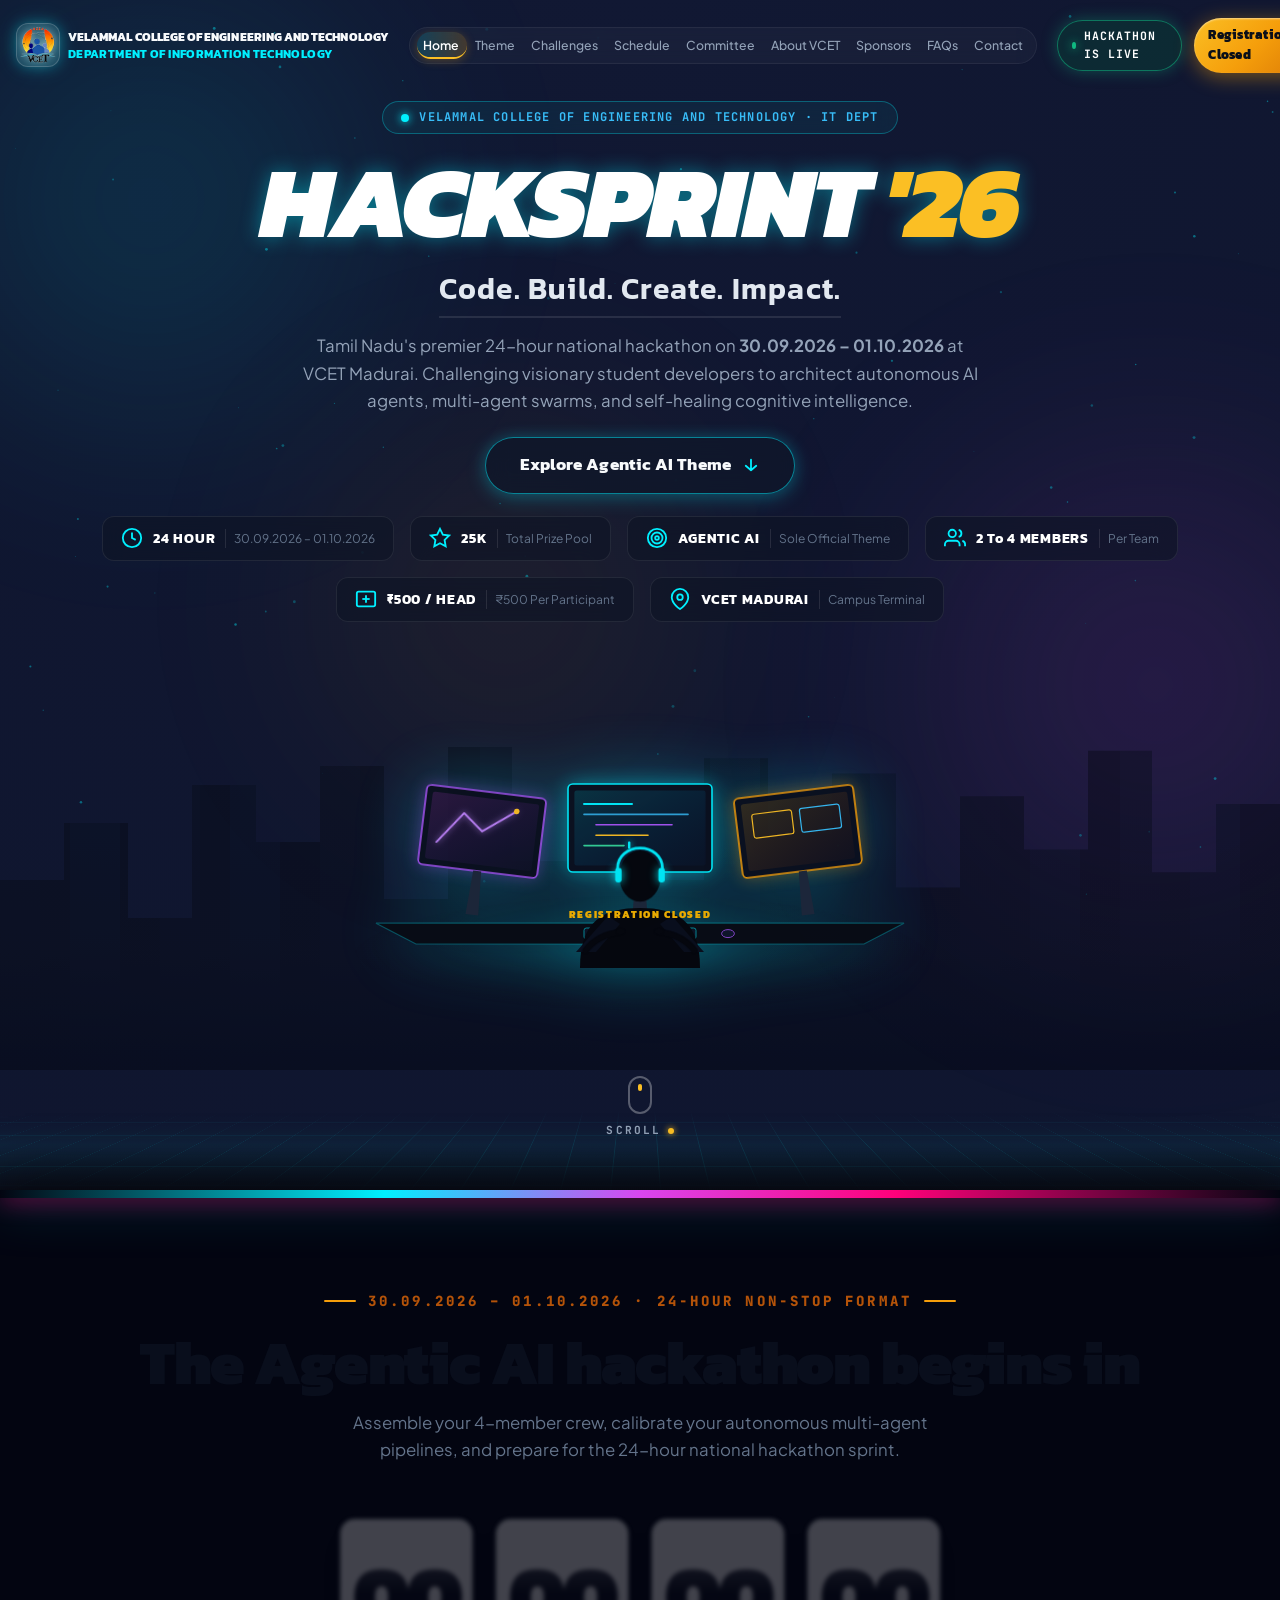
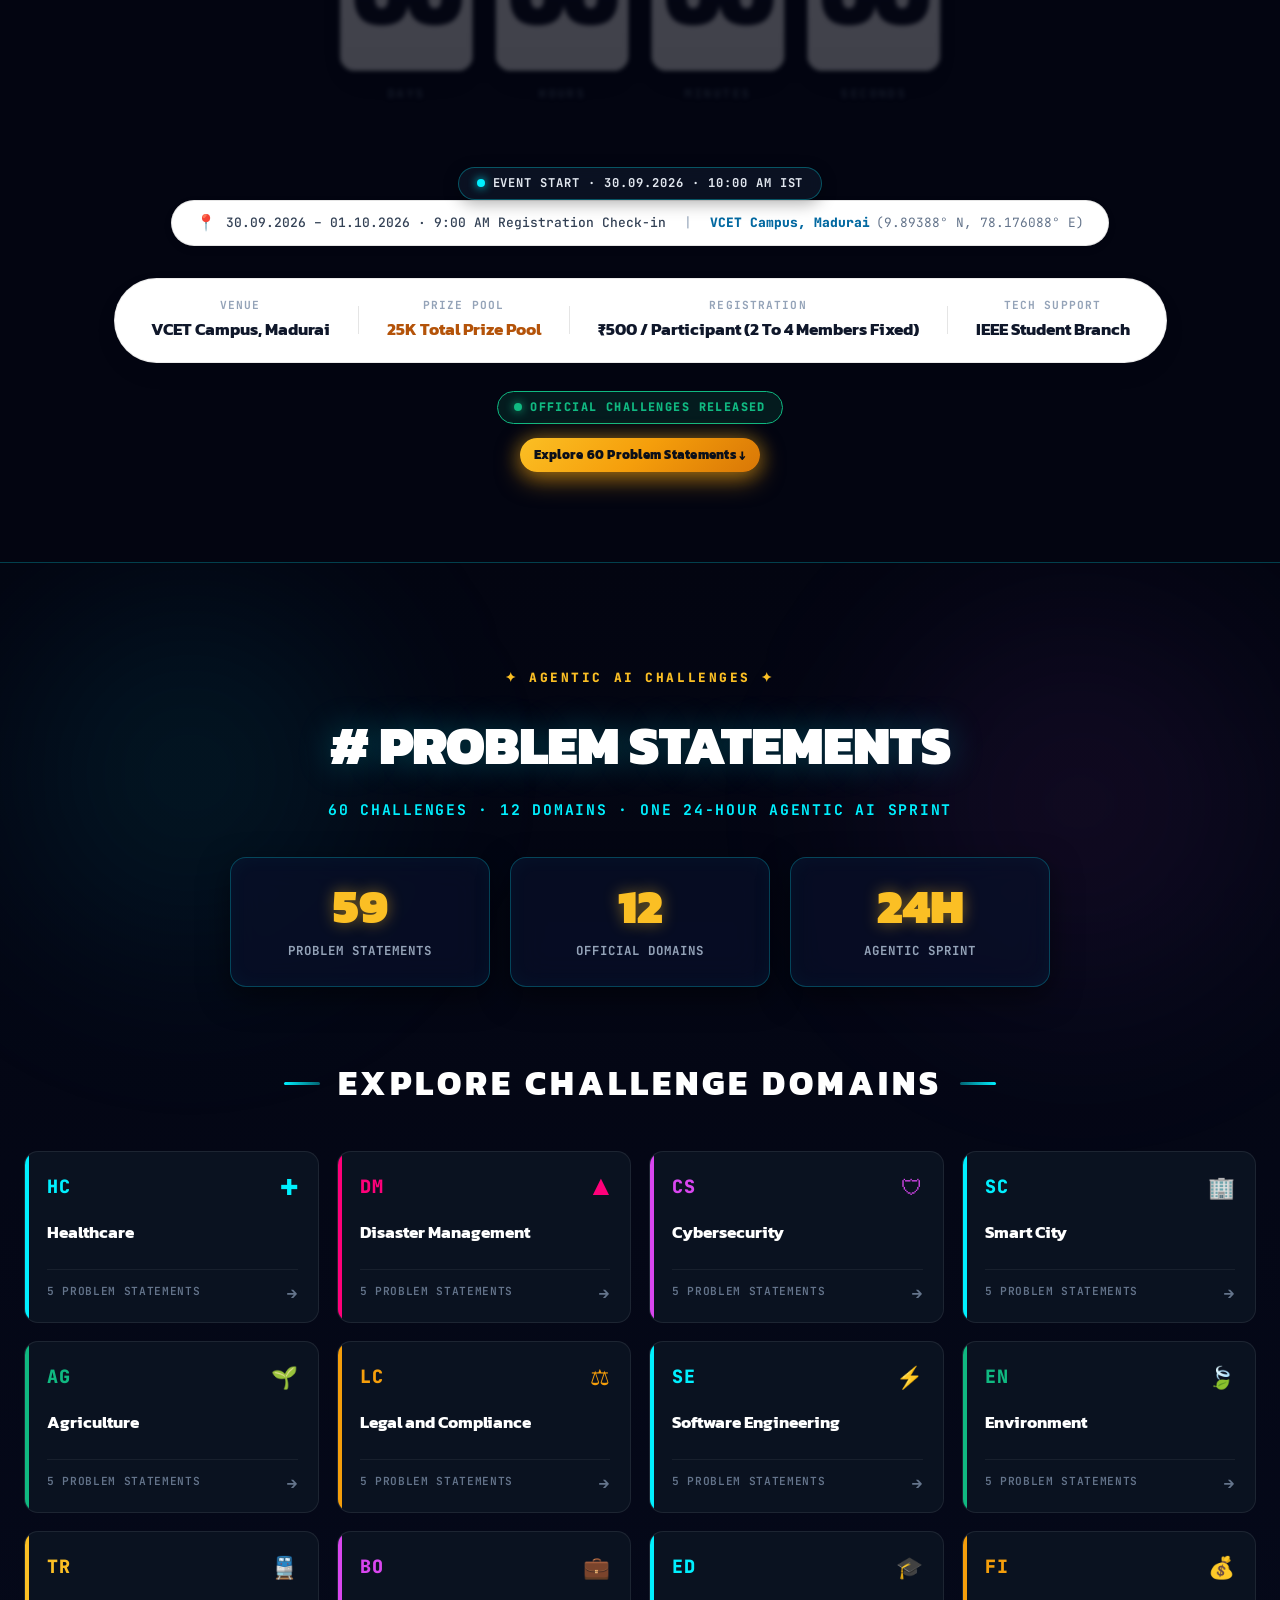
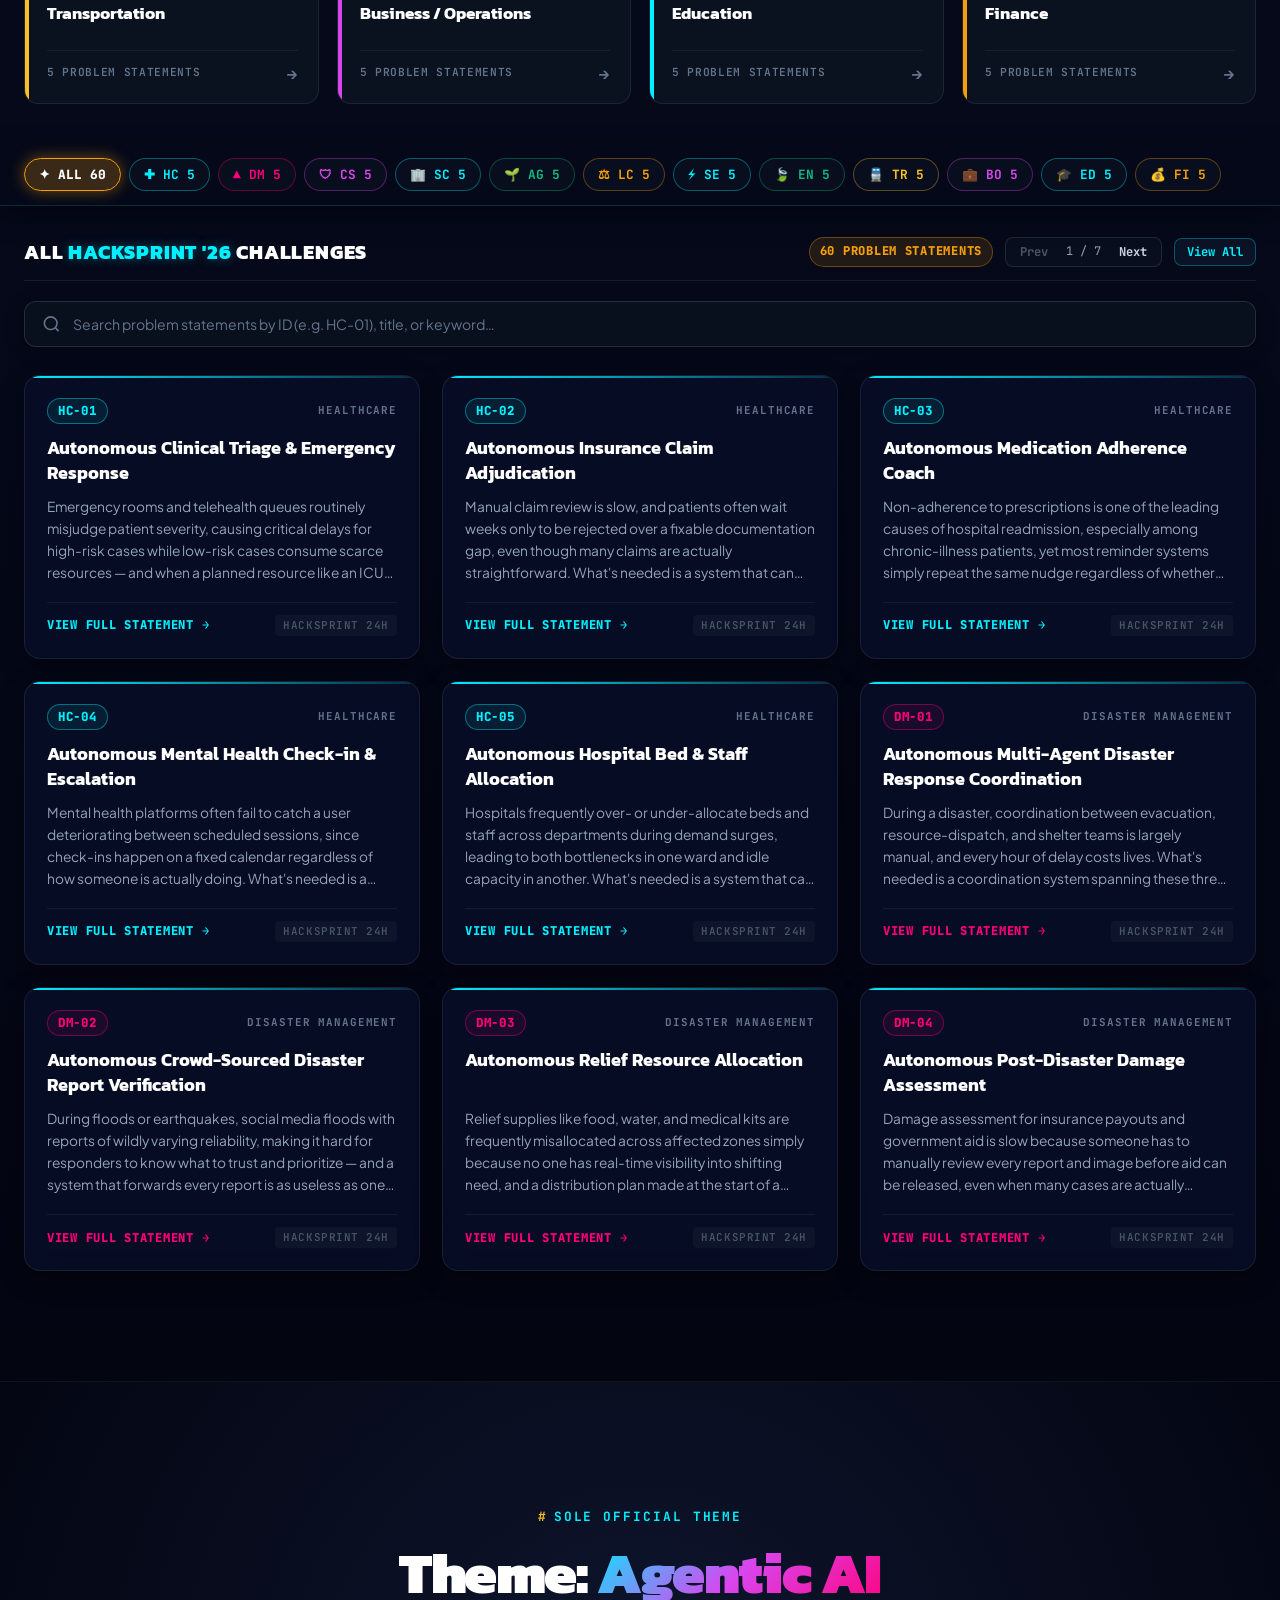
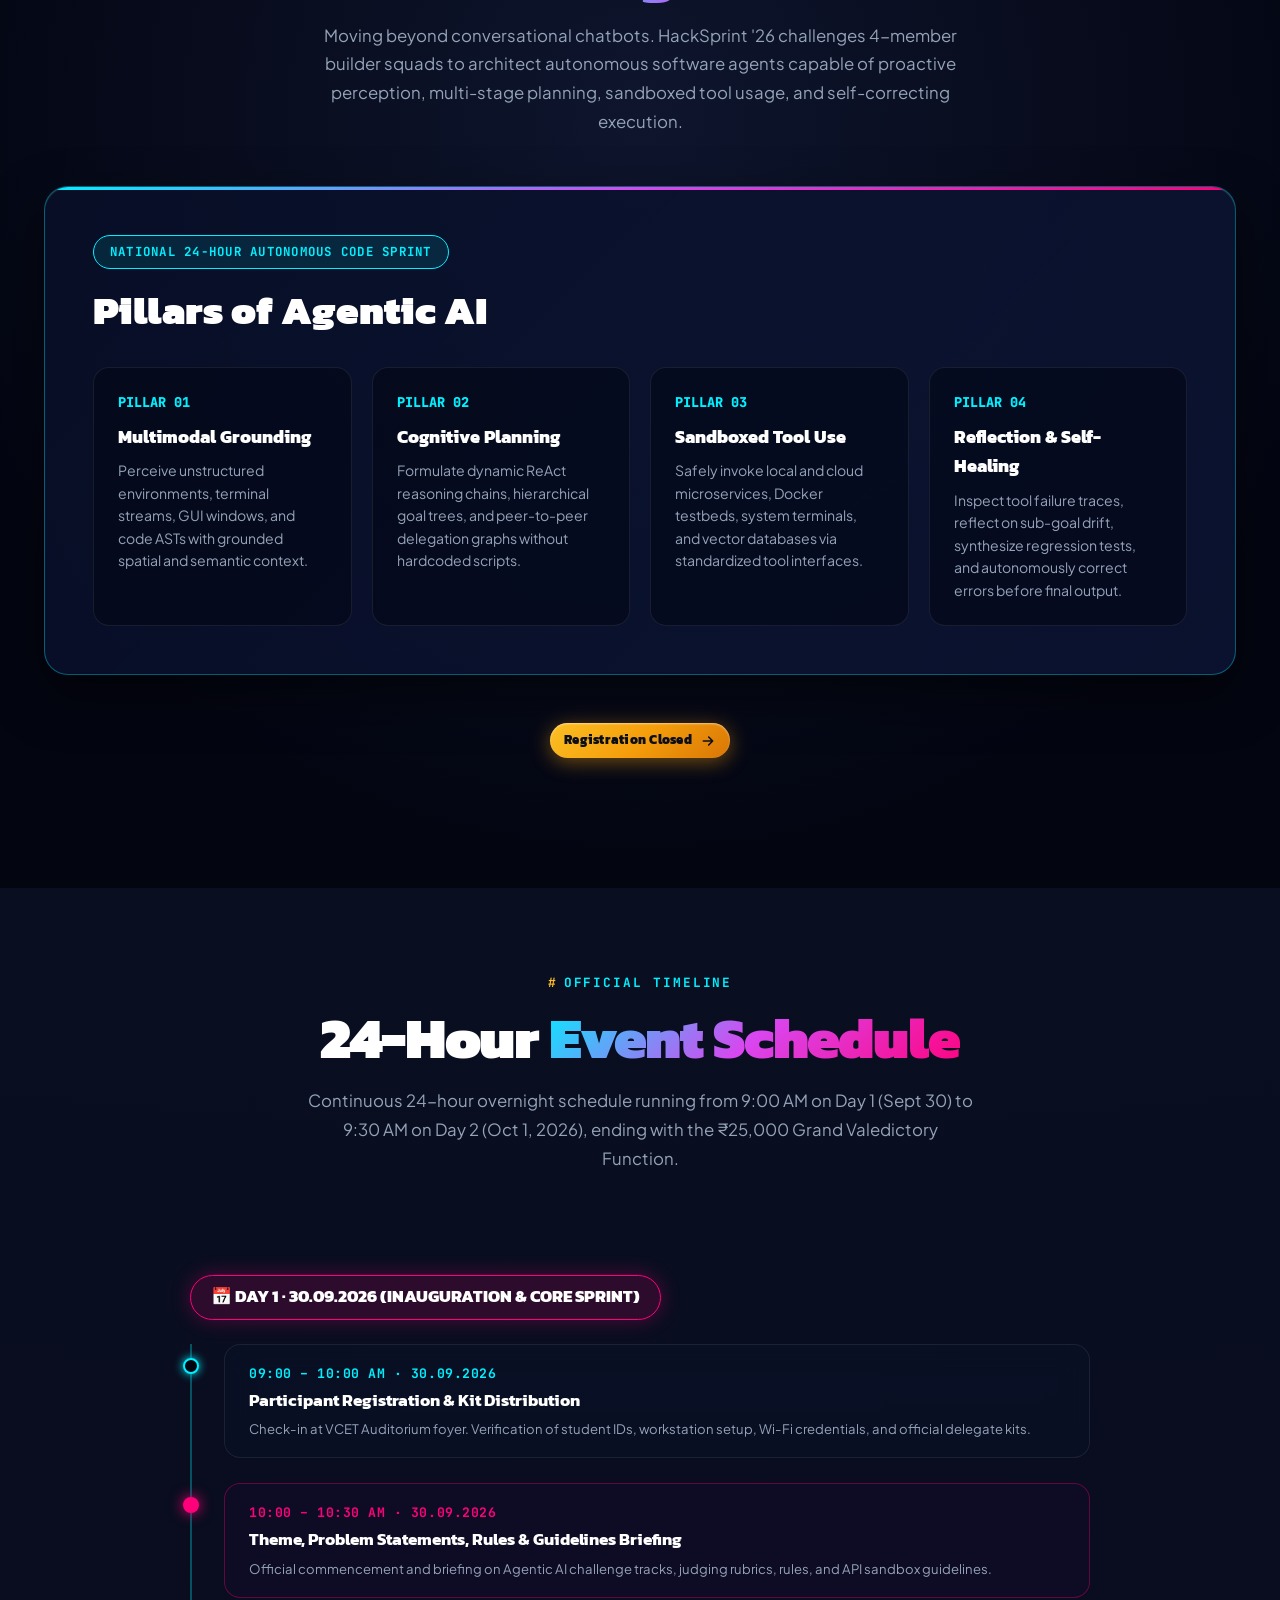
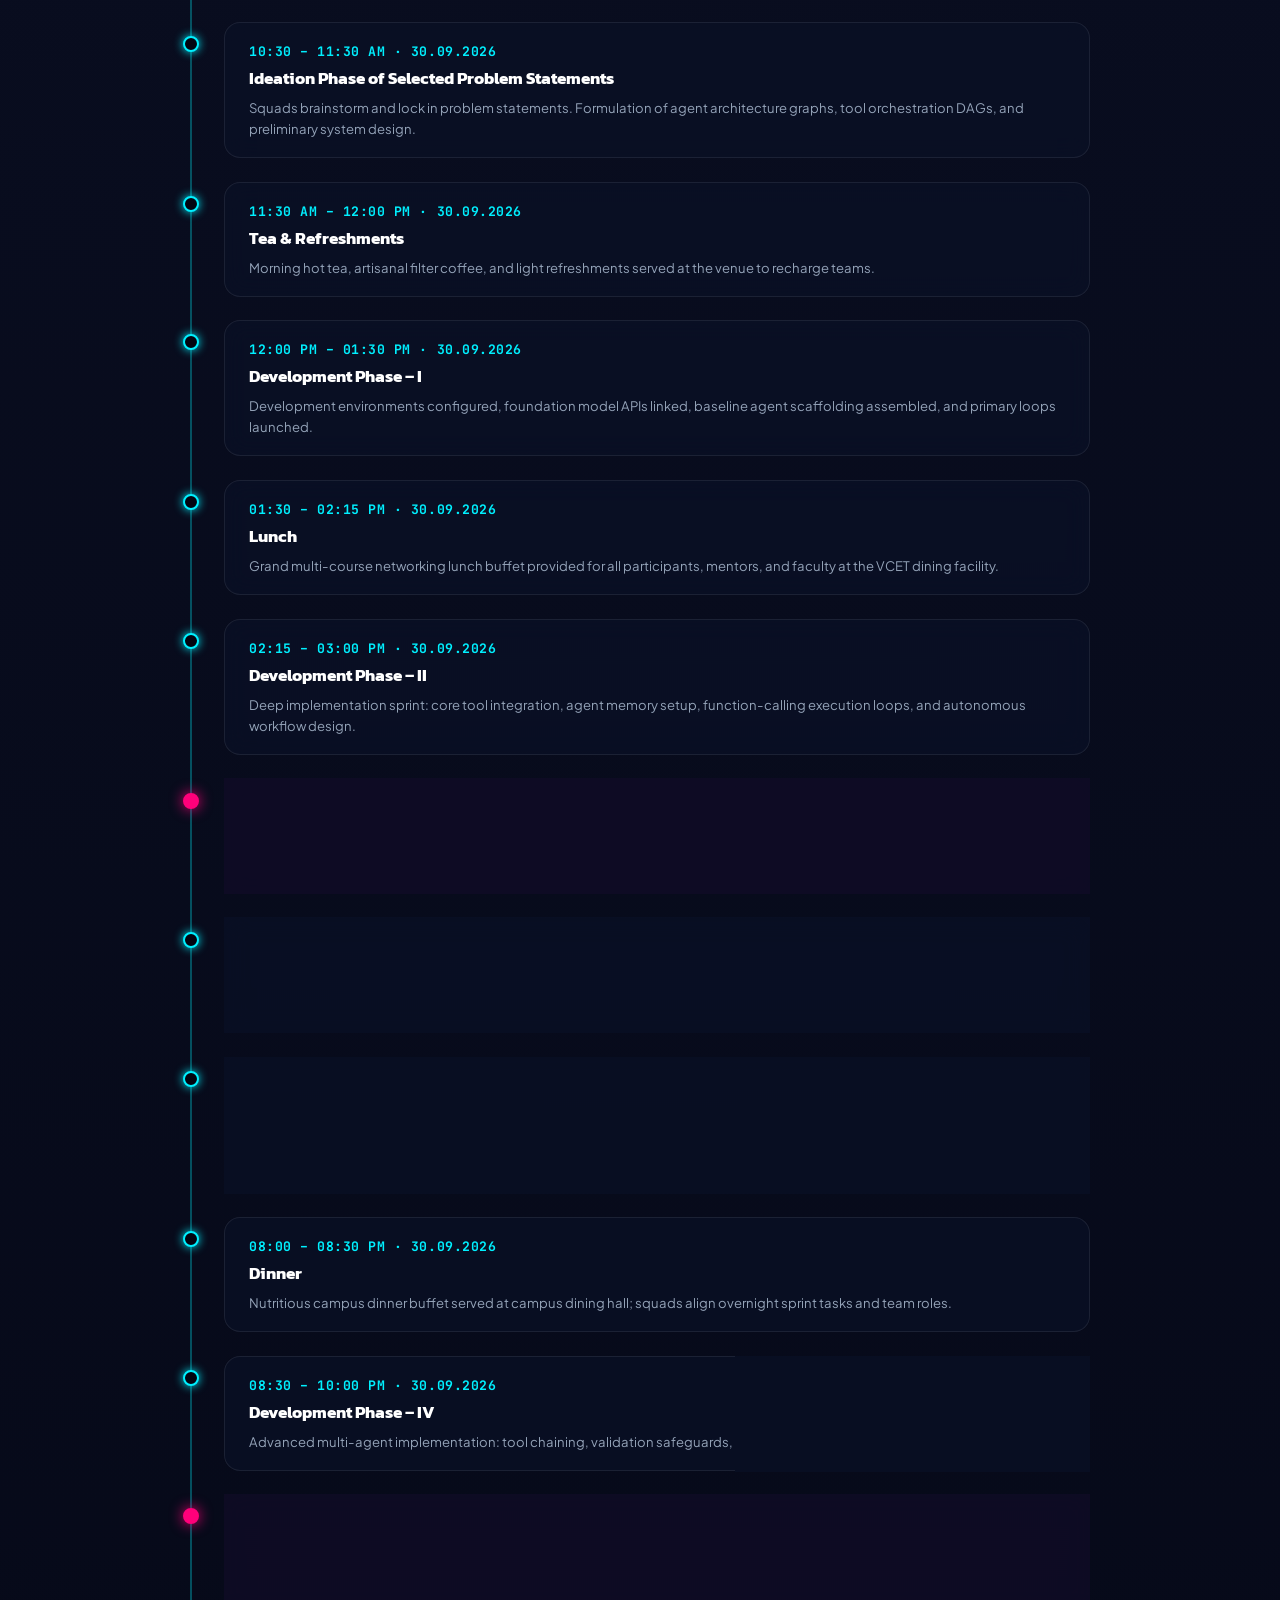
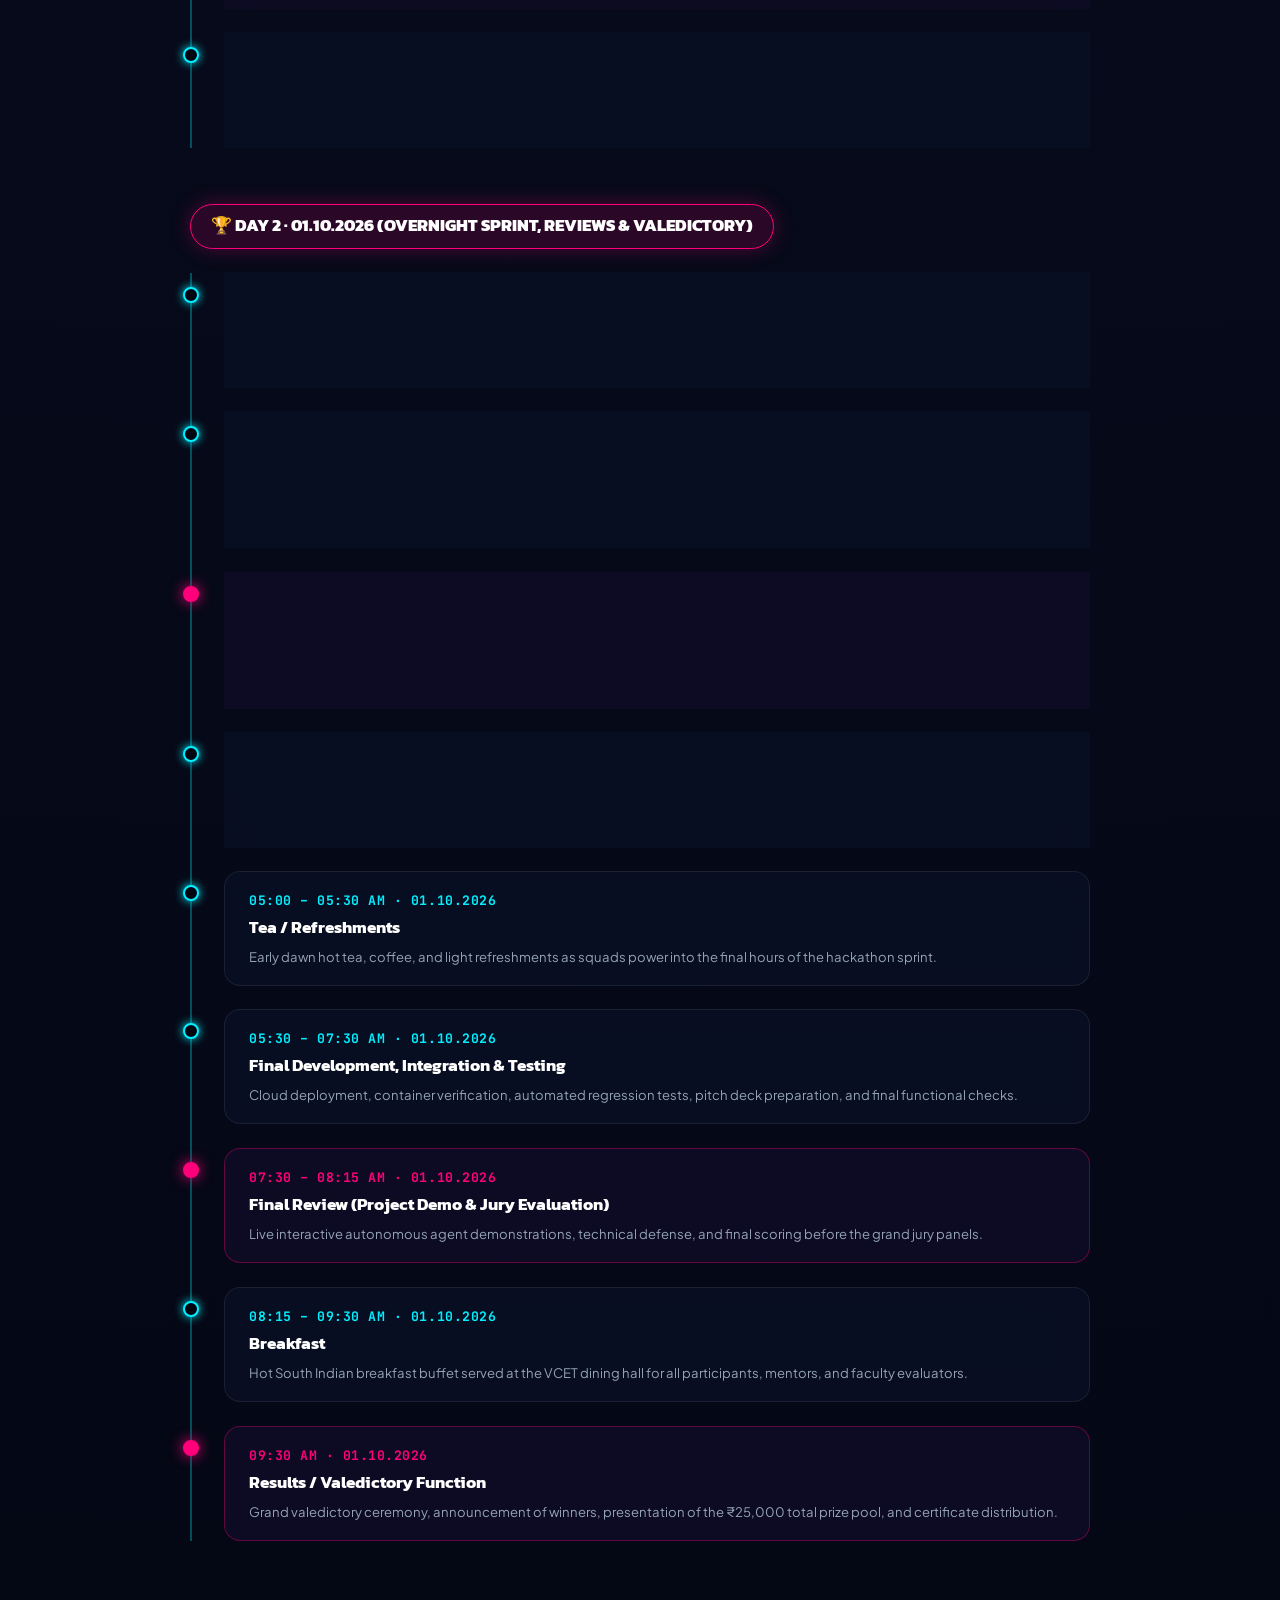
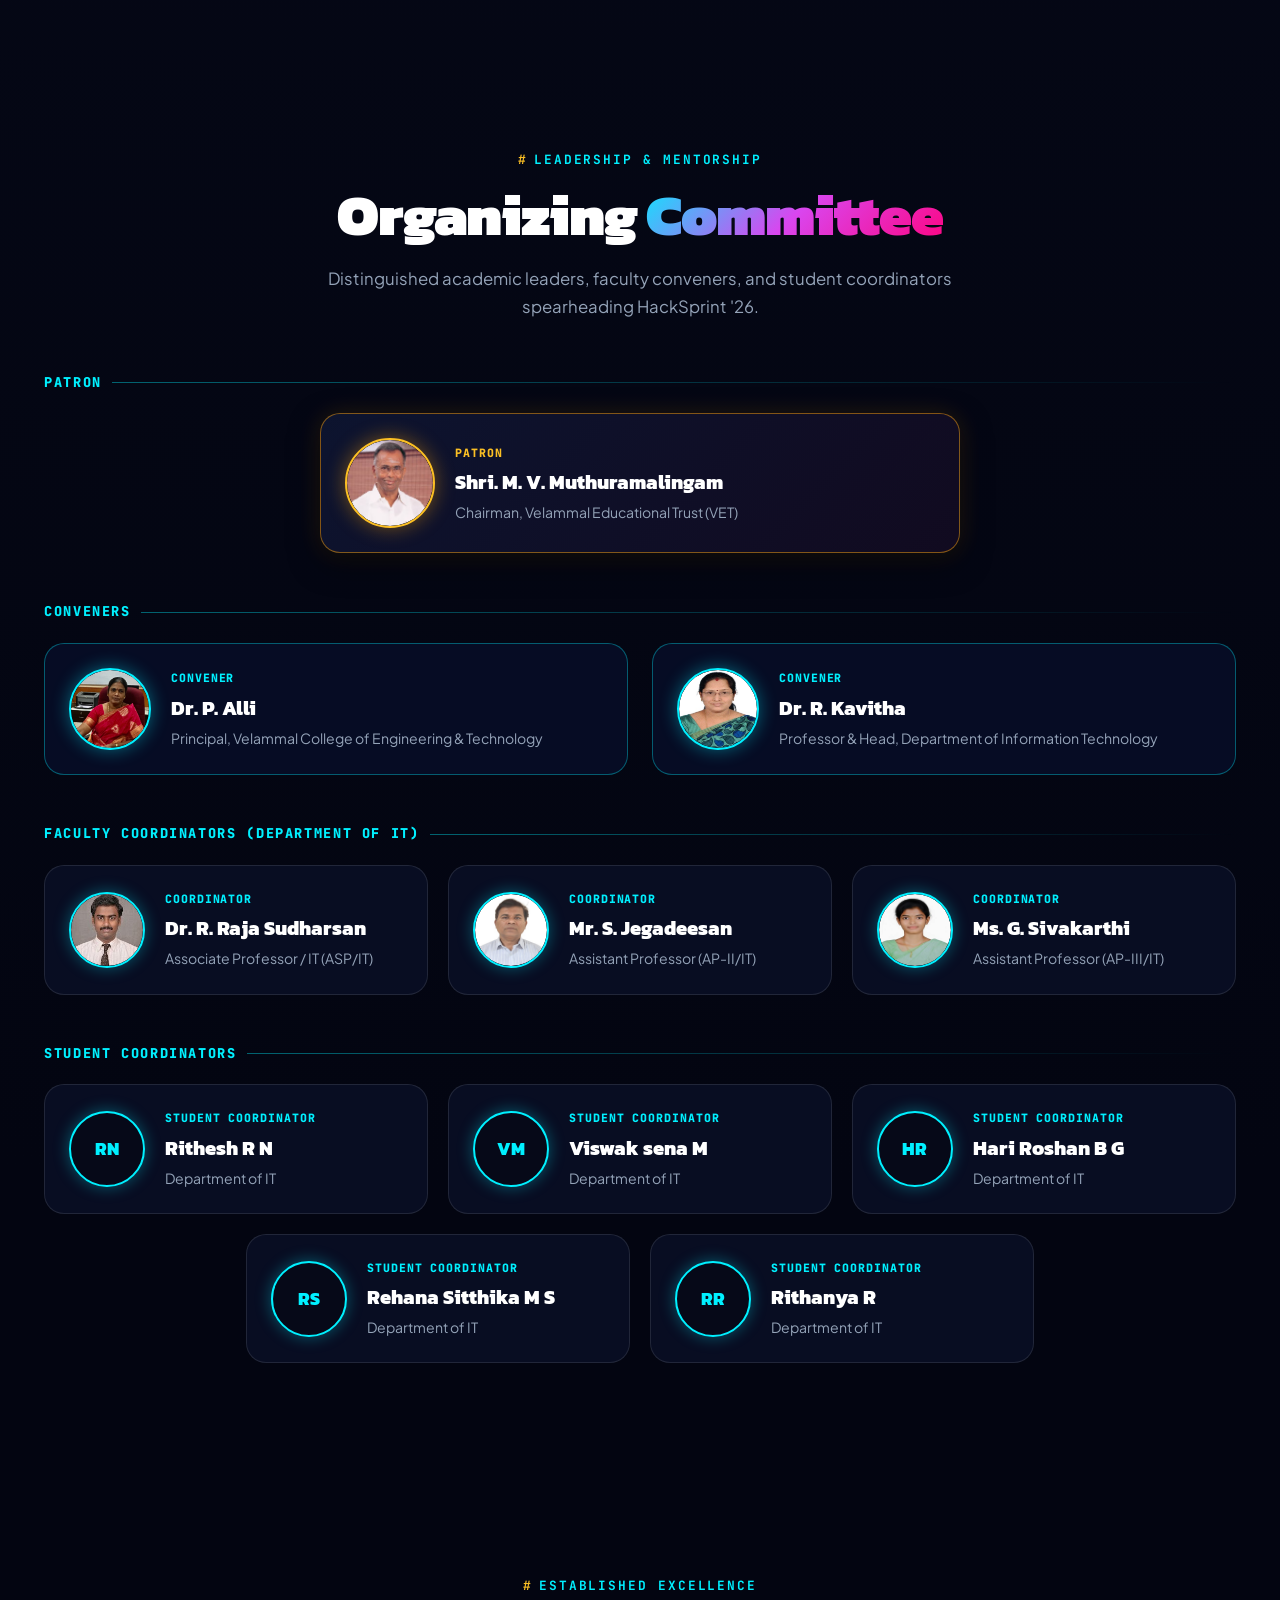
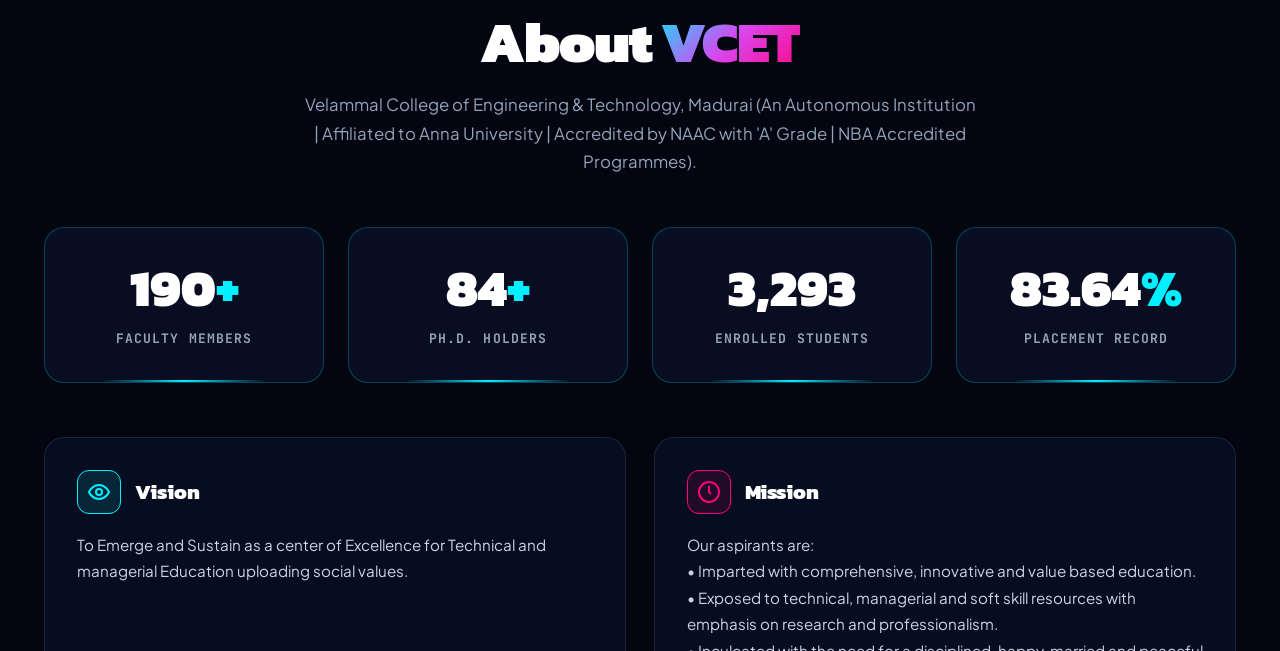
==== index.html @ cf089360 "Update HackSprint website" ====
<!DOCTYPE html>
<html lang="en">

<head>
  <meta charset="UTF-8">
  <meta name="viewport" content="width=device-width, initial-scale=1.0">
  <title>HackSprint '26 | 24H National Level Agentic AI Hackathon · VCET IT</title>
  <meta name="description"
    content="HackSprint '26 - 24-Hour Premier National Agentic AI Hackathon presented by the Department of Information Technology, Velammal College of Engineering & Technology (VCET), Madurai. September 30 – October 1, 2026.">

  <!-- Google Fonts: Kanit (Display & Headings), Outfit (Secondary), Plus Jakarta Sans (Body), JetBrains Mono (Tech/Counters) -->
  <link rel="preconnect" href="https://fonts.googleapis.com">
  <link rel="preconnect" href="https://fonts.gstatic.com" crossorigin>
  <link
    href="https://fonts.googleapis.com/css2?family=JetBrains+Mono:wght@400;500;700;800&family=Kanit:ital,wght@0,300;0,400;0,500;0,600;0,700;0,800;0,900;1,300;1,400;1,500;1,600;1,700;1,800;1,900&family=Outfit:wght@400;500;600;700;800;900&family=Plus+Jakarta+Sans:wght@300;400;500;600;700&display=swap"
    rel="stylesheet">

  <link rel="stylesheet" href="style.css?v=2">
</head>

<body>

  <!-- Background Ambient Glow & Neat Star Canvas -->
  <div class="ambient-glow glow-1"></div>
  <div class="ambient-glow glow-2"></div>
  <div class="ambient-glow glow-3"></div>
  <canvas id="starfield-canvas" aria-hidden="true"></canvas>

  <!-- ========================================================================= -->
  <!-- 1. STICKY NAVBAR -->
  <!-- ========================================================================= -->
  <header id="main-header" class="navbar-wrapper">
    <nav class="navbar container" id="navbar" aria-label="Main Navigation">
      <!-- Brand Logo with Official VCET Emblem -->
      <a href="index.html#hero" class="brand-logo" aria-label="HackSprint '26 Home">
        <div class="logo-symbol vcet-emblem-wrap">
          <img src="vcet-logo.png" alt="VCET Emblem" class="vcet-brand-img">
        </div>
        <div class="brand-text">
          <span class="brand-inst">VELAMMAL COLLEGE OF ENGINEERING AND TECHNOLOGY</span>
          <span class="brand-dept"><span class="dept-prefix">DEPARTMENT OF</span> <span class="dept-name">INFORMATION
              TECHNOLOGY</span></span>
        </div>
      </a>

      <!-- Center Navigation Links with Morphing Indicator -->
      <div class="nav-links-wrapper">
        <ul class="nav-links" id="nav-links">
          <li class="nav-item">
            <a href="#hero" class="nav-link active" data-section="hero">Home</a>
          </li>
          <li class="nav-item">
            <a href="#theme-showcase" class="nav-link" data-section="theme-showcase">Theme</a>
          </li>
          <li class="nav-item">
            <a href="#problem-statements" class="nav-link" id="nav-link-challenges" data-section="problem-statements">Challenges</a>
          </li>
          <li class="nav-item">
            <a href="#schedule" class="nav-link" data-section="schedule">Schedule</a>
          </li>
          <li class="nav-item">
            <a href="#committee" class="nav-link" data-section="committee">Committee</a>
          </li>
          <li class="nav-item">
            <a href="#about" class="nav-link" data-section="about">About VCET</a>
          </li>
          <li class="nav-item">
            <a href="#sponsors" class="nav-link" data-section="sponsors">Sponsors</a>
          </li>
          <li class="nav-item">
            <a href="faq.html" class="nav-link">FAQs</a>
          </li>
          <li class="nav-item">
            <a href="contact.html" class="nav-link" data-section="contact">Contact</a>
          </li>
        </ul>
        <!-- Smooth Morphing Sliding Underline -->
        <span class="nav-morph-pill" id="nav-morph-pill" aria-hidden="true"></span>
      </div>

      <!-- Right Action CTA -->
      <div class="nav-actions">
        <div class="nav-status-badge" id="nav-status-badge" aria-label="Hackathon Status">
          <span class="nav-status-dot pulse-amber"></span>
          <span class="nav-status-text">COUNTDOWN ACTIVE</span>
        </div>
        <a href="https://forms.gle/fFcbTWZkEgeTHq1X8" target="_blank" rel="noopener noreferrer" class="btn-pill-gold"
          id="btn-open-register" aria-label="Registration Closed">
          <span>Registration Closed</span>
          <svg class="btn-arrow" viewBox="0 0 20 20" fill="none" stroke="currentColor">
            <path d="M4.167 10h11.666M10.833 5l5 5-5 5" stroke-width="2" stroke-linecap="round"
              stroke-linejoin="round" />
          </svg>
        </a>
        <!-- Mobile Menu Toggle -->
        <button class="mobile-toggle" id="mobile-toggle" aria-label="Toggle Navigation Menu">
          <span></span>
          <span></span>
          <span></span>
        </button>
      </div>
    </nav>
  </header>

  <!-- Mobile Dropdown Navigation -->
  <div class="mobile-nav-drawer" id="mobile-nav-drawer">
    <div class="mobile-nav-inner">
      <a href="#hero" class="mobile-nav-link active" data-section="hero">Home</a>
      <a href="#theme-showcase" class="mobile-nav-link">Theme (Agentic AI)</a>
      <a href="#problem-statements" class="mobile-nav-link" id="mobile-nav-challenges" data-section="problem-statements">Challenges (60 PS)</a>
      <a href="#schedule" class="mobile-nav-link">24H Schedule</a>
      <a href="#committee" class="mobile-nav-link">Committee</a>
      <a href="#about" class="mobile-nav-link">About VCET</a>
      <a href="#sponsors" class="mobile-nav-link">Sponsors</a>
      <a href="faq.html" class="mobile-nav-link">FAQs</a>
      <a href="contact.html" class="mobile-nav-link">Contact</a>
      <a href="https://forms.gle/fFcbTWZkEgeTHq1X8" target="_blank" rel="noopener noreferrer"
        class="btn-pill-gold w-full mt-4" id="btn-mobile-register" aria-label="Registration Closed">
        <span>Registration Closed</span>
      </a>
    </div>
  </div>

  <main>
    <!-- ========================================================================= -->
    <!-- 2. HERO SECTION -->
    <!-- ========================================================================= -->
    <section id="hero" class="hero-section">
      <!-- Layered Cyberpunk Backdrop: City Skyline & Perspective Floor -->
      <div class="hero-backdrop" aria-hidden="true">
        <div class="skyline-silhouette"></div>
        <div class="cyber-grid-floor"></div>
      </div>

      <!-- Hero Content -->
      <div class="hero-content container">
        <!-- Institution Tag -->
        <div class="hero-badge-capsule">
          <span class="pulse-beacon"></span>
          <span class="capsule-text">VELAMMAL COLLEGE OF ENGINEERING AND TECHNOLOGY · IT DEPT</span>
        </div>

        <!-- Glitch / RGB Split Logotype -->
        <div class="glitch-wrapper">
          <h1 class="hero-glitch-title" data-text="HACKSPRINT '26">
            HACKSPRINT <span class="text-gold">'26</span>
          </h1>
        </div>

        <!-- Tagline with Light-Trail Sweep -->
        <div class="tagline-wrapper">
          <p class="hero-tagline">
            Code. Build. Create. Impact.
          </p>
          <div class="light-trail-sweep"></div>
        </div>

        <!-- Subtitle & Location -->
        <p class="hero-subtext">
          Tamil Nadu's premier 24-hour national hackathon on <strong>30.09.2026 – 01.10.2026</strong> at VCET Madurai.
          Challenging visionary student developers to architect autonomous AI agents, multi-agent swarms, and
          self-healing cognitive intelligence.
        </p>

        <!-- CTA Buttons -->
        <div class="hero-cta-group">
          <a href="#theme-showcase" class="btn-hero-secondary">
            <span>Explore Agentic AI Theme</span>
            <svg viewBox="0 0 20 20" fill="none" stroke="currentColor">
              <path d="M10 4.167v11.666M4.167 10.833l5.833 5 5.833-5" stroke-width="2" stroke-linecap="round"
                stroke-linejoin="round" />
            </svg>
          </a>
        </div>

        <!-- Feature Icon Row (Staggered Neon-Sign Sequence) -->
        <div class="feature-pills-row" id="feature-pills-row">
          <div class="feature-pill" style="--stagger-delay: 0.1s">
            <div class="pill-icon">
              <svg viewBox="0 0 24 24" fill="none" stroke="currentColor" stroke-width="2">
                <circle cx="12" cy="12" r="10" />
                <polyline points="12 6 12 12 16 14" />
              </svg>
            </div>
            <span class="pill-title">24 HOUR</span>
            <span class="pill-detail">30.09.2026 – 01.10.2026</span>
          </div>

          <div class="feature-pill" style="--stagger-delay: 0.2s">
            <div class="pill-icon">
              <svg viewBox="0 0 24 24" fill="none" stroke="currentColor" stroke-width="2">
                <polygon
                  points="12 2 15.09 8.26 22 9.27 17 14.14 18.18 21.02 12 17.77 5.82 21.02 7 14.14 2 9.27 8.91 8.26 12 2" />
              </svg>
            </div>
            <span class="pill-title">25K</span>
            <span class="pill-detail">Total Prize Pool</span>
          </div>

          <div class="feature-pill" style="--stagger-delay: 0.3s">
            <div class="pill-icon">
              <svg viewBox="0 0 24 24" fill="none" stroke="currentColor" stroke-width="2">
                <circle cx="12" cy="12" r="10" />
                <circle cx="12" cy="12" r="6" />
                <circle cx="12" cy="12" r="2" />
              </svg>
            </div>
            <span class="pill-title">AGENTIC AI</span>
            <span class="pill-detail">Sole Official Theme</span>
          </div>

          <div class="feature-pill" style="--stagger-delay: 0.4s">
            <div class="pill-icon">
              <svg viewBox="0 0 24 24" fill="none" stroke="currentColor" stroke-width="2">
                <path d="M17 21v-2a4 4 0 0 0-4-4H5a4 4 0 0 0-4 4v2" />
                <circle cx="9" cy="7" r="4" />
                <path d="M23 21v-2a4 4 0 0 0-3-3.87" />
                <path d="M16 3.13a4 4 0 0 1 0 7.75" />
              </svg>
            </div>
            <span class="pill-title">2 To 4 MEMBERS</span>
            <span class="pill-detail">Per Team</span>
          </div>

          <div class="feature-pill" style="--stagger-delay: 0.5s">
            <div class="pill-icon">
              <svg viewBox="0 0 24 24" fill="none" stroke="currentColor" stroke-width="2">
                <rect x="2" y="4" width="20" height="16" rx="2" />
                <line x1="12" y1="8" x2="12" y2="16" />
                <line x1="8" y1="12" x2="16" y2="12" />
              </svg>
            </div>
            <span class="pill-title">₹500 / HEAD</span>
            <span class="pill-detail">₹500 Per Participant</span>
          </div>

          <div class="feature-pill" style="--stagger-delay: 0.6s">
            <div class="pill-icon">
              <svg viewBox="0 0 24 24" fill="none" stroke="currentColor" stroke-width="2">
                <path d="M21 10c0 7-9 13-9 13s-9-6-9-13a9 9 0 0 1 18 0z" />
                <circle cx="12" cy="10" r="3" />
              </svg>
            </div>
            <span class="pill-title">VCET MADURAI</span>
            <span class="pill-detail">Campus Terminal</span>
          </div>
        </div>

        <!-- Silhouetted Coder at Triple-Monitor Terminal (Showcased below words & badges) -->
        <div class="coder-silhouette-wrapper">
          <svg class="coder-svg" viewBox="0 0 900 480" fill="none" xmlns="http://www.w3.org/2000/svg">
            <defs>
              <linearGradient id="screen-glow-cyan" x1="0%" y1="0%" x2="100%" y2="100%">
                <stop offset="0%" stop-color="#00f0ff" stop-opacity="0.9" />
                <stop offset="100%" stop-color="#0077ff" stop-opacity="0.2" />
              </linearGradient>
              <linearGradient id="screen-glow-purple" x1="0%" y1="0%" x2="100%" y2="100%">
                <stop offset="0%" stop-color="#d946ef" stop-opacity="0.9" />
                <stop offset="100%" stop-color="#7c3aed" stop-opacity="0.2" />
              </linearGradient>
              <linearGradient id="screen-glow-amber" x1="0%" y1="0%" x2="100%" y2="100%">
                <stop offset="0%" stop-color="#fbbf24" stop-opacity="0.9" />
                <stop offset="100%" stop-color="#ea580c" stop-opacity="0.2" />
              </linearGradient>
              <radialGradient id="desk-glow" cx="50%" cy="40%" r="50%">
                <stop offset="0%" stop-color="rgba(0, 240, 255, 0.25)" />
                <stop offset="100%" stop-color="transparent" />
              </radialGradient>
            </defs>

            <!-- Desk Ambient Aura -->
            <ellipse cx="450" cy="380" rx="360" ry="80" fill="url(#desk-glow)" />

            <!-- Center Monitor -->
            <g class="monitor-center">
              <rect x="360" y="160" width="180" height="110" rx="6" fill="#0b1120" stroke="#00f0ff" stroke-width="2"
                filter="drop-shadow(0 0 12px rgba(0,240,255,0.4))" />
              <rect x="368" y="168" width="164" height="94" rx="3" fill="url(#screen-glow-cyan)" opacity="0.18" />
              <!-- Code Lines with terminal output streaming -->
              <g class="terminal-code-stream">
                <line class="term-line line-1" x1="380" y1="185" x2="440" y2="185" stroke="#00f0ff" stroke-width="2.5"
                  stroke-linecap="round" />
                <line class="term-line line-2" x1="380" y1="198" x2="510" y2="198" stroke="#38bdf8" stroke-width="2"
                  stroke-linecap="round" opacity="0.85" />
                <line class="term-line line-3" x1="395" y1="211" x2="490" y2="211" stroke="#a855f7" stroke-width="2"
                  stroke-linecap="round" />
                <line class="term-line line-4" x1="395" y1="224" x2="460" y2="224" stroke="#fbbf24" stroke-width="2"
                  stroke-linecap="round" />
                <line class="term-line line-5" x1="380" y1="237" x2="430" y2="237" stroke="#34d399" stroke-width="2"
                  stroke-linecap="round" />
                <!-- Subtle blinking cursor at end of terminal line -->
                <rect class="term-cursor" x="435" y="232" width="3" height="9" rx="1" fill="#00f0ff" />
              </g>
              <!-- Stand -->
              <path d="M445 270L440 330H460L455 270" fill="#1e293b" />
              <rect x="420" y="328" width="60" height="6" rx="2" fill="#334155" />
            </g>

            <!-- Left Angled Monitor -->
            <g class="monitor-left" transform="rotate(7 260 200)">
              <rect x="180" y="170" width="150" height="100" rx="6" fill="#0b1120" stroke="#a855f7" stroke-width="2"
                filter="drop-shadow(0 0 10px rgba(168,85,247,0.35))" />
              <rect x="188" y="178" width="134" height="84" rx="3" fill="url(#screen-glow-purple)" opacity="0.18" />
              <!-- Live data chart line & pulsating endpoint dot -->
              <path class="chart-stream-line" d="M200 240L230 200L255 220L295 190" stroke="#c084fc" stroke-width="2.5"
                stroke-linecap="round" stroke-linejoin="round" />
              <circle class="chart-stream-dot" cx="295" cy="190" r="3.5" fill="#fbbf24" />
              <path d="M250 270L247 325H263L260 270" fill="#1e293b" />
            </g>

            <!-- Right Angled Monitor -->
            <g class="monitor-right" transform="rotate(-7 640 200)">
              <rect x="570" y="170" width="150" height="100" rx="6" fill="#0b1120" stroke="#f59e0b" stroke-width="2"
                filter="drop-shadow(0 0 10px rgba(245,158,11,0.35))" />
              <rect x="578" y="178" width="134" height="84" rx="3" fill="url(#screen-glow-amber)" opacity="0.18" />
              <!-- Sequential pulsing toggling dashboard boxes -->
              <rect class="ui-box-left" x="590" y="192" width="50" height="30" rx="3" stroke="#fbbf24"
                stroke-width="1.5" fill="none" />
              <rect class="ui-box-right" x="650" y="192" width="50" height="30" rx="3" stroke="#38bdf8"
                stroke-width="1.5" fill="none" />
              <path d="M640 270L637 325H653L650 270" fill="#1e293b" />
            </g>

            <!-- Desk Surface -->
            <path d="M120 334H780L730 360H170L120 334Z" fill="#090d16" stroke="rgba(0,240,255,0.3)"
              stroke-width="1.5" />
            <!-- Keyboard & Mouse glow -->
            <rect x="380" y="340" width="140" height="14" rx="3" fill="#0f172a" stroke="#00f0ff" stroke-width="1"
              opacity="0.7" />
            <ellipse cx="560" cy="347" rx="8" ry="5" fill="#0f172a" stroke="#a855f7" stroke-width="1" />

            <!-- Silhouetted Coder Sitting with Natural Subtle Motion Loop -->
            <g class="coder-figure">
              <!-- Recurring 1.5s Turn-Forward Beat Layer (Preserving existing nested animations) -->
              <g class="coder-address-viewer-layer">
                <!-- Swivel Body (Shoulders & Torso) -->
                <g class="coder-body-swivel">
                  <path d="M375 390C375 330 405 315 450 315C495 315 525 330 525 390H375Z" fill="#06080e" />
                  <path d="M410 325L370 370H395L425 335" fill="#0a0f1d" />
                  <path d="M490 325L530 370H505L475 335" fill="#0a0f1d" />
                  <!-- Subtle rim light on coder's back -->
                  <path d="M380 385C385 340 410 320 450 320C490 320 515 340 520 385" stroke="url(#logo-grad)"
                    stroke-width="1.5" fill="none" opacity="0.7" />
                </g>

                <!-- Head & Cyan Headphones (Slow Natural Scanning Motion) -->
                <g class="coder-head-scanning">
                  <ellipse cx="450" cy="275" rx="26" ry="32" fill="#06080e" />
                  <path d="M422 265C422 250 435 240 450 240C465 240 478 250 478 265" stroke="#00f0ff" stroke-width="3.5"
                    stroke-linecap="round" fill="none" />
                  <rect x="419" y="265" width="8" height="18" rx="3" fill="#00f0ff"
                    filter="drop-shadow(0 0 6px #00f0ff)" />
                  <rect x="473" y="265" width="8" height="18" rx="3" fill="#00f0ff"
                    filter="drop-shadow(0 0 6px #00f0ff)" />
                </g>

                <!-- Hands & Forearms (Typing / Adjusting Motions on Keyboard & Mouse) -->
                <g class="coder-hands-typing">
                  <g class="coder-hand-group-left">
                    <path d="M382 368 C 392 355, 408 347, 426 345" stroke="#06080e" stroke-width="8"
                      stroke-linecap="round" fill="none" />
                    <ellipse cx="426" cy="344" rx="6" ry="4" fill="#06080e" />
                  </g>
                  <g class="coder-hand-group-right">
                    <path d="M518 368 C 508 355, 492 347, 474 345" stroke="#06080e" stroke-width="8"
                      stroke-linecap="round" fill="none" />
                    <ellipse cx="474" cy="344" rx="6" ry="4" fill="#06080e" />
                  </g>
                </g>
              </g>

              <!-- Synchronized "REGISTRATION CLOSED" Callout: Positioned directly below silhouette, above desk line -->
              <g class="coder-register-callout-group">
                <a href="https://forms.gle/fFcbTWZkEgeTHq1X8" target="_blank" rel="noopener noreferrer"
                  class="coder-register-anchor" aria-label="Registration Closed">
                  <text class="coder-register-text" x="450" y="328" text-anchor="middle">REGISTRATION CLOSED</text>
                </a>
              </g>
            </g>
          </svg>
        </div>

        <!-- Bouncing Scroll Indicator -->
        <a href="#countdown" class="hero-scroll-indicator" aria-label="Scroll to Countdown">
          <div class="scroll-mouse">
            <span class="mouse-wheel"></span>
          </div>
          <div class="scroll-text-group">
            <span class="scroll-label">SCROLL</span>
            <span class="pulse-dot"></span>
          </div>
        </a>
      </div>
    </section>

    <!-- ========================================================================= -->
    <!-- 3. COUNTDOWN TIMER SECTION (CLEAN CONTRAST LIGHT PANEL) -->
    <!-- ========================================================================= -->
    <section id="countdown" class="countdown-contrast-panel">
      <!-- Soft Ambient Top Glow -->
      <div class="panel-top-glow" aria-hidden="true"></div>

      <!-- Idle Orbit-Ring Backdrop for Countdown -->
      <div class="orbit-ring-system orbit-ring-backdrop" id="orbit-ring-backdrop" aria-hidden="true">
        <svg class="orbit-ring-svg" viewBox="-500 -500 1000 1000" preserveAspectRatio="xMidYMid meet">
          <!-- 1. Outer Cyan Ring (r=350) -->
          <g class="orbit-group ring-outer-group">
            <circle class="orbit-circle ring-outer" cx="0" cy="0" r="350" stroke="#00f0ff" stroke-width="1.8" stroke-dasharray="22 10 4 10" fill="none" opacity="0.65" filter="url(#glow-cyan)" />
            <circle cx="350" cy="0" r="4.5" fill="#00f0ff" filter="url(#glow-dot)" class="orbit-dot" />
            <circle cx="314" cy="154" r="3" fill="#ffffff" filter="url(#glow-dot)" class="orbit-dot" />
            <circle cx="214" cy="276" r="3.5" fill="#ff007a" filter="url(#glow-dot)" class="orbit-dot" />
            <circle cx="78" cy="341" r="4" fill="#fbbf24" filter="url(#glow-dot)" class="orbit-dot" />
            <circle cx="-78" cy="341" r="3" fill="#ff1493" filter="url(#glow-dot)" class="orbit-dot" />
            <circle cx="-214" cy="276" r="3.5" fill="#00f0ff" filter="url(#glow-dot)" class="orbit-dot" />
            <circle cx="-314" cy="154" r="4" fill="#ffffff" filter="url(#glow-dot)" class="orbit-dot" />
            <circle cx="-350" cy="0" r="3.5" fill="#ff007a" filter="url(#glow-dot)" class="orbit-dot" />
            <circle cx="-314" cy="-154" r="4" fill="#fbbf24" filter="url(#glow-dot)" class="orbit-dot" />
            <circle cx="-214" cy="-276" r="3" fill="#ff1493" filter="url(#glow-dot)" class="orbit-dot" />
            <circle cx="-78" cy="-341" r="3.5" fill="#00f0ff" filter="url(#glow-dot)" class="orbit-dot" />
            <circle cx="78" cy="-341" r="4" fill="#ffffff" filter="url(#glow-dot)" class="orbit-dot" />
            <circle cx="214" cy="-276" r="3" fill="#ff007a" filter="url(#glow-dot)" class="orbit-dot" />
            <circle cx="314" cy="-154" r="3.5" fill="#fbbf24" filter="url(#glow-dot)" class="orbit-dot" />
          </g>

          <!-- 2. Middle Magenta Ring (r=250) -->
          <g class="orbit-group ring-middle-group">
            <circle class="orbit-circle ring-middle" cx="0" cy="0" r="250" stroke="#d946ef" stroke-width="1.8" stroke-dasharray="14 8" fill="none" opacity="0.65" filter="url(#glow-magenta)" />
            <circle cx="241" cy="65" r="4" fill="#d946ef" filter="url(#glow-dot)" class="orbit-dot" />
            <circle cx="177" cy="177" r="3" fill="#00f0ff" filter="url(#glow-dot)" class="orbit-dot" />
            <circle cx="65" cy="241" r="3.5" fill="#fbbf24" filter="url(#glow-dot)" class="orbit-dot" />
            <circle cx="-65" cy="241" r="4" fill="#ffffff" filter="url(#glow-dot)" class="orbit-dot" />
            <circle cx="-177" cy="177" r="3" fill="#ff1493" filter="url(#glow-dot)" class="orbit-dot" />
            <circle cx="-241" cy="65" r="3.5" fill="#ff007a" filter="url(#glow-dot)" class="orbit-dot" />
            <circle cx="-241" cy="-65" r="4" fill="#00f0ff" filter="url(#glow-dot)" class="orbit-dot" />
            <circle cx="-177" cy="-177" r="3" fill="#fbbf24" filter="url(#glow-dot)" class="orbit-dot" />
            <circle cx="-65" cy="-241" r="3.5" fill="#ffffff" filter="url(#glow-dot)" class="orbit-dot" />
            <circle cx="65" cy="-241" r="4" fill="#d946ef" filter="url(#glow-dot)" class="orbit-dot" />
            <circle cx="177" cy="-177" r="3" fill="#ff1493" filter="url(#glow-dot)" class="orbit-dot" />
            <circle cx="241" cy="-65" r="3.5" fill="#ff007a" filter="url(#glow-dot)" class="orbit-dot" />
          </g>

          <!-- 3. Inner Amber Ring (r=150) -->
          <g class="orbit-group ring-inner-group">
            <circle class="orbit-circle ring-inner" cx="0" cy="0" r="150" stroke="#fbbf24" stroke-width="1.8" stroke-dasharray="8 6" fill="none" opacity="0.75" filter="url(#glow-gold)" />
            <circle cx="150" cy="0" r="4" fill="#fbbf24" filter="url(#glow-dot)" class="orbit-dot" />
            <circle cx="121" cy="88" r="3" fill="#ffffff" filter="url(#glow-dot)" class="orbit-dot" />
            <circle cx="46" cy="143" r="3.5" fill="#ff007a" filter="url(#glow-dot)" class="orbit-dot" />
            <circle cx="-51" cy="141" r="3" fill="#00f0ff" filter="url(#glow-dot)" class="orbit-dot" />
            <circle cx="-123" cy="86" r="4" fill="#ff1493" filter="url(#glow-dot)" class="orbit-dot" />
            <circle cx="-150" cy="0" r="3.5" fill="#fbbf24" filter="url(#glow-dot)" class="orbit-dot" />
            <circle cx="-117" cy="-93" r="3" fill="#ffffff" filter="url(#glow-dot)" class="orbit-dot" />
            <circle cx="-39" cy="-145" r="4" fill="#00f0ff" filter="url(#glow-dot)" class="orbit-dot" />
            <circle cx="51" cy="-141" r="3" fill="#ff007a" filter="url(#glow-dot)" class="orbit-dot" />
            <circle cx="123" cy="-86" r="3.5" fill="#ff1493" filter="url(#glow-dot)" class="orbit-dot" />
          </g>

          <!-- 4. Satellite Dot-Clusters with Horizontal Gradient Trails -->
          <g class="orbit-satellites">
            <!-- Cluster 1: Top-Left (Cyan Accent) -->
            <g class="satellite-cluster cluster-cyan" transform="translate(-380, -210)">
              <line x1="0" y1="0" x2="-180" y2="0" stroke="url(#trail-cyan-left)" stroke-width="1.8" stroke-linecap="round" class="trail-line" />
              <circle cx="0" cy="0" r="4.5" fill="#00f0ff" filter="url(#glow-dot)" class="satellite-dot" />
              <circle cx="-14" cy="-7" r="3" fill="#ffffff" filter="url(#glow-dot)" class="satellite-dot" />
              <circle cx="10" cy="-10" r="2.5" fill="#00f0ff" class="satellite-dot" />
            </g>

            <!-- Cluster 2: Top-Right (Amber / Gold Accent) -->
            <g class="satellite-cluster cluster-gold" transform="translate(370, -220)">
              <line x1="0" y1="0" x2="180" y2="0" stroke="url(#trail-gold-right)" stroke-width="1.8" stroke-linecap="round" class="trail-line" />
              <circle cx="0" cy="0" r="4.5" fill="#fbbf24" filter="url(#glow-dot)" class="satellite-dot" />
              <circle cx="14" cy="-8" r="3" fill="#ffffff" filter="url(#glow-dot)" class="satellite-dot" />
              <circle cx="-10" cy="-12" r="2.5" fill="#fbbf24" class="satellite-dot" />
            </g>

            <!-- Cluster 3: Bottom-Right (Magenta Accent) -->
            <g class="satellite-cluster cluster-magenta" transform="translate(390, 190)">
              <line x1="0" y1="0" x2="180" y2="0" stroke="url(#trail-magenta-right)" stroke-width="1.8" stroke-linecap="round" class="trail-line" />
              <circle cx="0" cy="0" r="4.5" fill="#d946ef" filter="url(#glow-dot)" class="satellite-dot" />
              <circle cx="15" cy="8" r="3" fill="#ff007a" filter="url(#glow-dot)" class="satellite-dot" />
              <circle cx="-10" cy="10" r="2.5" fill="#ffffff" class="satellite-dot" />
            </g>

            <!-- Cluster 4: Bottom-Left (Hot-Pink Accent) -->
            <g class="satellite-cluster cluster-pink" transform="translate(-370, 200)">
              <line x1="0" y1="0" x2="-180" y2="0" stroke="url(#trail-pink-left)" stroke-width="1.8" stroke-linecap="round" class="trail-line" />
              <circle cx="0" cy="0" r="4.5" fill="#ff1493" filter="url(#glow-dot)" class="satellite-dot" />
              <circle cx="-14" cy="8" r="3" fill="#ffffff" filter="url(#glow-dot)" class="satellite-dot" />
              <circle cx="10" cy="10" r="2.5" fill="#ff007a" class="satellite-dot" />
            </g>
          </g>
        </svg>
      </div>

      <!-- Celebration Energy Pulse & Keynote Reveal Overlay -->
      <div class="celebration-overlay" id="celebration-overlay" aria-hidden="true">
        <!-- Deepening Background Gradient Layer (teal -> purple -> near-black) -->
        <div class="celebration-deepening-bg" id="celeb-deepening-bg" aria-hidden="true"></div>

        <!-- 0.20s White Flash Screen Overlay -->
        <div id="celebration-flash-overlay" class="celebration-flash-overlay" aria-hidden="true"></div>
        <!-- 0.35s Center Shockwaves -->
        <div class="celebration-shockwave-pulse" id="zero-shockwave-ring"></div>
        <div class="celebration-shockwave-pulse secondary" id="zero-shockwave-ring-2"></div>
        <!-- Horizontal Neon Streaks -->
        <div class="neon-streak streak-1"></div>
        <div class="neon-streak streak-2"></div>

        <!-- Orbit-Ring "Circle of Celebration" System -->
        <div class="orbit-ring-system" id="orbit-ring-celebration" aria-hidden="true">
          <svg class="orbit-ring-svg" viewBox="-500 -500 1000 1000" preserveAspectRatio="xMidYMid meet">
            <defs>
              <filter id="glow-cyan" x="-30%" y="-30%" width="160%" height="160%">
                <feGaussianBlur stdDeviation="3" result="blur" />
                <feMerge><feMergeNode in="blur" /><feMergeNode in="SourceGraphic" /></feMerge>
              </filter>
              <filter id="glow-magenta" x="-30%" y="-30%" width="160%" height="160%">
                <feGaussianBlur stdDeviation="3" result="blur" />
                <feMerge><feMergeNode in="blur" /><feMergeNode in="SourceGraphic" /></feMerge>
              </filter>
              <filter id="glow-gold" x="-30%" y="-30%" width="160%" height="160%">
                <feGaussianBlur stdDeviation="3" result="blur" />
                <feMerge><feMergeNode in="blur" /><feMergeNode in="SourceGraphic" /></feMerge>
              </filter>
              <filter id="glow-dot" x="-60%" y="-60%" width="220%" height="220%">
                <feGaussianBlur stdDeviation="2.5" result="blur" />
                <feMerge><feMergeNode in="blur" /><feMergeNode in="SourceGraphic" /></feMerge>
              </filter>
              <linearGradient id="trail-cyan-left" x1="100%" y1="0%" x2="0%" y2="0%">
                <stop offset="0%" stop-color="#00f0ff" stop-opacity="0.95" />
                <stop offset="100%" stop-color="#00f0ff" stop-opacity="0" />
              </linearGradient>
              <linearGradient id="trail-gold-right" x1="0%" y1="0%" x2="100%" y2="0%">
                <stop offset="0%" stop-color="#fbbf24" stop-opacity="0.95" />
                <stop offset="100%" stop-color="#fbbf24" stop-opacity="0" />
              </linearGradient>
              <linearGradient id="trail-magenta-right" x1="0%" y1="0%" x2="100%" y2="0%">
                <stop offset="0%" stop-color="#d946ef" stop-opacity="0.95" />
                <stop offset="100%" stop-color="#d946ef" stop-opacity="0" />
              </linearGradient>
              <linearGradient id="trail-pink-left" x1="100%" y1="0%" x2="0%" y2="0%">
                <stop offset="0%" stop-color="#ff1493" stop-opacity="0.95" />
                <stop offset="100%" stop-color="#ff1493" stop-opacity="0" />
              </linearGradient>
            </defs>

            <!-- 1. Outer Cyan Ring (r=350) -->
            <g class="orbit-group ring-outer-group">
              <circle class="orbit-circle ring-outer" cx="0" cy="0" r="350" stroke="#00f0ff" stroke-width="1.8" stroke-dasharray="22 10 4 10" fill="none" opacity="0.85" filter="url(#glow-cyan)" />
              <circle cx="350" cy="0" r="4.5" fill="#00f0ff" filter="url(#glow-dot)" class="orbit-dot" />
              <circle cx="314" cy="154" r="3" fill="#ffffff" filter="url(#glow-dot)" class="orbit-dot" />
              <circle cx="214" cy="276" r="3.5" fill="#ff007a" filter="url(#glow-dot)" class="orbit-dot" />
              <circle cx="78" cy="341" r="4" fill="#fbbf24" filter="url(#glow-dot)" class="orbit-dot" />
              <circle cx="-78" cy="341" r="3" fill="#ff1493" filter="url(#glow-dot)" class="orbit-dot" />
              <circle cx="-214" cy="276" r="3.5" fill="#00f0ff" filter="url(#glow-dot)" class="orbit-dot" />
              <circle cx="-314" cy="154" r="4" fill="#ffffff" filter="url(#glow-dot)" class="orbit-dot" />
              <circle cx="-350" cy="0" r="3.5" fill="#ff007a" filter="url(#glow-dot)" class="orbit-dot" />
              <circle cx="-314" cy="-154" r="4" fill="#fbbf24" filter="url(#glow-dot)" class="orbit-dot" />
              <circle cx="-214" cy="-276" r="3" fill="#ff1493" filter="url(#glow-dot)" class="orbit-dot" />
              <circle cx="-78" cy="-341" r="3.5" fill="#00f0ff" filter="url(#glow-dot)" class="orbit-dot" />
              <circle cx="78" cy="-341" r="4" fill="#ffffff" filter="url(#glow-dot)" class="orbit-dot" />
              <circle cx="214" cy="-276" r="3" fill="#ff007a" filter="url(#glow-dot)" class="orbit-dot" />
              <circle cx="314" cy="-154" r="3.5" fill="#fbbf24" filter="url(#glow-dot)" class="orbit-dot" />
            </g>

            <!-- 2. Middle Magenta Ring (r=250) -->
            <g class="orbit-group ring-middle-group">
              <circle class="orbit-circle ring-middle" cx="0" cy="0" r="250" stroke="#d946ef" stroke-width="1.8" stroke-dasharray="14 8" fill="none" opacity="0.8" filter="url(#glow-magenta)" />
              <circle cx="241" cy="65" r="4" fill="#d946ef" filter="url(#glow-dot)" class="orbit-dot" />
              <circle cx="177" cy="177" r="3" fill="#00f0ff" filter="url(#glow-dot)" class="orbit-dot" />
              <circle cx="65" cy="241" r="3.5" fill="#fbbf24" filter="url(#glow-dot)" class="orbit-dot" />
              <circle cx="-65" cy="241" r="4" fill="#ffffff" filter="url(#glow-dot)" class="orbit-dot" />
              <circle cx="-177" cy="177" r="3" fill="#ff1493" filter="url(#glow-dot)" class="orbit-dot" />
              <circle cx="-241" cy="65" r="3.5" fill="#ff007a" filter="url(#glow-dot)" class="orbit-dot" />
              <circle cx="-241" cy="-65" r="4" fill="#00f0ff" filter="url(#glow-dot)" class="orbit-dot" />
              <circle cx="-177" cy="-177" r="3" fill="#fbbf24" filter="url(#glow-dot)" class="orbit-dot" />
              <circle cx="-65" cy="-241" r="3.5" fill="#ffffff" filter="url(#glow-dot)" class="orbit-dot" />
              <circle cx="65" cy="-241" r="4" fill="#d946ef" filter="url(#glow-dot)" class="orbit-dot" />
              <circle cx="177" cy="-177" r="3" fill="#ff1493" filter="url(#glow-dot)" class="orbit-dot" />
              <circle cx="241" cy="-65" r="3.5" fill="#ff007a" filter="url(#glow-dot)" class="orbit-dot" />
            </g>

            <!-- 3. Inner Amber Ring (r=150) -->
            <g class="orbit-group ring-inner-group">
              <circle class="orbit-circle ring-inner" cx="0" cy="0" r="150" stroke="#fbbf24" stroke-width="1.8" stroke-dasharray="8 6" fill="none" opacity="0.85" filter="url(#glow-gold)" />
              <circle cx="150" cy="0" r="4" fill="#fbbf24" filter="url(#glow-dot)" class="orbit-dot" />
              <circle cx="121" cy="88" r="3" fill="#ffffff" filter="url(#glow-dot)" class="orbit-dot" />
              <circle cx="46" cy="143" r="3.5" fill="#ff007a" filter="url(#glow-dot)" class="orbit-dot" />
              <circle cx="-51" cy="141" r="3" fill="#00f0ff" filter="url(#glow-dot)" class="orbit-dot" />
              <circle cx="-123" cy="86" r="4" fill="#ff1493" filter="url(#glow-dot)" class="orbit-dot" />
              <circle cx="-150" cy="0" r="3.5" fill="#fbbf24" filter="url(#glow-dot)" class="orbit-dot" />
              <circle cx="-117" cy="-93" r="3" fill="#ffffff" filter="url(#glow-dot)" class="orbit-dot" />
              <circle cx="-39" cy="-145" r="4" fill="#00f0ff" filter="url(#glow-dot)" class="orbit-dot" />
              <circle cx="51" cy="-141" r="3" fill="#ff007a" filter="url(#glow-dot)" class="orbit-dot" />
              <circle cx="123" cy="-86" r="3.5" fill="#ff1493" filter="url(#glow-dot)" class="orbit-dot" />
            </g>

            <!-- 4. Satellite Dot-Clusters with Horizontal Gradient Trails -->
            <g class="orbit-satellites">
              <!-- Cluster 1: Top-Left (Cyan Accent) -->
              <g class="satellite-cluster cluster-cyan" transform="translate(-380, -210)">
                <line x1="0" y1="0" x2="-180" y2="0" stroke="url(#trail-cyan-left)" stroke-width="1.8" stroke-linecap="round" class="trail-line" />
                <circle cx="0" cy="0" r="4.5" fill="#00f0ff" filter="url(#glow-dot)" class="satellite-dot" />
                <circle cx="-14" cy="-7" r="3" fill="#ffffff" filter="url(#glow-dot)" class="satellite-dot" />
                <circle cx="10" cy="-10" r="2.5" fill="#00f0ff" class="satellite-dot" />
              </g>

              <!-- Cluster 2: Top-Right (Amber / Gold Accent) -->
              <g class="satellite-cluster cluster-gold" transform="translate(370, -220)">
                <line x1="0" y1="0" x2="180" y2="0" stroke="url(#trail-gold-right)" stroke-width="1.8" stroke-linecap="round" class="trail-line" />
                <circle cx="0" cy="0" r="4.5" fill="#fbbf24" filter="url(#glow-dot)" class="satellite-dot" />
                <circle cx="14" cy="-8" r="3" fill="#ffffff" filter="url(#glow-dot)" class="satellite-dot" />
                <circle cx="-10" cy="-12" r="2.5" fill="#fbbf24" class="satellite-dot" />
              </g>

              <!-- Cluster 3: Bottom-Right (Magenta Accent) -->
              <g class="satellite-cluster cluster-magenta" transform="translate(390, 190)">
                <line x1="0" y1="0" x2="180" y2="0" stroke="url(#trail-magenta-right)" stroke-width="1.8" stroke-linecap="round" class="trail-line" />
                <circle cx="0" cy="0" r="4.5" fill="#d946ef" filter="url(#glow-dot)" class="satellite-dot" />
                <circle cx="15" cy="8" r="3" fill="#ff007a" filter="url(#glow-dot)" class="satellite-dot" />
                <circle cx="-10" cy="10" r="2.5" fill="#ffffff" class="satellite-dot" />
              </g>

              <!-- Cluster 4: Bottom-Left (Hot-Pink Accent) -->
              <g class="satellite-cluster cluster-pink" transform="translate(-370, 200)">
                <line x1="0" y1="0" x2="-180" y2="0" stroke="url(#trail-pink-left)" stroke-width="1.8" stroke-linecap="round" class="trail-line" />
                <circle cx="0" cy="0" r="4.5" fill="#ff1493" filter="url(#glow-dot)" class="satellite-dot" />
                <circle cx="-14" cy="8" r="3" fill="#ffffff" filter="url(#glow-dot)" class="satellite-dot" />
                <circle cx="10" cy="10" r="2.5" fill="#ff007a" class="satellite-dot" />
              </g>
            </g>
          </svg>
        </div>

        <canvas id="celebration-particles-canvas" class="celebration-particles-canvas"></canvas>
        <div class="celebration-message-wrap" id="celebration-message-wrap">
          <span class="celebration-wait-badge" id="celeb-wait-badge">THE WAIT IS OVER</span>
          <div class="glitch-title-wrap" id="celeb-event-title-wrap">
            <h2 class="celebration-event-title" id="celeb-event-title" data-text="HACKSPRINT '26">
              HACKSPRINT <span class="text-gold">'26</span>
            </h2>
            <span class="glitch-layer glitch-cyan" aria-hidden="true">HACKSPRINT '26</span>
            <span class="glitch-layer glitch-pink" aria-hidden="true">HACKSPRINT '26</span>
          </div>
          <div class="stagger-letters-wrap" id="celeb-stagger-letters">
            <span class="letter-reveal letter-amber-gold" style="--letter-idx: 0">I</span>
            <span class="letter-reveal letter-amber-gold" style="--letter-idx: 1">S</span>
            <span class="letter-space">&nbsp;</span>
            <span class="letter-reveal letter-amber-gold" style="--letter-idx: 2">N</span>
            <span class="letter-reveal letter-amber-gold" style="--letter-idx: 3">O</span>
            <span class="letter-reveal letter-amber-gold" style="--letter-idx: 4">W</span>
            <span class="letter-space">&nbsp;</span>
            <span class="letter-reveal text-cyan-glow" style="--letter-idx: 5">L</span>
            <span class="letter-reveal text-cyan-glow" style="--letter-idx: 6">I</span>
            <span class="letter-reveal text-cyan-glow" style="--letter-idx: 7">V</span>
            <span class="letter-reveal text-cyan-glow" style="--letter-idx: 8">E</span>
          </div>
          <p class="celebration-live-tag" id="celeb-live-tag">
            <span class="pulse-cyan-dot"></span>
            THE PROBLEM STATEMENTS HAVE BEEN REVEALED
          </p>
          <div class="celebration-horizon-line" id="celeb-horizon-line"></div>
          <div class="celebration-action-bar" id="celeb-action-bar">
            <button id="btn-proceed-reveal" class="btn-reveal-proceed" type="button">
              <span>EXPLORE 60 PROBLEM STATEMENTS</span>
              <span style="font-size: 1.2rem;">&rarr;</span>
            </button>
          </div>
        </div>
      </div>

      <div class="container countdown-inner">
        <!-- Date Capsule Tracking -->
        <div class="countdown-eyebrow">
          <span class="eyebrow-accent"></span>
          <span class="eyebrow-text">30.09.2026 – 01.10.2026 · 24-HOUR NON-STOP FORMAT</span>
          <span class="eyebrow-accent"></span>
        </div>

        <!-- Bold Heading -->
        <h2 class="countdown-heading">
          The Agentic AI hackathon begins in
        </h2>
        <p class="countdown-subheading">
          Assemble your 4-member crew, calibrate your autonomous multi-agent pipelines, and prepare for the 24-hour
          national hackathon sprint.
        </p>

        <!-- Four Flip-Card Mechanical Counters -->
        <div class="flip-clock-grid" id="flip-clock" role="timer" aria-live="polite">
          <!-- DAYS -->
          <div class="clock-unit-wrapper">
            <div class="flip-card-unit" id="flip-days">
              <div class="flip-card">
                <div class="digit-roll-viewport">
                  <div class="digit-slide slide-current">
                    <span class="digit-text" data-unit="days">00</span>
                  </div>
                </div>
              </div>
            </div>
            <span class="unit-label">DAYS</span>
          </div>

          <!-- HOURS -->
          <div class="clock-unit-wrapper">
            <div class="flip-card-unit" id="flip-hours">
              <div class="flip-card">
                <div class="digit-roll-viewport">
                  <div class="digit-slide slide-current">
                    <span class="digit-text" data-unit="hours">00</span>
                  </div>
                </div>
              </div>
            </div>
            <span class="unit-label">HOURS</span>
          </div>

          <!-- MINUTES -->
          <div class="clock-unit-wrapper">
            <div class="flip-card-unit" id="flip-minutes">
              <div class="flip-card">
                <div class="digit-roll-viewport">
                  <div class="digit-slide slide-current">
                    <span class="digit-text" data-unit="minutes">00</span>
                  </div>
                </div>
              </div>
            </div>
            <span class="unit-label">MINUTES</span>
          </div>

          <!-- SECONDS -->
          <div class="clock-unit-wrapper">
            <div class="flip-card-unit" id="flip-seconds">
              <div class="flip-card">
                <div class="digit-roll-viewport">
                  <div class="digit-slide slide-current">
                    <span class="digit-text" data-unit="seconds">00</span>
                  </div>
                </div>
              </div>
            </div>
            <span class="unit-label">SECONDS</span>
          </div>
        </div>

        <!-- Target Date Label Badge -->
        <div class="demo-target-badge" id="demo-target-badge">
          <span class="badge-dot"></span>
          <span class="badge-text" id="demo-target-text">EVENT START · 30.09.2026 · 10:00 AM IST</span>
        </div>

        <!-- Supporting Date/Venue Line Beneath Clock -->
        <div class="countdown-venue-support">
          <span class="venue-pin" aria-hidden="true">📍</span>
          <span class="venue-timing">30.09.2026 – 01.10.2026 · 9:00 AM Registration Check-in</span>
          <span class="venue-sep" aria-hidden="true">&nbsp;|&nbsp;</span>
          <span class="venue-location"><strong>VCET Campus, Madurai</strong> <span class="venue-coords">(9.89388° N,
              78.176088° E)</span></span>
        </div>

        <!-- Event Key Details Bar -->
        <div class="event-meta-banner">
          <div class="meta-item">
            <span class="meta-label">VENUE</span>
            <strong class="meta-value">VCET Campus, Madurai</strong>
          </div>
          <div class="meta-divider"></div>
          <div class="meta-item">
            <span class="meta-label">PRIZE POOL</span>
            <strong class="meta-value text-gold-accent">25K Total Prize Pool</strong>
          </div>
          <div class="meta-divider"></div>
          <div class="meta-item">
            <span class="meta-label">REGISTRATION</span>
            <strong class="meta-value">₹500 / Participant (2 To 4 Members Fixed)</strong>
          </div>
          <div class="meta-divider"></div>
          <div class="meta-item">
            <span class="meta-label">TECH SUPPORT</span>
            <strong class="meta-value">IEEE Student Branch</strong>
          </div>
        </div>

        <!-- Live Problem Statements Announcement CTA -->
        <div class="countdown-live-cta-wrap" id="countdown-live-cta-wrap" style="display: none;">
          <div class="live-pulse-announcement">
            <span class="live-status-dot"></span>
            <span class="live-status-text">OFFICIAL CHALLENGES RELEASED</span>
          </div>
          <a href="#problem-statements" class="btn-pill-gold btn-scroll-problems" id="btn-scroll-problems">
            <span>Explore 60 Problem Statements ↓</span>
          </a>
        </div>
      </div>
    </section>

    <!-- ========================================================================= -->
    <!-- 3B. PROGRESSIVE PROBLEM STATEMENT REVEAL SECTION (MASTER ARCHITECTURE) -->
    <!-- ========================================================================= -->
    <section id="problem-statements" class="problem-statements-section" style="display: none;">
      <!-- Ambient Glow Blobs -->
      <div class="ps-ambient-glow glow-left" aria-hidden="true"></div>
      <div class="ps-ambient-glow glow-right" aria-hidden="true"></div>

      <div class="container ps-container">
        <!-- STEP 1: STATS SHOWCASE & METRICS BLOCK -->
        <div class="ps-stats-showcase">
          <div class="ps-eyebrow-tag">✦ AGENTIC AI CHALLENGES ✦</div>
          <h2 class="ps-section-title"># PROBLEM STATEMENTS</h2>
          <p class="ps-kicker">60 CHALLENGES · 12 DOMAINS · ONE 24-HOUR AGENTIC AI SPRINT</p>
          <div class="ps-metrics-grid">
            <div class="ps-metric-card">
              <span class="metric-val" id="metric-counter-problems">60</span>
              <span class="metric-lbl">Problem Statements</span>
            </div>
            <div class="ps-metric-card">
              <span class="metric-val">12</span>
              <span class="metric-lbl">Official Domains</span>
            </div>
            <div class="ps-metric-card">
              <span class="metric-val">24H</span>
              <span class="metric-lbl">Agentic Sprint</span>
            </div>
          </div>
        </div>

        <!-- Section Heading with Horizontal Accent Dashes -->
        <div class="ps-heading-wrapper">
          <h3 class="ps-section-heading">
            <span class="heading-dash"></span>
            EXPLORE CHALLENGE DOMAINS
            <span class="heading-dash"></span>
          </h3>
        </div>

        <!-- STEP 2: 12 DOMAIN OVERVIEW CARDS GRID -->
        <div class="domain-cards-grid" id="domain-cards-grid">
          <!-- Row 1 -->
          <div class="domain-card" data-domain="HC" data-color="cyan" tabindex="0" role="button" aria-label="Explore Healthcare Domain">
            <div class="domain-card-top">
              <span class="domain-card-code">HC</span>
              <span class="domain-card-symbol">✚</span>
            </div>
            <h4 class="domain-card-name">Healthcare</h4>
            <div class="domain-card-footer">
              <span class="domain-card-count">5 PROBLEM STATEMENTS</span>
              <span class="domain-card-arrow">→</span>
            </div>
          </div>

          <div class="domain-card" data-domain="DM" data-color="pink" tabindex="0" role="button" aria-label="Explore Disaster Management Domain">
            <div class="domain-card-top">
              <span class="domain-card-code">DM</span>
              <span class="domain-card-symbol">▲</span>
            </div>
            <h4 class="domain-card-name">Disaster Management</h4>
            <div class="domain-card-footer">
              <span class="domain-card-count">5 PROBLEM STATEMENTS</span>
              <span class="domain-card-arrow">→</span>
            </div>
          </div>

          <div class="domain-card" data-domain="CS" data-color="purple" tabindex="0" role="button" aria-label="Explore Cybersecurity Domain">
            <div class="domain-card-top">
              <span class="domain-card-code">CS</span>
              <span class="domain-card-symbol">🛡</span>
            </div>
            <h4 class="domain-card-name">Cybersecurity</h4>
            <div class="domain-card-footer">
              <span class="domain-card-count">5 PROBLEM STATEMENTS</span>
              <span class="domain-card-arrow">→</span>
            </div>
          </div>

          <div class="domain-card" data-domain="SC" data-color="cyan" tabindex="0" role="button" aria-label="Explore Smart Cities Domain">
            <div class="domain-card-top">
              <span class="domain-card-code">SC</span>
              <span class="domain-card-symbol">🏢</span>
            </div>
            <h4 class="domain-card-name">Smart City</h4>
            <div class="domain-card-footer">
              <span class="domain-card-count">5 PROBLEM STATEMENTS</span>
              <span class="domain-card-arrow">→</span>
            </div>
          </div>

          <!-- Row 2 -->
          <div class="domain-card" data-domain="AG" data-color="green" tabindex="0" role="button" aria-label="Explore Agriculture Domain">
            <div class="domain-card-top">
              <span class="domain-card-code">AG</span>
              <span class="domain-card-symbol">🌱</span>
            </div>
            <h4 class="domain-card-name">Agriculture</h4>
            <div class="domain-card-footer">
              <span class="domain-card-count">5 PROBLEM STATEMENTS</span>
              <span class="domain-card-arrow">→</span>
            </div>
          </div>

          <div class="domain-card" data-domain="LC" data-color="amber" tabindex="0" role="button" aria-label="Explore Legal and Compliance Domain">
            <div class="domain-card-top">
              <span class="domain-card-code">LC</span>
              <span class="domain-card-symbol">⚖</span>
            </div>
            <h4 class="domain-card-name">Legal and Compliance</h4>
            <div class="domain-card-footer">
              <span class="domain-card-count">5 PROBLEM STATEMENTS</span>
              <span class="domain-card-arrow">→</span>
            </div>
          </div>

          <div class="domain-card" data-domain="SE" data-color="cyan" tabindex="0" role="button" aria-label="Explore Software Engineering Domain">
            <div class="domain-card-top">
              <span class="domain-card-code">SE</span>
              <span class="domain-card-symbol">⚡</span>
            </div>
            <h4 class="domain-card-name">Software Engineering</h4>
            <div class="domain-card-footer">
              <span class="domain-card-count">5 PROBLEM STATEMENTS</span>
              <span class="domain-card-arrow">→</span>
            </div>
          </div>

          <div class="domain-card" data-domain="EN" data-color="green" tabindex="0" role="button" aria-label="Explore Environment Domain">
            <div class="domain-card-top">
              <span class="domain-card-code">EN</span>
              <span class="domain-card-symbol">🍃</span>
            </div>
            <h4 class="domain-card-name">Environment</h4>
            <div class="domain-card-footer">
              <span class="domain-card-count">5 PROBLEM STATEMENTS</span>
              <span class="domain-card-arrow">→</span>
            </div>
          </div>

          <!-- Row 3 -->
          <div class="domain-card" data-domain="TR" data-color="gold" tabindex="0" role="button" aria-label="Explore Transportation Domain">
            <div class="domain-card-top">
              <span class="domain-card-code">TR</span>
              <span class="domain-card-symbol">🚆</span>
            </div>
            <h4 class="domain-card-name">Transportation</h4>
            <div class="domain-card-footer">
              <span class="domain-card-count">5 PROBLEM STATEMENTS</span>
              <span class="domain-card-arrow">→</span>
            </div>
          </div>

          <div class="domain-card" data-domain="BO" data-color="purple" tabindex="0" role="button" aria-label="Explore Business Operations Domain">
            <div class="domain-card-top">
              <span class="domain-card-code">BO</span>
              <span class="domain-card-symbol">💼</span>
            </div>
            <h4 class="domain-card-name">Business / Operations</h4>
            <div class="domain-card-footer">
              <span class="domain-card-count">5 PROBLEM STATEMENTS</span>
              <span class="domain-card-arrow">→</span>
            </div>
          </div>

          <div class="domain-card" data-domain="ED" data-color="cyan" tabindex="0" role="button" aria-label="Explore Education Domain">
            <div class="domain-card-top">
              <span class="domain-card-code">ED</span>
              <span class="domain-card-symbol">🎓</span>
            </div>
            <h4 class="domain-card-name">Education</h4>
            <div class="domain-card-footer">
              <span class="domain-card-count">5 PROBLEM STATEMENTS</span>
              <span class="domain-card-arrow">→</span>
            </div>
          </div>

          <div class="domain-card" data-domain="FI" data-color="amber" tabindex="0" role="button" aria-label="Explore Finance Domain">
            <div class="domain-card-top">
              <span class="domain-card-code">FI</span>
              <span class="domain-card-symbol">💰</span>
            </div>
            <h4 class="domain-card-name">Finance</h4>
            <div class="domain-card-footer">
              <span class="domain-card-count">5 PROBLEM STATEMENTS</span>
              <span class="domain-card-arrow">→</span>
            </div>
          </div>
        </div>

        <!-- STEP 3: STICKY DOMAIN NAVIGATION FILTER BAR -->
        <div class="ps-sticky-filter-wrapper" id="domain-nav-pills-wrap">
          <div class="ps-filter-pills" id="domain-nav-pills" role="tablist" aria-label="Domain Filter Navigation">
            <button class="ps-filter-pill active-all ghost-pill" data-domain="ALL" data-color="amber" role="tab" aria-selected="true">
              ✦ ALL 60
            </button>
            <button class="ps-filter-pill ghost-pill" data-domain="HC" data-color="cyan" role="tab" aria-selected="false">
              ✚ HC 5
            </button>
            <button class="ps-filter-pill ghost-pill" data-domain="DM" data-color="pink" role="tab" aria-selected="false">
              ▲ DM 5
            </button>
            <button class="ps-filter-pill ghost-pill" data-domain="CS" data-color="purple" role="tab" aria-selected="false">
              🛡 CS 5
            </button>
            <button class="ps-filter-pill ghost-pill" data-domain="SC" data-color="cyan" role="tab" aria-selected="false">
              🏢 SC 5
            </button>
            <button class="ps-filter-pill ghost-pill" data-domain="AG" data-color="green" role="tab" aria-selected="false">
              🌱 AG 5
            </button>
            <button class="ps-filter-pill ghost-pill" data-domain="LC" data-color="amber" role="tab" aria-selected="false">
              ⚖ LC 5
            </button>
            <button class="ps-filter-pill ghost-pill" data-domain="SE" data-color="cyan" role="tab" aria-selected="false">
              ⚡ SE 5
            </button>
            <button class="ps-filter-pill ghost-pill" data-domain="EN" data-color="green" role="tab" aria-selected="false">
              🍃 EN 5
            </button>
            <button class="ps-filter-pill ghost-pill" data-domain="TR" data-color="gold" role="tab" aria-selected="false">
              🚆 TR 5
            </button>
            <button class="ps-filter-pill ghost-pill" data-domain="BO" data-color="purple" role="tab" aria-selected="false">
              💼 BO 5
            </button>
            <button class="ps-filter-pill ghost-pill" data-domain="ED" data-color="cyan" role="tab" aria-selected="false">
              🎓 ED 5
            </button>
            <button class="ps-filter-pill ghost-pill" data-domain="FI" data-color="amber" role="tab" aria-selected="false">
              💰 FI 5
            </button>
          </div>
        </div>

        <!-- Problem Statement List Header (All in one row) -->
        <div class="ps-list-header">
          <h3 class="ps-list-heading" id="ps-list-heading">
            ALL <span class="accent-teal">HACKSPRINT '26</span> CHALLENGES
          </h3>
          <div class="ps-list-right-actions">
            <span class="ps-amber-count-badge" id="ps-count-badge">60 PROBLEM STATEMENTS</span>
            <div class="ps-pagination-bar">
              <button class="ps-nav-btn" id="ps-page-prev" aria-label="Previous Page" disabled>Prev</button>
              <span class="ps-page-numbers" id="ps-page-numbers">1 / 7</span>
              <button class="ps-nav-btn" id="ps-page-next" aria-label="Next Page">Next</button>
            </div>
            <button class="ps-view-all-btn" id="ps-view-all-btn">View All</button>
          </div>
        </div>

        <!-- STEP 4: LIVE INSTANT SEARCH BAR -->
        <div class="ps-search-wrapper">
          <svg class="ps-search-icon" viewBox="0 0 24 24" fill="none" stroke="currentColor" stroke-width="2">
            <circle cx="11" cy="11" r="8"></circle>
            <line x1="21" y1="21" x2="16.65" y2="16.65"></line>
          </svg>
          <input type="text" id="ps-search-input" class="ps-search-input" placeholder="Search problem statements by ID (e.g. HC-01), title, or keyword…" aria-label="Search problem statements">
          <button id="ps-search-clear" class="ps-search-clear" aria-label="Clear Search" style="display: none;">✕</button>
        </div>

        <!-- STEP 5: 60 PROBLEM STATEMENT GLASS CARDS GRID -->
        <div class="ps-cards-grid" id="ps-cards-grid" aria-live="polite">
          <!-- Dynamically populated via script.js -->
        </div>

        <!-- Empty Search State -->
        <div class="ps-empty-state" id="ps-empty-state" style="display: none;">
          <div class="empty-icon">🔍</div>
          <h3>No Problem Statements Match Your Search</h3>
          <p>Try searching for a different keyword or reset your domain filters.</p>
          <button class="btn-pill-gold" id="btn-reset-filters"><span>Reset Filters</span></button>
        </div>
      </div>
    </section>

    <!-- STEP 6: ACCESSIBLE PROBLEM STATEMENT DETAIL INSPECTOR MODAL -->
    <div class="modal-backdrop" id="ps-detail-modal" role="dialog" aria-modal="true" aria-labelledby="ps-modal-title">
      <div class="modal-card modal-card-ps">
        <button class="modal-close-btn" id="ps-modal-close" aria-label="Close Problem Statement Details">
          <svg viewBox="0 0 24 24" fill="none" stroke="currentColor" stroke-width="2">
            <line x1="18" y1="6" x2="6" y2="18"></line>
            <line x1="6" y1="6" x2="18" y2="18"></line>
          </svg>
        </button>
        <div class="ps-modal-header">
          <div class="ps-modal-badge-group">
            <span class="ps-modal-id-badge" id="ps-modal-id">HC-01</span>
            <span class="ps-modal-domain-tag" id="ps-modal-domain">HEALTHCARE</span>
          </div>
          <h3 id="ps-modal-title" class="ps-modal-heading">Autonomous Clinical Triage and Emergency Response</h3>
        </div>
        <div class="ps-modal-body">
          <div class="ps-modal-section">
            <h4>Official Problem Statement and Challenge Context</h4>
            <p id="ps-modal-desc" class="ps-modal-desc-full"></p>
          </div>
          <div class="ps-modal-section">
            <h4>Autonomous System Verification Focus</h4>
            <div class="ps-modal-tags" id="ps-modal-tags">
              <span class="vector-tech-chip">Autonomous Perception</span>
              <span class="vector-tech-chip">Self-Healing Replanning</span>
              <span class="vector-tech-chip">Sandboxed Tool Orchestration</span>
            </div>
          </div>
        </div>
        <div class="ps-modal-footer">
          <div class="ps-modal-nav-group">
            <button class="ps-modal-nav-btn" id="ps-modal-prev" aria-label="Previous Challenge">← Prev Challenge</button>
            <button class="ps-modal-nav-btn" id="ps-modal-next" aria-label="Next Challenge">Next Challenge →</button>
          </div>
          <div class="ps-modal-actions-right">
            <button class="btn-copy-problem-id" id="ps-modal-copy-id" aria-label="Copy Problem ID">
              📋 Copy Problem ID
            </button>
          </div>
        </div>
      </div>
    </div>

    <!-- ========================================================================= -->
    <!-- 4. SINGLE THEME SHOWCASE: AGENTIC AI -->
    <!-- ========================================================================= -->
    <section id="theme-showcase" class="tracks-section">
      <div class="container section-header-center">
        <div class="section-tag">
          <span class="tag-hash">#</span>
          <span>SOLE OFFICIAL THEME</span>
        </div>
        <h2 class="section-title">
          Theme: <span class="gradient-text">Agentic AI</span>
        </h2>
        <p class="section-subtitle">
          Moving beyond conversational chatbots. HackSprint '26 challenges 4-member builder squads to architect
          autonomous software agents capable of proactive perception, multi-stage planning, sandboxed tool usage, and
          self-correcting execution.
        </p>
      </div>

      <div class="container">
        <!-- Theme Manifesto Card -->
        <div class="theme-manifesto-card">
          <div class="theme-manifesto-header">
            <span class="theme-manifesto-badge">NATIONAL 24-HOUR AUTONOMOUS CODE SPRINT</span>
            <h3 class="theme-manifesto-title">
              Pillars of Agentic AI
            </h3>
            <p class="theme-manifesto-text">
                          </p>
          </div>

          <!-- 4 Core Pillars of Agentic AI -->
          <div class="theme-pillars-grid">
            <div class="theme-pillar-card">
              <span class="pillar-number">PILLAR 01</span>
              <h4 class="pillar-title">Multimodal Grounding</h4>
              <p class="pillar-desc">Perceive unstructured environments, terminal streams, GUI windows, and code ASTs
                with grounded spatial and semantic context.</p>
            </div>
            <div class="theme-pillar-card">
              <span class="pillar-number">PILLAR 02</span>
              <h4 class="pillar-title">Cognitive Planning</h4>
              <p class="pillar-desc">Formulate dynamic ReAct reasoning chains, hierarchical goal trees, and peer-to-peer
                delegation graphs without hardcoded scripts.</p>
            </div>
            <div class="theme-pillar-card">
              <span class="pillar-number">PILLAR 03</span>
              <h4 class="pillar-title">Sandboxed Tool Use</h4>
              <p class="pillar-desc">Safely invoke local and cloud microservices, Docker testbeds, system terminals, and
                vector databases via standardized tool interfaces.</p>
            </div>
            <div class="theme-pillar-card">
              <span class="pillar-number">PILLAR 04</span>
              <h4 class="pillar-title">Reflection & Self-Healing</h4>
              <p class="pillar-desc">Inspect tool failure traces, reflect on sub-goal drift, synthesize regression
                tests, and autonomously correct errors before final output.</p>
            </div>
          </div>
        </div>

        <!-- Section CTA Bar -->
        <div style="text-align: center; margin-top: 10px; margin-bottom: 30px;">
          <a href="https://forms.gle/fFcbTWZkEgeTHq1X8" target="_blank" rel="noopener noreferrer" class="btn-pill-gold" aria-label="Registration Closed">
            <span>Registration Closed</span>
            <svg class="btn-arrow" viewBox="0 0 20 20" fill="none" stroke="currentColor">
              <path d="M4.167 10h11.666M10.833 5l5 5-5 5" stroke-width="2" stroke-linecap="round"
                stroke-linejoin="round" />
            </svg>
          </a>
        </div>
      </div>
    </section>

    <!-- ========================================================================= -->
    <!-- 5. 24-HOUR RUN-OF-SHOW EVENT SCHEDULE -->
    <!-- ========================================================================= -->
    <section id="schedule" class="schedule-section" style="padding: 80px 0;">
      <div class="container section-header-center">
        <div class="section-tag">
          <span class="tag-hash">#</span>
          <span>OFFICIAL TIMELINE</span>
        </div>
        <h2 class="section-title">
          24-Hour <span class="gradient-text">Event Schedule</span>
        </h2>
        <p class="section-subtitle">
          Continuous 24-hour overnight schedule running from 9:00 AM on Day 1 (Sept 30) to 9:30 AM on Day 2 (Oct 1, 2026), ending with the ₹25,000 Grand Valedictory Function.
        </p>
      </div>

      <div class="container schedule-stepper-wrapper">
        <!-- Day 1 Header -->
        <div class="schedule-day-heading">
          <span>📅 DAY 1 · 30.09.2026 (INAUGURATION &amp; CORE SPRINT)</span>
        </div>

        <div class="stepper-timeline">
          <!-- 1 -->
          <div class="stepper-item">
            <div class="stepper-marker"></div>
            <div class="stepper-card">
              <span class="stepper-time">09:00 – 10:00 AM · 30.09.2026</span>
              <h4 class="stepper-activity">Participant Registration &amp; Kit Distribution</h4>
              <p class="stepper-note">Check-in at VCET Auditorium foyer. Verification of student IDs, workstation setup, Wi-Fi credentials, and official delegate kits.</p>
            </div>
          </div>

          <!-- 2 -->
          <div class="stepper-item milestone">
            <div class="stepper-marker"></div>
            <div class="stepper-card">
              <span class="stepper-time">10:00 – 10:30 AM · 30.09.2026</span>
              <h4 class="stepper-activity">Theme, Problem Statements, Rules &amp; Guidelines Briefing</h4>
              <p class="stepper-note">Official commencement and briefing on Agentic AI challenge tracks, judging rubrics, rules, and API sandbox guidelines.</p>
            </div>
          </div>

          <!-- 3 -->
          <div class="stepper-item">
            <div class="stepper-marker"></div>
            <div class="stepper-card">
              <span class="stepper-time">10:30 – 11:30 AM · 30.09.2026</span>
              <h4 class="stepper-activity">Ideation Phase of Selected Problem Statements</h4>
              <p class="stepper-note">Squads brainstorm and lock in problem statements. Formulation of agent architecture graphs, tool orchestration DAGs, and preliminary system design.</p>
            </div>
          </div>

          <!-- 4 -->
          <div class="stepper-item">
            <div class="stepper-marker"></div>
            <div class="stepper-card">
              <span class="stepper-time">11:30 AM – 12:00 PM · 30.09.2026</span>
              <h4 class="stepper-activity">Tea &amp; Refreshments</h4>
              <p class="stepper-note">Morning hot tea, artisanal filter coffee, and light refreshments served at the venue to recharge teams.</p>
            </div>
          </div>

          <!-- 5 -->
          <div class="stepper-item">
            <div class="stepper-marker"></div>
            <div class="stepper-card">
              <span class="stepper-time">12:00 PM – 01:30 PM · 30.09.2026</span>
              <h4 class="stepper-activity">Development Phase – I</h4>
              <p class="stepper-note">Development environments configured, foundation model APIs linked, baseline agent scaffolding assembled, and primary loops launched.</p>
            </div>
          </div>

          <!-- 6 -->
          <div class="stepper-item">
            <div class="stepper-marker"></div>
            <div class="stepper-card">
              <span class="stepper-time">01:30 – 02:15 PM · 30.09.2026</span>
              <h4 class="stepper-activity">Lunch</h4>
              <p class="stepper-note">Grand multi-course networking lunch buffet provided for all participants, mentors, and faculty at the VCET dining facility.</p>
            </div>
          </div>

          <!-- 7 -->
          <div class="stepper-item">
            <div class="stepper-marker"></div>
            <div class="stepper-card">
              <span class="stepper-time">02:15 – 03:00 PM · 30.09.2026</span>
              <h4 class="stepper-activity">Development Phase – II</h4>
              <p class="stepper-note">Deep implementation sprint: core tool integration, agent memory setup, function-calling execution loops, and autonomous workflow design.</p>
            </div>
          </div>

          <!-- 8 -->
          <div class="stepper-item milestone">
            <div class="stepper-marker"></div>
            <div class="stepper-card">
              <span class="stepper-time">03:00 – 04:00 PM · 30.09.2026</span>
              <h4 class="stepper-activity">Review – I (Idea/Architecture Review)</h4>
              <p class="stepper-note">Senior technical mentors and academic evaluators review system architecture diagrams, safety boundaries, and API integrations.</p>
            </div>
          </div>

          <!-- 9 -->
          <div class="stepper-item">
            <div class="stepper-marker"></div>
            <div class="stepper-card">
              <span class="stepper-time">04:00 – 04:30 PM · 30.09.2026</span>
              <h4 class="stepper-activity">Tea &amp; Refreshments</h4>
              <p class="stepper-note">Evening hot tea, artisanal filter coffee, and savory energy snacks served at the engineering floor to fuel team velocity.</p>
            </div>
          </div>

          <!-- 10 -->
          <div class="stepper-item">
            <div class="stepper-marker"></div>
            <div class="stepper-card">
              <span class="stepper-time">04:30 – 08:00 PM · 30.09.2026</span>
              <h4 class="stepper-activity">Development Phase – III</h4>
              <p class="stepper-note">Intensive development sprint incorporating Review I mentor guidance: multi-agent consensus, retrieval pipelines, and core integration.</p>
            </div>
          </div>

          <!-- 11 -->
          <div class="stepper-item">
            <div class="stepper-marker"></div>
            <div class="stepper-card">
              <span class="stepper-time">08:00 – 08:30 PM · 30.09.2026</span>
              <h4 class="stepper-activity">Dinner</h4>
              <p class="stepper-note">Nutritious campus dinner buffet served at campus dining hall; squads align overnight sprint tasks and team roles.</p>
            </div>
          </div>

          <!-- 12 -->
          <div class="stepper-item">
            <div class="stepper-marker"></div>
            <div class="stepper-card">
              <span class="stepper-time">08:30 – 10:00 PM · 30.09.2026</span>
              <h4 class="stepper-activity">Development Phase – IV</h4>
              <p class="stepper-note">Advanced multi-agent implementation: tool chaining, validation safeguards, context routing, and subsystem integration.</p>
            </div>
          </div>

          <!-- 13 -->
          <div class="stepper-item milestone">
            <div class="stepper-marker"></div>
            <div class="stepper-card">
              <span class="stepper-time">10:00 – 11:00 PM · 30.09.2026</span>
              <h4 class="stepper-activity">Review – II (Development Progress Review)</h4>
              <p class="stepper-note">Deep technical review by domain specialists assessing live execution progress, error resilience, and agent autonomy.</p>
            </div>
          </div>

          <!-- 14 -->
          <div class="stepper-item">
            <div class="stepper-marker"></div>
            <div class="stepper-card">
              <span class="stepper-time">11:00 PM – 01:00 AM · 30.09.2026 – 01.10.2026</span>
              <h4 class="stepper-activity">Development Phase – V</h4>
              <p class="stepper-note">Late-night intensive sprint: complex sub-goal execution, autonomous self-healing loops, and agent optimization.</p>
            </div>
          </div>
        </div>

        <!-- Day 2 Header -->
        <div class="schedule-day-heading">
          <span>🏆 DAY 2 · 01.10.2026 (OVERNIGHT SPRINT, REVIEWS &amp; VALEDICTORY)</span>
        </div>

        <div class="stepper-timeline">
          <!-- 15 -->
          <div class="stepper-item">
            <div class="stepper-marker"></div>
            <div class="stepper-card">
              <span class="stepper-time">01:00 – 01:30 AM · 01.10.2026</span>
              <h4 class="stepper-activity">Midnight Refreshments</h4>
              <p class="stepper-note">Artisanal filter coffee, tea, and high-energy snacks served at workstations to fuel late-night development.</p>
            </div>
          </div>

          <!-- 16 -->
          <div class="stepper-item">
            <div class="stepper-marker"></div>
            <div class="stepper-card">
              <span class="stepper-time">01:30 – 03:00 AM · 01.10.2026</span>
              <h4 class="stepper-activity">Development Phase – VI</h4>
              <p class="stepper-note">Deep overnight sprint: polishing user interfaces, telemetry dashboards, end-to-end autonomous agent execution, and benchmark testing.</p>
            </div>
          </div>

          <!-- 17 -->
          <div class="stepper-item milestone">
            <div class="stepper-marker"></div>
            <div class="stepper-card">
              <span class="stepper-time">03:00 – 04:00 AM · 01.10.2026</span>
              <h4 class="stepper-activity">Review – III (Prototype &amp; Integration Review)</h4>
              <p class="stepper-note">Third evaluation round. Jury mentors evaluate working prototype execution, multi-agent coordination stability, and deliverable readiness.</p>
            </div>
          </div>

          <!-- 18 -->
          <div class="stepper-item">
            <div class="stepper-marker"></div>
            <div class="stepper-card">
              <span class="stepper-time">04:00 – 05:00 AM · 01.10.2026</span>
              <h4 class="stepper-activity">Development Phase – VII</h4>
              <p class="stepper-note">Post-review refinements: resolving edge cases identified in Review III, hardening error recovery, and final pipeline stabilization.</p>
            </div>
          </div>

          <!-- 19 -->
          <div class="stepper-item">
            <div class="stepper-marker"></div>
            <div class="stepper-card">
              <span class="stepper-time">05:00 – 05:30 AM · 01.10.2026</span>
              <h4 class="stepper-activity">Tea / Refreshments</h4>
              <p class="stepper-note">Early dawn hot tea, coffee, and light refreshments as squads power into the final hours of the hackathon sprint.</p>
            </div>
          </div>

          <!-- 20 -->
          <div class="stepper-item">
            <div class="stepper-marker"></div>
            <div class="stepper-card">
              <span class="stepper-time">05:30 – 07:30 AM · 01.10.2026</span>
              <h4 class="stepper-activity">Final Development, Integration &amp; Testing</h4>
              <p class="stepper-note">Cloud deployment, container verification, automated regression tests, pitch deck preparation, and final functional checks.</p>
            </div>
          </div>

          <!-- 21 -->
          <div class="stepper-item milestone">
            <div class="stepper-marker"></div>
            <div class="stepper-card">
              <span class="stepper-time">07:30 – 08:15 AM · 01.10.2026</span>
              <h4 class="stepper-activity">Final Review (Project Demo &amp; Jury Evaluation)</h4>
              <p class="stepper-note">Live interactive autonomous agent demonstrations, technical defense, and final scoring before the grand jury panels.</p>
            </div>
          </div>

          <!-- 22 -->
          <div class="stepper-item">
            <div class="stepper-marker"></div>
            <div class="stepper-card">
              <span class="stepper-time">08:15 – 09:30 AM · 01.10.2026</span>
              <h4 class="stepper-activity">Breakfast</h4>
              <p class="stepper-note">Hot South Indian breakfast buffet served at the VCET dining hall for all participants, mentors, and faculty evaluators.</p>
            </div>
          </div>

          <!-- 23 -->
          <div class="stepper-item milestone">
            <div class="stepper-marker"></div>
            <div class="stepper-card">
              <span class="stepper-time">09:30 AM · 01.10.2026</span>
              <h4 class="stepper-activity">Results / Valedictory Function</h4>
              <p class="stepper-note">Grand valedictory ceremony, announcement of winners, presentation of the ₹25,000 total prize pool, and certificate distribution.</p>
            </div>
          </div>
        </div>
      </div>
    </section>

    <!-- ========================================================================= -->
    <!-- 6. ORGANIZING COMMITTEE (FULL HIERARCHY) -->
    <!-- ========================================================================= -->
    <section id="committee" class="committee-hierarchy-section">
      <div class="container section-header-center">
        <div class="section-tag">
          <span class="tag-hash">#</span>
          <span>LEADERSHIP & MENTORSHIP</span>
        </div>
        <h2 class="section-title">
          Organizing <span class="gradient-text">Committee</span>
        </h2>
        <p class="section-subtitle">
          Distinguished academic leaders, faculty conveners, and student coordinators spearheading HackSprint '26.
        </p>
      </div>

      <div class="container">
        <!-- Tier 1: Patron (Muthuramalingam is the only patron) -->
        <div class="committee-tier-block">
          <div class="committee-tier-title">Patron</div>
          <div class="committee-grid-patron">
            <div class="comm-member-card patron-card">
              <div class="comm-avatar-frame">
                <img src="assets/muthuramalingam.jpeg" alt="Shri. M. V. Muthuramalingam" class="comm-avatar-img">
              </div>
              <div class="comm-member-info">
                <span class="comm-role-badge">PATRON</span>
                <h3 class="comm-member-name">Shri. M. V. Muthuramalingam</h3>
                <span class="comm-member-desc">Chairman, Velammal Educational Trust (VET)</span>
              </div>
            </div>
          </div>
        </div>

        <!-- Tier 2: Conveners (Dr. P. Alli & Dr. R. Kavitha) -->
        <div class="committee-tier-block">
          <div class="committee-tier-title">Conveners</div>
          <div class="committee-grid-conveners">
            <div class="comm-member-card convener-card">
              <div class="comm-avatar-frame">
                <img src="assets/dr_p_alli.jpeg" alt="Dr. P. Alli" class="comm-avatar-img">
              </div>
              <div class="comm-member-info">
                <span class="comm-role-badge">CONVENER</span>
                <h3 class="comm-member-name">Dr. P. Alli</h3>
                <span class="comm-member-desc">Principal, Velammal College of Engineering & Technology</span>
              </div>
            </div>

            <div class="comm-member-card convener-card">
              <div class="comm-avatar-frame">
                <img src="assets/dr_r_kavitha.jpeg" alt="Dr. R. Kavitha" class="comm-avatar-img">
              </div>
              <div class="comm-member-info">
                <span class="comm-role-badge">CONVENER</span>
                <h3 class="comm-member-name">Dr. R. Kavitha</h3>
                <span class="comm-member-desc">Professor & Head, Department of Information Technology</span>
              </div>
            </div>
          </div>
        </div>

        <!-- Tier 3: Faculty Coordinators with images -->
        <div class="committee-tier-block">
          <div class="committee-tier-title">Faculty Coordinators (Department of IT)</div>
          <div class="committee-grid-coords">
            <div class="comm-member-card">
              <div class="comm-avatar-frame">
                <img src="assets/dr_raja_sudharsan.jpeg" alt="Dr. R. Raja Sudharsan" class="comm-avatar-img">
              </div>
              <div class="comm-member-info">
                <span class="comm-role-badge">COORDINATOR</span>
                <h3 class="comm-member-name">Dr. R. Raja Sudharsan</h3>
                <span class="comm-member-desc">Associate Professor / IT (ASP/IT)</span>
              </div>
            </div>

            <div class="comm-member-card">
              <div class="comm-avatar-frame">
                <img src="assets/mr_jegadeesan.jpeg" alt="Mr. S. Jegadeesan" class="comm-avatar-img">
              </div>
              <div class="comm-member-info">
                <span class="comm-role-badge">COORDINATOR</span>
                <h3 class="comm-member-name">Mr. S. Jegadeesan</h3>
                <span class="comm-member-desc">Assistant Professor (AP-II/IT)</span>
              </div>
            </div>

            <div class="comm-member-card">
              <div class="comm-avatar-frame">
                <img src="assets/ms_sivakarthi.jpeg" alt="Ms. G. Sivakarthi" class="comm-avatar-img">
              </div>
              <div class="comm-member-info">
                <span class="comm-role-badge">COORDINATOR</span>
                <h3 class="comm-member-name">Ms. G. Sivakarthi</h3>
                <span class="comm-member-desc">Assistant Professor (AP-III/IT)</span>
              </div>
            </div>
          </div>
        </div>

        <!-- Tier 4: Student Coordinators -->
        <div class="committee-tier-block">
          <div class="committee-tier-title">Student Coordinators</div>
          <div class="committee-grid-students">
            <div class="comm-member-card">
              <div class="comm-avatar-frame">RN</div>
              <div class="comm-member-info">
                <span class="comm-role-badge">STUDENT COORDINATOR</span>
                <h3 class="comm-member-name">Rithesh R N</h3>
                <span class="comm-member-desc">Department of IT</span>
              </div>
            </div>

            <div class="comm-member-card">
              <div class="comm-avatar-frame">VM</div>
              <div class="comm-member-info">
                <span class="comm-role-badge">STUDENT COORDINATOR</span>
                <h3 class="comm-member-name">Viswak sena M</h3>
                <span class="comm-member-desc">Department of IT</span>
              </div>
            </div>

            <div class="comm-member-card">
              <div class="comm-avatar-frame">HR</div>
              <div class="comm-member-info">
                <span class="comm-role-badge">STUDENT COORDINATOR</span>
                <h3 class="comm-member-name">Hari Roshan B G</h3>
                <span class="comm-member-desc">Department of IT</span>
              </div>
            </div>

            <div class="comm-member-card">
              <div class="comm-avatar-frame">RS</div>
              <div class="comm-member-info">
                <span class="comm-role-badge">STUDENT COORDINATOR</span>
                <h3 class="comm-member-name">Rehana Sitthika M S</h3>
                <span class="comm-member-desc">Department of IT</span>
              </div>
            </div>

            <div class="comm-member-card">
              <div class="comm-avatar-frame">RR</div>
              <div class="comm-member-info">
                <span class="comm-role-badge">STUDENT COORDINATOR</span>
                <h3 class="comm-member-name">Rithanya R</h3>
                <span class="comm-member-desc">Department of IT</span>
              </div>
            </div>
          </div>
        </div>

      </div>
    </section>

    <!-- 7. ABOUT VCET & IT DEPARTMENT (REAL INSTITUTIONAL DATA & STATS) -->
    <!-- ========================================================================= -->
    <section id="about" class="about-section" style="padding: 80px 0;">
      <div class="container section-header-center">
        <div class="section-tag">
          <span class="tag-hash">#</span>
          <span>ESTABLISHED EXCELLENCE</span>
        </div>
        <h2 class="section-title">
          About <span class="gradient-text">VCET</span>
        </h2>
        <p class="section-subtitle">
          Velammal College of Engineering & Technology, Madurai (An Autonomous Institution | Affiliated to Anna
          University | Accredited by NAAC with 'A' Grade | NBA Accredited Programmes).
        </p>
      </div>

      <div class="container">
        <!-- 4 Stat Counters (Official Data) -->
        <div class="vcet-stats-grid">
          <div class="vcet-stat-card">
            <span class="vcet-stat-val">190<span class="stat-suffix">+</span></span>
            <span class="vcet-stat-lbl">Faculty Members</span>
          </div>
          <div class="vcet-stat-card">
            <span class="vcet-stat-val">84<span class="stat-suffix">+</span></span>
            <span class="vcet-stat-lbl">Ph.D. Holders</span>
          </div>
          <div class="vcet-stat-card">
            <span class="vcet-stat-val">3,293</span>
            <span class="vcet-stat-lbl">Enrolled Students</span>
          </div>
          <div class="vcet-stat-card">
            <span class="vcet-stat-val">83.64<span class="stat-suffix">%</span></span>
            <span class="vcet-stat-lbl">Placement Record</span>
          </div>
        </div>

        <!-- Vision & Mission Grid -->
        <div class="vm-cards-grid">
          <div class="vm-card">
            <div class="vm-header">
              <div class="vm-icon-bubble">
                <svg width="24" height="24" viewBox="0 0 24 24" fill="none" stroke="currentColor" stroke-width="2">
                  <circle cx="12" cy="12" r="3" />
                  <path d="M2 12s3-7 10-7 10 7 10 7-3 7-10 7-10-7-10-7z" />
                </svg>
              </div>
              <h3 class="vm-title">Vision</h3>
            </div>
            <p class="vm-text">
              To Emerge and Sustain as a center of Excellence for Technical and managerial Education uploading social
              values.
            </p>
          </div>

          <div class="vm-card">
            <div class="vm-header">
              <div class="vm-icon-bubble bubble-pink">
                <svg width="24" height="24" viewBox="0 0 24 24" fill="none" stroke="currentColor" stroke-width="2">
                  <circle cx="12" cy="12" r="10" />
                  <polyline points="12 6 12 12 14 14" />
                </svg>
              </div>
              <h3 class="vm-title">Mission</h3>
            </div>
            <p class="vm-text">
              Our aspirants are: <br>

              • Imparted with comprehensive, innovative and value based education.<br>

              • Exposed to technical, managerial and soft skill resources with emphasis on research and
              professionalism.<br>

              • Inculcated with the need for a disciplined, happy, married and peaceful life.
            </p>
          </div>
        </div>

        <!-- Distinct About IT Department Callout Block -->
        <div class="dept-callout-box">
          <h3 class="dept-callout-title">
            <svg width="28" height="28" viewBox="0 0 24 24" fill="none" stroke="var(--pink-primary)" stroke-width="2">
              <rect x="2" y="3" width="20" height="14" rx="2" />
              <line x1="8" y1="21" x2="16" y2="21" />
              <line x1="12" y1="17" x2="12" y2="21" />
            </svg>
            About the Department of Information Technology
          </h3>
          <p class="vm-text" style="margin-bottom: 20px;">
            The Department of Information Technology at VCET stands at the vanguard of technical pedagogy and
            cutting-edge software research. NBA-accredited and equipped with high-throughput compute infrastructure,
            advanced artificial intelligence laboratories, and dedicated incubation cells, the department fosters an
            ecosystem where students build enterprise-ready engineering innovations.
          </p>

          <!-- Department Vision & Mission Sub-grid -->
          <div class="dept-vm-subgrid"
            style="display: grid; grid-template-columns: repeat(auto-fit, minmax(280px, 1fr)); gap: 20px; margin-bottom: 24px;">
            <div
              style="background: rgba(255,255,255,0.03); border: 1px solid rgba(255,255,255,0.08); border-radius: 14px; padding: 20px;">
              <h4
                style="font-family: var(--font-heading); color: var(--cyan-primary); font-size: 1.05rem; margin-bottom: 8px; font-weight: 700;">
                Department Vision</h4>
              <p style="font-size: 0.92rem; color: #cbd5e1; line-height: 1.6; margin: 0;">
                "To emerge and sustain as a center of excellence for technical and managerial education upholding social
                values."
              </p>
            </div>
            <div
              style="background: rgba(255,255,255,0.03); border: 1px solid rgba(255,255,255,0.08); border-radius: 14px; padding: 20px;">
              <h4
                style="font-family: var(--font-heading); color: var(--pink-primary); font-size: 1.05rem; margin-bottom: 8px; font-weight: 700;">
                Department Mission</h4>
              <ul
                style="font-size: 0.88rem; color: #cbd5e1; line-height: 1.5; margin: 0; padding-left: 18px; display: flex; flex-direction: column; gap: 6px;">
                <li>Impart aspirants with comprehensive, innovative and value-based education.</li>
                <li>Expose students to technical, managerial and soft-skill resources with emphasis on research and
                  professionalism.</li>
                <li>Inculcate the need for a disciplined, happy, and peaceful life.</li>
              </ul>
            </div>
          </div>

          <!-- Highlight Chips Below -->
          <div style="display: flex; flex-wrap: wrap; gap: 10px;">
            <span class="vector-tech-chip">NBA Accredited Department</span>
            <span class="vector-tech-chip">Autonomous Curriculum</span>
            <span class="vector-tech-chip">High-Performance AI & Cloud Labs</span>
            <span class="vector-tech-chip">Industry Research Tie-ups</span>
          </div>
        </div>
      </div>
    </section>

    <!-- ========================================================================= -->
    <!-- ========================================================================= -->
    <!-- 8. OFFICIAL SPONSOR & TECHNICAL SUPPORT -->
    <!-- ========================================================================= -->
    <section id="sponsors" style="padding: 40px 0 80px;">
      <div class="container section-header-center">
        <div class="section-tag">
          <span class="tag-hash">#</span>
          <span>ALLIANCE & SPONSORSHIP</span>
        </div>
        <h2 class="section-title">
          Official <span class="gradient-text">Partners</span>
        </h2>
        <p class="section-subtitle">
          Backed by leading industry innovators and premier global engineering bodies.
        </p>
      </div>

      <div class="container">
        <div class="official-partners-card">
          <div class="official-sponsor-details-row">
            <!-- Sponsor 1: BSE-TEC -->
            <div class="partner-box">
              <span class="partner-type-tag">OFFICIAL INDUSTRY SPONSOR</span>
              <div class="partner-box-logo-wrap">
                <img src="assets/bsetec_logo.png" alt="BSE-TEC Logo" class="partner-box-logo">
              </div>
              <h3 class="partner-brand-name">BSE-TEC</h3>
              <p class="partner-tagline">"Quality through Research"</p>
              <p style="font-size: 0.88rem; color: #94a3b8; line-height: 1.6;">
                Leading digital solutions and software engineering enterprise, powering HackSprint '26 innovators with
                industry backing and research mentorship.
              </p>
            </div>

            <!-- Sponsor 2: Reccsar Private Limited -->
            <div class="partner-box">
              <span class="partner-type-tag">OFFICIAL INDUSTRY SPONSOR</span>
              <div class="partner-box-logo-wrap">
                <img src="assets/reccsar_logo_transparent.png" alt="Reccsar Private Limited Logo" class="partner-box-logo">
              </div>
              <h3 class="partner-brand-name">Reccsar Private Limited</h3>
              <p class="partner-tagline">"Empowering Innovation and Skills"</p>
              <p style="font-size: 0.88rem; color: #94a3b8; line-height: 1.6;">
                Pioneering technology solutions and professional skill development enterprise, backing student innovators with industry-grade mentorship, technical resources, and hackathon sponsorship.
              </p>
            </div>

            <!-- Partner 3: Technical Support: IEEE Student Branch -->
            <div class="partner-box">
              <span class="partner-type-tag">TECHNICAL SUPPORT</span>
              <div class="partner-box-logo-wrap">
                <img src="assets/ieee_vcet_logo.png" alt="IEEE Student Branch Logo" class="partner-box-logo">
              </div>
              <h3 class="partner-brand-name">IEEE Student Branch</h3>
              <p class="partner-tagline">Global Technical & Academic Excellence</p>
              <p style="font-size: 0.88rem; color: #94a3b8; line-height: 1.6;">
                Providing international engineering benchmarking, technical evaluation standards, and academic rigor for
                the 24-hour national hackathon.
              </p>
            </div>
          </div>
        </div>
      </div>
    </section>

    <!-- ========================================================================= -->
    <!-- 6. FOOTER SECTION -->
    <!-- ========================================================================= -->
    <footer id="contact" class="footer-section">
      <div class="container footer-top-grid">

        <!-- Col 1: Brand & Bio -->
        <div class="footer-col footer-col-brand">
          <div class="footer-logo">
            <div class="footer-brand-lockup">
              <img src="vcet-logo.png" alt="VCET Emblem" class="footer-vcet-logo">
              <span class="brand-title">HACKSPRINT<span class="text-gold">'26</span></span>
            </div>
          </div>
          <p class="footer-bio">
            The national flagship 24-hour Agentic AI hackathon engineered by the Department of Information Technology at
            Velammal College of Engineering & Technology (VCET), Madurai.
          </p>
          <div class="footer-accreditation">
            <span class="accred-dot"></span>
            <span>NAAC 'A' Grade · NBA Accredited Department</span>
          </div>
        </div>

        <!-- Col 2: Quick Links (Full Sitemap) -->
        <div class="footer-col">
          <h4 class="footer-heading">Sitemap</h4>
          <ul class="footer-link-list">
            <li><a href="index.html#hero">Home Terminal</a></li>
            <li><a href="#theme-showcase">Theme (Agentic AI)</a></li>
            <li><a href="schedule.html">24H Schedule</a></li>
            <li><a href="faq.html">FAQs & Rules</a></li>
            <li><a href="sponsors.html">Sponsors & Partners</a></li>
            <li><a href="contact.html">Contact Directory</a></li>
            <li><a href="https://forms.gle/fFcbTWZkEgeTHq1X8" target="_blank" rel="noopener noreferrer">Participant
                Registration</a></li>
          </ul>
        </div>

        <!-- Col 3: Contact Details (Pulsing Gold Icons) -->
        <div class="footer-col">
          <h4 class="footer-heading">Reach Out</h4>
          <ul class="footer-contact-list">
            <li class="contact-item">
              <div class="contact-icon pulse-gold">
                <svg viewBox="0 0 24 24" fill="none" stroke="currentColor" stroke-width="2">
                  <path d="M4 4h16c1.1 0 2 .9 2 2v12c0 1.1-.9 2-2 2H4c-1.1 0-2-.9-2-2V6c0-1.1.9-2 2-2z" />
                  <polyline points="22,6 12,13 2,6" />
                </svg>
              </div>
              <div class="contact-text">
                <span class="contact-sub">Official Inquiries</span>
                <a href="mailto:hacksprint26@gmail.com">hacksprint26@gmail.com</a>
              </div>
            </li>
            <li class="contact-item">
              <div class="contact-icon pulse-gold">
                <svg viewBox="0 0 24 24" fill="none" stroke="currentColor" stroke-width="2">
                  <path
                    d="M22 16.92v3a2 2 0 0 1-2.18 2 19.79 19.79 0 0 1-8.63-3.07 19.5 19.5 0 0 1-6-6 19.79 19.79 0 0 1-3.07-8.67A2 2 0 0 1 4.11 2h3a2 2 0 0 1 2 1.72 12.84 12.84 0 0 0 .7 2.81 2 2 0 0 1-.45 2.11L8.09 9.91a16 16 0 0 0 6 6l1.27-1.27a2 2 0 0 1 2.11-.45 12.84 12.84 0 0 0 2.81.7A2 2 0 0 1 22 16.92z" />
                </svg>
              </div>
              <div class="contact-text">
                <span class="contact-sub">Helpdesk Coordinator</span>
                <a href="tel:+919944122667">+91 99441 22667</a>
              </div>
            </li>
            <li class="contact-item">
              <div class="contact-icon pulse-gold">
                <svg viewBox="0 0 24 24" fill="none" stroke="currentColor" stroke-width="2">
                  <circle cx="12" cy="12" r="10" />
                  <polyline points="12 6 12 12 16 14" />
                </svg>
              </div>
              <div class="contact-text">
                <span class="contact-sub">Official Portal</span>
                <a href="https://www.vcet.ac.in" target="_blank" rel="noopener noreferrer">www.vcet.ac.in</a>
              </div>
            </li>
          </ul>
        </div>

        <!-- Col 4: Stay Updated Newsletter Input -->
        <div class="footer-col footer-col-subscribe">
          <h4 class="footer-heading">Stay Updated</h4>
          <p class="footer-sub-text">
            Receive agentic track updates, tool drop announcements, and problem bulletins. Zero spam.
          </p>
          <form class="newsletter-form" id="newsletter-form"
            action="https://formsubmit.co/0ed0b155382f669d131a5e78e0a83bd9" method="POST">
            <input type="hidden" name="_subject" value="HackSprint '26: New Newsletter Subscriber">
            <input type="hidden" name="_captcha" value="false">
            <input type="hidden" name="_template" value="table">
            <div class="input-wrapper">
              <input type="email" id="newsletter-email" name="subscriber_email" placeholder="your.handle@domain.com"
                required aria-label="Email for newsletter">
            </div>
            <button type="submit" class="btn-pill-gold btn-newsletter" id="btn-subscribe">
              <span id="btn-subscribe-text">Subscribe</span>
            </button>
          </form>
          <div class="newsletter-feedback" id="newsletter-feedback"></div>
        </div>

      </div>

      <!-- Dark-Mode Styled Interactive Campus Map (VCET Madurai) -->
      <div class="container map-section-container">
        <div class="map-card-wrapper">
          <div class="map-header">
            <div class="map-title-row">
              <span class="map-pin-pulse"></span>
              <strong>HOST VENUE: Velammal College of Engineering & Technology</strong>
            </div>
            <span class="map-coord-tag">Madurai–Rameshwaram Highway, Viraganoor, Madurai – 625 009, Tamil Nadu</span>
          </div>

          <!-- Stylized Dark Map Preview Canvas -->
          <div class="map-canvas-visual" id="map-canvas-visual">
            <iframe
              src="https://www.google.com/maps/embed?pb=!1m18!1m12!1m3!1d3930.5097486842777!2d78.1760881!3d9.8938804!2m3!1f0!2f0!3f0!3m2!1i1024!2i768!4f13.1!3m3!1m2!1s0x3b00c542e773b4bf%3A0x18ff131aca07d79b!2sVELAMMAL%20COLLEGE%20OF%20ENGINEERING%20AND%20TECHNOLOGY!5e0!3m2!1sen!2sin!4v1710000000000!5m2!1sen!2sin"
              class="map-iframe-embed" allowfullscreen="" loading="lazy" referrerpolicy="no-referrer-when-downgrade"
              title="Velammal College of Engineering and Technology Google Maps Location">
            </iframe>

            <!-- Floating Gold Get Directions Pill -->
            <a href="https://maps.app.goo.gl/NzrXARGoVX9TNccr5?g_st=aw" target="_blank" rel="noopener noreferrer"
              class="btn-pill-gold btn-get-directions" id="btn-directions">
              <svg viewBox="0 0 24 24" fill="none" stroke="currentColor" stroke-width="2" class="dir-icon">
                <polygon points="3 11 22 2 13 21 11 13 3 11" />
              </svg>
              <span>Get Directions</span>
            </a>
          </div>
        </div>
      </div>

      <!-- Legal Row & Social Icons -->
      <div class="container footer-bottom-bar">
        <div class="bottom-legal">
          <p>© 2026 HackSprint. Organized by Department of Information Technology, VCET.</p>
          <span class="legal-separator">·</span>
          <a href="faq.html" class="legal-link">Rules & Code of Conduct</a>
          <span class="legal-separator">·</span>
          <a href="#" class="legal-link">Privacy Policy</a>
        </div>

        <div class="bottom-socials">
          <a href="https://github.com" target="_blank" rel="noopener noreferrer" class="social-circle"
            aria-label="GitHub">
            <svg viewBox="0 0 24 24" fill="currentColor">
              <path
                d="M12 2A10 10 0 0 0 2 12c0 4.42 2.87 8.17 6.84 9.5.5.08.66-.23.66-.5v-1.69c-2.77.6-3.36-1.34-3.36-1.34-.46-1.16-1.11-1.47-1.11-1.47-.91-.62.07-.6.07-.6 1 .07 1.53 1.03 1.53 1.03.87 1.52 2.34 1.07 2.91.83.1-.65.35-1.09.63-1.34-2.22-.25-4.55-1.11-4.55-4.92 0-1.11.38-2 1.03-2.71-.1-.25-.45-1.29.1-2.64 0 0 .84-.27 2.75 1.02.79-.22 1.65-.33 2.5-.33.85 0 1.71.11 2.5.33 1.91-1.29 2.75-1.02 2.75-1.02.55 1.35.2 2.39.1 2.64.65.71 1.03 1.6 1.03 2.71 0 3.82-2.34 4.66-4.57 4.91.36.31.69.92.69 1.85V21c0 .27.16.59.67.5C19.14 20.16 22 16.42 22 12A10 10 0 0 0 12 2z" />
            </svg>
          </a>
          <a href="https://linkedin.com" target="_blank" rel="noopener noreferrer" class="social-circle"
            aria-label="LinkedIn">
            <svg viewBox="0 0 24 24" fill="currentColor">
              <path
                d="M19 3a2 2 0 0 1 2 2v14a2 2 0 0 1-2 2H5a2 2 0 0 1-2-2V5a2 2 0 0 1 2-2h14m-.5 15.5v-5.3a3.26 3.26 0 0 0-3.26-3.26c-.85 0-1.84.52-2.28 1.3v-1.11h-2.79v8.37h2.79v-4.93c0-.77.62-1.4 1.39-1.4a1.4 1.4 0 0 1 1.4 1.4v4.93h2.75M6.46 10.9v8.37H9.2V10.9H6.46M7.83 6.64a1.64 1.64 0 1 0 0 3.28 1.64 1.64 0 0 0 0-3.28z" />
            </svg>
          </a>
          <a href="https://instagram.com" target="_blank" rel="noopener noreferrer" class="social-circle"
            aria-label="Instagram">
            <svg viewBox="0 0 24 24" fill="currentColor">
              <path
                d="M12 2.163c3.204 0 3.584.012 4.85.07 3.252.148 4.771 1.691 4.919 4.919.058 1.265.069 1.645.069 4.849 0 3.205-.012 3.584-.069 4.849-.149 3.225-1.664 4.771-4.919 4.919-1.266.058-1.644.07-4.85.07-3.204 0-3.584-.012-4.849-.07-3.26-.149-4.771-1.699-4.919-4.92-.058-1.265-.07-1.644-.07-4.849 0-3.204.013-3.583.07-4.849.149-3.227 1.664-4.771 4.919-4.919 1.266-.057 1.645-.069 4.849-.069zm0-2.163c-3.259 0-3.667.014-4.947.072-4.358.2-6.78 2.618-6.98 6.98-.059 1.281-.073 1.689-.073 4.948 0 3.259.014 3.668.072 4.948.2 4.358 2.618 6.78 6.98 6.98 1.281.058 1.689.072 4.948.072 3.259 0 3.668-.014 4.948-.072 4.354-.2 6.782-2.618 6.979-6.98.059-1.28.073-1.689.073-4.948 0-3.259-.014-3.667-.072-4.947-.196-4.354-2.617-6.78-6.979-6.98-1.281-.059-1.69-.073-4.949-.073zm0 5.838a6.162 6.162 0 1 0 0 12.324 6.162 6.162 0 0 0 0-12.324zM12 16a4 4 0 1 1 0-8 4 4 0 0 1 0 8zm6.406-11.845a1.44 1.44 0 1 0 0 2.881 1.44 1.44 0 0 0 0-2.881z" />
            </svg>
          </a>
          <a href="https://twitter.com" target="_blank" rel="noopener noreferrer" class="social-circle"
            aria-label="X (Twitter)">
            <svg viewBox="0 0 24 24" fill="currentColor">
              <path
                d="M18.244 2.25h3.308l-7.227 8.26 8.502 11.24H16.17l-5.214-6.817L4.99 21.75H1.68l7.73-8.835L1.254 2.25H8.08l4.713 6.231zm-1.161 17.52h1.833L7.084 4.126H5.117z" />
            </svg>
          </a>
        </div>
      </div>
    </footer>
  </main>

  <!-- ========================================================================= -->
  <!-- MODAL 1: REGISTRATION MODAL (FALLBACK PORTAL TO OFFICIAL FORM) -->
  <!-- ========================================================================= -->
  <div class="modal-backdrop" id="register-modal" role="dialog" aria-modal="true" aria-labelledby="modal-title">
    <div class="modal-card">
      <button class="modal-close-btn" id="modal-close-btn" aria-label="Close Registration Modal">
        <svg viewBox="0 0 24 24" fill="none" stroke="currentColor" stroke-width="2">
          <line x1="18" y1="6" x2="6" y2="18" />
          <line x1="6" y1="6" x2="18" y2="18" />
        </svg>
      </button>

      <div class="modal-header">
        <div class="modal-tag">HACKSPRINT '26 · REGISTRATION STATUS</div>
        <h3 id="modal-title" class="modal-heading">Registration Closed</h3>
        <p class="modal-desc">Registrations for VCET's 24-hour Agentic AI hackathon are now officially closed. All squad allocations and developer workstations have been filled.</p>
      </div>

      <div style="padding: 20px 0; text-align: center;">
        <p style="color: #cbd5e1; font-size: 0.95rem; line-height: 1.6; margin-bottom: 24px;">
          Registrations for HackSprint '26 have officially concluded. Thank you to all the applicants! Stay tuned for event updates, live streams, and project showcases.
        </p>
        <button type="button" class="btn-pill-gold" onclick="document.getElementById('register-modal').classList.remove('active'); document.body.style.overflow='';"
          style="display: inline-block; padding: 14px 32px; font-size: 1rem; cursor: pointer; border: none;">
          <span>Registration Closed</span>
        </button>
      </div>
    </div>
  </div>

  <!-- ========================================================================= -->
  <!-- MODAL 2: TRACK DETAILS INSPECTOR -->
  <!-- ========================================================================= -->
  <div class="modal-backdrop" id="track-modal" role="dialog" aria-modal="true" aria-labelledby="track-modal-title">
    <div class="modal-card modal-card-track">
      <button class="modal-close-btn" id="track-modal-close" aria-label="Close Track Details">
        <svg viewBox="0 0 24 24" fill="none" stroke="currentColor" stroke-width="2">
          <line x1="18" y1="6" x2="6" y2="18" />
          <line x1="6" y1="6" x2="18" y2="18" />
        </svg>
      </button>

      <div class="track-modal-header">
        <span class="track-modal-tag" id="track-modal-tag">AGENTIC AI · ARCHITECTURAL VECTOR</span>
        <h3 id="track-modal-title" class="track-modal-heading">Vector Title</h3>
      </div>

      <div class="track-modal-body">
        <div class="modal-section-block">
          <h4>Agent Architecture Landscape</h4>
          <p id="track-modal-overview">Detailed overview description...</p>
        </div>

        <div class="modal-section-block">
          <h4>Sample Challenge Statements</h4>
          <ul id="track-modal-samples" class="sample-problem-list">
            <!-- Populated dynamically via JS -->
          </ul>
        </div>

        <div class="modal-section-block">
          <h4>Suggested Agentic Toolchain</h4>
          <div id="track-modal-tech" class="tech-tags-wrap">
            <!-- Populated dynamically via JS -->
          </div>
        </div>
      </div>

      <div class="track-modal-footer">
        <a href="https://forms.gle/fFcbTWZkEgeTHq1X8" target="_blank" rel="noopener noreferrer" class="btn-pill-gold"
          id="btn-select-track-reg" aria-label="Registration Closed">
          <span>Registration Closed</span>
        </a>
      </div>
    </div>
  </div>

  <!-- Toast Notification Alert -->
  <div class="toast-container" id="toast-container"></div>

  <!-- Problem Statements Data Layer (Universal Browser Support) -->
  <script src="problemStatements.js"></script>

  <!-- Main JavaScript Logic -->
  <script src="script.js"></script>
</body>

</html>
---- style.css ----
/* ==========================================================================
   HACKSPRINT '26 — OFFICIAL STYLESHEET
   Aesthetics: Refined Cyberpunk · Pleasant, Crisp, Uncluttered Luxury Tech
   ========================================================================== */

/* --------------------------------------------------------------------------
   0. ROOT DESIGN TOKENS
   -------------------------------------------------------------------------- */
:root {
  /* Deep Near-Black Navy Official Backdrop (matching banner graphics) */
  --bg-darkest: #030511;
  --bg-primary: #05091a;
  --bg-secondary: #080f28;
  --bg-tertiary: #0e173a;
  --bg-card: rgba(8, 15, 40, 0.75);
  --bg-card-hover: rgba(14, 24, 60, 0.88);

  /* Clean Light Panel Breakout */
  --light-panel-bg: #f8fafc;
  --light-panel-surface: #ffffff;
  --light-panel-card: #ffffff;
  --light-panel-text: #0f172a;
  --light-panel-muted: #64748b;
  --light-panel-border: rgba(0, 0, 0, 0.08);

  /* Official HackSprint '26 Banner Palette: Electric Neon Cyan & Magenta/Pink Duotone */
  --cyan-primary: #00f0ff;
  --cyan-glow: rgba(0, 240, 255, 0.45);
  --purple-primary: #d946ef;
  --purple-glow: rgba(217, 70, 239, 0.45);
  --pink-primary: #ff007a;
  --pink-glow: rgba(255, 0, 122, 0.45);
  --emerald-primary: #10b981;

  /* Golden Yellow Accent Tokens (User preferred vibrant golden yellow button & highlight colour) */
  --gold-primary: #f59e0b;
  --gold-bright: #fbbf24;
  --gold-glow: rgba(245, 158, 11, 0.45);
  --gold-deep: #b45309;

  /* Borders & Glassmorphism */
  --border-subtle: rgba(255, 255, 255, 0.09);
  --border-neon: rgba(0, 240, 255, 0.35);
  --glass-blur: blur(16px);

  /* Typography */
  --font-heading: 'Kanit', 'Outfit', -apple-system, BlinkMacSystemFont, sans-serif;
  --font-body: 'Plus Jakarta Sans', -apple-system, BlinkMacSystemFont, sans-serif;
  --font-mono: 'JetBrains Mono', monospace;

  /* Easing curves */
  --ease-spring: cubic-bezier(0.175, 0.885, 0.32, 1.275);
  --ease-smooth: cubic-bezier(0.16, 1, 0.3, 1);
  --ease-flow: cubic-bezier(0.4, 0, 0.2, 1);
}

/* --------------------------------------------------------------------------
   1. RESET & GLOBAL STYLES
   -------------------------------------------------------------------------- */
*, *::before, *::after {
  box-sizing: border-box;
  margin: 0;
  padding: 0;
}

html {
  scroll-behavior: smooth;
  scroll-padding-top: 85px;
  background-color: var(--bg-darkest);
  color: #f1f5f9;
  font-family: var(--font-body);
  font-size: 16px;
  line-height: 1.6;
  overflow-x: hidden;
  -webkit-font-smoothing: antialiased;
}

section[id], header[id], footer[id] {
  scroll-margin-top: 85px;
}

@media (max-width: 1080px) {
  html {
    scroll-padding-top: 85px;
  }
  section[id], header[id], footer[id] {
    scroll-margin-top: 85px;
  }
}

body {
  position: relative;
  background: radial-gradient(circle at 50% 0%, #111833 0%, var(--bg-darkest) 75%);
  min-height: 100vh;
  overflow-x: hidden;
}

/* Pleasant Ambient Radial Orbs (Controlled, Never Clumsy) */
.ambient-glow {
  position: fixed;
  border-radius: 50%;
  pointer-events: none;
  z-index: 0;
  filter: blur(120px);
  opacity: 0.18;
  transition: transform 0.4s ease;
}

.glow-1 {
  width: 600px;
  height: 600px;
  background: radial-gradient(circle, var(--cyan-primary), transparent 70%);
  top: -100px;
  left: -150px;
}

.glow-2 {
  width: 650px;
  height: 650px;
  background: radial-gradient(circle, var(--purple-primary), transparent 70%);
  top: 40%;
  right: -200px;
}

.glow-3 {
  width: 500px;
  height: 500px;
  background: radial-gradient(circle, var(--gold-primary), transparent 70%);
  bottom: 5%;
  left: 20%;
  opacity: 0.12;
}

#starfield-canvas {
  position: fixed;
  top: 0;
  left: 0;
  width: 100%;
  height: 100%;
  pointer-events: none;
  z-index: 1;
  opacity: 0.65;
}

.container {
  width: 100%;
  max-width: 1240px;
  margin: 0 auto;
  padding: 0 24px;
  position: relative;
  z-index: 2;
}

a {
  color: inherit;
  text-decoration: none;
  transition: color 0.25s ease;
}

button {
  cursor: pointer;
  border: none;
  background: none;
  font-family: inherit;
}

/* Utility Helpers */
.text-gold { color: var(--gold-bright) !important; }
.text-cyan { color: var(--cyan-primary) !important; }
.text-pink { color: var(--pink-primary) !important; }
.w-full { width: 100%; }
.mt-4 { margin-top: 1rem; }
.mt-6 { margin-top: 1.5rem; }

/* --------------------------------------------------------------------------
   2. BUTTONS & PILLS (WARM GOLD / AMBER AESTHETIC)
   -------------------------------------------------------------------------- */
.btn-pill-gold {
  position: relative;
  display: inline-flex;
  align-items: center;
  justify-content: center;
  gap: 8px;
  padding: 10px 24px;
  background: linear-gradient(135deg, #fbbf24 0%, #f59e0b 50%, #d97706 100%);
  color: #0b0f19;
  font-family: var(--font-heading);
  font-size: 0.95rem;
  font-weight: 800;
  letter-spacing: 0.02em;
  border-radius: 9999px;
  box-shadow: 0 4px 20px rgba(245, 158, 11, 0.45), inset 0 1px 2px rgba(255, 255, 255, 0.5);
  transition: all 0.3s var(--ease-smooth);
  overflow: hidden;
  z-index: 1;
}

.btn-pill-gold::before {
  content: '';
  position: absolute;
  top: 0;
  left: -100%;
  width: 60%;
  height: 100%;
  background: linear-gradient(90deg, transparent, rgba(255, 255, 255, 0.5), transparent);
  transform: skewX(-20deg);
  transition: left 0.6s ease;
}

.btn-pill-gold:hover {
  transform: translateY(-2px);
  background: linear-gradient(135deg, #fde68a 0%, #fbbf24 50%, #f59e0b 100%);
  box-shadow: 0 8px 30px rgba(245, 158, 11, 0.7), 0 0 20px rgba(251, 191, 36, 0.5), inset 0 1px 2px rgba(255, 255, 255, 0.6);
  color: #050814;
}

.btn-pill-gold:hover::before {
  left: 150%;
}

.btn-pill-gold:active {
  transform: translateY(0);
}

.btn-arrow {
  width: 16px;
  height: 16px;
  transition: transform 0.25s ease;
}

.btn-pill-gold:hover .btn-arrow {
  transform: translateX(3px);
}

/* Secondary Hero Pill Button (Hero Primary Action) */
.btn-hero-secondary {
  position: relative;
  display: inline-flex;
  align-items: center;
  justify-content: center;
  gap: 10px;
  padding: 14px 34px;
  background: rgba(15, 23, 42, 0.75);
  border: 1px solid rgba(0, 240, 255, 0.5);
  color: #f8fafc;
  font-family: var(--font-heading);
  font-size: 1.05rem;
  font-weight: 700;
  letter-spacing: 0.02em;
  border-radius: 9999px;
  backdrop-filter: blur(12px);
  box-shadow: 0 4px 20px rgba(0, 240, 255, 0.22), 0 0 16px rgba(0, 240, 255, 0.12);
  transition: all 0.3s cubic-bezier(0.16, 1, 0.3, 1);
}

.btn-hero-secondary svg {
  width: 18px;
  height: 18px;
  stroke: var(--cyan-primary);
  transition: transform 0.25s ease;
}

.btn-hero-secondary:hover {
  border-color: var(--cyan-primary);
  background: rgba(0, 240, 255, 0.15);
  box-shadow: 0 6px 30px rgba(0, 240, 255, 0.4), 0 0 25px rgba(0, 240, 255, 0.25);
  transform: translateY(-2px) scale(1.02);
  color: #ffffff;
}

.btn-hero-secondary:hover svg {
  transform: translateY(3px);
}

/* --------------------------------------------------------------------------
   3. STICKY NAVBAR WITH MORPHING SLIDING UNDERLINE
   -------------------------------------------------------------------------- */
.navbar-wrapper {
  position: fixed;
  top: 0;
  left: 0;
  width: 100%;
  z-index: 1000;
  padding: 18px 0;
  background: transparent;
  transition: all 0.35s var(--ease-smooth);
}

/* Frosted glass state on scroll */
.navbar-wrapper.scrolled {
  padding: 10px 0;
  background: rgba(9, 12, 23, 0.82);
  backdrop-filter: var(--glass-blur);
  -webkit-backdrop-filter: var(--glass-blur);
  border-bottom: 1px solid rgba(255, 255, 255, 0.08);
  box-shadow: 0 10px 30px rgba(0, 0, 0, 0.5);
}

.navbar-wrapper .container {
  max-width: 1720px;
  width: 100%;
  padding: 0 16px;
}

.navbar {
  position: relative;
  display: flex;
  align-items: center;
  justify-content: space-between;
  gap: 16px;
  width: 100%;
}

@media (min-width: 1081px) {
  .navbar {
    display: grid;
    grid-template-columns: auto 1fr auto;
    align-items: center;
    gap: 20px;
  }

  .brand-logo {
    justify-self: start;
    flex-shrink: 0;
  }

  .nav-links-wrapper {
    justify-self: center;
    position: relative !important;
    left: auto !important;
    transform: none !important;
    margin: 0 auto;
  }

  .nav-actions {
    justify-self: end;
    flex-shrink: 0;
  }
}

/* Brand Lockup */
.brand-logo {
  display: flex;
  align-items: center;
  gap: 8px;
  flex-shrink: 0;
  text-decoration: none;
  z-index: 2;
}

.logo-symbol {
  width: 44px;
  height: 44px;
  display: flex;
  align-items: center;
  justify-content: center;
  filter: drop-shadow(0 0 10px rgba(0, 240, 255, 0.4));
  transition: transform 0.3s var(--ease-spring);
  flex-shrink: 0;
}

.vcet-emblem-wrap {
  width: 44px;
  height: 44px;
  background: rgba(255, 255, 255, 0.08);
  border: 1px solid rgba(255, 255, 255, 0.18);
  border-radius: 12px;
  padding: 3px;
  backdrop-filter: blur(8px);
  box-shadow: 0 0 14px rgba(0, 240, 255, 0.25);
  flex-shrink: 0;
}

.vcet-brand-img {
  width: 100%;
  height: 100%;
  object-fit: contain;
  filter: drop-shadow(0 0 4px rgba(255, 255, 255, 0.5));
}

.brand-logo:hover .vcet-emblem-wrap {
  transform: scale(1.06) rotate(3deg);
  border-color: var(--cyan-primary);
  box-shadow: 0 0 20px rgba(0, 240, 255, 0.4);
}

.logo-svg {
  width: 100%;
  height: 100%;
}

.brand-text {
  display: flex;
  flex-direction: column;
  justify-content: center;
  min-width: 0;
  line-height: 1.2;
}

.brand-inst {
  font-family: var(--font-heading);
  font-size: 0.86rem;
  font-weight: 800;
  letter-spacing: 0.005em;
  color: #f8fafc;
  text-transform: uppercase;
  white-space: nowrap;
  line-height: 1.25;
}

.brand-dept {
  font-family: var(--font-heading);
  font-size: 0.82rem;
  letter-spacing: 0.03em;
  color: var(--cyan-primary);
  font-weight: 700;
  text-transform: uppercase;
  white-space: nowrap;
  line-height: 1.25;
  margin-top: 2px;
}

.dept-prefix,
.dept-name {
  display: inline;
}

.brand-title {
  display: none;
}

/* Centered Nav Links with Morphing Indicator */
.nav-links-wrapper {
  position: relative;
  background: rgba(255, 255, 255, 0.03);
  border: 1px solid rgba(255, 255, 255, 0.06);
  border-radius: 9999px;
  padding: 3px 6px;
  backdrop-filter: blur(8px);
  z-index: 1;
}

.nav-links {
  display: flex;
  align-items: center;
  list-style: none;
  position: relative;
  z-index: 2;
  gap: 2px;
}

.nav-item {
  position: relative;
}

.nav-link {
  display: inline-block;
  padding: 5px 9px;
  font-size: 0.82rem;
  font-weight: 500;
  color: #94a3b8;
  border-radius: 9999px;
  transition: color 0.25s ease;
  white-space: nowrap;
}

.nav-link:hover {
  color: #ffffff;
}

.nav-link.active {
  color: #ffffff;
  font-weight: 600;
}

/* Sliding Morphing Underline Bar */
.nav-morph-pill {
  position: absolute;
  top: 4px;
  bottom: 4px;
  left: 0;
  width: 0;
  background: linear-gradient(90deg, rgba(0, 240, 255, 0.15), rgba(245, 158, 11, 0.2));
  border-bottom: 2px solid var(--gold-bright);
  border-radius: 9999px;
  z-index: 1;
  pointer-events: none;
  transition: all 0.35s cubic-bezier(0.2, 0.8, 0.2, 1);
  box-shadow: 0 2px 10px rgba(245, 158, 11, 0.25);
}

.nav-actions {
  grid-column: 3;
  justify-self: end;
  display: flex;
  align-items: center;
  gap: 12px;
  flex-shrink: 0;
}

/* Mobile Toggle */
.mobile-toggle {
  display: none;
  flex-direction: column;
  gap: 5px;
  width: 32px;
  height: 32px;
  padding: 4px;
  justify-content: center;
}

.mobile-toggle span {
  width: 100%;
  height: 2px;
  background: #f1f5f9;
  border-radius: 2px;
  transition: all 0.3s ease;
}

/* Mobile Nav Drawer */
.mobile-nav-drawer {
  position: fixed;
  top: 70px;
  left: 0;
  width: 100%;
  background: rgba(9, 12, 23, 0.96);
  backdrop-filter: blur(20px);
  border-bottom: 1px solid rgba(0, 240, 255, 0.2);
  padding: 24px;
  transform: translateY(-120%);
  transition: transform 0.35s ease;
  z-index: 999;
  pointer-events: none;
}

.mobile-nav-drawer.open {
  transform: translateY(0);
  pointer-events: auto;
}

.mobile-nav-inner {
  display: flex;
  flex-direction: column;
  gap: 16px;
}

.mobile-nav-link {
  font-family: var(--font-heading);
  font-size: 1.15rem;
  font-weight: 600;
  color: #94a3b8;
  padding: 8px 0;
  border-bottom: 1px solid rgba(255, 255, 255, 0.05);
}

.mobile-nav-link.active {
  color: var(--cyan-primary);
}

/* --------------------------------------------------------------------------
   4. HERO SECTION
   -------------------------------------------------------------------------- */
.hero-section {
  position: relative;
  min-height: 100vh;
  padding-top: 110px;
  padding-bottom: 50px;
  display: flex;
  flex-direction: column;
  align-items: center;
  justify-content: center;
  overflow: hidden;
}

/* Hero Backdrop */
.hero-backdrop {
  position: absolute;
  top: 0;
  left: 0;
  width: 100%;
  height: 100%;
  pointer-events: none;
  z-index: 1;
}

/* City Skyline Silhouette */
.skyline-silhouette {
  position: absolute;
  bottom: 120px;
  left: 0;
  width: 100%;
  height: 380px;
  background: 
    linear-gradient(180deg, transparent 0%, rgba(9, 12, 23, 0.8) 70%, var(--bg-darkest) 100%),
    repeating-linear-gradient(90deg, 
      #0a0f1e 0px, #0a0f1e 40px, 
      #080c17 40px, #080c17 70px, 
      #0c1326 70px, #0c1326 120px,
      #070a14 120px, #070a14 160px
    );
  clip-path: polygon(
    0% 100%, 0% 50%, 5% 50%, 5% 35%, 10% 35%, 10% 60%, 15% 60%, 15% 25%, 
    20% 25%, 20% 40%, 25% 40%, 25% 20%, 30% 20%, 30% 55%, 35% 55%, 35% 15%,
    40% 15%, 40% 45%, 45% 45%, 45% 30%, 50% 30%, 50% 50%, 55% 50%, 55% 18%,
    60% 18%, 60% 38%, 65% 38%, 65% 22%, 70% 22%, 70% 52%, 75% 52%, 75% 28%,
    80% 28%, 80% 42%, 85% 42%, 85% 16%, 90% 16%, 90% 48%, 95% 48%, 95% 30%,
    100% 30%, 100% 100%
  );
  opacity: 0.45;
}

/* Perspective Cyber Grid Floor */
.cyber-grid-floor {
  position: absolute;
  bottom: 0;
  left: -50%;
  width: 200%;
  height: 260px;
  background: 
    linear-gradient(180deg, transparent 0%, rgba(0, 240, 255, 0.08) 50%, rgba(9, 12, 23, 0.95) 100%),
    linear-gradient(90deg, rgba(0, 240, 255, 0.15) 1px, transparent 1px),
    linear-gradient(0deg, rgba(0, 240, 255, 0.15) 1px, transparent 1px);
  background-size: 100% 100%, 50px 50px, 50px 50px;
  transform: perspective(600px) rotateX(65deg);
  transform-origin: bottom center;
  mask-image: linear-gradient(to top, rgba(0,0,0,1) 30%, transparent 100%);
  -webkit-mask-image: linear-gradient(to top, rgba(0,0,0,1) 30%, transparent 100%);
}

/* Coder Silhouette Graphics - Showcased below words & badges */
.coder-silhouette-wrapper {
  position: relative;
  width: 100%;
  max-width: 720px;
  margin: 10px auto 26px auto;
  opacity: 0.95;
  filter: drop-shadow(0 0 35px rgba(0, 240, 255, 0.3));
  pointer-events: none;
  z-index: 2;
  animation: coderGlowPulse 4s infinite ease-in-out;
}

@keyframes coderGlowPulse {
  0%, 100% {
    filter: drop-shadow(0 0 25px rgba(0, 240, 255, 0.25));
  }
  50% {
    filter: drop-shadow(0 0 45px rgba(0, 240, 255, 0.45));
  }
}

.coder-svg {
  width: 100%;
  height: auto;
  display: block;
}

/* ==========================================================================
   CYBERPUNK CODER TERMINAL LIVE-ACTION MOTION LOOP
   ========================================================================== */

/* 0. Person Turns Forward to Face Viewer (Recurring 1.5s Beat Layer) */
.coder-address-viewer-layer {
  transform-box: fill-box;
  transform-origin: 50% 90%;
  animation: coderTurnForwardBeat 1.5s cubic-bezier(0.4, 0, 0.2, 1) infinite;
  will-change: transform;
}

@keyframes coderTurnForwardBeat {
  0%, 30% {
    transform: scale(1) translateY(0);
  }
  42%, 68% {
    transform: scale(1.04) translateY(-3.5px);
  }
  80%, 100% {
    transform: scale(1) translateY(0);
  }
}

/* Floating "REGISTER NOW" Neon Callout Synchronized with Forward Turn */
.coder-register-anchor {
  cursor: pointer;
  text-decoration: none;
}

.coder-register-text {
  font-family: var(--font-heading), 'Outfit', sans-serif;
  font-size: 13px;
  font-weight: 900;
  letter-spacing: 0.16em;
  fill: #F5B301;
  text-anchor: middle;
  user-select: none;
  animation: registerNowBeat 1.5s cubic-bezier(0.4, 0, 0.2, 1) infinite;
  will-change: opacity, filter, transform;
}

@keyframes registerNowBeat {
  0%, 30% {
    opacity: 0;
    transform: translateY(2px) scale(0.96);
    filter: drop-shadow(0 0 2px rgba(245, 179, 1, 0));
  }
  42%, 68% {
    opacity: 1;
    transform: translateY(0) scale(1);
    filter: drop-shadow(0 0 3px rgba(0, 0, 0, 0.9)) drop-shadow(0 0 8px #F5B301) drop-shadow(0 0 18px rgba(245, 179, 1, 0.75));
  }
  80%, 100% {
    opacity: 0;
    transform: translateY(-2px) scale(0.96);
    filter: drop-shadow(0 0 2px rgba(245, 179, 1, 0));
  }
}

.coder-register-anchor:hover .coder-register-text {
  filter: drop-shadow(0 0 12px #F5B301) drop-shadow(0 0 24px rgba(245, 179, 1, 0.95)) !important;
}

/* 1. Head Scanning: Left (Purple) -> Center (Cyan) -> Right (Orange) -> Center */
.coder-head-scanning {
  transform-box: fill-box;
  transform-origin: 50% 90%;
  animation: coderHeadScan 7s cubic-bezier(0.45, 0.05, 0.55, 0.95) infinite;
  will-change: transform;
}

@keyframes coderHeadScan {
  0%, 100% {
    transform: rotate(0deg) translate(0px, 0px);
  }
  /* Turn gently left toward purple monitor */
  18% {
    transform: rotate(-7deg) translate(-6px, 1px);
  }
  32% {
    transform: rotate(-7deg) translate(-6px, 1px);
  }
  /* Return to center cyan terminal */
  48% {
    transform: rotate(0deg) translate(0px, 0px);
  }
  58% {
    transform: rotate(0deg) translate(0px, 0px);
  }
  /* Turn gently right toward orange monitor */
  72% {
    transform: rotate(7deg) translate(6px, 1px);
  }
  86% {
    transform: rotate(7deg) translate(6px, 1px);
  }
  /* Return smoothly to center */
  96% {
    transform: rotate(0deg) translate(0px, 0px);
  }
}

/* 2. Swivel Chair & Shoulders / Torso Shift */
.coder-body-swivel {
  transform-box: fill-box;
  transform-origin: 50% 100%;
  animation: coderChairSwivel 7s cubic-bezier(0.45, 0.05, 0.55, 0.95) infinite;
  will-change: transform;
}

@keyframes coderChairSwivel {
  0%, 100% {
    transform: rotate(0deg) translateX(0px);
  }
  18%, 32% {
    transform: rotate(-2.2deg) translateX(-3px);
  }
  48%, 58% {
    transform: rotate(0deg) translateX(0px);
  }
  72%, 86% {
    transform: rotate(2.2deg) translateX(3px);
  }
  96% {
    transform: rotate(0deg) translateX(0px);
  }
}

/* 3. Hands Typing / Adjusting Motions on Keyboard & Mouse */
.coder-hand-group-left {
  transform-box: fill-box;
  transform-origin: 50% 50%;
  animation: leftHandTyping 0.38s infinite alternate ease-in-out;
}

.coder-hand-group-right {
  transform-box: fill-box;
  transform-origin: 50% 50%;
  animation: rightHandTyping 7s infinite ease-in-out;
}

@keyframes leftHandTyping {
  0% { transform: translateY(0px); }
  50% { transform: translateY(-2px); }
  100% { transform: translateY(0.5px); }
}

@keyframes rightHandTyping {
  0%, 100% {
    transform: translate(0px, 0px);
  }
  12% { transform: translate(1px, -2px); }
  24% { transform: translate(-1px, 0.5px); }
  36% { transform: translate(1px, -1.5px); }
  48% { transform: translate(0px, 0px); }
  /* When turning right toward orange monitor, right hand adjusts mouse */
  68% {
    transform: translate(22px, 1px);
  }
  74% {
    transform: translate(23px, -1px);
  }
  82% {
    transform: translate(22px, 1px);
  }
  92% {
    transform: translate(0px, 0px);
  }
}

/* 4. Left Monitor (Purple): Live Data Chart Redraw & Glowing Endpoint Pulse */
.chart-stream-line {
  stroke-dasharray: 140;
  stroke-dashoffset: 0;
  animation: chartLineDraw 7s cubic-bezier(0.4, 0, 0.2, 1) infinite;
  filter: drop-shadow(0 0 4px rgba(192, 132, 252, 0.8));
}

@keyframes chartLineDraw {
  0%, 25% {
    stroke-dashoffset: 0;
    opacity: 1;
  }
  38% {
    stroke-dashoffset: 45;
    opacity: 0.85;
  }
  60% {
    stroke-dashoffset: 0;
    opacity: 1;
  }
  100% {
    stroke-dashoffset: 0;
    opacity: 1;
  }
}

.chart-stream-dot {
  animation: chartDotPulse 1.75s ease-in-out infinite;
  transform-box: fill-box;
  transform-origin: center;
}

@keyframes chartDotPulse {
  0%, 100% {
    r: 3.5;
    filter: drop-shadow(0 0 5px #fbbf24);
  }
  50% {
    r: 5;
    filter: drop-shadow(0 0 12px #fde68a);
  }
}

/* 5. Center Monitor (Cyan): Terminal Code Output Streaming & Blinking Cursor */
.terminal-code-stream .line-1 {
  animation: termLineStream1 7s ease-in-out infinite;
}
.terminal-code-stream .line-2 {
  animation: termLineStream2 7s ease-in-out infinite;
}
.terminal-code-stream .line-3 {
  animation: termLineStream3 7s ease-in-out infinite;
}
.terminal-code-stream .line-4 {
  animation: termLineStream4 7s ease-in-out infinite;
}
.terminal-code-stream .line-5 {
  animation: termLineStream5 7s ease-in-out infinite;
}

@keyframes termLineStream1 {
  0%, 100% { opacity: 1; }
  18% { opacity: 0.55; }
  32% { opacity: 1; }
}

@keyframes termLineStream2 {
  0%, 100% { opacity: 0.85; }
  28% { opacity: 0.45; }
  42% { opacity: 0.95; }
}

@keyframes termLineStream3 {
  0%, 100% { opacity: 1; }
  40% { opacity: 0.55; }
  54% { opacity: 1; }
}

@keyframes termLineStream4 {
  0%, 100% { opacity: 1; }
  52% { opacity: 0.55; }
  66% { opacity: 1; }
}

@keyframes termLineStream5 {
  0%, 100% { opacity: 1; }
  64% { opacity: 0.5; }
  78% { opacity: 1; }
}

.term-cursor {
  animation: cursorBlink 0.8s steps(2, start) infinite;
  filter: drop-shadow(0 0 4px #00f0ff);
}

@keyframes cursorBlink {
  0%, 100% { opacity: 1; }
  50% { opacity: 0; }
}

/* 6. Right Monitor (Orange): Two Boxes Pulsing & Sequential Toggling */
.ui-box-left {
  animation: uiBoxToggleLeft 7s ease-in-out infinite;
}

.ui-box-right {
  animation: uiBoxToggleRight 7s ease-in-out infinite;
}

@keyframes uiBoxToggleLeft {
  0%, 42% {
    stroke-width: 2;
    fill: rgba(251, 191, 36, 0.22);
    filter: drop-shadow(0 0 8px rgba(251, 191, 36, 0.8));
    opacity: 1;
  }
  48%, 92% {
    stroke-width: 1.2;
    fill: transparent;
    filter: none;
    opacity: 0.4;
  }
  96%, 100% {
    stroke-width: 2;
    fill: rgba(251, 191, 36, 0.22);
    filter: drop-shadow(0 0 8px rgba(251, 191, 36, 0.8));
    opacity: 1;
  }
}

@keyframes uiBoxToggleRight {
  0%, 42% {
    stroke-width: 1.2;
    fill: transparent;
    filter: none;
    opacity: 0.4;
  }
  48%, 92% {
    stroke-width: 2;
    fill: rgba(56, 189, 248, 0.22);
    filter: drop-shadow(0 0 8px rgba(56, 189, 248, 0.8));
    opacity: 1;
  }
  96%, 100% {
    stroke-width: 1.2;
    fill: transparent;
    filter: none;
    opacity: 0.4;
  }
}

/* Hero Text & Elements */
.hero-content {
  text-align: center;
  position: relative;
  z-index: 3;
  display: flex;
  flex-direction: column;
  align-items: center;
}

.hero-badge-capsule {
  display: inline-flex;
  align-items: center;
  gap: 10px;
  padding: 6px 18px;
  background: rgba(0, 240, 255, 0.06);
  border: 1px solid rgba(0, 240, 255, 0.3);
  border-radius: 9999px;
  margin-bottom: 16px;
  backdrop-filter: blur(8px);
  animation: fadeInDown 0.8s ease backwards;
}

.pulse-beacon {
  width: 8px;
  height: 8px;
  border-radius: 50%;
  background: var(--cyan-primary);
  box-shadow: 0 0 8px var(--cyan-primary);
  animation: pulseNeon 2s infinite;
}

.capsule-text {
  font-family: var(--font-mono);
  font-size: 0.75rem;
  font-weight: 700;
  letter-spacing: 0.1em;
  color: #38bdf8;
}

/* Glitch / RGB Split Logotype */
.glitch-wrapper {
  position: relative;
  margin-bottom: 12px;
}

.hero-glitch-title {
  font-family: var(--font-heading);
  font-size: clamp(3rem, 8vw, 6.5rem);
  font-weight: 900;
  font-style: italic;
  letter-spacing: -0.02em;
  line-height: 1;
  color: #ffffff;
  position: relative;
  text-transform: uppercase;
  text-shadow: 
    0 0 20px rgba(0, 240, 255, 0.4),
    0 0 40px rgba(168, 85, 247, 0.2);
  animation: glitchRGBReveal 1.4s ease-out forwards;
}

/* Glitch Pseudoelements for RGB split */
.hero-glitch-title::before,
.hero-glitch-title::after {
  content: attr(data-text);
  position: absolute;
  top: 0;
  left: 0;
  width: 100%;
  height: 100%;
  clip: rect(0, 0, 0, 0);
  font-style: italic;
}

.hero-glitch-title::before {
  left: 2px;
  text-shadow: -2px 0 var(--pink-primary);
  animation: glitch-anim-1 3.5s infinite linear alternate-reverse;
}

.hero-glitch-title::after {
  left: -2px;
  text-shadow: 2px 0 var(--cyan-primary);
  animation: glitch-anim-2 3s infinite linear alternate-reverse;
}

/* Tagline with Light-Trail Sweep */
.tagline-wrapper {
  position: relative;
  display: inline-block;
  margin-bottom: 14px;
  padding-bottom: 6px;
}

.hero-tagline {
  font-family: var(--font-heading);
  font-size: clamp(1.2rem, 2.8vw, 1.85rem);
  font-weight: 600;
  letter-spacing: 0.04em;
  color: #e2e8f0;
}

.light-trail-sweep {
  position: absolute;
  bottom: 0;
  left: 0;
  width: 100%;
  height: 2px;
  background: rgba(255, 255, 255, 0.1);
  overflow: hidden;
}

.light-trail-sweep::after {
  content: '';
  position: absolute;
  top: 0;
  left: -50%;
  width: 50%;
  height: 100%;
  background: linear-gradient(90deg, transparent, var(--gold-bright), var(--cyan-primary), transparent);
  animation: lightSweep 3.2s infinite ease-in-out;
}

.hero-subtext {
  max-width: 680px;
  font-size: 1.05rem;
  color: #94a3b8;
  margin-bottom: 22px;
  line-height: 1.65;
}

/* Hero CTA Group */
.hero-cta-group {
  display: flex;
  align-items: center;
  justify-content: center;
  gap: 18px;
  margin-bottom: 22px;
}

.btn-hero-primary {
  display: inline-flex;
  align-items: center;
  gap: 10px;
  padding: 14px 32px;
  background: linear-gradient(135deg, #fbbf24 0%, #f59e0b 50%, #d97706 100%);
  color: #0b0f19;
  font-family: var(--font-heading);
  font-size: 1.05rem;
  font-weight: 800;
  letter-spacing: 0.02em;
  border-radius: 9999px;
  box-shadow: 0 0 25px rgba(245, 158, 11, 0.5), inset 0 1px 2px rgba(255, 255, 255, 0.6);
  transition: all 0.3s var(--ease-smooth);
}

.btn-hero-primary:hover {
  transform: translateY(-3px) scale(1.02);
  background: linear-gradient(135deg, #fde68a 0%, #fbbf24 50%, #f59e0b 100%);
  box-shadow: 0 8px 35px rgba(245, 158, 11, 0.75), 0 0 25px rgba(251, 191, 36, 0.6);
  color: #050814;
}

.btn-hero-primary .btn-arrow {
  width: 18px;
  height: 18px;
}

/* Feature Icon Row (Staggered Neon-Sign Sequence) */
.feature-pills-row {
  display: flex;
  flex-wrap: wrap;
  align-items: center;
  justify-content: center;
  gap: 16px;
  margin-bottom: 24px;
}

.feature-pill {
  display: flex;
  align-items: center;
  gap: 10px;
  padding: 10px 18px;
  background: rgba(14, 20, 38, 0.65);
  border: 1px solid rgba(255, 255, 255, 0.08);
  border-radius: 12px;
  backdrop-filter: blur(12px);
  transition: all 0.3s ease;
  animation: neonSignFlicker 2.8s infinite alternate;
  animation-delay: var(--stagger-delay, 0s);
}

.feature-pill:hover {
  border-color: var(--cyan-primary);
  background: rgba(0, 240, 255, 0.08);
  transform: translateY(-3px);
  box-shadow: 0 6px 20px rgba(0, 240, 255, 0.2);
}

.pill-icon {
  width: 22px;
  height: 22px;
  color: var(--cyan-primary);
  display: flex;
  align-items: center;
  justify-content: center;
}

.pill-icon svg {
  width: 100%;
  height: 100%;
}

.pill-title {
  font-family: var(--font-heading);
  font-size: 0.9rem;
  font-weight: 700;
  letter-spacing: 0.05em;
  color: #ffffff;
}

.pill-detail {
  font-size: 0.75rem;
  color: #64748b;
  border-left: 1px solid rgba(255, 255, 255, 0.1);
  padding-left: 8px;
}

/* Bouncing Scroll Indicator */
.hero-scroll-indicator {
  display: flex;
  flex-direction: column;
  align-items: center;
  gap: 8px;
  transition: opacity 0.3s ease;
  margin-top: 10px;
}

.scroll-mouse {
  width: 24px;
  height: 38px;
  border: 2px solid rgba(255, 255, 255, 0.3);
  border-radius: 12px;
  position: relative;
  display: flex;
  justify-content: center;
}

.mouse-wheel {
  width: 4px;
  height: 7px;
  background: var(--gold-bright);
  border-radius: 2px;
  position: absolute;
  top: 6px;
  animation: mouseScrollAnim 1.8s infinite ease-in-out;
}

.scroll-text-group {
  display: flex;
  align-items: center;
  gap: 6px;
}

.scroll-label {
  font-family: var(--font-mono);
  font-size: 0.7rem;
  letter-spacing: 0.2em;
  color: #94a3b8;
  font-weight: 700;
}

.pulse-dot {
  width: 6px;
  height: 6px;
  background: var(--gold-bright);
  border-radius: 50%;
  box-shadow: 0 0 6px var(--gold-bright);
  animation: pulseNeon 1.5s infinite;
}

/* --------------------------------------------------------------------------
   5. COUNTDOWN TIMER SECTION (CLEAN CONTRAST LIGHT PANEL)
   -------------------------------------------------------------------------- */
.countdown-contrast-panel {
  position: relative;
  background: var(--light-panel-bg);
  color: var(--light-panel-text);
  padding: 100px 0 90px;
  box-shadow: 0 -20px 50px rgba(0, 0, 0, 0.3), 0 30px 60px rgba(0, 0, 0, 0.3);
  z-index: 10;
  overflow: hidden;
}

/* Soft Warm Amber Ambient Top Glow */
.panel-top-glow {
  position: absolute;
  top: 0;
  left: 0;
  width: 100%;
  height: 8px;
  background: linear-gradient(90deg, transparent 0%, #00f0ff 30%, #d946ef 50%, #ff007a 70%, transparent 100%);
  box-shadow: 0 0 25px rgba(255, 0, 122, 0.8), 0 0 50px rgba(0, 240, 255, 0.5);
}

.countdown-inner {
  text-align: center;
  display: flex;
  flex-direction: column;
  align-items: center;
}

.countdown-eyebrow {
  display: inline-flex;
  align-items: center;
  gap: 12px;
  margin-bottom: 16px;
}

.eyebrow-accent {
  width: 32px;
  height: 2px;
  background: var(--gold-primary);
  border-radius: 2px;
}

.eyebrow-text {
  font-family: var(--font-mono);
  font-size: 0.88rem;
  font-weight: 800;
  letter-spacing: 0.22em;
  color: var(--gold-deep);
  text-transform: uppercase;
}

.countdown-heading {
  font-family: var(--font-heading);
  font-size: clamp(2.2rem, 5vw, 3.8rem);
  font-weight: 900;
  letter-spacing: -0.02em;
  color: #090e1c;
  line-height: 1.15;
  margin-bottom: 12px;
}

.countdown-subheading {
  font-size: 1.05rem;
  color: var(--light-panel-muted);
  max-width: 600px;
  margin-bottom: 50px;
}

/* Four Flip-Card Mechanical Counters */
.flip-clock-grid {
  display: flex;
  flex-wrap: wrap;
  align-items: center;
  justify-content: center;
  gap: 24px;
  margin-bottom: 36px;
  perspective: 1000px;
}

.clock-unit-wrapper {
  display: flex;
  flex-direction: column;
  align-items: center;
  gap: 14px;
}

/* Mechanical Flip Card Architecture */
.flip-card-unit {
  position: relative;
  width: 140px;
  height: 160px;
}

.flip-card {
  position: relative;
  width: 100%;
  height: 100%;
  background: #ffffff;
  border-radius: 16px;
  box-shadow: 
    0 15px 35px rgba(0, 0, 0, 0.1),
    0 3px 8px rgba(0, 0, 0, 0.06),
    inset 0 1px 0 rgba(255, 255, 255, 1);
  border: 1px solid rgba(0, 0, 0, 0.08);
  overflow: hidden;
  display: flex;
  align-items: center;
  justify-content: center;
  perspective: 700px;
}

/* Subtle continuous glossy sheen without center split or line */
.flip-card::before {
  content: '';
  position: absolute;
  inset: 0;
  background: linear-gradient(180deg, rgba(255, 255, 255, 0.6) 0%, rgba(255, 255, 255, 0) 50%, rgba(15, 23, 42, 0.02) 100%);
  pointer-events: none;
  z-index: 4;
  border-radius: 16px;
}

/* Smooth 3D Flip Viewport */
.digit-roll-viewport {
  position: relative;
  width: 100%;
  height: 100%;
  overflow: hidden;
  display: flex;
  align-items: center;
  justify-content: center;
  perspective: 700px;
  transform-style: preserve-3d;
  z-index: 2;
  border-radius: 16px;
}

.digit-slide {
  position: absolute;
  top: 0;
  left: 0;
  width: 100%;
  height: 100%;
  display: flex;
  align-items: center;
  justify-content: center;
  background: #ffffff;
  border-radius: 16px;
  backface-visibility: hidden;
  transform-style: preserve-3d;
  transform-origin: 50% 50%;
  will-change: transform, opacity, filter;
}

/* Current steady state */
.digit-slide.slide-current {
  transform: rotateX(0deg);
  opacity: 1;
  filter: brightness(1);
  z-index: 2;
}

/* Outgoing slide flipping forward & down */
.digit-slide.slide-flip-out {
  animation: flipTileOut 0.28s cubic-bezier(0.4, 0, 0.7, 1) forwards;
  z-index: 1;
}

/* Incoming slide flipping down into view from top */
.digit-slide.slide-flip-in {
  animation: flipTileIn 0.38s cubic-bezier(0.15, 1.15, 0.3, 1) 0.12s forwards;
  transform: rotateX(90deg);
  opacity: 0;
  z-index: 3;
}

@keyframes flipTileOut {
  0% {
    transform: rotateX(0deg);
    opacity: 1;
    filter: brightness(1);
  }
  50% {
    transform: rotateX(-45deg);
    opacity: 0.8;
    filter: brightness(0.85);
  }
  100% {
    transform: rotateX(-90deg);
    opacity: 0;
    filter: brightness(0.65);
  }
}

@keyframes flipTileIn {
  0% {
    transform: rotateX(90deg);
    opacity: 0;
    filter: brightness(1.2);
  }
  65% {
    transform: rotateX(-6deg);
    opacity: 1;
    filter: brightness(0.96);
  }
  100% {
    transform: rotateX(0deg);
    opacity: 1;
    filter: brightness(1);
  }
}

/* Bold Black Numerals */
.digit-text {
  font-family: var(--font-heading);
  font-size: 5.5rem;
  font-weight: 900;
  color: #090e1c;
  line-height: 1;
  letter-spacing: -0.04em;
  user-select: none;
}

.unit-label {
  font-family: var(--font-mono);
  font-size: 0.8rem;
  font-weight: 800;
  letter-spacing: 0.15em;
  color: #475569;
}

/* Event Key Details Bar */
.event-meta-banner {
  display: flex;
  flex-wrap: wrap;
  align-items: center;
  justify-content: center;
  gap: 28px;
  margin: 0 auto;
  padding: 18px 36px;
  background: #ffffff;
  border-radius: 9999px;
  border: 1px solid rgba(0, 0, 0, 0.08);
  box-shadow: 0 10px 25px rgba(0, 0, 0, 0.05);
}

.meta-item {
  display: flex;
  flex-direction: column;
  align-items: center;
  gap: 2px;
}

.meta-label {
  font-family: var(--font-mono);
  font-size: 0.7rem;
  font-weight: 700;
  letter-spacing: 0.1em;
  color: #94a3b8;
}

.meta-value {
  font-family: var(--font-heading);
  font-size: 1.05rem;
  font-weight: 700;
  color: #0f172a;
}

.text-gold-accent {
  color: var(--gold-deep);
}

.meta-divider {
  width: 1px;
  height: 28px;
  background: rgba(0, 0, 0, 0.1);
}

/* --------------------------------------------------------------------------
   6. PROBLEM TRACKS — 3D COVERFLOW CAROUSEL
   -------------------------------------------------------------------------- */
.tracks-section {
  position: relative;
  padding: 120px 0 100px;
  background: radial-gradient(circle at 50% 30%, #0e152d 0%, var(--bg-darkest) 75%);
  overflow: hidden;
}

.section-header-center {
  text-align: center;
  max-width: 720px;
  margin: 0 auto 50px;
}

.section-tag {
  display: inline-flex;
  align-items: center;
  gap: 6px;
  font-family: var(--font-mono);
  font-size: 0.8rem;
  font-weight: 700;
  letter-spacing: 0.15em;
  color: var(--cyan-primary);
  margin-bottom: 12px;
}

.tag-hash {
  color: var(--gold-bright);
}

.section-title {
  font-family: var(--font-heading);
  font-size: clamp(2.4rem, 5vw, 3.6rem);
  font-weight: 900;
  letter-spacing: -0.02em;
  line-height: 1.15;
  color: #ffffff;
  margin-bottom: 16px;
}

.gradient-text,
.gradient-gold-text {
  background: linear-gradient(135deg, var(--cyan-primary) 0%, var(--purple-primary) 50%, var(--pink-primary) 100%);
  -webkit-background-clip: text;
  -webkit-text-fill-color: transparent;
}

.section-subtitle {
  font-size: 1.05rem;
  color: #94a3b8;
  line-height: 1.7;
}

/* Coverflow 3D Carousel Wrapper */
.coverflow-wrapper {
  position: relative;
  width: 100%;
  max-width: 1300px;
  margin: 0 auto;
  height: 520px;
  display: flex;
  align-items: center;
  justify-content: center;
  perspective: 1200px;
  overflow: visible;
  user-select: none;
}

.coverflow-stage {
  position: relative;
  width: 100%;
  height: 100%;
  display: flex;
  align-items: center;
  justify-content: center;
  transform-style: preserve-3d;
}

/* Individual Track Card */
.track-card {
  position: absolute;
  width: 360px;
  height: 470px;
  border-radius: 24px;
  cursor: pointer;
  transition: transform 0.65s cubic-bezier(0.25, 1, 0.5, 1), opacity 0.65s ease, filter 0.65s ease;
  transform-style: preserve-3d;
  will-change: transform, opacity, filter;
}

.track-card-inner {
  width: 100%;
  height: 100%;
  background: rgba(14, 20, 38, 0.85);
  border: 1px solid rgba(255, 255, 255, 0.1);
  border-radius: 24px;
  overflow: hidden;
  display: flex;
  flex-direction: column;
  backdrop-filter: blur(16px);
  box-shadow: 0 20px 50px rgba(0, 0, 0, 0.6);
  transition: border-color 0.3s ease, box-shadow 0.3s ease;
}

.track-card.active .track-card-inner {
  border-color: rgba(0, 240, 255, 0.5);
  box-shadow: 
    0 25px 60px rgba(0, 0, 0, 0.8),
    0 0 35px rgba(0, 240, 255, 0.25);
}

/* Card Visual Header */
.card-visual {
  position: relative;
  height: 180px;
  width: 100%;
  display: flex;
  align-items: center;
  justify-content: center;
  overflow: hidden;
}

.visual-edtech { background: linear-gradient(135deg, #0f172a 0%, #064e3b 100%); }
.visual-open { background: linear-gradient(135deg, #1e1b4b 0%, #4c1d95 100%); }
.visual-agritech { background: linear-gradient(135deg, #022c22 0%, #065f46 100%); }
.visual-industry { background: linear-gradient(135deg, #451a03 0%, #78350f 100%); }
.visual-healthcare { background: linear-gradient(135deg, #500724 0%, #831843 100%); }
.visual-governance { background: linear-gradient(135deg, #082f49 0%, #0c4a6e 100%); }

.card-overlay-badge {
  position: absolute;
  top: 14px;
  left: 14px;
  display: flex;
  align-items: center;
  gap: 6px;
  padding: 4px 12px;
  background: rgba(0, 0, 0, 0.6);
  border: 1px solid rgba(255, 255, 255, 0.15);
  border-radius: 9999px;
  font-family: var(--font-mono);
  font-size: 0.72rem;
  font-weight: 700;
  letter-spacing: 0.1em;
  color: #ffffff;
  backdrop-filter: blur(8px);
}

.badge-dot {
  width: 6px;
  height: 6px;
  background: var(--gold-bright);
  border-radius: 50%;
  box-shadow: 0 0 6px var(--gold-bright);
}

.card-graphic-icon {
  width: 80px;
  height: 80px;
  display: flex;
  align-items: center;
  justify-content: center;
  filter: drop-shadow(0 0 15px currentColor);
  transition: transform 0.4s var(--ease-spring);
}

.track-card:hover .card-graphic-icon {
  transform: scale(1.15) rotate(5deg);
}

/* Card Body */
.card-body {
  padding: 24px;
  flex: 1;
  display: flex;
  flex-direction: column;
}

.card-category-pill {
  font-family: var(--font-mono);
  font-size: 0.72rem;
  font-weight: 700;
  letter-spacing: 0.1em;
  color: var(--cyan-primary);
  margin-bottom: 8px;
}

.card-title {
  font-family: var(--font-heading);
  font-size: 1.35rem;
  font-weight: 800;
  color: #ffffff;
  margin-bottom: 12px;
  line-height: 1.25;
}

.card-desc {
  font-size: 0.88rem;
  color: #94a3b8;
  line-height: 1.6;
  flex: 1;
  margin-bottom: 16px;
}

.card-footer-action {
  display: flex;
  align-items: center;
  justify-content: flex-end;
}

.inspect-text {
  font-family: var(--font-mono);
  font-size: 0.8rem;
  font-weight: 700;
  color: var(--gold-bright);
  transition: transform 0.25s ease;
}

.track-card:hover .inspect-text {
  transform: translateX(4px);
}

/* Navigation Arrow Buttons */
.coverflow-arrow {
  position: absolute;
  top: 50%;
  transform: translateY(-50%);
  width: 52px;
  height: 52px;
  border-radius: 50%;
  background: rgba(14, 20, 38, 0.8);
  border: 1px solid rgba(0, 240, 255, 0.3);
  color: #ffffff;
  display: flex;
  align-items: center;
  justify-content: center;
  z-index: 50;
  backdrop-filter: blur(12px);
  box-shadow: 0 4px 20px rgba(0, 0, 0, 0.5);
  transition: all 0.3s ease;
}

.coverflow-arrow svg {
  width: 24px;
  height: 24px;
}

.arrow-prev { left: 20px; }
.arrow-next { right: 20px; }

.coverflow-arrow:hover {
  background: var(--cyan-primary);
  color: #090d16;
  border-color: var(--cyan-primary);
  box-shadow: 0 0 25px var(--cyan-glow);
  transform: translateY(-50%) scale(1.1);
}

/* Synchronized Indicator & Counter Bar */
.coverflow-controls {
  display: flex;
  align-items: center;
  justify-content: space-between;
  margin-top: 30px;
  padding: 0 20px;
}

.track-dots-container {
  display: flex;
  align-items: center;
  gap: 10px;
}

.track-dot {
  width: 36px;
  height: 4px;
  border-radius: 2px;
  background: rgba(255, 255, 255, 0.15);
  transition: all 0.35s ease;
}

.track-dot.active {
  background: linear-gradient(90deg, var(--cyan-primary), var(--gold-bright));
  width: 54px;
  box-shadow: 0 0 10px var(--gold-glow);
}

.track-counter-box {
  font-family: var(--font-mono);
  font-size: 0.95rem;
  font-weight: 700;
  color: #94a3b8;
  display: flex;
  align-items: center;
  gap: 6px;
}

.current-track-num {
  font-size: 1.3rem;
  color: var(--gold-bright);
  font-weight: 800;
}

.track-num-sep {
  color: rgba(255, 255, 255, 0.2);
}

.total-track-num {
  font-size: 0.8rem;
  letter-spacing: 0.1em;
}

/* --------------------------------------------------------------------------
   7. ABOUT SECTION (FULL-BLEED PARALLAX & COORDINATORS GRID)
   -------------------------------------------------------------------------- */
.about-section {
  position: relative;
  background: var(--bg-darkest);
  overflow: hidden;
}

/* Full-Bleed Parallax Hero Canvas */
.about-parallax-hero {
  position: relative;
  height: 520px;
  width: 100%;
  display: flex;
  align-items: center;
  justify-content: center;
  overflow: hidden;
}

.parallax-bg-media {
  position: absolute;
  top: -10%;
  left: 0;
  width: 100%;
  height: 120%;
  will-change: transform;
}

.campus-drone-art {
  width: 100%;
  height: 100%;
  object-fit: cover;
  filter: grayscale(85%) contrast(110%);
  opacity: 0.4;
}

.parallax-overlay-shade {
  position: absolute;
  top: 0;
  left: 0;
  width: 100%;
  height: 100%;
  background: radial-gradient(circle at 50% 50%, rgba(9, 12, 23, 0.4) 0%, rgba(6, 8, 16, 0.95) 100%);
}

.parallax-foreground {
  text-align: center;
  position: relative;
  z-index: 2;
  display: flex;
  flex-direction: column;
  align-items: center;
}

.about-hero-tag {
  font-family: var(--font-mono);
  font-size: 0.8rem;
  font-weight: 800;
  letter-spacing: 0.25em;
  color: var(--cyan-primary);
  margin-bottom: 12px;
}

.about-hero-title {
  font-family: var(--font-heading);
  font-size: clamp(2.6rem, 6vw, 4.5rem);
  font-weight: 900;
  letter-spacing: -0.02em;
  color: #ffffff;
  line-height: 1.1;
  margin-bottom: 12px;
}

.about-hero-sub {
  font-size: 1.1rem;
  color: #94a3b8;
  max-width: 680px;
}

/* Crossing Paths Reveal: Circuit Graphic Left + Vision Text Right */
.about-detail-wrapper {
  padding: 100px 24px 80px;
}

.about-split-grid {
  display: grid;
  grid-template-columns: 1fr 1.1fr;
  gap: 60px;
  align-items: center;
}

/* Left Circuit Graphic Card */
.circuit-graphic-card {
  position: relative;
  background: rgba(14, 20, 38, 0.7);
  border: 1px solid rgba(0, 240, 255, 0.2);
  border-radius: 24px;
  padding: 24px;
  backdrop-filter: blur(16px);
  box-shadow: 0 20px 50px rgba(0, 0, 0, 0.5);
  transform: translateX(-40px);
  opacity: 0;
  transition: all 0.8s var(--ease-smooth);
}

.circuit-graphic-card.in-view {
  transform: translateX(0);
  opacity: 1;
}

.circuit-svg {
  width: 100%;
  height: auto;
  display: block;
}

.pulse-circuit-node {
  animation: pulseNeon 2s infinite ease-in-out;
}

/* Right Vision Copy */
.about-vision-copy {
  transform: translateX(40px);
  opacity: 0;
  transition: all 0.8s var(--ease-smooth);
}

.about-vision-copy.in-view {
  transform: translateX(0);
  opacity: 1;
}

.split-heading {
  font-family: var(--font-heading);
  font-size: clamp(2rem, 3.8vw, 2.8rem);
  font-weight: 900;
  letter-spacing: -0.02em;
  color: #ffffff;
  line-height: 1.2;
  margin-bottom: 20px;
}

.lead-text {
  font-size: 1.15rem;
  color: #cbd5e1;
  font-weight: 500;
  line-height: 1.7;
  margin-bottom: 16px;
}

.body-text {
  font-size: 0.98rem;
  color: #94a3b8;
  line-height: 1.7;
  margin-bottom: 32px;
}

.metrics-grid {
  display: grid;
  grid-template-columns: repeat(3, 1fr);
  gap: 18px;
}

.metric-card {
  background: rgba(255, 255, 255, 0.03);
  border: 1px solid rgba(255, 255, 255, 0.08);
  border-radius: 16px;
  padding: 16px;
  text-align: center;
}

.metric-number {
  display: block;
  font-family: var(--font-heading);
  font-size: 1.8rem;
  font-weight: 900;
  color: #ffffff;
}

.metric-label {
  font-family: var(--font-mono);
  font-size: 0.72rem;
  color: #94a3b8;
  font-weight: 600;
}

/* --------------------------------------------------------------------------
   8. COORDINATORS GRID
   -------------------------------------------------------------------------- */
.coordinators-wrapper {
  padding: 80px 24px 120px;
}

.coordinators-grid {
  display: grid;
  grid-template-columns: repeat(4, 1fr);
  gap: 28px;
  margin-top: 50px;
}

.coord-card {
  background: rgba(14, 20, 38, 0.7);
  border: 1px solid rgba(255, 255, 255, 0.08);
  border-radius: 20px;
  padding: 32px 20px 28px;
  text-align: center;
  display: flex;
  flex-direction: column;
  align-items: center;
  backdrop-filter: blur(12px);
  box-shadow: 0 15px 35px rgba(0, 0, 0, 0.4);
  transition: all 0.35s var(--ease-smooth);
  opacity: 0;
  transform: translateY(30px);
}

.coord-card.in-view {
  opacity: 1;
  transform: translateY(0);
}

.coord-card:hover {
  transform: translateY(-6px);
  border-color: rgba(0, 240, 255, 0.4);
  box-shadow: 0 20px 45px rgba(0, 0, 0, 0.6), 0 0 25px rgba(0, 240, 255, 0.15);
}

.coord-avatar-wrapper {
  position: relative;
  width: 96px;
  height: 96px;
  margin-bottom: 20px;
}

.avatar-ring-glow {
  position: absolute;
  top: -4px;
  left: -4px;
  right: -4px;
  bottom: -4px;
  border-radius: 50%;
  background: linear-gradient(135deg, var(--cyan-primary), var(--purple-primary));
  opacity: 0.4;
  filter: blur(6px);
  transition: opacity 0.3s ease;
}

.coord-card:hover .avatar-ring-glow {
  opacity: 0.8;
  filter: blur(10px);
}

.coord-avatar-inner {
  position: relative;
  width: 100%;
  height: 100%;
  border-radius: 50%;
  overflow: hidden;
  background: #090e1c;
  z-index: 2;
}

.avatar-svg {
  width: 100%;
  height: 100%;
}

.coord-badge-tag {
  position: absolute;
  bottom: -6px;
  left: 50%;
  transform: translateX(-50%);
  padding: 2px 10px;
  background: #0b1329;
  border: 1px solid var(--cyan-primary);
  border-radius: 9999px;
  font-family: var(--font-mono);
  font-size: 0.62rem;
  font-weight: 800;
  letter-spacing: 0.08em;
  color: var(--cyan-primary);
  z-index: 3;
  white-space: nowrap;
}

.coord-badge-tag.tag-gold {
  border-color: var(--gold-bright);
  color: var(--gold-bright);
}

.coord-name {
  font-family: var(--font-heading);
  font-size: 1.15rem;
  font-weight: 800;
  color: #ffffff;
  margin-bottom: 4px;
}

.coord-role {
  font-size: 0.82rem;
  color: #94a3b8;
  margin-bottom: 2px;
}

.coord-inst {
  font-size: 0.75rem;
  color: #64748b;
  margin-bottom: 20px;
}

/* LinkedIn Pill Button */
.btn-linkedin-pill {
  margin-top: auto;
  display: inline-flex;
  align-items: center;
  gap: 6px;
  padding: 6px 16px;
  background: rgba(251, 191, 36, 0.1);
  border: 1px solid rgba(251, 191, 36, 0.4);
  color: var(--gold-bright);
  border-radius: 9999px;
  font-family: var(--font-mono);
  font-size: 0.75rem;
  font-weight: 700;
  transition: all 0.25s ease;
}

.in-icon {
  width: 14px;
  height: 14px;
}

.btn-linkedin-pill:hover {
  background: var(--gold-bright);
  color: #090e1c;
  box-shadow: 0 0 15px var(--gold-glow);
  transform: translateY(-2px);
}

/* --------------------------------------------------------------------------
   9. FOOTER SECTION & STYLED DARK MAP
   -------------------------------------------------------------------------- */
.footer-section {
  position: relative;
  background: #04060b;
  border-top: 1px solid rgba(255, 255, 255, 0.06);
  padding: 100px 0 30px;
  z-index: 10;
}

.footer-top-grid {
  display: grid;
  grid-template-columns: 1.4fr 0.9fr 1.1fr 1.2fr;
  gap: 48px;
  margin-bottom: 70px;
}

.footer-brand-lockup {
  display: flex;
  align-items: center;
  gap: 14px;
  margin-bottom: 12px;
}

.footer-vcet-logo {
  width: 44px;
  height: 44px;
  object-fit: contain;
  background: rgba(255, 255, 255, 0.08);
  border: 1px solid rgba(255, 255, 255, 0.15);
  border-radius: 10px;
  padding: 3px;
  filter: drop-shadow(0 0 8px rgba(255, 255, 255, 0.35));
}

.footer-logo .brand-title {
  font-size: 1.6rem;
  display: block;
}

.footer-bio {
  font-size: 0.92rem;
  color: #94a3b8;
  line-height: 1.7;
  margin-bottom: 20px;
}

.footer-accreditation {
  display: inline-flex;
  align-items: center;
  gap: 8px;
  font-family: var(--font-mono);
  font-size: 0.72rem;
  color: var(--cyan-primary);
  background: rgba(0, 240, 255, 0.06);
  padding: 6px 12px;
  border-radius: 9999px;
  border: 1px solid rgba(0, 240, 255, 0.2);
}

.accred-dot {
  width: 6px;
  height: 6px;
  background: var(--emerald-primary);
  border-radius: 50%;
}

.footer-heading {
  font-family: var(--font-heading);
  font-size: 1.15rem;
  font-weight: 800;
  color: #ffffff;
  letter-spacing: 0.02em;
  margin-bottom: 20px;
  position: relative;
}

.footer-heading::after {
  content: '';
  position: absolute;
  bottom: -6px;
  left: 0;
  width: 24px;
  height: 2px;
  background: var(--gold-bright);
}

.footer-link-list {
  list-style: none;
  display: flex;
  flex-direction: column;
  gap: 12px;
}

.footer-link-list a {
  font-size: 0.9rem;
  color: #94a3b8;
  transition: all 0.2s ease;
}

.footer-link-list a:hover {
  color: var(--cyan-primary);
  transform: translateX(4px);
  display: inline-block;
}

/* Contact List with Pulsing Gold Icons */
.footer-contact-list {
  list-style: none;
  display: flex;
  flex-direction: column;
  gap: 18px;
}

.contact-item {
  display: flex;
  align-items: center;
  gap: 14px;
}

.contact-icon {
  width: 38px;
  height: 38px;
  border-radius: 10px;
  background: rgba(245, 158, 11, 0.1);
  border: 1px solid rgba(245, 158, 11, 0.3);
  color: var(--gold-bright);
  display: flex;
  align-items: center;
  justify-content: center;
  flex-shrink: 0;
}

.contact-icon svg {
  width: 18px;
  height: 18px;
}

.contact-icon.pulse-gold {
  animation: pulseGoldBox 2.5s infinite ease-in-out;
}

.contact-text {
  display: flex;
  flex-direction: column;
}

.contact-sub {
  font-family: var(--font-mono);
  font-size: 0.68rem;
  color: #64748b;
  letter-spacing: 0.05em;
  text-transform: uppercase;
}

.contact-text a,
.contact-text span {
  font-size: 0.9rem;
  color: #e2e8f0;
  font-weight: 500;
}

.contact-text a:hover {
  color: var(--cyan-primary);
}

/* Newsletter Input */
.footer-sub-text {
  font-size: 0.88rem;
  color: #94a3b8;
  margin-bottom: 18px;
  line-height: 1.6;
}

.newsletter-form {
  display: flex;
  flex-direction: column;
  gap: 10px;
}

.newsletter-form input {
  width: 100%;
  padding: 12px 18px;
  background: rgba(14, 20, 38, 0.8);
  border: 1px solid rgba(255, 255, 255, 0.12);
  border-radius: 12px;
  color: #ffffff;
  font-family: inherit;
  font-size: 0.9rem;
  outline: none;
  transition: all 0.25s ease;
}

.newsletter-form input:focus {
  border-color: var(--cyan-primary);
  box-shadow: 0 0 15px rgba(0, 240, 255, 0.25);
}

.btn-newsletter {
  animation: pulseGoldGlow 3s infinite ease-in-out;
}

.newsletter-feedback {
  font-size: 0.8rem;
  margin-top: 6px;
  min-height: 20px;
}

/* Styled Dark Map Canvas */
.map-section-container {
  margin-bottom: 60px;
}

.map-card-wrapper {
  background: rgba(14, 20, 38, 0.7);
  border: 1px solid rgba(255, 255, 255, 0.08);
  border-radius: 20px;
  overflow: hidden;
  box-shadow: 0 20px 40px rgba(0, 0, 0, 0.5);
}

.map-header {
  padding: 16px 24px;
  background: rgba(9, 12, 23, 0.9);
  border-bottom: 1px solid rgba(255, 255, 255, 0.06);
  display: flex;
  flex-wrap: wrap;
  align-items: center;
  justify-content: space-between;
  gap: 12px;
}

.map-title-row {
  display: flex;
  align-items: center;
  gap: 10px;
  font-size: 0.92rem;
  color: #f1f5f9;
}

.map-pin-pulse {
  width: 10px;
  height: 10px;
  background: var(--gold-bright);
  border-radius: 50%;
  box-shadow: 0 0 8px var(--gold-bright);
  animation: pulseNeon 1.8s infinite;
}

.map-coord-tag {
  font-family: var(--font-mono);
  font-size: 0.75rem;
  color: #64748b;
}

.map-canvas-visual {
  position: relative;
  width: 100%;
  height: 340px;
  overflow: hidden;
  border-radius: 0 0 20px 20px;
}

.map-iframe-embed {
  width: 100%;
  height: 100%;
  border: 0;
  display: block;
  filter: invert(90%) hue-rotate(180deg) contrast(1.1) brightness(0.85);
  transition: filter 0.3s ease;
}

.map-canvas-visual:hover .map-iframe-embed {
  filter: invert(88%) hue-rotate(180deg) contrast(1.15) brightness(0.9);
}

.map-vector-svg {
  width: 100%;
  height: 100%;
  object-fit: cover;
  transition: transform 0.6s ease;
}

.map-canvas-visual:hover .map-vector-svg {
  transform: scale(1.02);
}

/* Bouncing Pin Marker Drop Animation */
.map-drop-pin {
  animation: pinBounce 2.4s infinite ease-in-out;
}

@keyframes pinBounce {
  0%, 100% {
    transform: translate(580px, 105px);
  }
  50% {
    transform: translate(580px, 92px);
  }
}

.pin-shadow {
  animation: pinShadowScale 2.4s infinite ease-in-out;
}

@keyframes pinShadowScale {
  0%, 100% { transform: scale(1); opacity: 0.3; }
  50% { transform: scale(0.7); opacity: 0.15; }
}

.btn-get-directions {
  position: absolute;
  bottom: 20px;
  right: 20px;
  z-index: 10;
  box-shadow: 0 6px 20px rgba(0, 0, 0, 0.6);
}

.dir-icon {
  width: 16px;
  height: 16px;
}

/* Bottom Legal & Socials */
.footer-bottom-bar {
  display: flex;
  flex-wrap: wrap;
  align-items: center;
  justify-content: space-between;
  gap: 20px;
  padding-top: 24px;
  border-top: 1px solid rgba(255, 255, 255, 0.06);
}

.bottom-legal {
  display: flex;
  flex-wrap: wrap;
  align-items: center;
  gap: 10px;
  font-size: 0.82rem;
  color: #64748b;
}

.legal-separator {
  color: rgba(255, 255, 255, 0.15);
}

.legal-link:hover {
  color: var(--cyan-primary);
}

.bottom-socials {
  display: flex;
  align-items: center;
  gap: 12px;
}

.social-circle {
  width: 36px;
  height: 36px;
  border-radius: 50%;
  background: rgba(255, 255, 255, 0.04);
  border: 1px solid rgba(255, 255, 255, 0.08);
  color: #94a3b8;
  display: flex;
  align-items: center;
  justify-content: center;
  transition: all 0.25s ease;
}

.social-circle svg {
  width: 18px;
  height: 18px;
}

.social-circle:hover {
  background: rgba(0, 240, 255, 0.15);
  border-color: var(--cyan-primary);
  color: var(--cyan-primary);
  transform: translateY(-3px);
  box-shadow: 0 0 15px rgba(0, 240, 255, 0.3);
}

/* --------------------------------------------------------------------------
   10. MODALS (REGISTRATION & TRACK INSPECTOR)
   -------------------------------------------------------------------------- */
.modal-backdrop {
  position: fixed;
  top: 0;
  left: 0;
  width: 100%;
  height: 100%;
  background: rgba(4, 6, 12, 0.85);
  backdrop-filter: blur(16px);
  z-index: 2000;
  display: flex;
  align-items: center;
  justify-content: center;
  padding: 24px;
  opacity: 0;
  pointer-events: none;
  transition: opacity 0.3s ease;
}

.modal-backdrop.active {
  opacity: 1;
  pointer-events: auto;
}

.modal-card {
  position: relative;
  width: 100%;
  max-width: 620px;
  max-height: 90vh;
  overflow-y: auto;
  background: #0d1222;
  border: 1px solid rgba(0, 240, 255, 0.3);
  border-radius: 24px;
  padding: 36px;
  box-shadow: 0 25px 60px rgba(0, 0, 0, 0.8), 0 0 35px rgba(0, 240, 255, 0.2);
  transform: scale(0.92) translateY(20px);
  transition: transform 0.35s var(--ease-spring);
}

.modal-backdrop.active .modal-card {
  transform: scale(1) translateY(0);
}

.modal-close-btn {
  position: absolute;
  top: 20px;
  right: 20px;
  width: 36px;
  height: 36px;
  border-radius: 50%;
  background: rgba(255, 255, 255, 0.05);
  color: #94a3b8;
  display: flex;
  align-items: center;
  justify-content: center;
  transition: all 0.2s ease;
}

.modal-close-btn:hover {
  background: rgba(236, 72, 153, 0.2);
  color: #ffffff;
  transform: rotate(90deg);
}

.modal-tag {
  font-family: var(--font-mono);
  font-size: 0.72rem;
  font-weight: 800;
  letter-spacing: 0.15em;
  color: var(--gold-bright);
  margin-bottom: 8px;
}

.modal-heading {
  font-family: var(--font-heading);
  font-size: 1.85rem;
  font-weight: 900;
  color: #ffffff;
  margin-bottom: 8px;
}

.modal-desc {
  font-size: 0.9rem;
  color: #94a3b8;
  margin-bottom: 24px;
}

.modal-form {
  display: flex;
  flex-direction: column;
  gap: 16px;
}

.form-row {
  display: grid;
  grid-template-columns: 1fr 1fr;
  gap: 16px;
}

.form-group {
  display: flex;
  flex-direction: column;
  gap: 6px;
}

.form-group label {
  font-family: var(--font-mono);
  font-size: 0.75rem;
  font-weight: 700;
  color: #cbd5e1;
}

.required {
  color: var(--pink-primary);
}

.form-group input,
.form-group select,
.form-group textarea {
  width: 100%;
  padding: 10px 14px;
  background: rgba(18, 25, 48, 0.85);
  border: 1px solid rgba(255, 255, 255, 0.12);
  border-radius: 10px;
  color: #ffffff;
  font-family: inherit;
  font-size: 0.9rem;
  outline: none;
  transition: all 0.25s ease;
}

.form-group input:focus,
.form-group select:focus,
.form-group textarea:focus {
  border-color: var(--cyan-primary);
  box-shadow: 0 0 12px rgba(0, 240, 255, 0.3);
}

.field-error {
  font-size: 0.72rem;
  color: #f87171;
  min-height: 14px;
}

.modal-form-actions {
  margin-top: 10px;
}

/* Success State Screen */
.modal-success {
  text-align: center;
  padding: 30px 10px;
}

.success-icon-wrap {
  width: 70px;
  height: 70px;
  border-radius: 50%;
  background: rgba(16, 185, 129, 0.15);
  border: 2px solid var(--emerald-primary);
  display: flex;
  align-items: center;
  justify-content: center;
  margin: 0 auto 20px;
}

.success-icon-wrap svg {
  width: 36px;
  height: 36px;
}

.modal-success h3 {
  font-family: var(--font-heading);
  font-size: 1.8rem;
  color: #ffffff;
  margin-bottom: 12px;
}

.modal-success p {
  font-size: 0.95rem;
  color: #94a3b8;
  line-height: 1.7;
}

/* Track Inspector Modal */
.modal-card-track {
  max-width: 680px;
}

.track-modal-tag {
  font-family: var(--font-mono);
  font-size: 0.75rem;
  font-weight: 800;
  color: var(--cyan-primary);
  letter-spacing: 0.15em;
  display: block;
  margin-bottom: 8px;
}

.track-modal-heading {
  font-family: var(--font-heading);
  font-size: 2rem;
  font-weight: 900;
  color: #ffffff;
  margin-bottom: 20px;
}

.modal-section-block {
  margin-bottom: 24px;
}

.modal-section-block h4 {
  font-family: var(--font-mono);
  font-size: 0.82rem;
  font-weight: 800;
  color: var(--gold-bright);
  letter-spacing: 0.1em;
  margin-bottom: 10px;
  text-transform: uppercase;
}

.sample-problem-list {
  list-style: none;
  display: flex;
  flex-direction: column;
  gap: 10px;
}

.sample-problem-list li {
  position: relative;
  padding-left: 20px;
  font-size: 0.92rem;
  color: #cbd5e1;
  line-height: 1.6;
}

.sample-problem-list li::before {
  content: '▸';
  position: absolute;
  left: 0;
  color: var(--cyan-primary);
}

.tech-tags-wrap {
  display: flex;
  flex-wrap: wrap;
  gap: 8px;
}

.tech-tag-pill {
  padding: 4px 12px;
  background: rgba(0, 240, 255, 0.08);
  border: 1px solid rgba(0, 240, 255, 0.25);
  border-radius: 9999px;
  font-family: var(--font-mono);
  font-size: 0.75rem;
  color: var(--cyan-primary);
}

.track-modal-footer {
  display: flex;
  justify-content: flex-end;
  padding-top: 16px;
  border-top: 1px solid rgba(255, 255, 255, 0.08);
}

/* Toast Notification Alert */
.toast-container {
  position: fixed;
  bottom: 24px;
  right: 24px;
  z-index: 3000;
  display: flex;
  flex-direction: column;
  gap: 10px;
}

.toast {
  padding: 12px 20px;
  background: #0f172a;
  border: 1px solid var(--cyan-primary);
  border-radius: 12px;
  color: #ffffff;
  font-size: 0.9rem;
  box-shadow: 0 10px 30px rgba(0, 0, 0, 0.7), 0 0 20px rgba(0, 240, 255, 0.3);
  animation: slideInRight 0.35s ease forwards;
}

/* --------------------------------------------------------------------------
   11. KEYFRAME ANIMATIONS
   -------------------------------------------------------------------------- */
@keyframes glitchRGBReveal {
  0% {
    transform: scale(0.95);
    opacity: 0;
    text-shadow: -6px 0 var(--pink-primary), 6px 0 var(--cyan-primary);
  }
  40% {
    transform: scale(1.02);
    text-shadow: 4px 0 var(--pink-primary), -4px 0 var(--cyan-primary);
  }
  70% {
    transform: scale(0.99);
    text-shadow: -2px 0 var(--pink-primary), 2px 0 var(--cyan-primary);
  }
  100% {
    transform: scale(1);
    opacity: 1;
    text-shadow: 0 0 20px rgba(0, 240, 255, 0.4);
  }
}

@keyframes glitch-anim-1 {
  0% { clip: rect(20px, 9999px, 35px, 0); }
  25% { clip: rect(50px, 9999px, 60px, 0); }
  50% { clip: rect(10px, 9999px, 25px, 0); }
  75% { clip: rect(70px, 9999px, 85px, 0); }
  100% { clip: rect(0, 0, 0, 0); }
}

@keyframes glitch-anim-2 {
  0% { clip: rect(65px, 9999px, 80px, 0); }
  25% { clip: rect(15px, 9999px, 30px, 0); }
  50% { clip: rect(45px, 9999px, 55px, 0); }
  75% { clip: rect(25px, 9999px, 40px, 0); }
  100% { clip: rect(0, 0, 0, 0); }
}

@keyframes lightSweep {
  0% { left: -50%; }
  60% { left: 100%; }
  100% { left: 100%; }
}

@keyframes neonSignFlicker {
  0%, 19.999%, 22%, 62.999%, 64%, 64.999%, 70%, 100% {
    opacity: 1;
    box-shadow: 0 0 10px rgba(0, 240, 255, 0.2);
  }
  20%, 21.999%, 63%, 63.999%, 65%, 69.999% {
    opacity: 0.6;
    box-shadow: none;
  }
}

@keyframes mouseScrollAnim {
  0% { transform: translateY(0); opacity: 1; }
  60% { transform: translateY(12px); opacity: 0; }
  100% { transform: translateY(0); opacity: 0; }
}

@keyframes pulseNeon {
  0%, 100% { transform: scale(1); opacity: 0.8; }
  50% { transform: scale(1.2); opacity: 1; }
}

@keyframes pulseGoldBox {
  0%, 100% { box-shadow: 0 0 0 rgba(245, 158, 11, 0); }
  50% { box-shadow: 0 0 16px rgba(245, 158, 11, 0.4); }
}

@keyframes pulseGoldGlow {
  0%, 100% { box-shadow: 0 4px 20px var(--gold-glow); }
  50% { box-shadow: 0 6px 28px rgba(245, 158, 11, 0.7); }
}

@keyframes fadeInDown {
  from { opacity: 0; transform: translateY(-16px); }
  to { opacity: 1; transform: translateY(0); }
}

@keyframes slideInRight {
  from { opacity: 0; transform: translateX(40px); }
  to { opacity: 1; transform: translateX(0); }
}

/* --------------------------------------------------------------------------
   12. RESPONSIVE DESIGN BREAKPOINTS
   -------------------------------------------------------------------------- */
@media (max-width: 1080px) {
  .coordinators-grid {
    grid-template-columns: repeat(2, 1fr);
  }
  .footer-top-grid {
    grid-template-columns: 1fr 1fr;
    gap: 40px;
  }
}

@media (max-width: 1400px) {
  .brand-inst,
  .brand-dept,
  .brand-title {
    font-size: 0.77rem;
  }
  .nav-link {
    padding: 5px 7px;
    font-size: 0.77rem;
  }
  .btn-pill-gold {
    padding: 7px 14px;
    font-size: 0.80rem;
  }
}

@media (max-width: 1240px) {
  .navbar-wrapper .container {
    padding: 0 16px;
  }
  .navbar {
    gap: 12px;
  }
  .nav-link {
    padding: 4px 6px;
    font-size: 0.75rem;
  }
  .brand-inst,
  .brand-dept,
  .brand-title {
    font-size: 0.74rem;
  }
  .btn-pill-gold {
    padding: 6px 12px;
    font-size: 0.76rem;
  }
}

@media (max-width: 1080px) {
  .navbar-wrapper {
    padding: 10px 0 8px;
    background: rgba(9, 12, 23, 0.95);
    backdrop-filter: var(--glass-blur);
    -webkit-backdrop-filter: var(--glass-blur);
    border-bottom: 1px solid rgba(255, 255, 255, 0.08);
  }

  .navbar-wrapper .container {
    padding: 0 16px;
  }

  .navbar {
    display: flex;
    flex-wrap: wrap;
    align-items: center;
    justify-content: space-between;
    gap: 8px 10px;
  }

  .brand-logo {
    gap: 8px;
    flex: 1;
    min-width: 0;
  }

  .vcet-emblem-wrap {
    width: 40px;
    height: 40px;
  }

  .brand-inst {
    font-size: 0.74rem !important;
    font-weight: 800;
    line-height: 1.18;
    color: #f8fafc;
    text-transform: uppercase;
    white-space: normal; /* Single or double line on mobile */
    max-width: 215px;
  }

  .brand-dept {
    font-size: 0.67rem !important;
    font-weight: 700;
    line-height: 1.25;
    color: var(--cyan-primary);
    text-transform: uppercase;
    white-space: normal !important;
    letter-spacing: 0.02em;
    margin-top: 2px;
  }

  .dept-prefix {
    display: block;
    white-space: nowrap;
  }

  .dept-name {
    display: block;
    white-space: nowrap;
  }

  .nav-actions {
    display: flex;
    align-items: center;
    gap: 8px;
    flex-shrink: 0;
  }

  .btn-pill-gold {
    padding: 8px 16px;
    font-size: 0.82rem;
    white-space: nowrap;
    gap: 6px;
  }

  .btn-arrow {
    width: 14px;
    height: 14px;
  }

  .mobile-toggle {
    display: none !important; /* Same menu is directly visible on mobile */
  }

  /* Full 8-item menu bar directly visible & horizontally scrollable on mobile view */
  .nav-links-wrapper {
    position: relative !important;
    left: auto !important;
    transform: none !important;
    display: block !important;
    width: 100%;
    order: 3;
    overflow-x: auto;
    overflow-y: hidden;
    white-space: nowrap;
    -webkit-overflow-scrolling: touch;
    scrollbar-width: none;
    padding: 5px 8px;
    margin: 4px 0 0 0;
    border-radius: 9999px;
    background: rgba(14, 20, 38, 0.94);
    border: 1px solid rgba(0, 240, 255, 0.25);
    box-shadow: 0 4px 16px rgba(0, 0, 0, 0.5);
  }

  .nav-links-wrapper::-webkit-scrollbar {
    display: none;
  }

  .nav-links {
    display: inline-flex;
    align-items: center;
    gap: 4px;
    padding: 0 4px;
  }

  .nav-link {
    display: inline-block;
    padding: 5px 12px;
    font-size: 0.78rem;
    font-weight: 600;
    color: #94a3b8;
    white-space: nowrap;
    border-radius: 9999px;
    transition: all 0.2s ease;
  }

  .nav-link.active,
  .nav-link:hover {
    color: #ffffff;
    background: rgba(0, 240, 255, 0.18);
  }

  .nav-morph-pill {
    display: none !important;
  }

  .hero-section {
    padding-top: 140px;
  }

  .subpage-hero,
  .subpage-hero-banner {
    padding-top: 148px !important;
  }

  .about-split-grid {
    grid-template-columns: 1fr;
    gap: 40px;
  }
  .circuit-graphic-card {
    transform: none !important;
    opacity: 1 !important;
  }
  .about-vision-copy {
    transform: none !important;
    opacity: 1 !important;
  }
  .flip-card-unit {
    width: 100px;
    height: 120px;
  }
  .digit-text {
    font-size: 3.8rem;
  }
}

@media (max-width: 640px) {
  .brand-inst {
    font-size: 0.70rem !important;
    max-width: 195px;
    line-height: 1.15;
    white-space: normal;
  }

  .brand-dept {
    font-size: 0.62rem !important;
    white-space: normal !important;
    line-height: 1.25;
    letter-spacing: 0.015em;
    margin-top: 1px;
  }

  .dept-prefix {
    display: block;
    white-space: nowrap;
  }

  .dept-name {
    display: block;
    white-space: nowrap;
  }

  .btn-pill-gold {
    padding: 7px 11px;
    font-size: 0.74rem;
  }

  .feature-pills-row {
    display: grid;
    grid-template-columns: repeat(2, minmax(0, 1fr));
    gap: 8px;
    width: 100%;
    max-width: 100%;
    margin-bottom: 20px;
    box-sizing: border-box;
    padding: 0;
  }

  .feature-pill {
    min-width: 0;
    box-sizing: border-box;
    display: grid;
    grid-template-columns: auto 1fr;
    grid-template-rows: auto auto;
    column-gap: 6px;
    row-gap: 2px;
    padding: 8px 10px;
    border-radius: 10px;
    align-items: center;
    background: rgba(14, 20, 38, 0.75);
  }

  .pill-icon {
    grid-row: 1;
    grid-column: 1;
    width: 16px;
    height: 16px;
    flex-shrink: 0;
    display: flex;
    align-items: center;
    justify-content: center;
  }

  .pill-title {
    grid-row: 1;
    grid-column: 2;
    font-size: 0.75rem;
    font-weight: 700;
    white-space: nowrap;
    overflow: hidden;
    text-overflow: ellipsis;
    color: #ffffff;
    line-height: 1.2;
  }

  .pill-detail {
    grid-row: 2;
    grid-column: 1 / -1;
    font-size: 0.64rem;
    white-space: nowrap;
    overflow: hidden;
    text-overflow: ellipsis;
    border-left: none !important;
    padding-left: 0 !important;
    color: #94a3b8;
    line-height: 1.2;
  }

  .flip-clock-grid {
    display: flex;
    justify-content: center;
    gap: 8px;
  }

  .flip-card-unit {
    width: 68px;
    height: 90px;
  }

  .digit-text {
    font-size: 2.5rem;
  }
  .unit-label {
    font-size: 0.65rem;
  }
  .event-meta-banner {
    flex-direction: column;
    gap: 12px;
    border-radius: 20px;
    width: 100%;
    box-sizing: border-box;
    padding: 20px 16px;
  }
  .countdown-venue-support {
    border-radius: 18px;
    padding: 12px 18px;
    font-size: 0.78rem;
    gap: 6px;
    margin: 0 auto 24px auto;
    width: 100%;
    box-sizing: border-box;
  }
  .countdown-venue-support .venue-sep {
    display: inline;
  }
  .countdown-venue-support .venue-location {
    display: inline-flex;
    margin-top: 2px;
  }
  .meta-divider {
    display: inline;
  }
  .coordinators-grid {
    grid-template-columns: 1fr;
  }
  .footer-top-grid {
    grid-template-columns: 1fr;
  }
  .form-row {
    grid-template-columns: 1fr;
  }
  .track-card {
    width: 300px;
    height: 440px;
  }
  .coverflow-wrapper {
    height: 480px;
  }
  .hero-cta-group {
    flex-direction: column;
    width: 100%;
  }
  .btn-hero-primary,
  .btn-hero-secondary {
    width: 100%;
  }
}

/* ==========================================================================
   13. EXPANDED HOME COMPONENTS & SUBPAGE DESIGN SYSTEM EXTENSIONS
   Consuming existing tokens: --cyan-primary, --gold-bright, --purple-primary, --bg-darkest
   ========================================================================== */

/* Countdown Venue Supporting Line (High contrast, generous spacing on light panel) */
.countdown-venue-support {
  display: inline-flex;
  align-items: center;
  justify-content: center;
  gap: 10px;
  margin: 0 auto 32px auto;
  padding: 10px 24px;
  background: #ffffff;
  border: 1px solid rgba(0, 0, 0, 0.1);
  border-radius: 9999px;
  font-family: var(--font-mono);
  font-size: 0.81rem;
  color: #1e293b;
  box-shadow: 0 3px 12px rgba(0, 0, 0, 0.04);
  max-width: 95%;
  line-height: 1.5;
  text-align: center;
}

@media (min-width: 900px) {
  .countdown-venue-support {
    flex-wrap: nowrap;
    white-space: nowrap;
  }
}

@media (max-width: 899px) {
  .countdown-venue-support {
    border-radius: 20px;
    padding: 12px 20px;
    flex-wrap: wrap;
  }
}

.countdown-venue-support .venue-pin {
  font-size: 1rem;
  display: inline-flex;
  align-items: center;
  flex-shrink: 0;
}

.countdown-venue-support .venue-timing {
  color: #334155;
  font-weight: 500;
}

.countdown-venue-support .venue-sep {
  color: #94a3b8;
  user-select: none;
  font-weight: 400;
}

.countdown-venue-support .venue-location {
  display: inline-flex;
  align-items: center;
  gap: 6px;
  flex-wrap: wrap;
}

.countdown-venue-support strong {
  color: #0369a1;
  font-weight: 800;
}

.countdown-venue-support .venue-coords {
  color: #64748b;
  font-size: 0.8rem;
}

/* Accreditation Badges Row */
.accred-badges-row {
  display: flex;
  flex-wrap: wrap;
  gap: 16px;
  margin: 20px 0 28px;
}

.accred-badge-card {
  display: flex;
  align-items: center;
  gap: 14px;
  padding: 12px 18px;
  background: rgba(15, 23, 42, 0.65);
  border: 1px solid rgba(0, 240, 255, 0.25);
  border-radius: 14px;
  backdrop-filter: blur(10px);
  transition: all 0.3s ease;
}

.accred-badge-card:hover {
  border-color: var(--cyan-primary);
  transform: translateY(-2px);
  box-shadow: 0 8px 24px rgba(0, 240, 255, 0.15);
}

.accred-badge-card.card-nba {
  border-color: rgba(245, 158, 11, 0.3);
}

.accred-badge-card.card-nba:hover {
  border-color: var(--gold-bright);
  box-shadow: 0 8px 24px rgba(245, 158, 11, 0.15);
}

.accred-shield-icon {
  width: 36px;
  height: 36px;
  flex-shrink: 0;
  display: flex;
  align-items: center;
  justify-content: center;
}

.accred-badge-info {
  display: flex;
  flex-direction: column;
}

.accred-title-text {
  font-family: var(--font-heading);
  font-size: 0.95rem;
  font-weight: 800;
  color: #ffffff;
  line-height: 1.2;
}

.accred-sub-text {
  font-family: var(--font-mono);
  font-size: 0.72rem;
  color: #94a3b8;
}

/* Expanded Metric Grid (6-cell layout) */
.metrics-grid-6 {
  display: grid;
  grid-template-columns: repeat(3, 1fr);
  gap: 16px;
}

@media (max-width: 768px) {
  .metrics-grid-6 {
    grid-template-columns: repeat(2, 1fr);
  }
}

@media (max-width: 480px) {
  .metrics-grid-6 {
    grid-template-columns: 1fr;
  }
}

/* Coordinator Bio Text */
.coord-bio {
  font-size: 0.8rem;
  color: #94a3b8;
  line-height: 1.5;
  margin-bottom: 18px;
  text-align: center;
}

/* Track Card Expanded Samples & Tech Chips on Home Card */
.track-card {
  height: 520px;
}

.coverflow-wrapper {
  height: 580px;
}

.card-samples-mini {
  list-style: none;
  padding: 0;
  margin: 10px 0 14px;
  display: flex;
  flex-direction: column;
  gap: 6px;
}

.card-samples-mini li {
  font-size: 0.76rem;
  color: #cbd5e1;
  line-height: 1.4;
  position: relative;
  padding-left: 14px;
}

.card-samples-mini li::before {
  content: '▸';
  position: absolute;
  left: 0;
  color: var(--cyan-primary);
  font-size: 0.8rem;
}

.card-tech-chips-preview {
  display: flex;
  flex-wrap: wrap;
  gap: 6px;
  margin-bottom: 14px;
}

.chip-mini {
  font-family: var(--font-mono);
  font-size: 0.65rem;
  padding: 2px 8px;
  background: rgba(0, 240, 255, 0.08);
  border: 1px solid rgba(0, 240, 255, 0.2);
  border-radius: 9999px;
  color: var(--cyan-primary);
}

/* Subpage Header Banner (faq, sponsors, contact, schedule) */
.subpage-hero,
.subpage-hero-banner {
  position: relative;
  padding: 140px 0 50px;
  text-align: center;
  background: radial-gradient(circle at 50% 0%, rgba(0, 240, 255, 0.09) 0%, transparent 70%);
  border-bottom: 1px solid rgba(255, 255, 255, 0.05);
  z-index: 2;
}

.subpage-hero .container,
.subpage-hero-banner .container {
  display: flex;
  flex-direction: column;
  align-items: center;
  text-align: center;
}

.hero-badge-pill {
  display: inline-flex;
  align-items: center;
  gap: 10px;
  font-family: var(--font-mono);
  font-size: 0.76rem;
  font-weight: 700;
  letter-spacing: 0.12em;
  color: var(--cyan-primary);
  background: rgba(0, 240, 255, 0.08);
  border: 1px solid rgba(0, 240, 255, 0.3);
  padding: 6px 18px;
  border-radius: 9999px;
  margin-bottom: 18px;
  backdrop-filter: blur(8px);
  box-shadow: 0 0 20px rgba(0, 240, 255, 0.15);
}

.hero-badge-pill .badge-dot {
  width: 8px;
  height: 8px;
  border-radius: 50%;
  background: var(--cyan-primary);
  box-shadow: 0 0 10px var(--cyan-primary);
  animation: pulseNeon 2s infinite;
}

.subpage-badge-crumb {
  display: inline-flex;
  align-items: center;
  gap: 8px;
  font-family: var(--font-mono);
  font-size: 0.76rem;
  color: var(--cyan-primary);
  background: rgba(0, 240, 255, 0.06);
  border: 1px solid rgba(0, 240, 255, 0.25);
  padding: 4px 14px;
  border-radius: 9999px;
  margin-bottom: 16px;
}

.subpage-badge-crumb a {
  color: #94a3b8;
  transition: color 0.2s;
}

.subpage-badge-crumb a:hover {
  color: #ffffff;
}

.subpage-title {
  font-family: var(--font-heading);
  font-size: clamp(2.2rem, 5vw, 3.6rem);
  font-weight: 900;
  letter-spacing: -0.02em;
  color: #ffffff;
  margin-bottom: 16px;
  line-height: 1.2;
}

.subpage-lead {
  font-size: clamp(1rem, 1.8vw, 1.1rem);
  color: #94a3b8;
  max-width: 720px;
  margin: 0 auto;
  line-height: 1.7;
}

@media (max-width: 768px) {
  .subpage-hero,
  .subpage-hero-banner {
    padding: 110px 0 36px;
  }
}

/* Track Deep-Dive Layout (tracks.html) */
.track-detail-grid {
  display: flex;
  flex-direction: column;
  gap: 60px;
  padding: 60px 0 100px;
}

.track-detail-section {
  background: rgba(14, 20, 38, 0.7);
  border: 1px solid rgba(0, 240, 255, 0.2);
  border-radius: 24px;
  padding: 36px;
  backdrop-filter: blur(16px);
  box-shadow: 0 20px 50px rgba(0, 0, 0, 0.5);
  transition: all 0.3s ease;
}

.track-detail-section:hover {
  border-color: rgba(0, 240, 255, 0.4);
  box-shadow: 0 25px 60px rgba(0, 0, 0, 0.7), 0 0 30px rgba(0, 240, 255, 0.15);
}

.track-header-bar {
  display: flex;
  align-items: center;
  justify-content: space-between;
  border-bottom: 1px solid rgba(255, 255, 255, 0.08);
  padding-bottom: 20px;
  margin-bottom: 24px;
  flex-wrap: wrap;
  gap: 16px;
}

.track-number-capsule {
  display: inline-flex;
  align-items: center;
  gap: 8px;
  font-family: var(--font-mono);
  font-size: 0.8rem;
  font-weight: 800;
  color: var(--gold-bright);
  background: rgba(245, 158, 11, 0.1);
  border: 1px solid rgba(245, 158, 11, 0.3);
  padding: 4px 14px;
  border-radius: 9999px;
}

.track-subgrid {
  display: grid;
  grid-template-columns: 1.2fr 1fr;
  gap: 36px;
}

@media (max-width: 860px) {
  .track-subgrid {
    grid-template-columns: 1fr;
  }
}

.criteria-list {
  display: grid;
  grid-template-columns: repeat(2, 1fr);
  gap: 12px;
  margin-top: 14px;
}

.criteria-card {
  background: rgba(255, 255, 255, 0.03);
  border: 1px solid rgba(255, 255, 255, 0.08);
  border-radius: 12px;
  padding: 12px 16px;
}

.criteria-title {
  font-family: var(--font-heading);
  font-size: 0.88rem;
  font-weight: 700;
  color: #ffffff;
  display: flex;
  justify-content: space-between;
}

.criteria-title span {
  color: var(--cyan-primary);
  font-family: var(--font-mono);
}

.criteria-desc {
  font-size: 0.76rem;
  color: #94a3b8;
  margin-top: 4px;
  line-height: 1.4;
}

/* Accordion Component (faq.html) */
.faq-section-wrapper {
  padding: 60px 0 100px;
  max-width: 900px;
  margin: 0 auto;
}

.faq-category-block {
  margin-bottom: 40px;
}

.faq-cat-title {
  font-family: var(--font-heading);
  font-size: 1.4rem;
  font-weight: 800;
  color: var(--cyan-primary);
  margin-bottom: 16px;
  display: flex;
  align-items: center;
  gap: 10px;
}

.faq-accordion-item {
  background: rgba(14, 20, 38, 0.7);
  border: 1px solid rgba(255, 255, 255, 0.08);
  border-radius: 16px;
  margin-bottom: 12px;
  overflow: hidden;
  transition: all 0.3s ease;
  backdrop-filter: blur(12px);
}

.faq-accordion-item:hover {
  border-color: rgba(0, 240, 255, 0.3);
}

.faq-accordion-item.active {
  border-color: rgba(0, 240, 255, 0.5);
  box-shadow: 0 10px 30px rgba(0, 0, 0, 0.4), 0 0 20px rgba(0, 240, 255, 0.1);
}

.faq-question-btn {
  width: 100%;
  padding: 20px 24px;
  display: flex;
  align-items: center;
  justify-content: space-between;
  gap: 16px;
  text-align: left;
  background: none;
  border: none;
  font-family: var(--font-heading);
  font-size: 1.05rem;
  font-weight: 700;
  color: #ffffff;
  cursor: pointer;
}

.faq-chevron {
  width: 20px;
  height: 20px;
  flex-shrink: 0;
  transition: transform 0.3s ease;
  stroke: var(--cyan-primary);
}

.faq-accordion-item.active .faq-chevron {
  transform: rotate(180deg);
  stroke: var(--gold-bright);
}

.faq-answer-pane {
  max-height: 0;
  overflow: hidden;
  transition: max-height 0.35s ease, padding 0.35s ease;
}

.faq-accordion-item.active .faq-answer-pane {
  max-height: 1200px;
  padding: 0 24px 20px;
}

.faq-answer-text {
  font-size: 0.94rem;
  color: #94a3b8;
  line-height: 1.7;
}

/* 24-Hour Schedule Timeline (schedule.html) */
.schedule-container {
  padding: 60px 0 100px;
  max-width: 960px;
  margin: 0 auto;
}

.schedule-filter-tabs {
  display: flex;
  gap: 10px;
  justify-content: center;
  margin-bottom: 40px;
  flex-wrap: wrap;
}

.schedule-tab-btn {
  padding: 8px 20px;
  border-radius: 9999px;
  font-family: var(--font-mono);
  font-size: 0.82rem;
  font-weight: 700;
  background: rgba(14, 20, 38, 0.7);
  border: 1px solid rgba(255, 255, 255, 0.12);
  color: #94a3b8;
  cursor: pointer;
  transition: all 0.25s ease;
}

.schedule-tab-btn.active,
.schedule-tab-btn:hover {
  background: var(--cyan-primary);
  color: #090d16;
  border-color: var(--cyan-primary);
  box-shadow: 0 0 15px var(--cyan-glow);
}

.schedule-timeline {
  position: relative;
  border-left: 2px solid rgba(0, 240, 255, 0.25);
  padding-left: 32px;
  margin-left: 20px;
}

.timeline-event-card {
  position: relative;
  background: rgba(14, 20, 38, 0.7);
  border: 1px solid rgba(255, 255, 255, 0.08);
  border-radius: 18px;
  padding: 24px;
  margin-bottom: 28px;
  backdrop-filter: blur(12px);
  transition: all 0.3s ease;
}

.timeline-event-card:hover {
  border-color: rgba(0, 240, 255, 0.4);
  transform: translateX(4px);
  box-shadow: 0 10px 30px rgba(0, 0, 0, 0.4);
}

.timeline-event-card.milestone {
  border-color: rgba(245, 158, 11, 0.4);
  background: rgba(245, 158, 11, 0.05);
}

.timeline-event-card.mentoring {
  border-color: rgba(217, 70, 239, 0.4);
  background: rgba(217, 70, 239, 0.05);
}

.timeline-node {
  position: absolute;
  left: -43px;
  top: 24px;
  width: 20px;
  height: 20px;
  border-radius: 50%;
  background: #090e1c;
  border: 3px solid var(--cyan-primary);
  box-shadow: 0 0 10px var(--cyan-primary);
}

.timeline-event-card.milestone .timeline-node {
  border-color: var(--gold-bright);
  box-shadow: 0 0 12px var(--gold-bright);
}

.timeline-time-badge {
  display: inline-flex;
  align-items: center;
  gap: 6px;
  font-family: var(--font-mono);
  font-size: 0.76rem;
  font-weight: 700;
  color: var(--cyan-primary);
  background: rgba(0, 240, 255, 0.08);
  padding: 3px 10px;
  border-radius: 9999px;
  margin-bottom: 8px;
}

.timeline-event-title {
  font-family: var(--font-heading);
  font-size: 1.25rem;
  font-weight: 800;
  color: #ffffff;
  margin-bottom: 6px;
}

.timeline-event-desc {
  font-size: 0.9rem;
  color: #94a3b8;
  line-height: 1.6;
}

/* Mobile View: High-Visibility Timeline Line & Glowing Node Circles */
@media (max-width: 768px) {
  .schedule-container {
    padding: 30px 16px 80px;
    box-sizing: border-box;
  }

  .schedule-timeline {
    margin-left: 20px;
    padding-left: 26px;
    border-left: 3px solid var(--cyan-primary);
    box-shadow: -2px 0 14px rgba(0, 240, 255, 0.6);
  }

  .timeline-event-card {
    padding: 18px 16px;
    margin-bottom: 22px;
    border-radius: 14px;
  }

  .timeline-node {
    left: -37px;
    top: 22px;
    width: 22px;
    height: 22px;
    background: #00f0ff !important;
    border: 3px solid #030611 !important;
    box-shadow: 0 0 0 2px var(--cyan-primary), 0 0 16px var(--cyan-primary) !important;
  }

  .timeline-event-card.milestone .timeline-node {
    background: var(--gold-bright) !important;
    border: 3px solid #030611 !important;
    box-shadow: 0 0 0 2px var(--gold-bright), 0 0 16px var(--gold-bright) !important;
  }

  .stepper-timeline {
    padding-left: 26px;
    margin-left: 18px;
    border-left: 3px solid var(--cyan-primary);
    box-shadow: -2px 0 14px rgba(0, 240, 255, 0.6);
  }

  .stepper-marker {
    left: -36px;
    top: 18px;
    width: 20px;
    height: 20px;
    background: var(--cyan-primary) !important;
    border: 3px solid #030611 !important;
    box-shadow: 0 0 0 2px var(--cyan-primary), 0 0 14px var(--cyan-primary) !important;
  }

  .stepper-item.milestone .stepper-marker {
    background: var(--pink-primary) !important;
    border: 3px solid #030611 !important;
    box-shadow: 0 0 0 2px var(--pink-primary), 0 0 14px var(--pink-primary) !important;
  }

  .stepper-card {
    padding: 16px 14px;
    border-radius: 14px;
  }
}

/* Full Registration Page Stepper (register.html) */
.register-page-wrapper {
  padding: 60px 0 100px;
  max-width: 820px;
  margin: 0 auto;
}

.register-stepper-box {
  background: rgba(14, 20, 38, 0.8);
  border: 1px solid rgba(0, 240, 255, 0.25);
  border-radius: 24px;
  padding: 40px;
  backdrop-filter: blur(16px);
  box-shadow: 0 25px 60px rgba(0, 0, 0, 0.6);
}

.stepper-nav {
  display: flex;
  justify-content: space-between;
  margin-bottom: 36px;
  position: relative;
}

.stepper-nav::before {
  content: '';
  position: absolute;
  top: 18px;
  left: 30px;
  right: 30px;
  height: 2px;
  background: rgba(255, 255, 255, 0.1);
  z-index: 0;
}

.step-node {
  position: relative;
  z-index: 1;
  display: flex;
  flex-direction: column;
  align-items: center;
  gap: 6px;
}

.step-circle {
  width: 36px;
  height: 36px;
  border-radius: 50%;
  background: #090e1c;
  border: 2px solid rgba(255, 255, 255, 0.2);
  display: flex;
  align-items: center;
  justify-content: center;
  font-family: var(--font-mono);
  font-size: 0.85rem;
  font-weight: 700;
  color: #94a3b8;
  transition: all 0.3s ease;
}

.step-node.active .step-circle {
  border-color: var(--cyan-primary);
  background: var(--cyan-primary);
  color: #090d16;
  box-shadow: 0 0 15px var(--cyan-glow);
}

.step-node.completed .step-circle {
  border-color: var(--emerald-primary);
  background: var(--emerald-primary);
  color: #ffffff;
}

.step-label-text {
  font-family: var(--font-mono);
  font-size: 0.72rem;
  color: #94a3b8;
}

.step-node.active .step-label-text {
  color: #ffffff;
  font-weight: 700;
}

/* QR Payment Simulation Box */
.payment-summary-card {
  background: rgba(0, 0, 0, 0.4);
  border: 1px dashed rgba(245, 158, 11, 0.4);
  border-radius: 16px;
  padding: 24px;
  margin: 20px 0;
  display: flex;
  align-items: center;
  gap: 24px;
  flex-wrap: wrap;
}

.qr-code-placeholder {
  width: 130px;
  height: 130px;
  background: #ffffff;
  border-radius: 12px;
  padding: 8px;
  display: flex;
  align-items: center;
  justify-content: center;
  flex-shrink: 0;
}

.qr-code-placeholder svg {
  width: 100%;
  height: 100%;
}

.payment-details-col {
  flex: 1;
  display: flex;
  flex-direction: column;
  gap: 6px;
}

.payment-amount-display {
  font-family: var(--font-heading);
  font-size: 1.8rem;
  font-weight: 900;
  color: var(--gold-bright);
}

/* Official Partners Showcase (sponsors.html) */
.two-partners-grid,
.partners-grid {
  display: grid;
  grid-template-columns: repeat(auto-fit, minmax(320px, 1fr));
  gap: 32px;
  max-width: 1240px;
  margin: 0 auto;
}

/* Contact Page Layout & Responsive Grid */
.contact-main-grid {
  display: grid;
  grid-template-columns: 1fr 1fr;
  gap: 32px;
  margin-bottom: 60px;
}

.conveners-grid {
  display: grid;
  grid-template-columns: 1fr 1fr;
  gap: 12px;
  margin-bottom: 12px;
}

.contact-form-row {
  display: grid;
  grid-template-columns: 1fr 1fr;
  gap: 16px;
}

@media (max-width: 880px) {
  .contact-main-grid {
    grid-template-columns: 1fr;
    gap: 40px;
  }
}

@media (max-width: 640px) {
  .two-partners-grid {
    gap: 20px;
  }
  .partner-card-spotlight {
    padding: 24px 16px !important;
    border-radius: 18px !important;
  }
}

@media (max-width: 560px) {
  .contact-form-row {
    grid-template-columns: 1fr !important;
  }
}

@media (max-width: 480px) {
  .conveners-grid {
    grid-template-columns: 1fr !important;
  }
}

.partner-card-spotlight {
  background: rgba(10, 16, 38, 0.85);
  border: 1px solid rgba(0, 240, 255, 0.3);
  border-radius: 24px;
  padding: 40px;
  display: flex;
  flex-direction: column;
  align-items: center;
  text-align: center;
  box-shadow: 0 15px 40px rgba(0, 0, 0, 0.5);
  transition: all 0.35s cubic-bezier(0.16, 1, 0.3, 1);
}

.partner-card-spotlight:hover {
  transform: translateY(-4px);
  border-color: var(--cyan-primary);
  box-shadow: 0 20px 50px rgba(0, 0, 0, 0.6), 0 0 30px rgba(0, 240, 255, 0.2);
}

.partner-role-pill {
  font-family: var(--font-mono);
  font-size: 0.75rem;
  font-weight: 800;
  letter-spacing: 0.12em;
  text-transform: uppercase;
  color: var(--gold-bright);
  background: rgba(245, 158, 11, 0.12);
  border: 1px solid var(--gold-bright);
  padding: 6px 16px;
  border-radius: 9999px;
  margin-bottom: 24px;
}

.partner-logo-container {
  width: 100%;
  height: 140px;
  background: #ffffff;
  border-radius: 16px;
  padding: 16px 24px;
  display: flex;
  align-items: center;
  justify-content: center;
  margin-bottom: 24px;
  box-shadow: inset 0 0 10px rgba(0, 0, 0, 0.05), 0 4px 15px rgba(0, 0, 0, 0.2);
}

.partner-spotlight-logo {
  max-width: 100%;
  max-height: 100%;
  object-fit: contain;
  display: block;
}

.partner-title-text {
  font-family: var(--font-heading);
  font-size: 1.6rem;
  font-weight: 800;
  color: #ffffff;
  margin-bottom: 6px;
}

.partner-tagline-text, .partner-badge-subtitle {
  font-size: 0.92rem;
  color: var(--cyan-primary);
  font-weight: 600;
  margin-bottom: 16px;
}

.partner-desc-text {
  font-size: 0.92rem;
  color: #cbd5e1;
  line-height: 1.7;
}
/* ==========================================================================
   REFRESHED COMPONENTS: THEME SHOWCASE, SCHEDULE, COMMITTEE & STATS
   ========================================================================== */

/* 1. Theme Manifesto Card */
.theme-manifesto-card {
  background: linear-gradient(135deg, rgba(8, 15, 40, 0.85) 0%, rgba(14, 24, 60, 0.7) 100%);
  border: 1px solid rgba(0, 240, 255, 0.35);
  border-radius: 24px;
  padding: 48px;
  margin-bottom: 48px;
  box-shadow: 0 20px 50px rgba(0, 0, 0, 0.5), inset 0 1px 1px rgba(255, 255, 255, 0.15);
  position: relative;
  overflow: hidden;
}

.theme-manifesto-card::before {
  content: '';
  position: absolute;
  top: 0;
  left: 0;
  right: 0;
  height: 3px;
  background: linear-gradient(90deg, var(--cyan-primary), var(--purple-primary), var(--pink-primary));
}

.theme-manifesto-header {
  margin-bottom: 32px;
}

.theme-manifesto-badge {
  display: inline-flex;
  align-items: center;
  gap: 8px;
  padding: 6px 16px;
  border-radius: 9999px;
  background: rgba(0, 240, 255, 0.1);
  border: 1px solid var(--cyan-primary);
  color: var(--cyan-primary);
  font-family: var(--font-mono);
  font-size: 0.78rem;
  font-weight: 700;
  letter-spacing: 0.1em;
  margin-bottom: 16px;
}

.theme-manifesto-title {
  font-family: var(--font-heading);
  font-size: clamp(1.6rem, 3.5vw, 2.5rem);
  font-weight: 900;
  color: #ffffff;
  line-height: 1.25;
  margin-bottom: 16px;
}

.theme-manifesto-text {
  font-size: 1.05rem;
  color: #94a3b8;
  line-height: 1.8;
  max-width: 960px;
}

.theme-pillars-grid {
  display: grid;
  grid-template-columns: repeat(auto-fit, minmax(240px, 1fr));
  gap: 20px;
  margin-top: 32px;
}

.theme-pillar-card {
  background: rgba(4, 8, 22, 0.6);
  border: 1px solid rgba(255, 255, 255, 0.08);
  border-radius: 16px;
  padding: 24px;
  transition: all 0.3s ease;
}

.theme-pillar-card:hover {
  border-color: var(--cyan-primary);
  transform: translateY(-4px);
  box-shadow: 0 10px 30px rgba(0, 240, 255, 0.15);
}

.pillar-number {
  font-family: var(--font-mono);
  font-size: 0.85rem;
  color: var(--cyan-primary);
  font-weight: 800;
  display: block;
  margin-bottom: 8px;
}

.pillar-title {
  font-family: var(--font-heading);
  font-size: 1.15rem;
  font-weight: 800;
  color: #ffffff;
  margin-bottom: 8px;
}

.pillar-desc {
  font-size: 0.88rem;
  color: #94a3b8;
  line-height: 1.6;
}

/* 2. Agentic Vectors 2x2 Grid */
.agentic-vectors-grid {
  display: grid;
  grid-template-columns: repeat(auto-fit, minmax(340px, 1fr));
  gap: 28px;
  margin-bottom: 48px;
}

.agentic-vector-card {
  background: rgba(10, 16, 38, 0.75);
  border: 1px solid rgba(255, 255, 255, 0.09);
  border-radius: 20px;
  padding: 32px;
  display: flex;
  flex-direction: column;
  justify-content: space-between;
  transition: all 0.35s cubic-bezier(0.16, 1, 0.3, 1);
  position: relative;
  overflow: hidden;
}

.agentic-vector-card:hover {
  transform: translateY(-6px);
  border-color: var(--cyan-primary);
  box-shadow: 0 20px 40px rgba(0, 0, 0, 0.6), 0 0 25px rgba(0, 240, 255, 0.2);
}

.vector-badge-pill {
  display: inline-flex;
  align-items: center;
  gap: 6px;
  padding: 4px 12px;
  border-radius: 9999px;
  background: rgba(255, 0, 122, 0.12);
  border: 1px solid var(--pink-primary);
  color: var(--pink-primary);
  font-family: var(--font-mono);
  font-size: 0.72rem;
  font-weight: 800;
  letter-spacing: 0.08em;
  margin-bottom: 16px;
  width: fit-content;
}

.vector-card-title {
  font-family: var(--font-heading);
  font-size: 1.35rem;
  font-weight: 800;
  color: #ffffff;
  margin-bottom: 12px;
  line-height: 1.3;
}

.vector-card-desc {
  font-size: 0.92rem;
  color: #94a3b8;
  line-height: 1.7;
  margin-bottom: 20px;
}

.vector-samples-box {
  background: rgba(4, 7, 18, 0.5);
  border: 1px dashed rgba(255, 255, 255, 0.1);
  border-radius: 12px;
  padding: 16px;
  margin-bottom: 20px;
}

.vector-samples-label {
  font-family: var(--font-mono);
  font-size: 0.72rem;
  color: var(--cyan-primary);
  font-weight: 700;
  text-transform: uppercase;
  margin-bottom: 8px;
  display: block;
}

.vector-samples-list {
  list-style: none;
  padding: 0;
  margin: 0;
}

.vector-samples-list li {
  font-size: 0.84rem;
  color: #cbd5e1;
  line-height: 1.55;
  margin-bottom: 6px;
  position: relative;
  padding-left: 14px;
}

.vector-samples-list li::before {
  content: '▸';
  position: absolute;
  left: 0;
  color: var(--pink-primary);
  font-size: 0.8rem;
}

.vector-tech-stack {
  display: flex;
  flex-wrap: wrap;
  gap: 8px;
  margin-top: auto;
}

.vector-tech-chip {
  padding: 4px 10px;
  background: rgba(0, 240, 255, 0.08);
  border: 1px solid rgba(0, 240, 255, 0.25);
  border-radius: 6px;
  font-family: var(--font-mono);
  font-size: 0.72rem;
  color: var(--cyan-primary);
  font-weight: 600;
}

/* 3. Event Schedule Vertical Stepper */
.schedule-stepper-wrapper {
  max-width: 900px;
  margin: 0 auto;
  position: relative;
  padding: 20px 0 40px;
}

.schedule-day-heading {
  display: inline-flex;
  align-items: center;
  gap: 12px;
  background: rgba(255, 0, 122, 0.15);
  border: 1px solid var(--pink-primary);
  color: #ffffff;
  padding: 8px 20px;
  border-radius: 9999px;
  font-family: var(--font-heading);
  font-size: 1.05rem;
  font-weight: 800;
  margin: 32px 0 24px;
  box-shadow: 0 0 20px rgba(255, 0, 122, 0.3);
}

.stepper-timeline {
  position: relative;
  padding-left: 32px;
  border-left: 2px solid rgba(0, 240, 255, 0.3);
}

.stepper-item {
  position: relative;
  margin-bottom: 24px;
  transition: all 0.25s ease;
}

.stepper-item:hover {
  transform: translateX(4px);
}

.stepper-marker {
  position: absolute;
  left: -41px;
  top: 14px;
  width: 16px;
  height: 16px;
  border-radius: 50%;
  background: var(--bg-darkest);
  border: 2px solid var(--cyan-primary);
  box-shadow: 0 0 10px var(--cyan-primary);
}

.stepper-item.milestone .stepper-marker {
  border-color: var(--pink-primary);
  background: var(--pink-primary);
  box-shadow: 0 0 14px var(--pink-primary);
}

.stepper-card {
  background: rgba(10, 16, 38, 0.75);
  border: 1px solid rgba(255, 255, 255, 0.08);
  border-radius: 16px;
  padding: 18px 24px;
  backdrop-filter: blur(12px);
  display: flex;
  flex-direction: column;
  gap: 4px;
  transition: border-color 0.25s ease;
}

.stepper-item:hover .stepper-card {
  border-color: rgba(0, 240, 255, 0.4);
}

.stepper-item.milestone .stepper-card {
  border-color: rgba(255, 0, 122, 0.35);
  background: rgba(16, 12, 38, 0.85);
}

.stepper-time {
  font-family: var(--font-mono);
  font-size: 0.82rem;
  color: var(--cyan-primary);
  font-weight: 700;
  letter-spacing: 0.04em;
}

.stepper-item.milestone .stepper-time {
  color: var(--pink-primary);
}

.stepper-activity {
  font-family: var(--font-heading);
  font-size: 1.05rem;
  font-weight: 700;
  color: #ffffff;
}

.stepper-note {
  font-size: 0.82rem;
  color: #94a3b8;
}

/* 4. Institutional Stats & Vision/Mission */
.vcet-stats-grid {
  display: grid;
  grid-template-columns: repeat(auto-fit, minmax(220px, 1fr));
  gap: 24px;
  margin: 36px 0 54px;
}

.vcet-stat-card {
  background: rgba(10, 16, 38, 0.8);
  border: 1px solid rgba(0, 240, 255, 0.25);
  border-radius: 20px;
  padding: 32px 24px;
  text-align: center;
  position: relative;
  overflow: hidden;
  transition: all 0.3s ease;
}

.vcet-stat-card:hover {
  transform: translateY(-5px);
  border-color: var(--cyan-primary);
  box-shadow: 0 15px 35px rgba(0, 240, 255, 0.2);
}

.vcet-stat-card::after {
  content: '';
  position: absolute;
  bottom: 0;
  left: 20%;
  right: 20%;
  height: 2px;
  background: linear-gradient(90deg, transparent, var(--cyan-primary), transparent);
}

.vcet-stat-val {
  font-family: var(--font-heading);
  font-size: clamp(2.4rem, 4vw, 3.2rem);
  font-weight: 900;
  color: #ffffff;
  display: block;
  line-height: 1.1;
  margin-bottom: 8px;
}

.vcet-stat-val .stat-suffix {
  color: var(--cyan-primary);
}

.vcet-stat-lbl {
  font-family: var(--font-mono);
  font-size: 0.82rem;
  color: #94a3b8;
  font-weight: 700;
  letter-spacing: 0.08em;
  text-transform: uppercase;
}

.vm-cards-grid {
  display: grid;
  grid-template-columns: repeat(auto-fit, minmax(320px, 1fr));
  gap: 28px;
  margin-bottom: 40px;
}

.vm-card {
  background: rgba(10, 16, 38, 0.75);
  border: 1px solid rgba(255, 255, 255, 0.09);
  border-radius: 20px;
  padding: 32px;
}

.vm-header {
  display: flex;
  align-items: center;
  gap: 14px;
  margin-bottom: 18px;
}

.vm-icon-bubble {
  width: 44px;
  height: 44px;
  border-radius: 12px;
  background: rgba(0, 240, 255, 0.1);
  border: 1px solid var(--cyan-primary);
  display: flex;
  align-items: center;
  justify-content: center;
  color: var(--cyan-primary);
}

.vm-icon-bubble.bubble-pink {
  background: rgba(255, 0, 122, 0.1);
  border-color: var(--pink-primary);
  color: var(--pink-primary);
}

.vm-title {
  font-family: var(--font-heading);
  font-size: 1.3rem;
  font-weight: 800;
  color: #ffffff;
}

.vm-text {
  font-size: 0.95rem;
  color: #cbd5e1;
  line-height: 1.75;
}

.vm-bullets {
  list-style: none;
  padding: 0;
  margin: 0;
}

.vm-bullets li {
  font-size: 0.92rem;
  color: #cbd5e1;
  line-height: 1.65;
  margin-bottom: 12px;
  position: relative;
  padding-left: 20px;
}

.vm-bullets li::before {
  content: '✔';
  position: absolute;
  left: 0;
  color: var(--cyan-primary);
  font-size: 0.85rem;
}

.dept-callout-box {
  background: linear-gradient(135deg, rgba(8, 15, 40, 0.9) 0%, rgba(20, 10, 36, 0.85) 100%);
  border: 1px solid rgba(255, 0, 122, 0.35);
  border-radius: 20px;
  padding: 32px;
  margin-top: 32px;
}

.dept-callout-title {
  font-family: var(--font-heading);
  font-size: 1.35rem;
  font-weight: 800;
  color: #ffffff;
  margin-bottom: 12px;
  display: flex;
  align-items: center;
  gap: 12px;
}

/* 5. Organizing Committee Hierarchy */
.committee-hierarchy-section {
  padding: 60px 0 80px;
}

.committee-tier-block {
  margin-bottom: 48px;
}

.committee-tier-title {
  font-family: var(--font-mono);
  font-size: 0.85rem;
  font-weight: 800;
  color: var(--cyan-primary);
  letter-spacing: 0.12em;
  text-transform: uppercase;
  margin-bottom: 20px;
  display: flex;
  align-items: center;
  gap: 10px;
}

.committee-tier-title::after {
  content: '';
  flex: 1;
  height: 1px;
  background: linear-gradient(90deg, rgba(0, 240, 255, 0.4), transparent);
}

.committee-grid-chief {
  display: grid;
  grid-template-columns: repeat(auto-fit, minmax(300px, 1fr));
  gap: 24px;
}

.committee-grid-patron {
  display: flex;
  justify-content: center;
  width: 100%;
}

.committee-grid-patron .comm-member-card {
  width: 100%;
  max-width: 640px;
}

.committee-grid-conveners {
  display: grid;
  grid-template-columns: repeat(2, 1fr);
  gap: 24px;
  width: 100%;
}

.committee-grid-coords {
  display: grid;
  grid-template-columns: repeat(3, 1fr);
  gap: 20px;
}

.committee-grid-students {
  display: flex;
  flex-wrap: wrap;
  justify-content: center;
  gap: 20px;
}

.committee-grid-students .comm-member-card {
  flex: 0 0 calc((100% - 40px) / 3);
  width: calc((100% - 40px) / 3);
  box-sizing: border-box;
}

@media (max-width: 992px) {
  .committee-grid-coords {
    grid-template-columns: repeat(auto-fit, minmax(260px, 1fr));
  }

  .committee-grid-students .comm-member-card {
    flex: 0 0 calc((100% - 20px) / 2);
    width: calc((100% - 20px) / 2);
  }
}

@media (max-width: 768px) {
  .committee-grid-conveners {
    grid-template-columns: 1fr;
    gap: 16px;
  }
}

@media (max-width: 640px) {
  .committee-grid-coords {
    grid-template-columns: 1fr;
  }

  .committee-grid-students .comm-member-card {
    flex: 0 0 100%;
    width: 100%;
  }
}

@media (max-width: 480px) {
  .comm-member-card {
    padding: 16px 14px !important;
    gap: 14px !important;
    border-radius: 16px !important;
  }

  .comm-avatar-frame {
    width: 58px !important;
    height: 58px !important;
    font-size: 0.95rem !important;
  }

  .patron-card .comm-avatar-frame {
    width: 68px !important;
    height: 68px !important;
  }

  .comm-member-name {
    font-size: 1.05rem !important;
  }
}

.comm-member-card {
  background: rgba(10, 16, 38, 0.85);
  border: 1px solid rgba(255, 255, 255, 0.1);
  border-radius: 20px;
  padding: 24px;
  display: flex;
  align-items: center;
  gap: 20px;
  transition: all 0.35s cubic-bezier(0.16, 1, 0.3, 1);
}

.comm-member-card:hover {
  transform: translateY(-4px);
  border-color: var(--cyan-primary);
  box-shadow: 0 16px 35px rgba(0, 0, 0, 0.6), 0 0 25px rgba(0, 240, 255, 0.2);
}

.comm-member-card.patron-card {
  border-color: rgba(245, 158, 11, 0.5);
  background: linear-gradient(135deg, rgba(14, 22, 50, 0.9) 0%, rgba(20, 12, 35, 0.85) 100%);
  box-shadow: 0 10px 30px rgba(0, 0, 0, 0.5), 0 0 25px rgba(245, 158, 11, 0.15);
}

.comm-member-card.patron-card:hover {
  border-color: var(--gold-bright);
  box-shadow: 0 16px 40px rgba(0, 0, 0, 0.6), 0 0 30px rgba(245, 158, 11, 0.35);
}

.comm-member-card.convener-card {
  border-color: rgba(0, 240, 255, 0.35);
  background: rgba(8, 15, 40, 0.85);
}

.comm-member-card.convener-card:hover {
  border-color: var(--cyan-primary);
  box-shadow: 0 16px 35px rgba(0, 0, 0, 0.6), 0 0 25px rgba(0, 240, 255, 0.25);
}

.comm-avatar-frame {
  width: 76px;
  height: 76px;
  border-radius: 50%;
  background: #060918;
  border: 2.5px solid var(--cyan-primary);
  display: flex;
  align-items: center;
  justify-content: center;
  overflow: hidden;
  font-family: var(--font-heading);
  font-size: 1.15rem;
  font-weight: 800;
  color: var(--cyan-primary);
  flex-shrink: 0;
  box-shadow: 0 0 16px rgba(0, 240, 255, 0.35);
}

.patron-card .comm-avatar-frame {
  width: 90px;
  height: 90px;
  border-color: var(--gold-bright);
  color: var(--gold-bright);
  box-shadow: 0 0 20px rgba(245, 158, 11, 0.45);
}

.convener-card .comm-avatar-frame {
  width: 82px;
  height: 82px;
  border-color: var(--cyan-primary);
  box-shadow: 0 0 18px rgba(0, 240, 255, 0.4);
}

.comm-avatar-img {
  width: 100%;
  height: 100%;
  object-fit: cover;
  object-position: top center;
  border-radius: 50%;
  display: block;
}

.comm-member-info {
  display: flex;
  flex-direction: column;
}

.comm-role-badge {
  font-family: var(--font-mono);
  font-size: 0.72rem;
  color: var(--cyan-primary);
  font-weight: 800;
  letter-spacing: 0.08em;
  text-transform: uppercase;
  margin-bottom: 4px;
}

.patron-card .comm-role-badge {
  color: var(--gold-bright);
}

.convener-card .comm-role-badge {
  color: var(--cyan-primary);
}

.comm-member-name {
  font-family: var(--font-heading);
  font-size: 1.25rem;
  font-weight: 800;
  color: #ffffff;
  margin-bottom: 4px;
}

.comm-member-desc {
  font-size: 0.88rem;
  color: #94a3b8;
  line-height: 1.5;
}

/* 6. Official Partners & Sponsors */
.official-partners-card {
  background: rgba(10, 16, 38, 0.85);
  border: 1px solid rgba(255, 255, 255, 0.1);
  border-radius: 24px;
  padding: 40px;
  margin-bottom: 60px;
  box-shadow: 0 20px 50px rgba(0, 0, 0, 0.6);
}

.official-sponsor-banner-frame {
  background: #ffffff;
  border-radius: 20px;
  padding: 30px;
  display: flex;
  align-items: center;
  justify-content: center;
  box-shadow: 0 15px 40px rgba(0, 0, 0, 0.6), 0 0 35px rgba(0, 240, 255, 0.25);
  margin-bottom: 32px;
  border: 2px solid rgba(0, 240, 255, 0.4);
}

.official-sponsor-banner-img {
  max-width: 100%;
  width: auto;
  max-height: 320px;
  display: block;
  object-fit: contain;
}

/* 3-Sponsor High-Impact Interactive Logo Grid */
.official-sponsor-logos-grid {
  display: grid;
  grid-template-columns: repeat(3, 1fr);
  gap: 24px;
  margin-bottom: 36px;
}

@media (max-width: 900px) {
  .official-sponsor-logos-grid {
    grid-template-columns: 1fr;
    gap: 20px;
  }
}

.partner-logo-strip-item {
  background: rgba(15, 23, 42, 0.7);
  border: 1px solid rgba(0, 240, 255, 0.25);
  border-radius: 20px;
  padding: 24px;
  display: flex;
  flex-direction: column;
  align-items: center;
  text-align: center;
  box-shadow: 0 12px 35px rgba(0, 0, 0, 0.5);
  transition: all 0.35s cubic-bezier(0.16, 1, 0.3, 1);
}

.partner-logo-strip-item:hover {
  transform: translateY(-4px);
  border-color: var(--cyan-primary);
  box-shadow: 0 18px 45px rgba(0, 0, 0, 0.6), 0 0 25px rgba(0, 240, 255, 0.25);
}

.strip-role-badge {
  font-family: var(--font-mono);
  font-size: 0.72rem;
  font-weight: 800;
  letter-spacing: 0.1em;
  text-transform: uppercase;
  color: var(--gold-bright);
  background: rgba(245, 158, 11, 0.12);
  border: 1px solid var(--gold-bright);
  padding: 5px 14px;
  border-radius: 9999px;
  margin-bottom: 18px;
}

.strip-logo-frame {
  width: 100%;
  height: 120px;
  background: #ffffff;
  border-radius: 14px;
  padding: 14px 20px;
  display: flex;
  align-items: center;
  justify-content: center;
  box-shadow: inset 0 0 8px rgba(0, 0, 0, 0.04), 0 4px 15px rgba(0, 0, 0, 0.15);
}

.strip-partner-img {
  max-width: 100%;
  max-height: 100%;
  object-fit: contain;
  display: block;
}

.official-sponsor-details-row {
  display: grid;
  grid-template-columns: repeat(auto-fit, minmax(300px, 1fr));
  gap: 24px;
}

.partner-box-logo-wrap {
  width: 100%;
  height: 90px;
  background: #ffffff;
  border-radius: 12px;
  padding: 12px 20px;
  display: flex;
  align-items: center;
  justify-content: center;
  margin-bottom: 8px;
  box-shadow: inset 0 0 8px rgba(0, 0, 0, 0.04), 0 2px 10px rgba(0, 0, 0, 0.15);
}

.partner-box-logo {
  max-width: 100%;
  max-height: 100%;
  object-fit: contain;
  display: block;
}

.partner-box {
  background: rgba(4, 8, 20, 0.7);
  border: 1px solid rgba(0, 240, 255, 0.25);
  border-radius: 18px;
  padding: 24px;
  display: flex;
  flex-direction: column;
  gap: 12px;
  transition: all 0.3s ease;
}

.partner-box:hover {
  border-color: var(--cyan-primary);
  box-shadow: 0 10px 30px rgba(0, 240, 255, 0.2);
}

.partner-type-tag {
  font-family: var(--font-mono);
  font-size: 0.74rem;
  font-weight: 800;
  color: var(--gold-bright);
  letter-spacing: 0.1em;
  text-transform: uppercase;
}

.partner-brand-name {
  font-family: var(--font-heading);
  font-size: 1.4rem;
  font-weight: 800;
  color: #ffffff;
}

.partner-tagline {
  font-size: 0.9rem;
  color: #cbd5e1;
  font-style: italic;
}

/* 7. Problem Statement (Agentic AI) Section */
.agentic-ps-grid {
  display: grid;
  grid-template-columns: repeat(auto-fit, minmax(360px, 1fr));
  gap: 32px;
  margin-bottom: 50px;
}

.agentic-ps-card {
  background: linear-gradient(135deg, rgba(8, 15, 40, 0.85) 0%, rgba(14, 24, 60, 0.7) 100%);
  border: 1px solid rgba(0, 240, 255, 0.35);
  border-radius: 24px;
  padding: 40px;
  box-shadow: 0 20px 50px rgba(0, 0, 0, 0.5), inset 0 1px 1px rgba(255, 255, 255, 0.15);
  position: relative;
  overflow: hidden;
}

.agentic-ps-card:hover {
  border-color: var(--cyan-primary);
  box-shadow: 0 20px 60px rgba(0, 0, 0, 0.6), 0 0 30px rgba(0, 240, 255, 0.2);
}

.ps-card-header {
  display: flex;
  align-items: center;
  gap: 16px;
  margin-bottom: 24px;
}

.ps-card-icon {
  width: 52px;
  height: 52px;
  border-radius: 14px;
  background: rgba(0, 240, 255, 0.1);
  border: 1px solid var(--cyan-primary);
  display: flex;
  align-items: center;
  justify-content: center;
  color: var(--cyan-primary);
  flex-shrink: 0;
  box-shadow: 0 0 20px rgba(0, 240, 255, 0.3);
}

.ps-card-title {
  font-family: var(--font-heading);
  font-size: 1.5rem;
  font-weight: 800;
  color: #ffffff;
}

.ps-body-text {
  font-size: 0.98rem;
  color: #cbd5e1;
  line-height: 1.8;
  margin-bottom: 24px;
}

.ps-feature-list {
  list-style: none;
  display: flex;
  flex-direction: column;
  gap: 14px;
}

.ps-feature-item {
  display: flex;
  gap: 12px;
  align-items: flex-start;
  font-size: 0.92rem;
  color: #94a3b8;
  line-height: 1.6;
}

.ps-feature-item strong {
  color: #ffffff;
}

.ps-feature-bullet {
  color: var(--gold-bright);
  font-size: 1rem;
  line-height: 1.4;
  flex-shrink: 0;
}

.agent-loop-stepper {
  display: flex;
  flex-direction: column;
  gap: 18px;
}

.loop-step-card {
  background: rgba(4, 7, 18, 0.5);
  border: 1px solid rgba(255, 255, 255, 0.08);
  border-radius: 16px;
  padding: 20px;
  display: flex;
  gap: 18px;
  align-items: flex-start;
  transition: all 0.3s ease;
}

.loop-step-card:hover {
  border-color: var(--cyan-primary);
  background: rgba(6, 12, 30, 0.7);
  transform: translateX(4px);
}

.loop-step-num {
  font-family: var(--font-mono);
  font-size: 1.15rem;
  font-weight: 800;
  color: var(--gold-bright);
  padding: 6px 12px;
  border-radius: 10px;
  background: rgba(245, 158, 11, 0.15);
  border: 1px solid var(--gold-bright);
  flex-shrink: 0;
}

.loop-step-content h4 {
  font-family: var(--font-heading);
  font-size: 1.1rem;
  font-weight: 700;
  color: #ffffff;
  margin-bottom: 4px;
}

.loop-step-content p {
  font-size: 0.88rem;
  color: #94a3b8;
  line-height: 1.6;
}

/* Universal Responsive Grid, Blowout & Padding Protections */
@media (max-width: 768px) {
  .agentic-vectors-grid,
  .agentic-ps-grid,
  .vm-cards-grid,
  .committee-grid-chief,
  .partners-tier-grid,
  .theme-pillars-grid {
    grid-template-columns: 1fr !important;
  }

  .theme-manifesto-card {
    padding: 24px 16px !important;
  }

  .agentic-ps-card,
  .agentic-vector-card,
  .vm-card {
    padding: 24px 18px !important;
  }

  .official-partners-card {
    padding: 24px 16px !important;
  }

  .official-sponsor-banner-frame {
    padding: 18px 12px !important;
  }

  .countdown-venue-support {
    font-size: 0.74rem;
    padding: 10px 14px;
  }

  .event-meta-banner {
    padding: 18px 14px;
  }
}

@media (max-width: 600px) {
  .conveners-grid {
    grid-template-columns: 1fr !important;
  }
}

/* ==========================================================================
   14. COUNTDOWN ZERO-STATE CELEBRATION & 60 PROBLEM STATEMENTS RELEASE
   Theme: Refined Cyberpunk · Luxury Tech · Smooth Dynamic Architecture
   ========================================================================== */

/* --------------------------------------------------------------------------
   A. COUNTDOWN TARGET BADGE & ZERO-MOMENT SHOCKWAVE TRANSITIONS
   -------------------------------------------------------------------------- */
.demo-target-badge {
  display: inline-flex;
  align-items: center;
  gap: 8px;
  margin-top: 22px;
  padding: 6px 18px;
  background: rgba(15, 23, 42, 0.7);
  border: 1px solid rgba(0, 240, 255, 0.3);
  border-radius: 9999px;
  box-shadow: 0 4px 16px rgba(0, 0, 0, 0.3);
  backdrop-filter: blur(10px);
}

.demo-target-badge .badge-dot {
  width: 8px;
  height: 8px;
  border-radius: 50%;
  background: var(--cyan-primary);
  box-shadow: 0 0 10px var(--cyan-primary);
  animation: pulseNeon 1.5s infinite;
}

.demo-target-badge .badge-text {
  font-family: var(--font-mono);
  font-size: 0.76rem;
  font-weight: 700;
  letter-spacing: 0.08em;
  color: #e2e8f0;
}

/* 0.08s Numbers Brighten (Neon Cyan Glow) */
.flip-clock-grid.numbers-brighten .digit-text {
  color: var(--cyan-primary) !important;
  text-shadow: 0 0 20px rgba(0, 240, 255, 0.85), 0 0 40px rgba(0, 240, 255, 0.5) !important;
  transition: text-shadow 0.3s cubic-bezier(0.4, 0, 0.2, 1), color 0.3s cubic-bezier(0.4, 0, 0.2, 1);
}

/* 0.18s Luminous Breakout Screen Flash (Smooth Radial Glow with Soft Dissolve) */
.celebration-flash-overlay {
  position: fixed;
  inset: 0;
  background: radial-gradient(circle at 50% 50%, #ffffff 0%, rgba(240, 248, 255, 0.92) 40%, rgba(0, 240, 255, 0.2) 75%, transparent 100%);
  opacity: 0;
  pointer-events: none;
  z-index: 9998;
  will-change: opacity;
}

.celebration-flash-overlay.trigger-flash {
  animation: smoothLuminousFlash 0.85s cubic-bezier(0.22, 1, 0.36, 1) forwards;
}

@keyframes smoothLuminousFlash {
  0% { opacity: 0; }
  22% { opacity: 0.85; }
  50% { opacity: 0.42; }
  100% { opacity: 0; }
}

.countdown-contrast-panel.panel-flash {
  filter: brightness(1.2);
  box-shadow: inset 0 0 120px rgba(255, 255, 255, 0.65);
  transition: filter 0.4s cubic-bezier(0.4, 0, 0.2, 1), box-shadow 0.4s cubic-bezier(0.4, 0, 0.2, 1);
}

/* 0.25s Dual Center Shockwave Rings (Hardware-accelerated, Feathered Edge, No Heavy Blur Thrash) */
.celebration-shockwave-pulse {
  position: absolute;
  top: 50%;
  left: 50%;
  width: 220px;
  height: 220px;
  border-radius: 50%;
  background: radial-gradient(circle, rgba(0, 240, 255, 0.65) 0%, rgba(217, 70, 239, 0.4) 40%, rgba(255, 0, 122, 0.2) 70%, transparent 100%);
  transform: translate(-50%, -50%) scale(0.1);
  opacity: 0;
  pointer-events: none;
  z-index: 60;
  will-change: transform, opacity;
}

.celebration-shockwave-pulse.secondary {
  border: 3px solid rgba(217, 70, 239, 0.55);
  background: radial-gradient(circle, rgba(217, 70, 239, 0.45) 0%, rgba(255, 0, 122, 0.25) 50%, transparent 100%);
  animation-delay: 0.14s;
}

.celebration-shockwave-pulse.expand,
#zero-shockwave-ring.expand,
#zero-shockwave-ring-2.expand {
  animation: zeroShockwaveExpand 1.5s cubic-bezier(0.16, 1, 0.3, 1) forwards;
}

@keyframes zeroShockwaveExpand {
  0% {
    transform: translate(-50%, -50%) scale(0.1);
    opacity: 0.92;
  }
  30% {
    opacity: 0.75;
  }
  100% {
    transform: translate(-50%, -50%) scale(15);
    opacity: 0;
  }
}

/* Horizontal Neon Streaks */
.neon-streak {
  position: absolute;
  height: 2px;
  width: 100%;
  pointer-events: none;
  opacity: 0;
  z-index: 65;
  will-change: transform, opacity;
}

.streak-1 {
  top: 38%;
  background: linear-gradient(90deg, transparent, #00f0ff 40%, #ffffff 50%, #00f0ff 60%, transparent);
  box-shadow: 0 0 20px #00f0ff;
}

.streak-2 {
  top: 62%;
  background: linear-gradient(90deg, transparent, #d946ef 40%, #ffffff 50%, #d946ef 60%, transparent);
  box-shadow: 0 0 20px #d946ef;
}

.celebration-overlay.trigger-streaks .streak-1 {
  animation: streakBlast 1.2s cubic-bezier(0.16, 1, 0.3, 1) 0.1s forwards;
}

.celebration-overlay.trigger-streaks .streak-2 {
  animation: streakBlast 1.2s cubic-bezier(0.16, 1, 0.3, 1) 0.22s forwards;
}

@keyframes streakBlast {
  0% { transform: scaleX(0); opacity: 0; }
  25% { transform: scaleX(0.85); opacity: 0.95; }
  60% { transform: scaleX(1.1); opacity: 0.7; }
  100% { transform: scaleX(1.35); opacity: 0; }
}

/* 0.70s Mechanical Flip Cards Collapse & Smooth Fade */
.flip-clock-grid.cards-collapse {
  transform: scale(0.92) translateY(10px);
  opacity: 0.12;
  filter: blur(2px);
  transition: opacity 0.8s cubic-bezier(0.4, 0, 0.2, 1), transform 0.8s cubic-bezier(0.16, 1, 0.3, 1), filter 0.8s cubic-bezier(0.4, 0, 0.2, 1);
}

/* Smooth Cosmic Navy Body Background Shift (~350ms Crossfade with Luminous Flash) */
body.celebrating,
.countdown-contrast-panel.celebrating {
  background-color: var(--bg-darkest) !important;
  transition: background-color 0.9s cubic-bezier(0.4, 0, 0.2, 1);
}

/* --------------------------------------------------------------------------
   B. KEYNOTE CELEBRATION OVERLAY & CHROMATIC GLITCH
   -------------------------------------------------------------------------- */
.celebration-overlay {
  position: absolute;
  top: 0;
  left: 0;
  width: 100%;
  height: 100%;
  pointer-events: none;
  z-index: 100;
  display: flex;
  align-items: center;
  justify-content: center;
  opacity: 0;
  transition: opacity 0.65s cubic-bezier(0.4, 0, 0.2, 1);
  overflow: hidden;
}

.celebration-overlay.active {
  position: fixed;
  inset: 0;
  width: 100vw;
  height: 100vh;
  z-index: 9999;
  background: rgba(3, 5, 17, 0.88);
  backdrop-filter: blur(16px);
  -webkit-backdrop-filter: blur(16px);
  opacity: 1;
  pointer-events: auto;
}

.celebration-overlay.celebration-completed {
  opacity: 0;
  pointer-events: none;
  transition: opacity 0.8s ease;
}

/* Canvas Keynote Particles */
.celebration-particles-canvas {
  position: absolute;
  top: 0;
  left: 0;
  width: 100%;
  height: 100%;
  pointer-events: none;
  z-index: 2;
}

/* Central Celebration Card Wrapper */
.celebration-message-wrap {
  position: relative;
  z-index: 70;
  text-align: center;
  display: flex;
  flex-direction: column;
  align-items: center;
  padding: 44px 36px 36px;
  background: rgba(8, 15, 40, 0.92);
  border: 1px solid rgba(0, 240, 255, 0.45);
  border-radius: 28px;
  backdrop-filter: blur(24px);
  -webkit-backdrop-filter: blur(24px);
  box-shadow: 0 30px 80px rgba(0, 0, 0, 0.85), 0 0 50px rgba(0, 240, 255, 0.35);
  max-width: 900px;
  width: 90%;
  opacity: 0;
  transform: scale(0.94) translateY(14px);
  transition: opacity 0.65s cubic-bezier(0.16, 1, 0.3, 1), transform 0.65s cubic-bezier(0.16, 1, 0.3, 1);
  will-change: transform, opacity;
}

.celebration-message-wrap.revealed {
  opacity: 1;
  transform: scale(1) translateY(0);
}

.celebration-action-bar {
  margin-top: 24px;
  opacity: 0;
  transform: translateY(12px);
  transition: all 0.5s var(--ease-spring);
}

.celebration-message-wrap.revealed .celebration-action-bar {
  opacity: 1;
  transform: translateY(0);
}

.btn-reveal-proceed {
  display: inline-flex;
  align-items: center;
  gap: 12px;
  padding: 14px 34px;
  font-family: var(--font-heading);
  font-size: 1rem;
  font-weight: 800;
  letter-spacing: 0.05em;
  color: #030511;
  background: linear-gradient(135deg, #fbbf24 0%, #f59e0b 50%, #d97706 100%);
  border-radius: 9999px;
  border: none;
  cursor: pointer;
  box-shadow: 0 6px 30px rgba(245, 158, 11, 0.5), inset 0 1px 0 rgba(255, 255, 255, 0.6);
  transition: all 0.3s var(--ease-smooth);
}

.btn-reveal-proceed:hover {
  transform: translateY(-2px) scale(1.03);
  box-shadow: 0 10px 40px rgba(245, 158, 11, 0.7);
}

.celebration-wait-badge {
  display: inline-block;
  font-family: var(--font-mono);
  font-size: 0.82rem;
  font-weight: 800;
  letter-spacing: 0.25em;
  color: var(--cyan-primary);
  text-transform: uppercase;
  margin-bottom: 12px;
  opacity: 0;
  transform: translateY(12px);
  transition: all 0.5s var(--ease-spring);
  text-shadow: 0 0 12px rgba(0, 240, 255, 0.6);
}

.celebration-wait-badge.revealed {
  opacity: 1;
  transform: translateY(0);
}

/* Chromatic Aberration RGB Glitch Title Wrap */
.glitch-title-wrap {
  position: relative;
  display: inline-block;
  margin-bottom: 14px;
}

.celebration-event-title {
  font-family: var(--font-heading);
  font-size: clamp(2.4rem, 5.5vw, 3.8rem);
  font-weight: 900;
  font-style: italic;
  letter-spacing: -0.01em;
  color: #ffffff;
  line-height: 1.1;
  margin: 0;
  text-shadow: 0 0 25px rgba(255, 255, 255, 0.3), 0 0 40px rgba(0, 240, 255, 0.4);
}

.glitch-layer {
  position: absolute;
  top: 0;
  left: 0;
  width: 100%;
  height: 100%;
  font-family: var(--font-heading);
  font-size: clamp(2.4rem, 5.5vw, 3.8rem);
  font-weight: 900;
  font-style: italic;
  letter-spacing: -0.01em;
  line-height: 1.1;
  pointer-events: none;
  opacity: 0;
  transition: opacity 0.3s ease;
}

.glitch-layer.glitch-cyan {
  color: var(--cyan-primary);
  text-shadow: -2px 0 var(--cyan-primary);
  clip-path: polygon(0 0, 100% 0, 100% 45%, 0 45%);
}

.glitch-layer.glitch-pink {
  color: var(--pink-primary);
  text-shadow: 2px 0 var(--pink-primary);
  clip-path: polygon(0 55%, 100% 55%, 100% 100%, 0 100%);
}

.celebration-message-wrap.revealed .glitch-layer {
  opacity: 0.85;
  animation: rgbGlitchFlicker 2.5s infinite ease-in-out alternate;
}

@keyframes rgbGlitchFlicker {
  0%, 100% { transform: translate(0, 0); }
  20% { transform: translate(-2px, 1px); }
  40% { transform: translate(2px, -1px); }
  60% { transform: translate(-1px, -1px); }
  80% { transform: translate(1px, 2px); }
}

/* Staggered Character Reveal Container: IS NOW LIVE */
.stagger-letters-wrap {
  display: flex;
  align-items: center;
  justify-content: center;
  flex-wrap: wrap;
  gap: 2px;
  margin-bottom: 14px;
}

.letter-reveal {
  font-family: var(--font-heading);
  font-size: clamp(1.4rem, 3.2vw, 2.2rem);
  font-weight: 900;
  letter-spacing: 0.06em;
  color: #ffffff;
  display: inline-block;
  opacity: 0;
  transform: translateY(20px) scale(0.85);
  transition: opacity 0.5s var(--ease-spring), transform 0.5s var(--ease-spring);
}

.celebration-message-wrap.revealed .letter-reveal {
  opacity: 1;
  transform: translateY(0) scale(1);
  transition-delay: calc(var(--letter-idx, 0) * 0.08s + 0.1s);
}

.letter-space {
  display: inline-block;
  width: 0.35em;
}

.text-cyan-glow {
  color: var(--cyan-primary) !important;
  text-shadow: 0 0 16px var(--cyan-primary), 0 0 32px rgba(0, 240, 255, 0.55) !important;
}

/* Glowing Sub-badge: THE PROBLEM STATEMENTS HAVE BEEN REVEALED */
.celebration-live-tag {
  display: inline-flex;
  align-items: center;
  font-family: var(--font-mono);
  font-size: clamp(0.74rem, 1.8vw, 0.88rem);
  font-weight: 800;
  letter-spacing: 0.1em;
  color: #e2e8f0;
  background: rgba(0, 240, 255, 0.08);
  border: 1px solid rgba(0, 240, 255, 0.35);
  border-radius: 9999px;
  padding: 6px 18px;
  opacity: 0;
  transform: translateY(12px);
  transition: all 0.6s var(--ease-spring);
  margin: 0;
}

.celebration-live-tag.revealed,
.celebration-message-wrap.revealed .celebration-live-tag {
  opacity: 1;
  transform: translateY(0);
}

.pulse-cyan-dot {
  display: inline-block;
  width: 8px;
  height: 8px;
  border-radius: 50%;
  background: var(--cyan-primary);
  box-shadow: 0 0 10px var(--cyan-primary);
  margin-right: 8px;
  animation: pulseNeon 1.5s infinite;
}

/* Expanding Horizon Divider Line */
.celebration-horizon-line {
  width: 0%;
  height: 2px;
  background: linear-gradient(90deg, transparent, var(--cyan-primary), var(--purple-primary), var(--pink-primary), transparent);
  margin-top: 18px;
  border-radius: 2px;
  opacity: 0;
  transition: width 1.2s var(--ease-smooth), opacity 0.6s ease;
}

.celebration-message-wrap.revealed .celebration-horizon-line {
  width: 100%;
  opacity: 1;
}

/* Dissolved state on countdown digits */
.flip-clock-grid.dissolved {
  opacity: 0.25;
  filter: blur(2px);
  transform: scale(0.95);
  transition: all 0.8s var(--ease-smooth);
}

/* Live Announcement CTA in Countdown */
.countdown-live-cta-wrap {
  display: flex;
  flex-direction: column;
  align-items: center;
  gap: 14px;
  margin-top: 28px;
  animation: fadeInDown 0.6s var(--ease-spring);
}

.live-pulse-announcement {
  display: inline-flex;
  align-items: center;
  gap: 8px;
  padding: 6px 16px;
  background: rgba(16, 185, 129, 0.12);
  border: 1px solid var(--emerald-primary);
  border-radius: 9999px;
}

.live-status-dot {
  width: 8px;
  height: 8px;
  border-radius: 50%;
  background: var(--emerald-primary);
  box-shadow: 0 0 10px var(--emerald-primary);
  animation: pulseNeon 1.5s infinite;
}

.live-status-text {
  font-family: var(--font-mono);
  font-size: 0.74rem;
  font-weight: 800;
  letter-spacing: 0.12em;
  color: var(--emerald-primary);
}

.btn-scroll-problems {
  box-shadow: 0 8px 25px rgba(245, 158, 11, 0.5), 0 0 20px rgba(251, 191, 36, 0.4);
}

/* --------------------------------------------------------------------------
   C. STEP 1: STATS SHOWCASE & 3-CELL METRIC BLOCK
   -------------------------------------------------------------------------- */
.problem-statements-section {
  position: relative;
  padding: 90px 0 110px;
  background: linear-gradient(180deg, #030511 0%, #05091a 50%, #030511 100%);
  border-top: 1px solid rgba(0, 240, 255, 0.25);
  border-bottom: 1px solid rgba(255, 255, 255, 0.05);
  overflow: hidden;
  z-index: 10;
}

/* Ambient Radial Glow Blobs */
.ps-ambient-glow {
  position: absolute;
  pointer-events: none;
  z-index: 1;
  filter: blur(80px);
  border-radius: 50%;
}

.ps-ambient-glow.glow-left {
  top: -60px;
  left: -80px;
  width: 540px;
  height: 540px;
  background: radial-gradient(circle, rgba(0, 240, 255, 0.1) 0%, rgba(6, 182, 212, 0.03) 50%, transparent 70%);
}

.ps-ambient-glow.glow-right {
  top: -40px;
  right: -80px;
  width: 560px;
  height: 560px;
  background: radial-gradient(circle, rgba(217, 70, 239, 0.09) 0%, rgba(168, 85, 247, 0.03) 50%, transparent 70%);
}

.ps-container {
  position: relative;
  z-index: 2;
  max-width: 1280px;
  margin: 0 auto;
  padding: 0 24px;
}

/* Stats Showcase */
.ps-stats-showcase {
  text-align: center;
  padding: 10px 20px 40px;
  margin-bottom: 30px;
}

.ps-eyebrow-tag {
  display: inline-block;
  font-family: var(--font-mono);
  font-size: 0.8rem;
  font-weight: 800;
  color: var(--gold-bright);
  letter-spacing: 0.2em;
  text-transform: uppercase;
  margin-bottom: 12px;
}

.ps-section-title {
  font-family: var(--font-heading);
  font-size: clamp(2rem, 4.5vw, 3.4rem);
  font-weight: 900;
  color: #ffffff;
  letter-spacing: -0.01em;
  margin-bottom: 10px;
  text-shadow: 0 0 35px rgba(0, 240, 255, 0.25);
}

.ps-kicker {
  font-family: var(--font-mono);
  font-size: clamp(0.78rem, 1.8vw, 0.92rem);
  font-weight: 700;
  color: var(--cyan-primary);
  letter-spacing: 0.12em;
  text-transform: uppercase;
  margin-bottom: 36px;
}

.ps-metrics-grid {
  display: grid;
  grid-template-columns: repeat(3, 1fr);
  gap: 20px;
  max-width: 820px;
  margin: 0 auto;
}

@media (max-width: 640px) {
  .ps-metrics-grid {
    grid-template-columns: 1fr;
    gap: 14px;
  }
}

.ps-metric-card {
  background: rgba(8, 15, 40, 0.75);
  border: 1px solid rgba(0, 240, 255, 0.25);
  border-radius: 16px;
  padding: 24px 18px;
  backdrop-filter: blur(16px);
  -webkit-backdrop-filter: blur(16px);
  text-align: center;
  box-shadow: 0 10px 30px rgba(0, 0, 0, 0.5), inset 0 0 20px rgba(0, 240, 255, 0.04);
  transition: transform 0.3s var(--ease-spring), border-color 0.3s ease, box-shadow 0.3s ease;
}

.ps-metric-card:hover {
  transform: translateY(-4px);
  border-color: rgba(0, 240, 255, 0.5);
  box-shadow: 0 16px 36px rgba(0, 0, 0, 0.6), 0 0 20px rgba(0, 240, 255, 0.25);
}

.metric-val {
  font-family: var(--font-heading);
  font-size: clamp(2.2rem, 4vw, 3rem);
  font-weight: 900;
  color: var(--gold-bright);
  line-height: 1;
  display: block;
  margin-bottom: 6px;
  text-shadow: 0 0 16px rgba(251, 191, 36, 0.45);
}

.metric-lbl {
  font-family: var(--font-mono);
  font-size: 0.78rem;
  font-weight: 700;
  color: #94a3b8;
  letter-spacing: 0.08em;
  text-transform: uppercase;
}

/* Section Heading with Horizontal Accent Dashes */
.ps-heading-wrapper {
  text-align: center;
  margin-bottom: 40px;
}

.ps-section-heading {
  display: inline-flex;
  align-items: center;
  justify-content: center;
  gap: 18px;
  font-family: var(--font-heading);
  font-size: clamp(1.45rem, 3.2vw, 2.1rem);
  font-weight: 800;
  letter-spacing: 0.12em;
  color: #ffffff;
  text-transform: uppercase;
  margin: 0;
}

.heading-dash {
  display: inline-block;
  width: 36px;
  height: 3px;
  border-radius: 2px;
  background: linear-gradient(90deg, var(--cyan-primary), rgba(0, 240, 255, 0.4));
}

.ps-section-heading .heading-dash:last-child {
  background: linear-gradient(90deg, rgba(0, 240, 255, 0.4), var(--cyan-primary));
}

/* --------------------------------------------------------------------------
   D. STEP 2: 12 DOMAIN OVERVIEW CARDS GRID
   -------------------------------------------------------------------------- */
.domain-cards-grid {
  display: grid;
  grid-template-columns: repeat(4, 1fr);
  gap: 18px;
  margin-bottom: 40px;
}

@media (max-width: 1100px) {
  .domain-cards-grid {
    grid-template-columns: repeat(3, 1fr);
  }
}

@media (max-width: 820px) {
  .domain-cards-grid {
    grid-template-columns: repeat(2, 1fr);
    gap: 14px;
  }
}

@media (max-width: 480px) {
  .domain-cards-grid {
    grid-template-columns: 1fr;
  }
}

.domain-card {
  background: #0a1220;
  border: 1px solid rgba(255, 255, 255, 0.08);
  border-radius: 14px;
  padding: 20px 20px 18px 22px;
  display: flex;
  flex-direction: column;
  position: relative;
  cursor: pointer;
  user-select: none;
  transition: transform 0.25s var(--ease-smooth), border-color 0.25s ease, box-shadow 0.25s ease;
  overflow: hidden;
}

/* Colored Left Accent Border/Strip (~4px) */
.domain-card::before {
  content: '';
  position: absolute;
  top: 0;
  left: 0;
  bottom: 0;
  width: 4px;
  border-radius: 14px 0 0 14px;
  transition: width 0.2s ease, filter 0.2s ease;
}

.domain-card-top {
  display: flex;
  align-items: center;
  justify-content: space-between;
  margin-bottom: 10px;
}

.domain-card-symbol {
  font-size: 1.35rem;
  line-height: 1;
  transition: transform 0.25s var(--ease-spring);
}

.domain-card:hover .domain-card-symbol {
  transform: scale(1.25);
}

/* Exact 12 Official Domain Colors */
/* HC, SC, SE, ED: Cyan #00f0ff */
.domain-card[data-color="cyan"]::before { background: #00f0ff; }
.domain-card[data-color="cyan"] .domain-card-code { color: #00f0ff; }
.domain-card[data-color="cyan"] .domain-card-symbol { color: #00f0ff; }
.domain-card[data-color="cyan"]:hover { border-color: rgba(0, 240, 255, 0.45); box-shadow: 0 12px 30px rgba(0, 0, 0, 0.5), 0 0 20px rgba(0, 240, 255, 0.25); }

/* DM: Hot Pink #ff007a */
.domain-card[data-color="pink"]::before { background: #ff007a; }
.domain-card[data-color="pink"] .domain-card-code { color: #ff007a; }
.domain-card[data-color="pink"] .domain-card-symbol { color: #ff007a; }
.domain-card[data-color="pink"]:hover { border-color: rgba(255, 0, 122, 0.45); box-shadow: 0 12px 30px rgba(0, 0, 0, 0.5), 0 0 20px rgba(255, 0, 122, 0.25); }

/* CS, BO: Electric Purple #d946ef */
.domain-card[data-color="purple"]::before { background: #d946ef; }
.domain-card[data-color="purple"] .domain-card-code { color: #d946ef; }
.domain-card[data-color="purple"] .domain-card-symbol { color: #d946ef; }
.domain-card[data-color="purple"]:hover { border-color: rgba(217, 70, 239, 0.45); box-shadow: 0 12px 30px rgba(0, 0, 0, 0.5), 0 0 20px rgba(217, 70, 239, 0.25); }

/* AG, EN: Emerald Green #10b981 */
.domain-card[data-color="green"]::before { background: #10b981; }
.domain-card[data-color="green"] .domain-card-code { color: #10b981; }
.domain-card[data-color="green"] .domain-card-symbol { color: #10b981; }
.domain-card[data-color="green"]:hover { border-color: rgba(16, 185, 129, 0.45); box-shadow: 0 12px 30px rgba(0, 0, 0, 0.5), 0 0 20px rgba(16, 185, 129, 0.25); }

/* LC, FI: Amber Gold #f59e0b */
.domain-card[data-color="amber"]::before { background: #f59e0b; }
.domain-card[data-color="amber"] .domain-card-code { color: #f59e0b; }
.domain-card[data-color="amber"] .domain-card-symbol { color: #f59e0b; }
.domain-card[data-color="amber"]:hover { border-color: rgba(245, 158, 11, 0.45); box-shadow: 0 12px 30px rgba(0, 0, 0, 0.5), 0 0 20px rgba(245, 158, 11, 0.25); }

/* TR: Bright Gold #fbbf24 */
.domain-card[data-color="gold"]::before { background: #fbbf24; }
.domain-card[data-color="gold"] .domain-card-code { color: #fbbf24; }
.domain-card[data-color="gold"] .domain-card-symbol { color: #fbbf24; }
.domain-card[data-color="gold"]:hover { border-color: rgba(251, 191, 36, 0.45); box-shadow: 0 12px 30px rgba(0, 0, 0, 0.5), 0 0 20px rgba(251, 191, 36, 0.25); }

.domain-card:hover {
  transform: translateY(-4px);
}

.domain-card:hover::before {
  width: 5px;
  filter: brightness(1.25);
}

.domain-card.active-card {
  background: #0f1a2e;
  border-color: rgba(255, 255, 255, 0.25);
}

.domain-card-code {
  font-family: var(--font-mono);
  font-size: 1.15rem;
  font-weight: 800;
  letter-spacing: 0.08em;
}

.domain-card-name {
  font-family: var(--font-heading);
  font-size: 1.05rem;
  font-weight: 700;
  color: #ffffff;
  line-height: 1.3;
  margin: 0 0 14px 0;
  min-height: 2.6em;
  display: flex;
  align-items: center;
}

.domain-card-footer {
  display: flex;
  align-items: center;
  justify-content: space-between;
  margin-top: auto;
  border-top: 1px solid rgba(255, 255, 255, 0.06);
  padding-top: 10px;
}

.domain-card-count {
  font-family: var(--font-mono);
  font-size: 0.7rem;
  font-weight: 600;
  letter-spacing: 0.06em;
  color: #64748b;
}

.domain-card-arrow {
  color: #64748b;
  font-size: 0.95rem;
  font-weight: 700;
  transition: transform 0.2s ease, color 0.2s ease;
}

.domain-card:hover .domain-card-arrow {
  transform: translateX(4px);
  color: #ffffff;
}

/* --------------------------------------------------------------------------
   E. STEP 3: STICKY DOMAIN NAVIGATION FILTER BAR
   -------------------------------------------------------------------------- */
.ps-sticky-filter-wrapper {
  position: sticky;
  top: 72px;
  z-index: 95;
  backdrop-filter: blur(16px);
  -webkit-backdrop-filter: blur(16px);
  background: rgba(5, 9, 26, 0.94);
  border-bottom: 1px solid rgba(0, 240, 255, 0.15);
  padding: 14px 0;
  margin: 0 -24px 30px;
  padding-left: 24px;
  padding-right: 24px;
  box-shadow: 0 10px 28px rgba(0, 0, 0, 0.45);
  overflow-x: auto;
  overflow-y: hidden;
  scrollbar-width: none;
  -webkit-overflow-scrolling: touch;
}

.ps-sticky-filter-wrapper::-webkit-scrollbar {
  display: none;
}

.ps-filter-pills {
  display: flex;
  align-items: center;
  gap: 8px;
  flex-wrap: nowrap;
}

@media (min-width: 1240px) {
  .ps-filter-pills {
    flex-wrap: wrap;
  }
}

.ps-filter-pill {
  display: inline-flex;
  align-items: center;
  gap: 6px;
  padding: 7px 14px;
  border-radius: 9999px;
  font-family: var(--font-mono);
  font-size: 0.8rem;
  font-weight: 700;
  cursor: pointer;
  transition: all 0.2s ease;
  white-space: nowrap;
  background: transparent;
  border: 1px solid transparent;
  outline: none;
}

/* ALL (60) Pill - Ghost Style when inactive (matching other domain pills) */
.ps-filter-pill[data-domain="ALL"] {
  background: rgba(10, 18, 32, 0.7) !important;
  border: 1px solid rgba(245, 158, 11, 0.4) !important;
  color: #f59e0b !important;
}

.ps-filter-pill[data-domain="ALL"]:hover {
  background: rgba(245, 158, 11, 0.18) !important;
  border-color: #fbbf24 !important;
  color: #ffffff !important;
  box-shadow: 0 0 14px rgba(245, 158, 11, 0.35);
  transform: translateY(-1px);
}

/* Active "ALL (60)" Pill: Translucent Amber Glow (never covers with opaque solid color) */
.ps-filter-pill[data-domain="ALL"].active-all,
.ps-filter-pill.active-all {
  background: rgba(245, 158, 11, 0.22) !important;
  border: 1px solid #f59e0b !important;
  color: #ffffff !important;
  font-weight: 800;
  box-shadow: 0 0 16px rgba(245, 158, 11, 0.45);
}

.ps-filter-pill[data-domain="ALL"].active-all:hover,
.ps-filter-pill.active-all:hover {
  background: rgba(245, 158, 11, 0.32) !important;
  border-color: #fbbf24 !important;
  color: #ffffff !important;
  box-shadow: 0 0 20px rgba(251, 191, 36, 0.6);
}

/* Ghost Pill styles per domain color */
.ps-filter-pill.ghost-pill {
  background: rgba(10, 18, 32, 0.7);
  border: 1px solid rgba(255, 255, 255, 0.1);
  color: #94a3b8;
}

.ps-filter-pill.ghost-pill[data-color="cyan"] {
  border-color: rgba(0, 240, 255, 0.35);
  color: #00f0ff;
}
.ps-filter-pill.ghost-pill[data-color="cyan"]:hover,
.ps-filter-pill.ghost-pill[data-color="cyan"].active-pill {
  background: rgba(0, 240, 255, 0.15);
  border-color: #00f0ff;
  box-shadow: 0 0 14px rgba(0, 240, 255, 0.3);
  color: #ffffff;
}

.ps-filter-pill.ghost-pill[data-color="pink"] {
  border-color: rgba(255, 0, 122, 0.35);
  color: #ff007a;
}
.ps-filter-pill.ghost-pill[data-color="pink"]:hover,
.ps-filter-pill.ghost-pill[data-color="pink"].active-pill {
  background: rgba(255, 0, 122, 0.15);
  border-color: #ff007a;
  box-shadow: 0 0 14px rgba(255, 0, 122, 0.3);
  color: #ffffff;
}

.ps-filter-pill.ghost-pill[data-color="purple"] {
  border-color: rgba(217, 70, 239, 0.35);
  color: #d946ef;
}
.ps-filter-pill.ghost-pill[data-color="purple"]:hover,
.ps-filter-pill.ghost-pill[data-color="purple"].active-pill {
  background: rgba(217, 70, 239, 0.15);
  border-color: #d946ef;
  box-shadow: 0 0 14px rgba(217, 70, 239, 0.3);
  color: #ffffff;
}

.ps-filter-pill.ghost-pill[data-color="amber"] {
  border-color: rgba(245, 158, 11, 0.35);
  color: #f59e0b;
}
.ps-filter-pill.ghost-pill[data-color="amber"]:hover,
.ps-filter-pill.ghost-pill[data-color="amber"].active-pill {
  background: rgba(245, 158, 11, 0.15);
  border-color: #f59e0b;
  box-shadow: 0 0 14px rgba(245, 158, 11, 0.3);
  color: #ffffff;
}

.ps-filter-pill.ghost-pill[data-color="green"] {
  border-color: rgba(16, 185, 129, 0.35);
  color: #10b981;
}
.ps-filter-pill.ghost-pill[data-color="green"]:hover,
.ps-filter-pill.ghost-pill[data-color="green"].active-pill {
  background: rgba(16, 185, 129, 0.15);
  border-color: #10b981;
  box-shadow: 0 0 14px rgba(16, 185, 129, 0.3);
  color: #ffffff;
}

.ps-filter-pill.ghost-pill[data-color="gold"] {
  border-color: rgba(251, 191, 36, 0.35);
  color: #fbbf24;
}
.ps-filter-pill.ghost-pill[data-color="gold"]:hover,
.ps-filter-pill.ghost-pill[data-color="gold"].active-pill {
  background: rgba(251, 191, 36, 0.15);
  border-color: #fbbf24;
  box-shadow: 0 0 14px rgba(251, 191, 36, 0.3);
  color: #ffffff;
}

/* --------------------------------------------------------------------------
   F. PROBLEM STATEMENT LIST HEADER (Count Badge, Pagination & View All)
   -------------------------------------------------------------------------- */
.ps-list-header {
  display: flex;
  align-items: center;
  justify-content: space-between;
  flex-wrap: wrap;
  gap: 16px;
  margin-bottom: 20px;
  padding-bottom: 12px;
  border-bottom: 1px solid rgba(255, 255, 255, 0.08);
}

.ps-list-heading {
  font-family: var(--font-heading);
  font-size: 1.25rem;
  font-weight: 800;
  letter-spacing: 0.04em;
  color: #ffffff;
  margin: 0;
}

.ps-list-heading .accent-teal {
  color: var(--cyan-primary);
  text-shadow: 0 0 12px rgba(0, 240, 255, 0.35);
}

.ps-list-right-actions {
  display: flex;
  align-items: center;
  gap: 12px;
  flex-wrap: wrap;
}

.ps-amber-count-badge {
  font-family: var(--font-mono);
  font-size: 0.76rem;
  font-weight: 800;
  letter-spacing: 0.06em;
  color: #f59e0b;
  background: rgba(245, 158, 11, 0.12);
  border: 1px solid rgba(245, 158, 11, 0.35);
  padding: 4px 10px;
  border-radius: 9999px;
  white-space: nowrap;
}

.ps-pagination-bar {
  display: inline-flex;
  align-items: center;
  gap: 6px;
  background: rgba(10, 18, 32, 0.7);
  border: 1px solid rgba(255, 255, 255, 0.1);
  border-radius: 8px;
  padding: 3px 6px;
}

.ps-nav-btn {
  background: transparent;
  border: none;
  color: #cbd5e1;
  font-family: var(--font-mono);
  font-size: 0.76rem;
  font-weight: 700;
  cursor: pointer;
  padding: 3px 8px;
  border-radius: 4px;
  transition: all 0.2s ease;
}

.ps-nav-btn:hover:not(:disabled) {
  background: rgba(0, 240, 255, 0.15);
  color: #00f0ff;
}

.ps-nav-btn:disabled {
  opacity: 0.35;
  cursor: not-allowed;
}

.ps-page-numbers {
  font-family: var(--font-mono);
  font-size: 0.74rem;
  color: #94a3b8;
  padding: 0 4px;
}

.ps-view-all-btn {
  background: rgba(14, 23, 42, 0.8);
  border: 1px solid rgba(0, 240, 255, 0.3);
  color: var(--cyan-primary);
  font-family: var(--font-mono);
  font-size: 0.76rem;
  font-weight: 700;
  padding: 5px 12px;
  border-radius: 8px;
  cursor: pointer;
  transition: all 0.2s ease;
  white-space: nowrap;
}

.ps-view-all-btn:hover {
  background: rgba(0, 240, 255, 0.15);
  color: #ffffff;
  border-color: var(--cyan-primary);
  box-shadow: 0 0 10px rgba(0, 240, 255, 0.25);
}

.ps-view-all-btn.active-view-all {
  background: var(--cyan-primary);
  color: #050b16;
  font-weight: 800;
}

/* --------------------------------------------------------------------------
   G. STEP 4: LIVE INSTANT SEARCH INPUT
   -------------------------------------------------------------------------- */
.ps-search-wrapper {
  position: relative;
  width: 100%;
  margin-bottom: 28px;
}

.ps-search-icon {
  position: absolute;
  left: 18px;
  top: 50%;
  transform: translateY(-50%);
  width: 19px;
  height: 19px;
  color: #64748b;
  pointer-events: none;
}

.ps-search-input {
  width: 100%;
  background: rgba(10, 18, 32, 0.85);
  border: 1px solid rgba(255, 255, 255, 0.12);
  border-radius: 12px;
  padding: 13px 44px 13px 48px;
  color: #ffffff;
  font-family: var(--font-body);
  font-size: 0.92rem;
  outline: none;
  transition: all 0.25s ease;
  box-shadow: 0 4px 18px rgba(0, 0, 0, 0.35);
}

.ps-search-input:focus {
  border-color: var(--cyan-primary);
  box-shadow: 0 0 18px rgba(0, 240, 255, 0.25), 0 4px 18px rgba(0, 0, 0, 0.5);
  background: rgba(12, 22, 40, 0.95);
}

.ps-search-input::placeholder {
  color: #64748b;
  font-size: 0.88rem;
}

.ps-search-clear {
  position: absolute;
  right: 14px;
  top: 50%;
  transform: translateY(-50%);
  background: rgba(255, 255, 255, 0.1);
  border: none;
  color: #94a3b8;
  width: 22px;
  height: 22px;
  border-radius: 50%;
  display: flex;
  align-items: center;
  justify-content: center;
  font-size: 0.75rem;
  cursor: pointer;
  transition: all 0.2s ease;
}

.ps-search-clear:hover {
  background: rgba(239, 68, 68, 0.25);
  color: #fca5a5;
}

/* --------------------------------------------------------------------------
   H. STEP 5: 60 PROBLEM STATEMENT GLASS CARDS GRID
   -------------------------------------------------------------------------- */
.ps-cards-grid {
  display: grid;
  grid-template-columns: repeat(3, 1fr);
  gap: 22px;
  margin-top: 10px;
}

@media (max-width: 1050px) {
  .ps-cards-grid {
    grid-template-columns: repeat(2, 1fr);
  }
}

@media (max-width: 650px) {
  .ps-cards-grid {
    grid-template-columns: 1fr;
  }
}

.ps-statement-card {
  background: rgba(8, 15, 40, 0.78);
  border: 1px solid rgba(255, 255, 255, 0.08);
  border-radius: 16px;
  padding: 22px;
  display: flex;
  flex-direction: column;
  transition: transform 0.25s var(--ease-smooth), border-color 0.25s ease, box-shadow 0.25s ease;
  box-shadow: 0 8px 24px rgba(0, 0, 0, 0.4);
  position: relative;
  overflow: hidden;
  backdrop-filter: blur(16px);
  -webkit-backdrop-filter: blur(16px);
}

/* Cyan Neon Top Gloss Line */
.ps-statement-card::before {
  content: '';
  position: absolute;
  top: 0;
  left: 0;
  right: 0;
  height: 2px;
  background: linear-gradient(90deg, var(--cyan-primary), rgba(0, 240, 255, 0.15));
}

.ps-statement-card:hover {
  transform: translateY(-4px);
  border-color: rgba(0, 240, 255, 0.35);
  box-shadow: 0 14px 34px rgba(0, 0, 0, 0.6), 0 0 18px rgba(0, 240, 255, 0.15);
}

.ps-statement-card-header {
  display: flex;
  align-items: center;
  justify-content: space-between;
  margin-bottom: 12px;
}

.ps-card-id-badge {
  font-family: var(--font-mono);
  font-size: 0.78rem;
  font-weight: 800;
  letter-spacing: 0.06em;
  padding: 2px 10px;
  border-radius: 9999px;
  border: 1px solid;
}

/* Domain-matched color badge */
.ps-card-id-badge.color-cyan {
  color: #00f0ff;
  border-color: rgba(0, 240, 255, 0.4);
  background: rgba(0, 240, 255, 0.08);
}
.ps-card-id-badge.color-pink {
  color: #ff007a;
  border-color: rgba(255, 0, 122, 0.4);
  background: rgba(255, 0, 122, 0.08);
}
.ps-card-id-badge.color-purple {
  color: #d946ef;
  border-color: rgba(217, 70, 239, 0.4);
  background: rgba(217, 70, 239, 0.08);
}
.ps-card-id-badge.color-green {
  color: #10b981;
  border-color: rgba(16, 185, 129, 0.4);
  background: rgba(16, 185, 129, 0.08);
}
.ps-card-id-badge.color-amber {
  color: #f59e0b;
  border-color: rgba(245, 158, 11, 0.4);
  background: rgba(245, 158, 11, 0.08);
}
.ps-card-id-badge.color-gold {
  color: #fbbf24;
  border-color: rgba(251, 191, 36, 0.4);
  background: rgba(251, 191, 36, 0.08);
}

.ps-card-domain-tag {
  font-family: var(--font-mono);
  font-size: 0.68rem;
  font-weight: 700;
  letter-spacing: 0.08em;
  color: #64748b;
  text-transform: uppercase;
}

.ps-statement-title {
  font-family: var(--font-heading);
  font-size: 1.15rem;
  font-weight: 700;
  color: #ffffff;
  line-height: 1.35;
  margin: 0 0 10px 0;
  display: -webkit-box;
  -webkit-line-clamp: 2;
  -webkit-box-orient: vertical;
  overflow: hidden;
  min-height: 2.7em;
}

.ps-statement-desc {
  font-size: 0.86rem;
  color: #94a3b8;
  line-height: 1.6;
  margin: 0 0 18px 0;
  flex: 1;
  display: -webkit-box;
  -webkit-line-clamp: 4;
  -webkit-box-orient: vertical;
  overflow: hidden;
}

.ps-statement-footer {
  margin-top: auto;
  border-top: 1px solid rgba(255, 255, 255, 0.06);
  padding-top: 12px;
  display: flex;
  align-items: center;
  justify-content: space-between;
}

.ps-view-link {
  display: inline-flex;
  align-items: center;
  gap: 6px;
  background: none;
  border: none;
  padding: 0;
  font-family: var(--font-mono);
  font-size: 0.76rem;
  font-weight: 800;
  letter-spacing: 0.06em;
  cursor: pointer;
  transition: all 0.2s ease;
}

.ps-view-link.color-cyan { color: #00f0ff; }
.ps-view-link.color-pink { color: #ff007a; }
.ps-view-link.color-purple { color: #d946ef; }
.ps-view-link.color-green { color: #10b981; }
.ps-view-link.color-amber { color: #f59e0b; }
.ps-view-link.color-gold { color: #fbbf24; }

.ps-view-link:hover {
  filter: brightness(1.25);
  transform: translateX(2px);
}

.ps-metadata-tag {
  font-family: var(--font-mono);
  font-size: 0.68rem;
  font-weight: 600;
  letter-spacing: 0.05em;
  color: #475569;
  background: rgba(255, 255, 255, 0.03);
  padding: 2px 8px;
  border-radius: 4px;
}

/* Empty State */
.ps-empty-state {
  text-align: center;
  padding: 60px 20px;
  background: rgba(10, 18, 32, 0.6);
  border: 1px dashed rgba(255, 255, 255, 0.12);
  border-radius: 16px;
  margin-top: 20px;
}

.ps-empty-state .empty-icon {
  font-size: 2.5rem;
  margin-bottom: 12px;
}

.ps-empty-state h3 {
  font-family: var(--font-heading);
  font-size: 1.25rem;
  font-weight: 800;
  color: #ffffff;
  margin-bottom: 8px;
}

.ps-empty-state p {
  color: #94a3b8;
  font-size: 0.92rem;
  margin-bottom: 20px;
}

/* --------------------------------------------------------------------------
   I. STEP 6: ACCESSIBLE PROBLEM STATEMENT DETAIL INSPECTOR MODAL
   -------------------------------------------------------------------------- */
.modal-card-ps {
  max-width: 720px;
  background: #090e1c;
  border: 1px solid rgba(0, 240, 255, 0.35);
  box-shadow: 0 25px 60px rgba(0, 0, 0, 0.85), 0 0 35px rgba(0, 240, 255, 0.2);
  border-radius: 20px;
  padding: 34px;
}

.ps-modal-header {
  border-bottom: 1px solid rgba(255, 255, 255, 0.08);
  padding-bottom: 16px;
  margin-bottom: 20px;
}

.ps-modal-badge-group {
  display: flex;
  align-items: center;
  gap: 10px;
  margin-bottom: 10px;
}

.ps-modal-id-badge {
  font-family: var(--font-mono);
  font-size: 0.82rem;
  font-weight: 800;
  color: #050b16;
  background: var(--gold-bright);
  padding: 3px 12px;
  border-radius: 9999px;
  letter-spacing: 0.05em;
  box-shadow: 0 0 12px rgba(251, 191, 36, 0.4);
}

.ps-modal-domain-tag {
  font-family: var(--font-mono);
  font-size: 0.72rem;
  font-weight: 800;
  color: var(--cyan-primary);
  letter-spacing: 0.1em;
}

.ps-modal-heading {
  font-family: var(--font-heading);
  font-size: clamp(1.3rem, 2.5vw, 1.75rem);
  font-weight: 800;
  color: #ffffff;
  line-height: 1.3;
}

.ps-modal-section {
  margin-bottom: 18px;
}

.ps-modal-section h4 {
  font-family: var(--font-mono);
  font-size: 0.76rem;
  font-weight: 800;
  color: var(--cyan-primary);
  letter-spacing: 0.1em;
  text-transform: uppercase;
  margin-bottom: 8px;
}

.ps-modal-desc-full {
  font-size: 0.95rem;
  color: #cbd5e1;
  line-height: 1.7;
}

.ps-modal-tags {
  display: flex;
  flex-wrap: wrap;
  gap: 8px;
}

.ps-modal-footer {
  border-top: 1px solid rgba(255, 255, 255, 0.08);
  padding-top: 20px;
  display: flex;
  align-items: center;
  justify-content: space-between;
  gap: 12px;
  flex-wrap: wrap;
}

.ps-modal-nav-group {
  display: flex;
  align-items: center;
  gap: 8px;
}

.ps-modal-nav-btn {
  background: rgba(255, 255, 255, 0.07);
  border: 1px solid rgba(255, 255, 255, 0.16);
  color: #cbd5e1;
  padding: 8px 14px;
  border-radius: 8px;
  font-family: var(--font-mono);
  font-size: 0.78rem;
  font-weight: 700;
  cursor: pointer;
  transition: all 0.2s ease;
}

.ps-modal-nav-btn:hover {
  background: rgba(0, 240, 255, 0.15);
  border-color: rgba(0, 240, 255, 0.4);
  color: #00f0ff;
  transform: translateY(-1px);
}

.ps-modal-actions-right {
  display: flex;
  align-items: center;
  gap: 12px;
  flex-wrap: wrap;
}

.btn-copy-problem-id {
  background: rgba(255, 255, 255, 0.07);
  border: 1px solid rgba(255, 255, 255, 0.16);
  color: #cbd5e1;
  padding: 8px 14px;
  border-radius: 8px;
  font-family: var(--font-mono);
  font-size: 0.78rem;
  font-weight: 700;
  cursor: pointer;
  transition: all 0.2s ease;
  display: inline-flex;
  align-items: center;
  gap: 6px;
}

.btn-copy-problem-id:hover {
  background: rgba(245, 158, 11, 0.15);
  border-color: rgba(245, 158, 11, 0.4);
  color: #f59e0b;
  transform: translateY(-1px);
}

.btn-copy-problem-id.copied {
  background: rgba(16, 185, 129, 0.2);
  border-color: rgba(16, 185, 129, 0.5);
  color: #10b981;
}

/* Navbar live pulse dot */
.nav-live-dot {
  display: inline-block;
  width: 6px;
  height: 6px;
  background: #10b981;
  border-radius: 50%;
  margin-left: 4px;
  box-shadow: 0 0 6px #10b981;
  animation: pulseNeon 1.5s infinite;
  vertical-align: middle;
}

/* Problem Statements Section Reveal Animation */
.problem-statements-section.revealed {
  animation: psRevealIn 0.8s cubic-bezier(0.16, 1, 0.3, 1) forwards;
}

@keyframes psRevealIn {
  from {
    opacity: 0;
    transform: translateY(24px);
  }
  to {
    opacity: 1;
    transform: translateY(0);
  }
}

/* --------------------------------------------------------------------------
   ACCESSIBILITY: REDUCED MOTION SUPPORT
   -------------------------------------------------------------------------- */
@media (prefers-reduced-motion: reduce) {
  .celebration-shockwave-pulse,
  .celebration-particles-canvas,
  .ps-ambient-glow {
    display: none !important;
  }

  .celebration-wait-badge,
  .celebration-event-title,
  .celebration-live-tag,
  .domain-card,
  .ps-statement-card {
    transition: none !important;
    animation: none !important;
    opacity: 1 !important;
    transform: none !important;
  }

  .flip-clock-grid.dissolved {
    opacity: 0.4 !important;
    filter: none !important;
  }
}

/* --------------------------------------------------------------------------
   DEVELOPER FLOATING DEMO CONTROLS PANEL
   -------------------------------------------------------------------------- */
.demo-floating-panel {
  position: fixed;
  bottom: 24px;
  right: 24px;
  display: flex;
  flex-direction: column;
  align-items: flex-end;
  gap: 10px;
  z-index: 99999;
}

.demo-controls-box {
  display: flex;
  align-items: center;
  gap: 10px;
  background: rgba(5, 9, 26, 0.94);
  border: 1px solid rgba(245, 158, 11, 0.45);
  box-shadow: 0 10px 30px rgba(0, 0, 0, 0.75), 0 0 20px rgba(245, 158, 11, 0.2);
  backdrop-filter: blur(16px);
  -webkit-backdrop-filter: blur(16px);
  padding: 8px 14px;
  border-radius: 9999px;
}

.demo-status-indicator {
  display: flex;
  align-items: center;
  gap: 6px;
  font-family: var(--font-mono);
  font-size: 0.72rem;
  font-weight: 700;
  letter-spacing: 0.08em;
  color: #94a3b8;
  padding-right: 8px;
  border-right: 1px solid rgba(255, 255, 255, 0.12);
  text-transform: uppercase;
}

.demo-status-dot {
  width: 7px;
  height: 7px;
  border-radius: 50%;
  background: #10b981;
  box-shadow: 0 0 6px #10b981;
}

.btn-demo-action {
  display: inline-flex;
  align-items: center;
  gap: 6px;
  padding: 6px 14px;
  border-radius: 9999px;
  font-family: var(--font-mono);
  font-size: 0.75rem;
  font-weight: 800;
  letter-spacing: 0.06em;
  border: none;
  cursor: pointer;
  transition: all 0.2s var(--ease-smooth);
}

.btn-demo-reveal {
  background: linear-gradient(135deg, #fbbf24 0%, #f59e0b 100%);
  color: #030511;
  box-shadow: 0 2px 10px rgba(245, 158, 11, 0.4);
}

.btn-demo-reveal:hover {
  transform: translateY(-1px) scale(1.03);
  box-shadow: 0 4px 16px rgba(245, 158, 11, 0.6);
}

.btn-demo-reset {
  background: rgba(255, 255, 255, 0.08);
  border: 1px solid rgba(255, 255, 255, 0.18);
  color: #e2e8f0;
}

.btn-demo-reset:hover {
  background: rgba(255, 255, 255, 0.15);
  color: #ffffff;
}

.btn-demo-skip {
  background: rgba(0, 240, 255, 0.1);
  border: 1px solid rgba(0, 240, 255, 0.3);
  color: #00f0ff;
}

.btn-demo-skip:hover {
  background: rgba(0, 240, 255, 0.2);
}

@media (max-width: 768px) {
  .demo-floating-panel {
    bottom: 12px;
    right: 12px;
  }
  .demo-controls-box {
    padding: 6px 10px;
    gap: 6px;
  }
  .demo-status-indicator {
    display: none;
  }
  .nav-status-badge {
    display: none;
  }
}

/* --------------------------------------------------------------------------
   ORBIT-RING "CIRCLE OF CELEBRATION" SEQUENCE
   -------------------------------------------------------------------------- */

/* Orbit Ring System Base (Concentric Rings & Dots) */
.orbit-ring-system {
  position: absolute;
  top: 50%;
  left: 50%;
  width: min(850px, 92vw);
  height: min(850px, 92vw);
  transform: translate(-50%, -50%) scale(1);
  transform-origin: center center;
  pointer-events: none;
  z-index: 10;
  display: flex;
  align-items: center;
  justify-content: center;
  will-change: transform, opacity;
  transition: transform 2.4s cubic-bezier(0.16, 1, 0.3, 1), opacity 0.8s ease;
}

.orbit-ring-svg {
  width: 100%;
  height: 100%;
  overflow: visible;
  display: block;
}

/* 1. Countdown Idle Backdrop */
.orbit-ring-backdrop {
  z-index: 1;
  opacity: 0.55;
  filter: drop-shadow(0 0 30px rgba(0, 240, 255, 0.2));
}

.countdown-contrast-panel.celebrating .orbit-ring-backdrop {
  opacity: 0;
  transition: opacity 0.6s ease;
}

/* 2. Celebration Overlay Orbit System */
.celebration-overlay .orbit-ring-system {
  z-index: 5;
  opacity: 0;
  transform: translate(-50%, -50%) scale(1);
}

.celebration-overlay.active .orbit-ring-system {
  opacity: 1;
}

/* Deepening Background Gradient Layer (Teal -> Purple -> Near-Black) */
.celebration-deepening-bg {
  position: absolute;
  inset: 0;
  pointer-events: none;
  z-index: 1;
  background: radial-gradient(circle at center, rgba(13, 148, 136, 0.35) 0%, rgba(88, 28, 135, 0.3) 45%, rgba(3, 5, 17, 0.95) 85%);
  opacity: 0;
  transition: opacity 0.6s ease, background 2.4s cubic-bezier(0.16, 1, 0.3, 1);
}

.celebration-overlay.active .celebration-deepening-bg {
  opacity: 1;
}

.celebration-deepening-bg.deepening-active {
  background: radial-gradient(circle at center, rgba(15, 118, 110, 0.12) 0%, rgba(59, 7, 100, 0.22) 48%, #030511 88%);
}

/* Continuous Idle Motion for Rings, Dots, and Satellites */
.ring-outer-group {
  animation: orbitSpinCW 70s linear infinite;
  transform-origin: 0 0;
}

.ring-middle-group {
  animation: orbitSpinCCW 52s linear infinite;
  transform-origin: 0 0;
}

.ring-inner-group {
  animation: orbitSpinCW 38s linear infinite;
  transform-origin: 0 0;
}

.orbit-dot {
  animation: orbitDotPulse 3.5s ease-in-out infinite alternate;
}

.orbit-satellites {
  animation: satelliteHoverDrift 6s ease-in-out infinite alternate;
  transform-origin: 0 0;
}

.trail-line {
  animation: trailGlowPulse 2.8s ease-in-out infinite alternate;
}

@keyframes orbitSpinCW {
  from { transform: rotate(0deg); }
  to { transform: rotate(360deg); }
}

@keyframes orbitSpinCCW {
  from { transform: rotate(0deg); }
  to { transform: rotate(-360deg); }
}

@keyframes orbitDotPulse {
  0% { transform: scale(0.85); opacity: 0.75; }
  50% { transform: scale(1.2); opacity: 1; }
  100% { transform: scale(0.9); opacity: 0.8; }
}

@keyframes satelliteHoverDrift {
  0% { transform: translate(0, 0); }
  50% { transform: translate(-3px, 4px); }
  100% { transform: translate(4px, -3px); }
}

@keyframes trailGlowPulse {
  0% { opacity: 0.6; stroke-width: 1.5; }
  100% { opacity: 1; stroke-width: 2.2; }
}

/* 2. Expansion Burst Sequence */
.orbit-ring-system.expansion-burst {
  transform: translate(-50%, -50%) scale(3.5);
  transition: transform 2.4s cubic-bezier(0.16, 1, 0.3, 1);
}

/* 3. Headline Focus-In */
.celebration-event-title {
  opacity: 0;
  filter: blur(18px);
  transform: scale(0.92);
  transition: opacity 0.45s cubic-bezier(0.16, 1, 0.3, 1),
              filter 0.45s cubic-bezier(0.16, 1, 0.3, 1),
              transform 0.45s cubic-bezier(0.16, 1, 0.3, 1);
}

.celebration-event-title.focused-in {
  opacity: 1 !important;
  filter: blur(0px) !important;
  transform: scale(1) !important;
  text-shadow: 0 0 30px rgba(255, 255, 255, 0.45), 0 0 55px rgba(0, 240, 255, 0.4);
}

/* 4. Letter-by-letter Staggered Typing (IS NOW LIVE) */
.letter-amber-gold {
  color: var(--gold-bright) !important;
  text-shadow: 0 0 16px rgba(251, 191, 36, 0.7), 0 0 28px rgba(245, 158, 11, 0.4) !important;
}

.stagger-letters-wrap.typing-active .letter-reveal {
  opacity: 1;
  transform: translateY(0) scale(1);
  transition-delay: calc(var(--letter-idx, 0) * 0.05s);
}

/* 5. Status Badge Fade-In */
.celebration-live-tag {
  background: rgba(3, 7, 18, 0.88) !important;
  border: 1px solid rgba(0, 240, 255, 0.45) !important;
  box-shadow: 0 4px 20px rgba(0, 0, 0, 0.7), inset 0 0 12px rgba(0, 240, 255, 0.12) !important;
}

.celebration-live-tag.revealed {
  opacity: 1;
  transform: translateY(0);
}

/* 6. Divider Line */
.celebration-horizon-line.revealed {
  width: 80% !important;
  opacity: 1 !important;
}

/* 7. Nav Sync Status Badge */
.nav-status-badge {
  display: inline-flex;
  align-items: center;
  gap: 8px;
  background: rgba(10, 18, 36, 0.85);
  border: 1px solid rgba(255, 255, 255, 0.12);
  border-radius: 9999px;
  padding: 6px 14px;
  font-family: var(--font-mono);
  font-size: 0.72rem;
  font-weight: 700;
  letter-spacing: 0.08em;
  color: #94a3b8;
  transition: all 0.3s ease;
  user-select: none;
}

.nav-status-badge.live-active {
  border-color: rgba(16, 185, 129, 0.55);
  color: #ffffff;
  background: rgba(6, 78, 59, 0.35);
  box-shadow: 0 0 16px rgba(16, 185, 129, 0.35);
}

.nav-status-dot {
  width: 7px;
  height: 7px;
  border-radius: 50%;
  display: inline-block;
}

.nav-status-dot.pulse-amber {
  background: #f59e0b;
  box-shadow: 0 0 8px #f59e0b;
}

.nav-status-dot.pulse-green {
  background: #10b981;
  box-shadow: 0 0 10px #10b981;
  animation: pulseNeon 1.5s infinite;
}

/* 8. Settle + Handoff (Rings Fade-Out over ~1s) */
.orbit-ring-system.rings-fade-out {
  opacity: 0 !important;
  transition: opacity 1.0s ease !important;
}
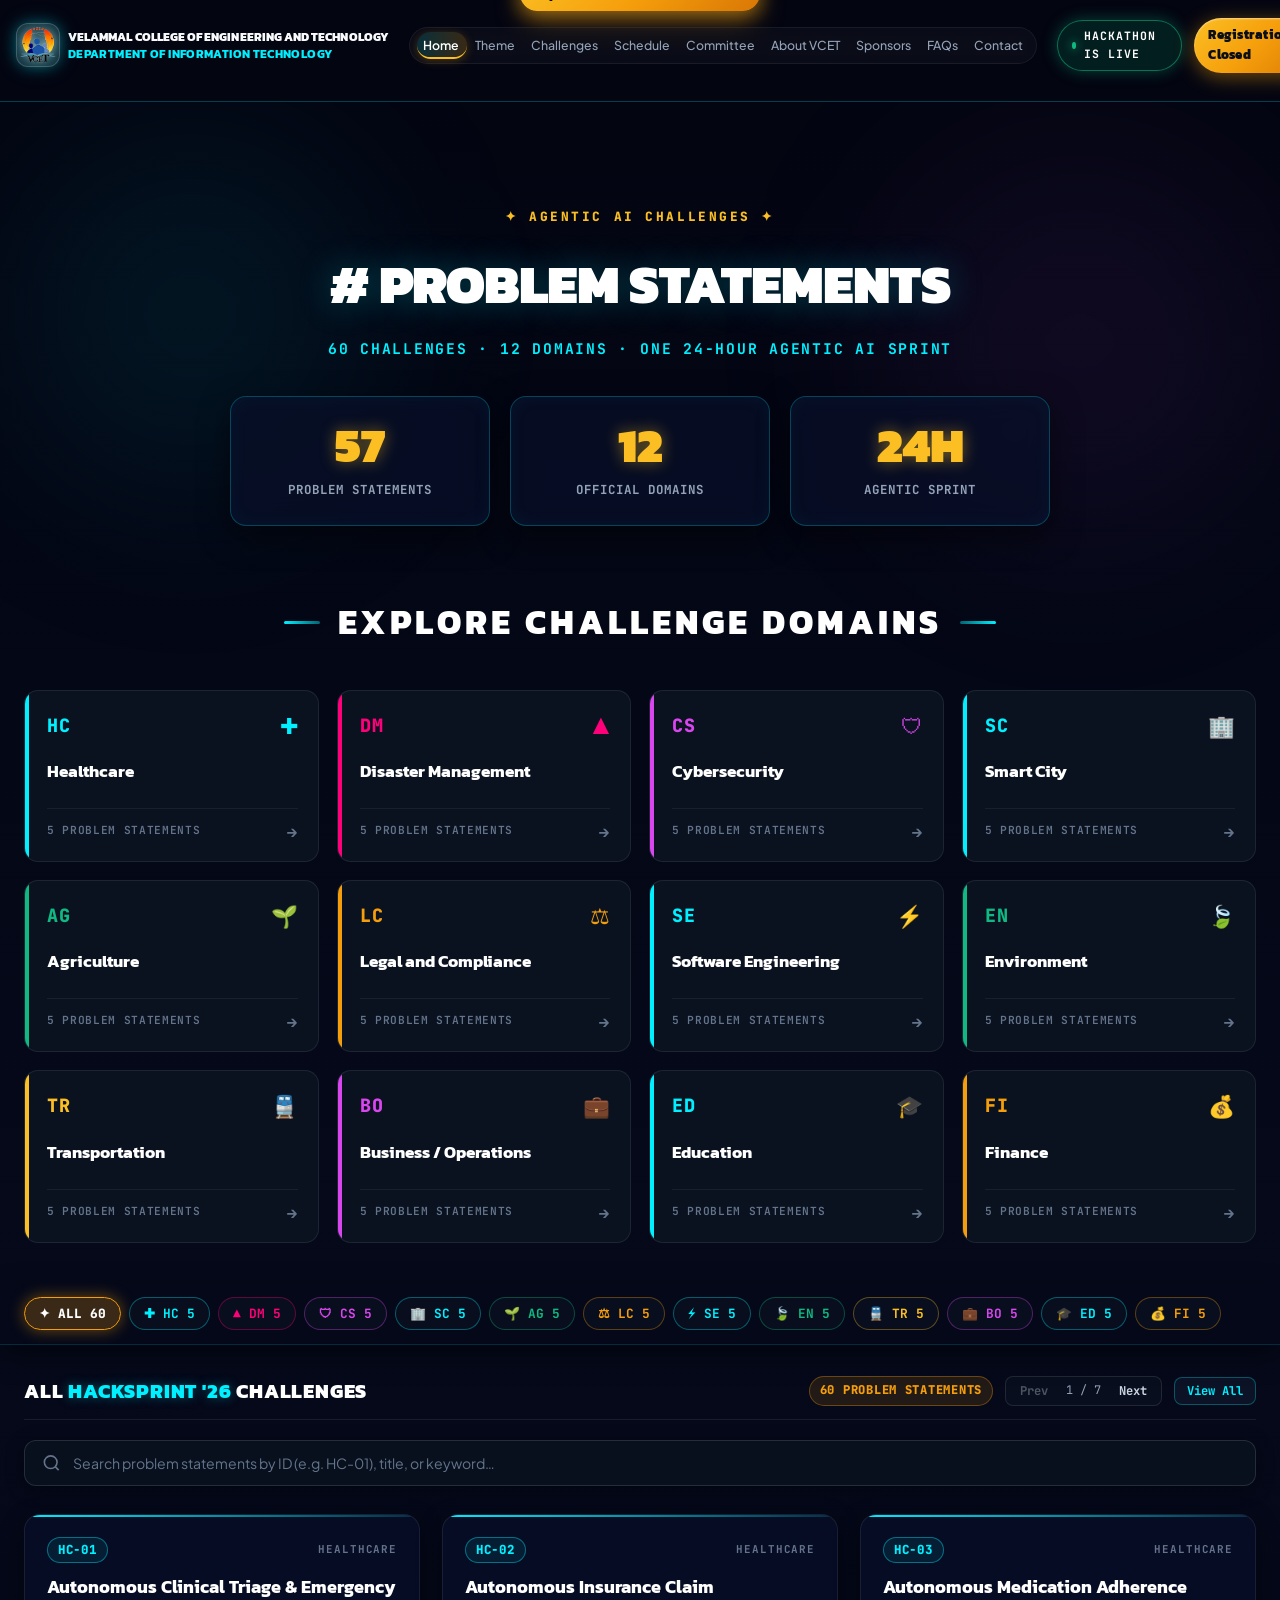
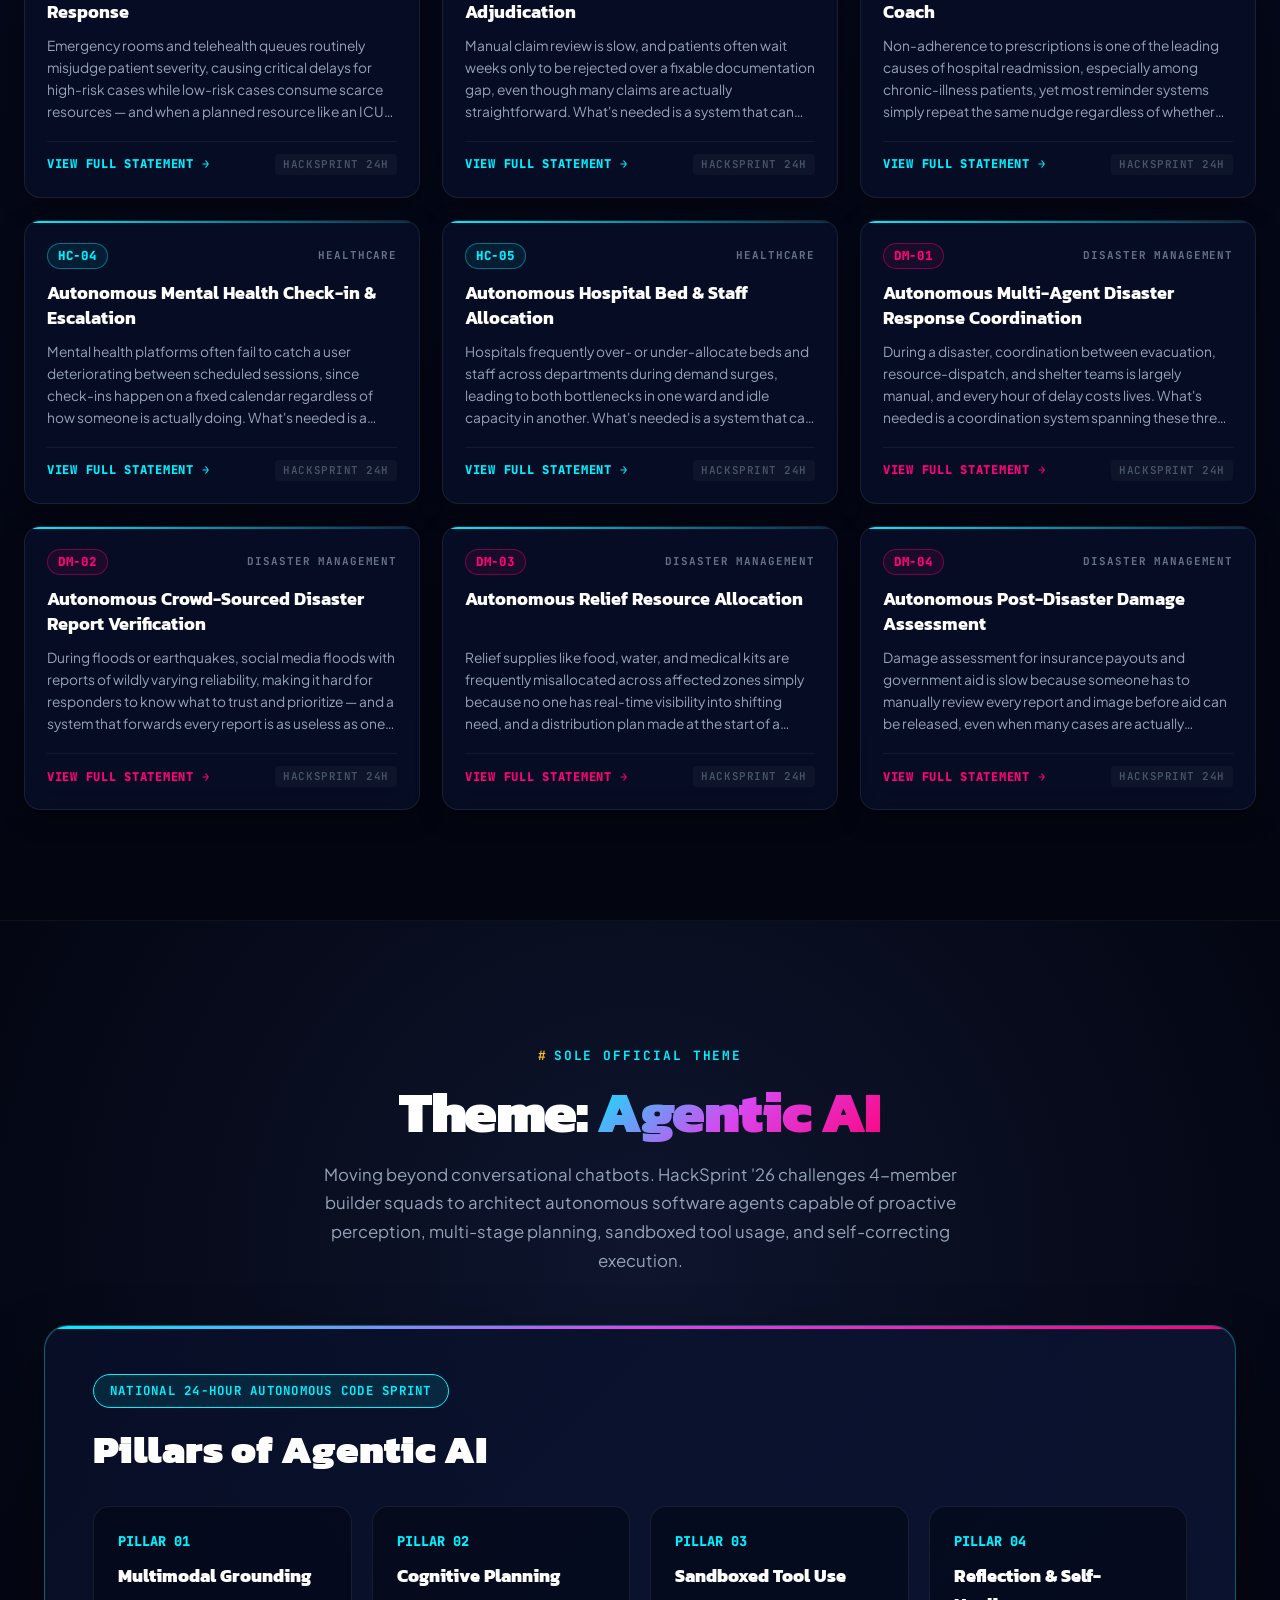
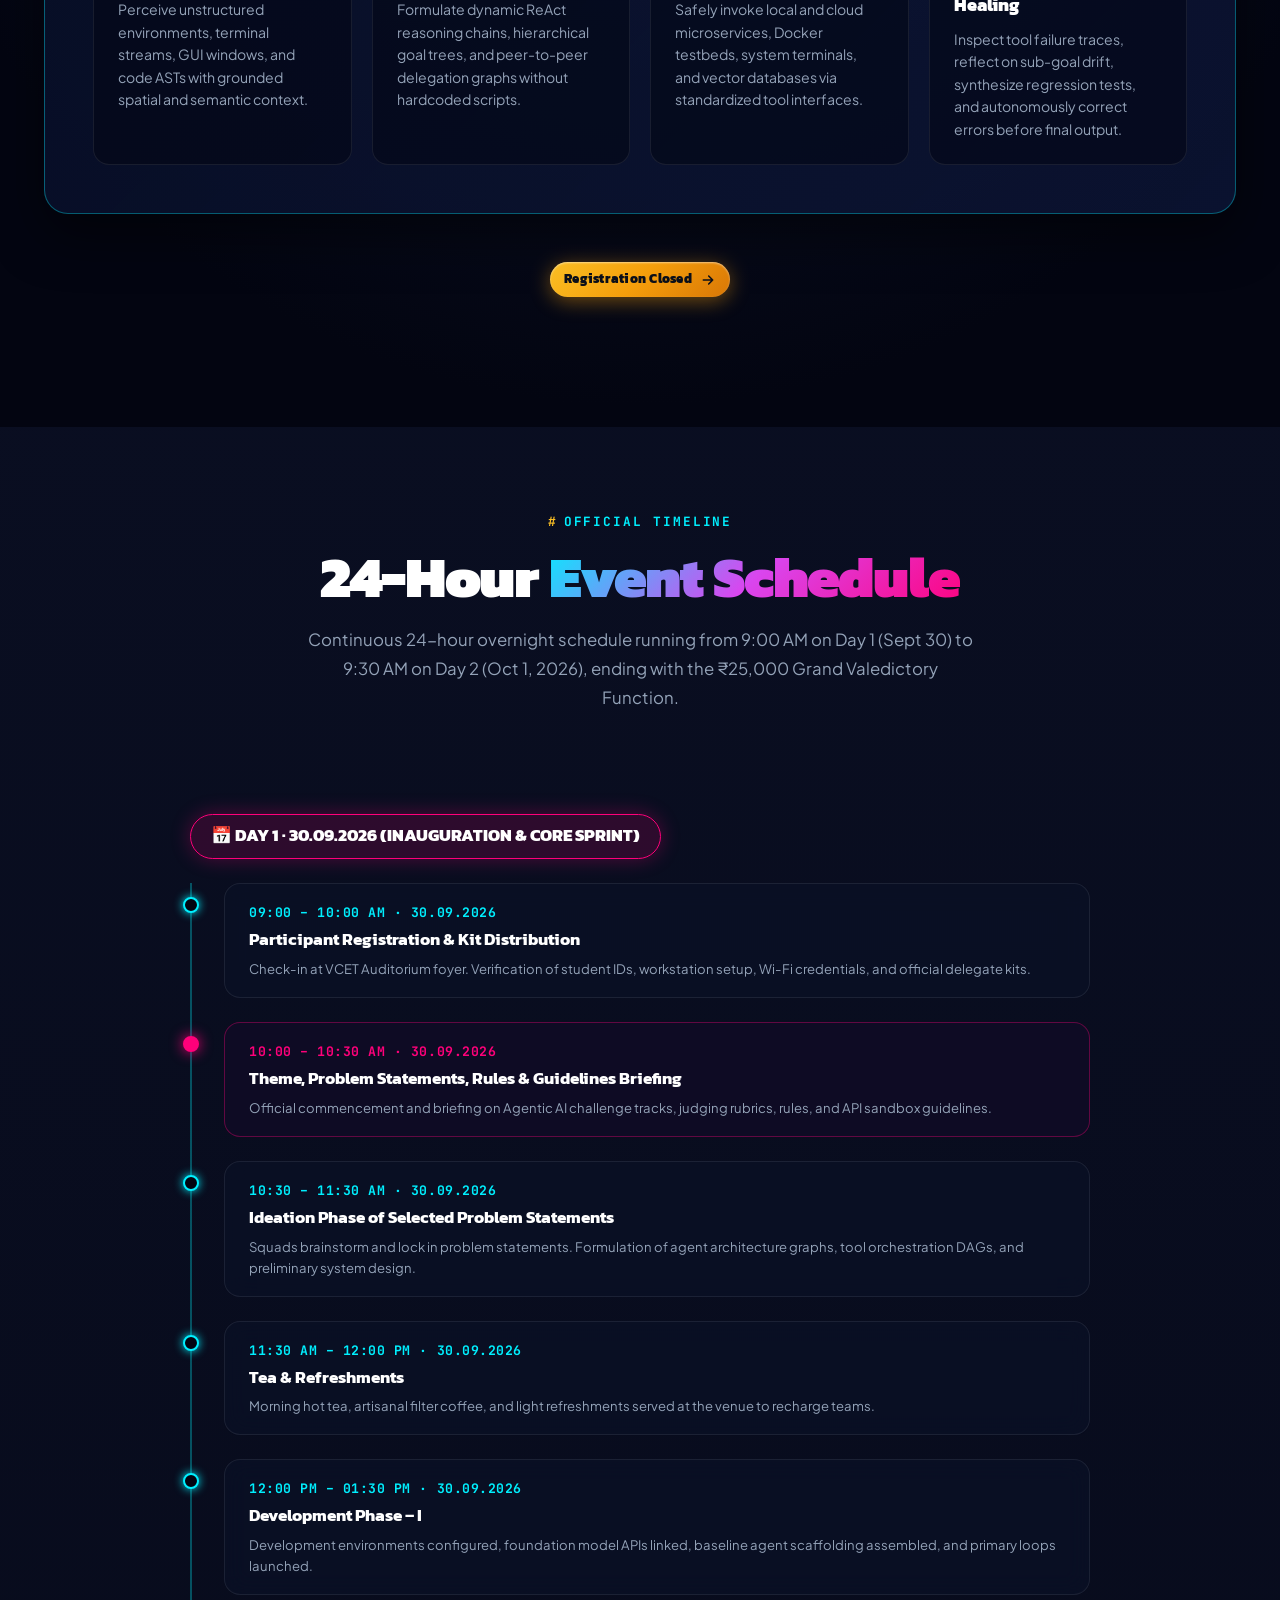
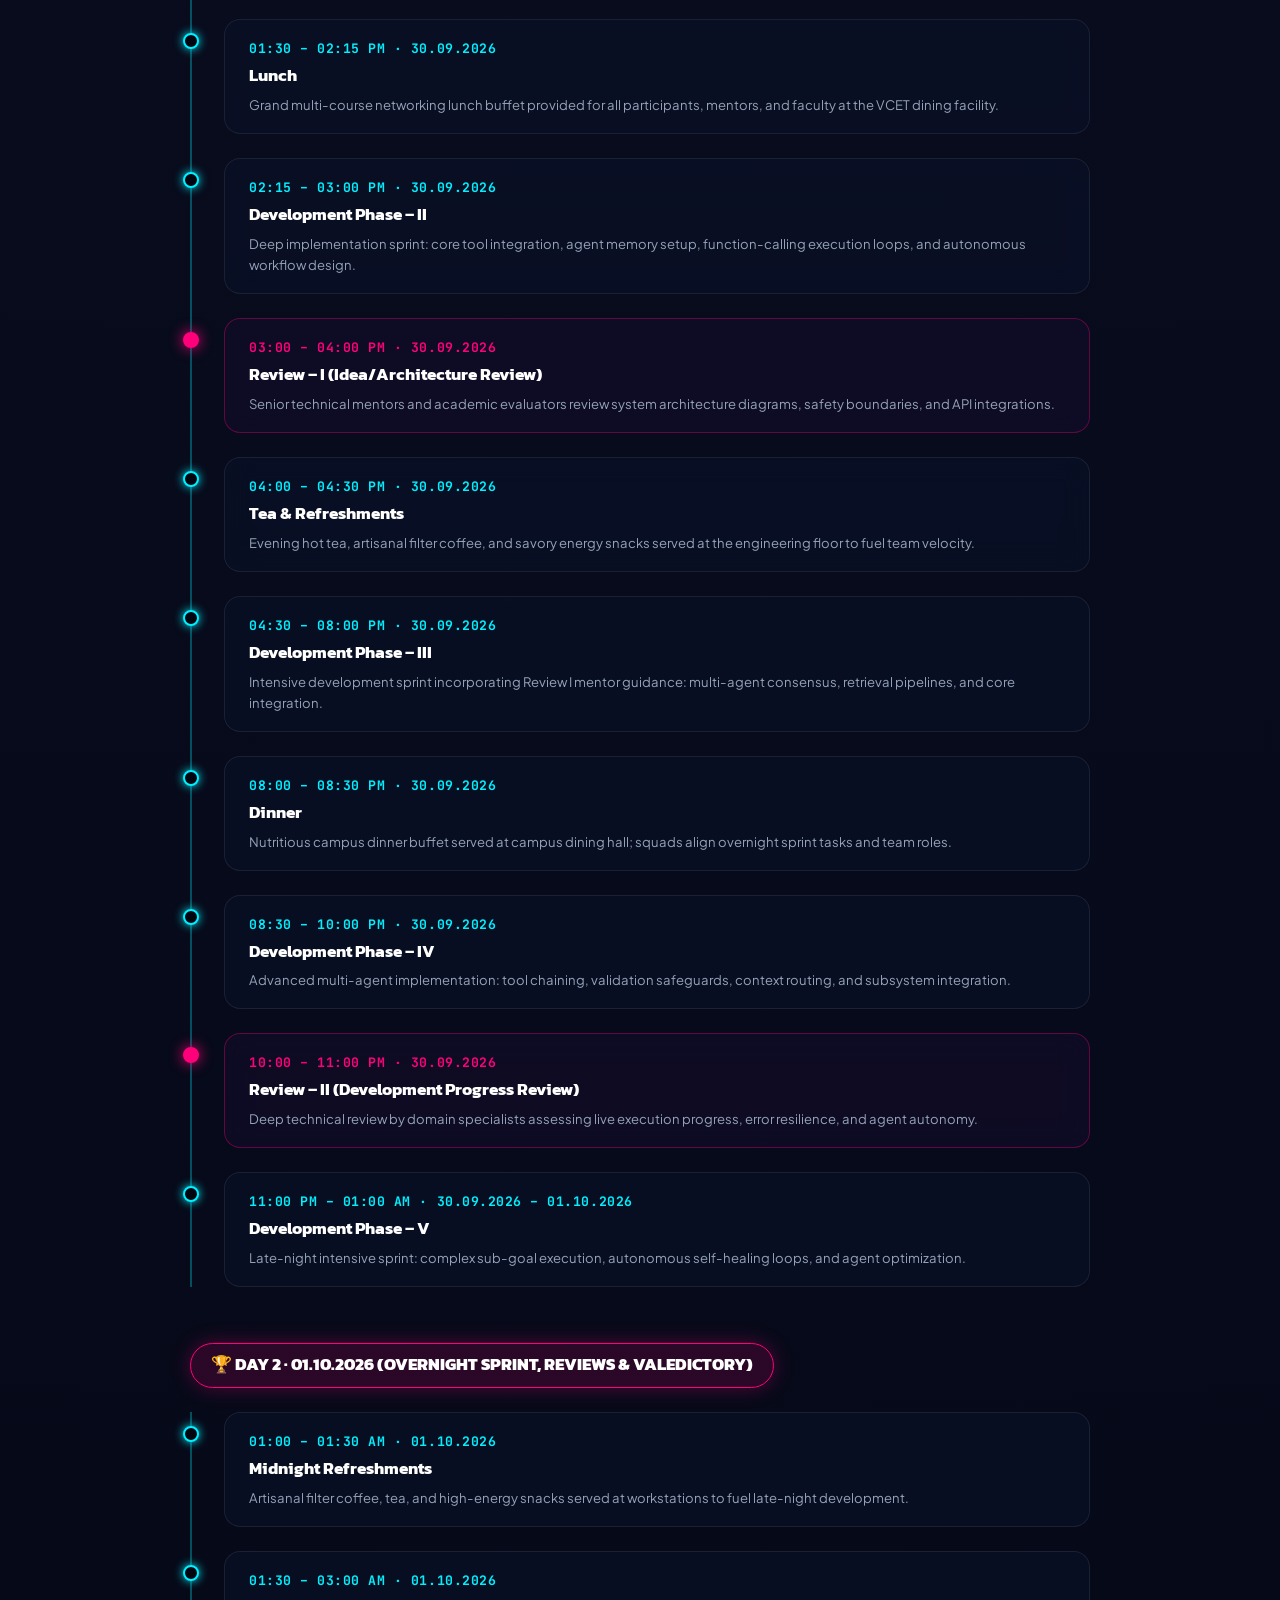
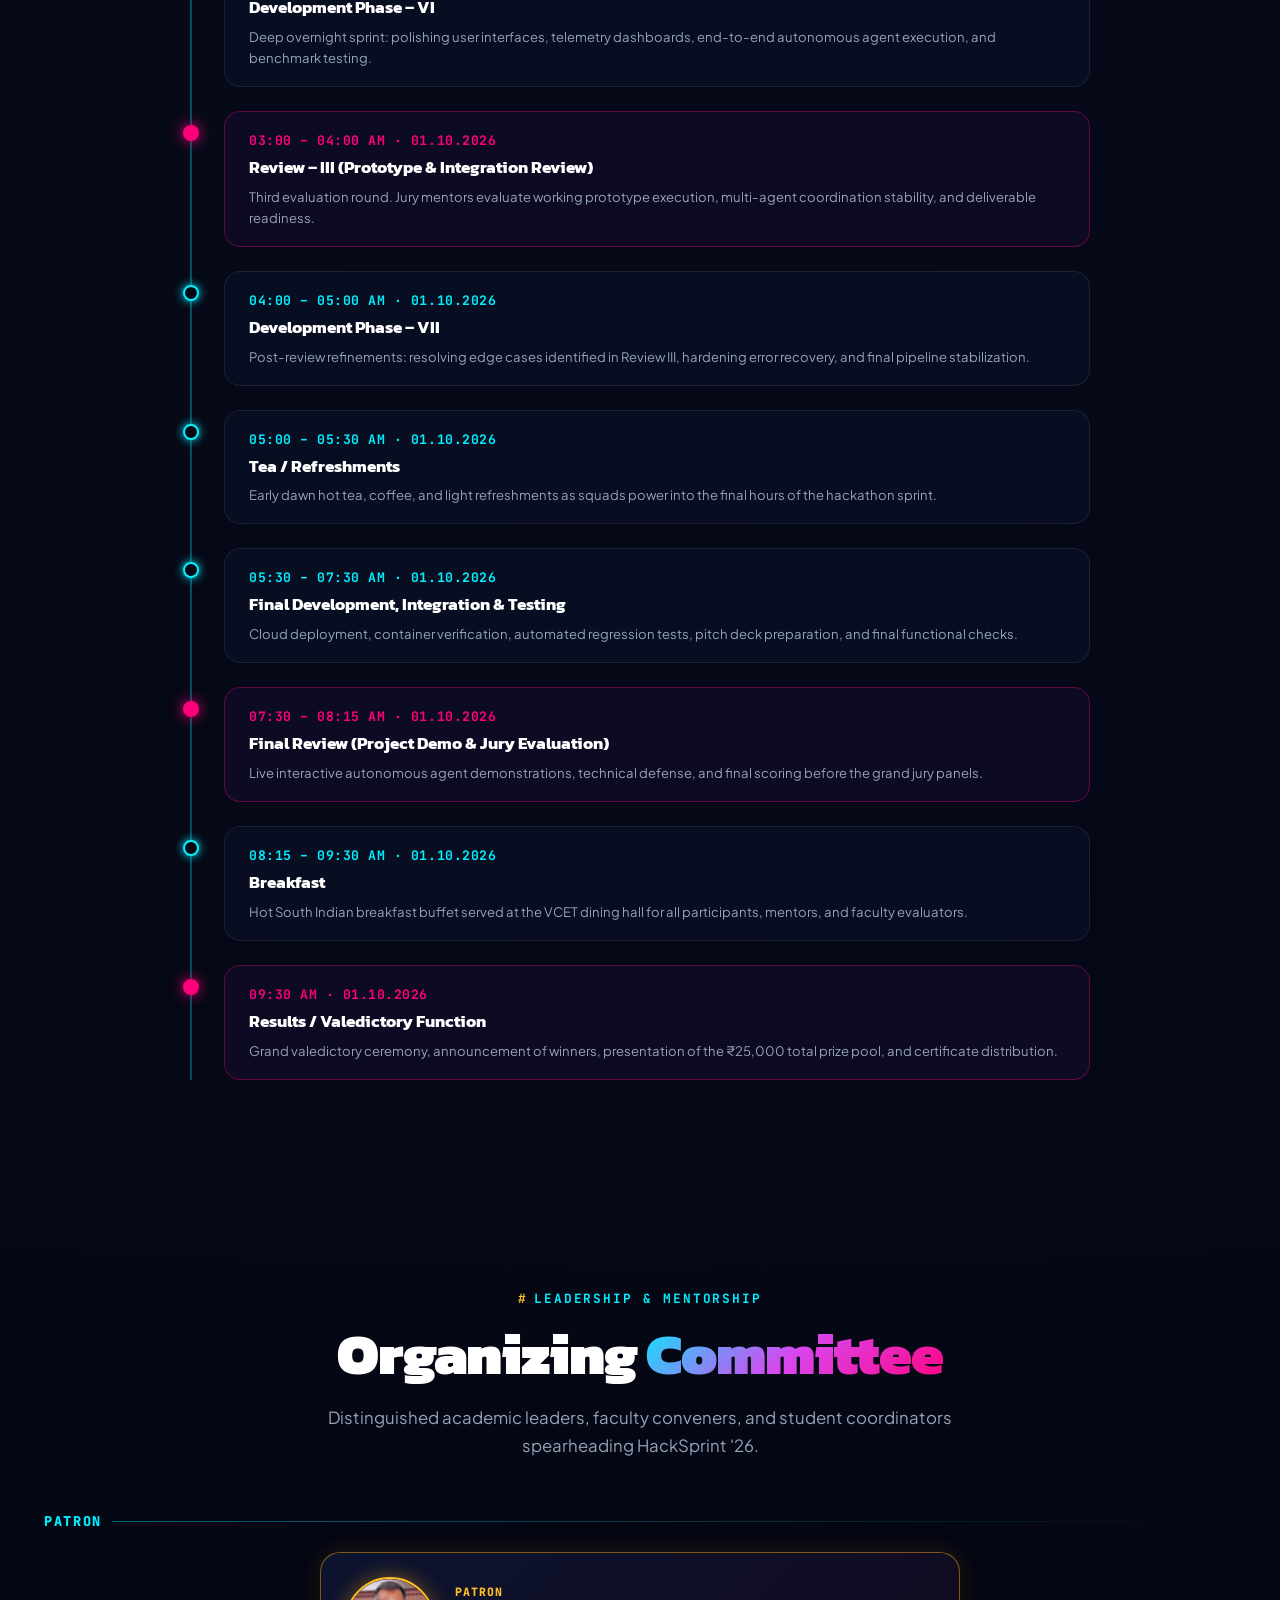
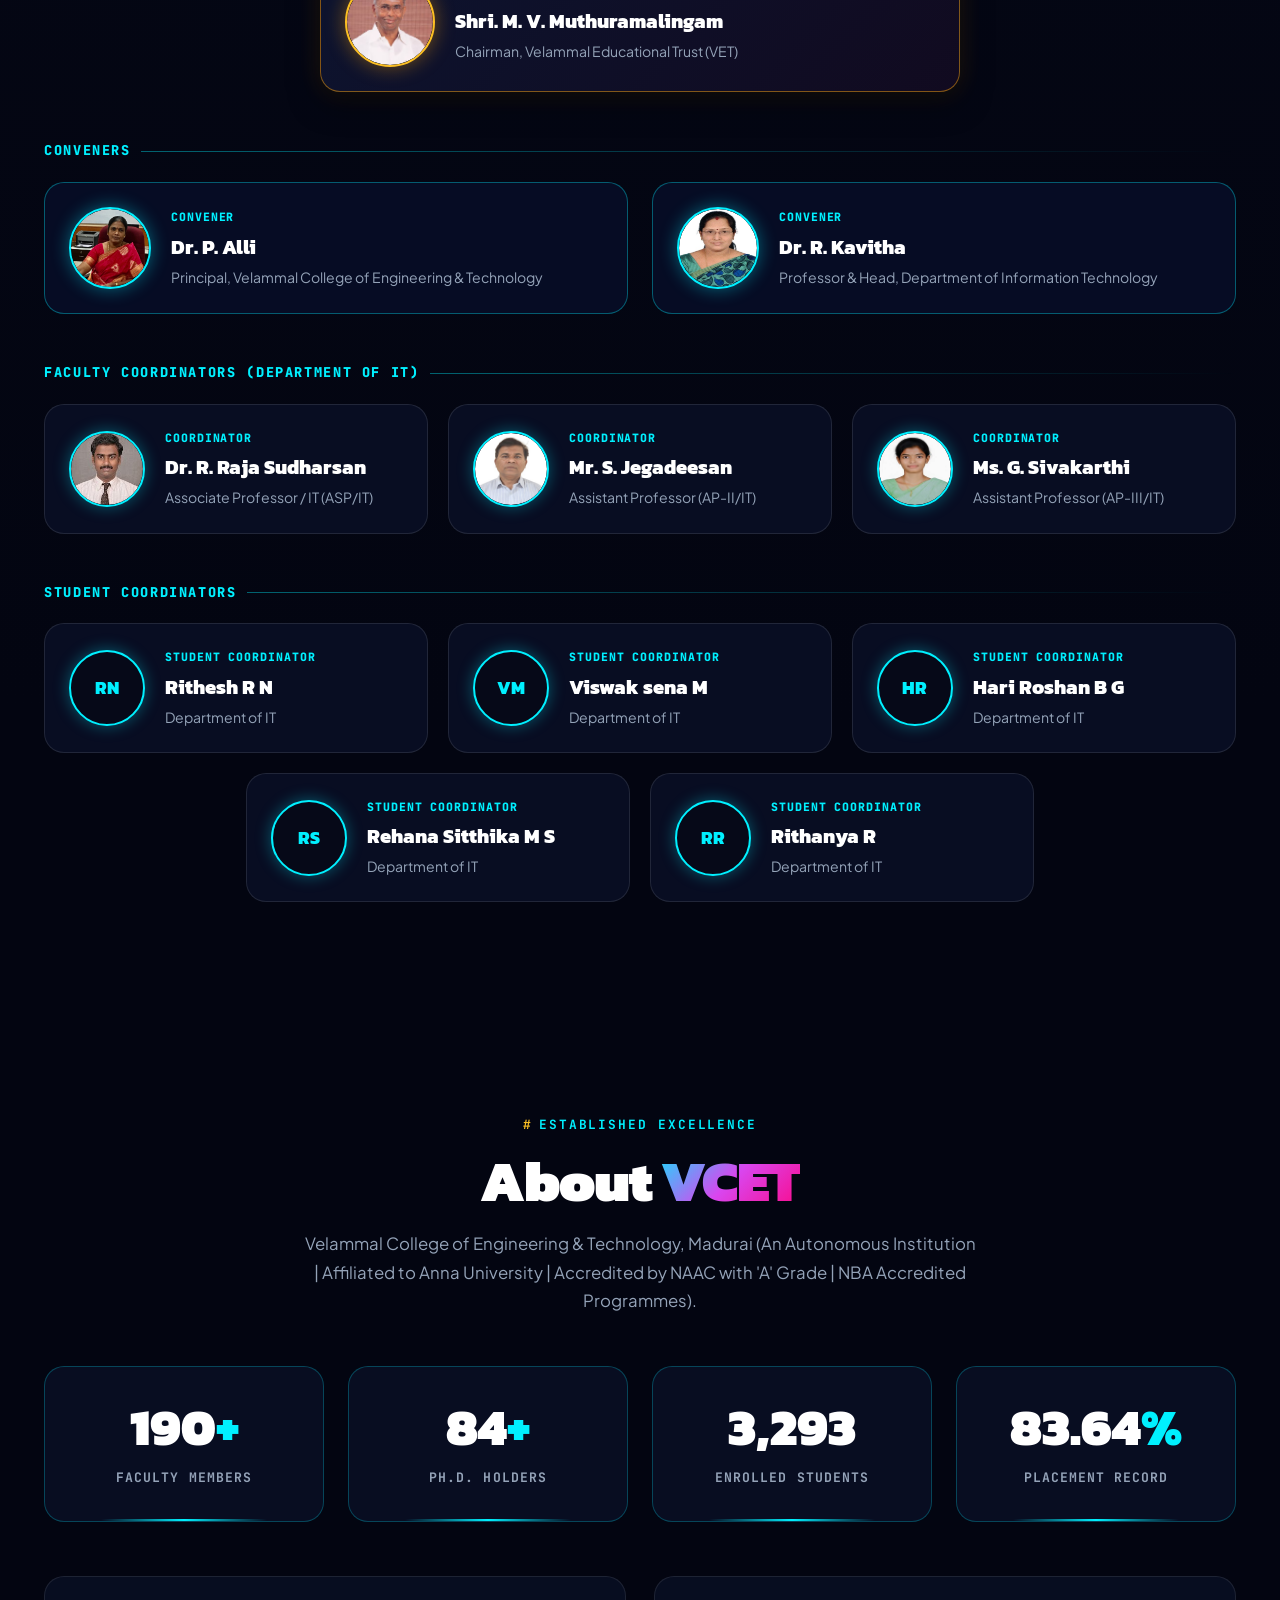
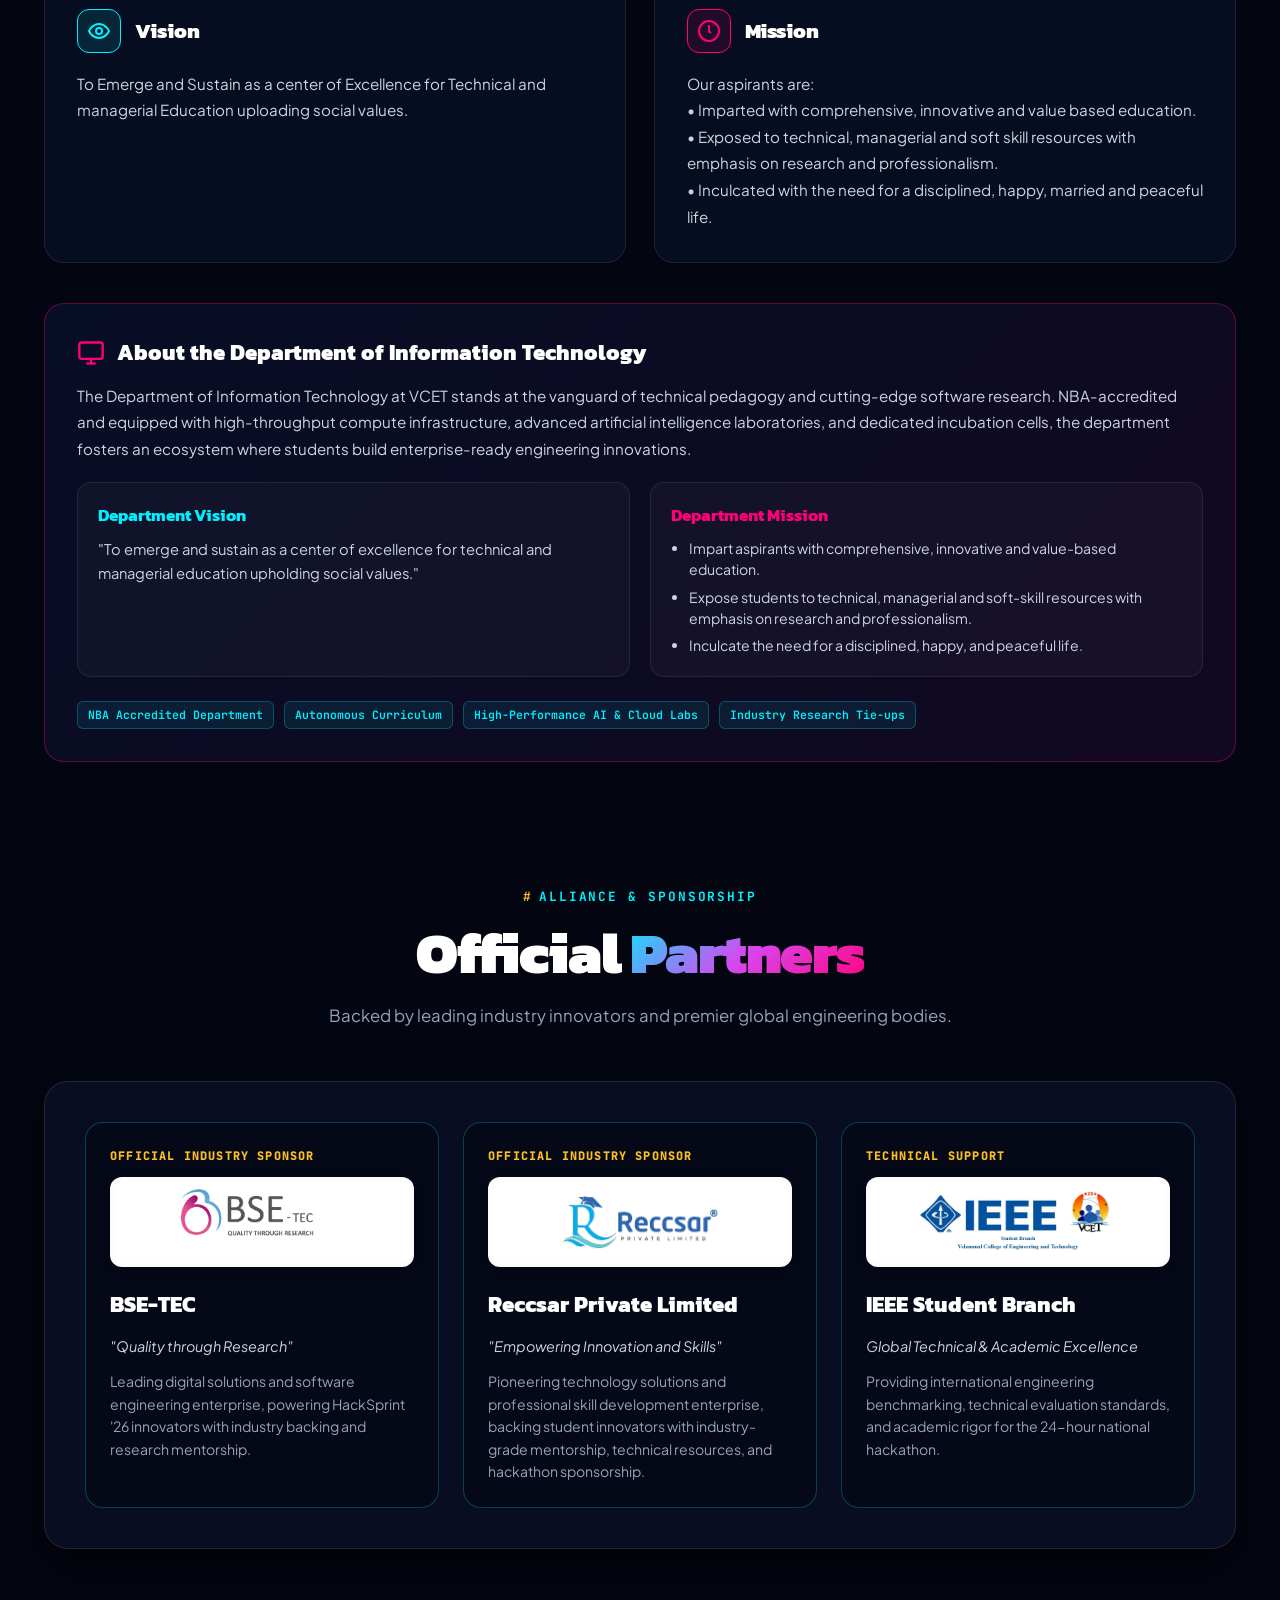
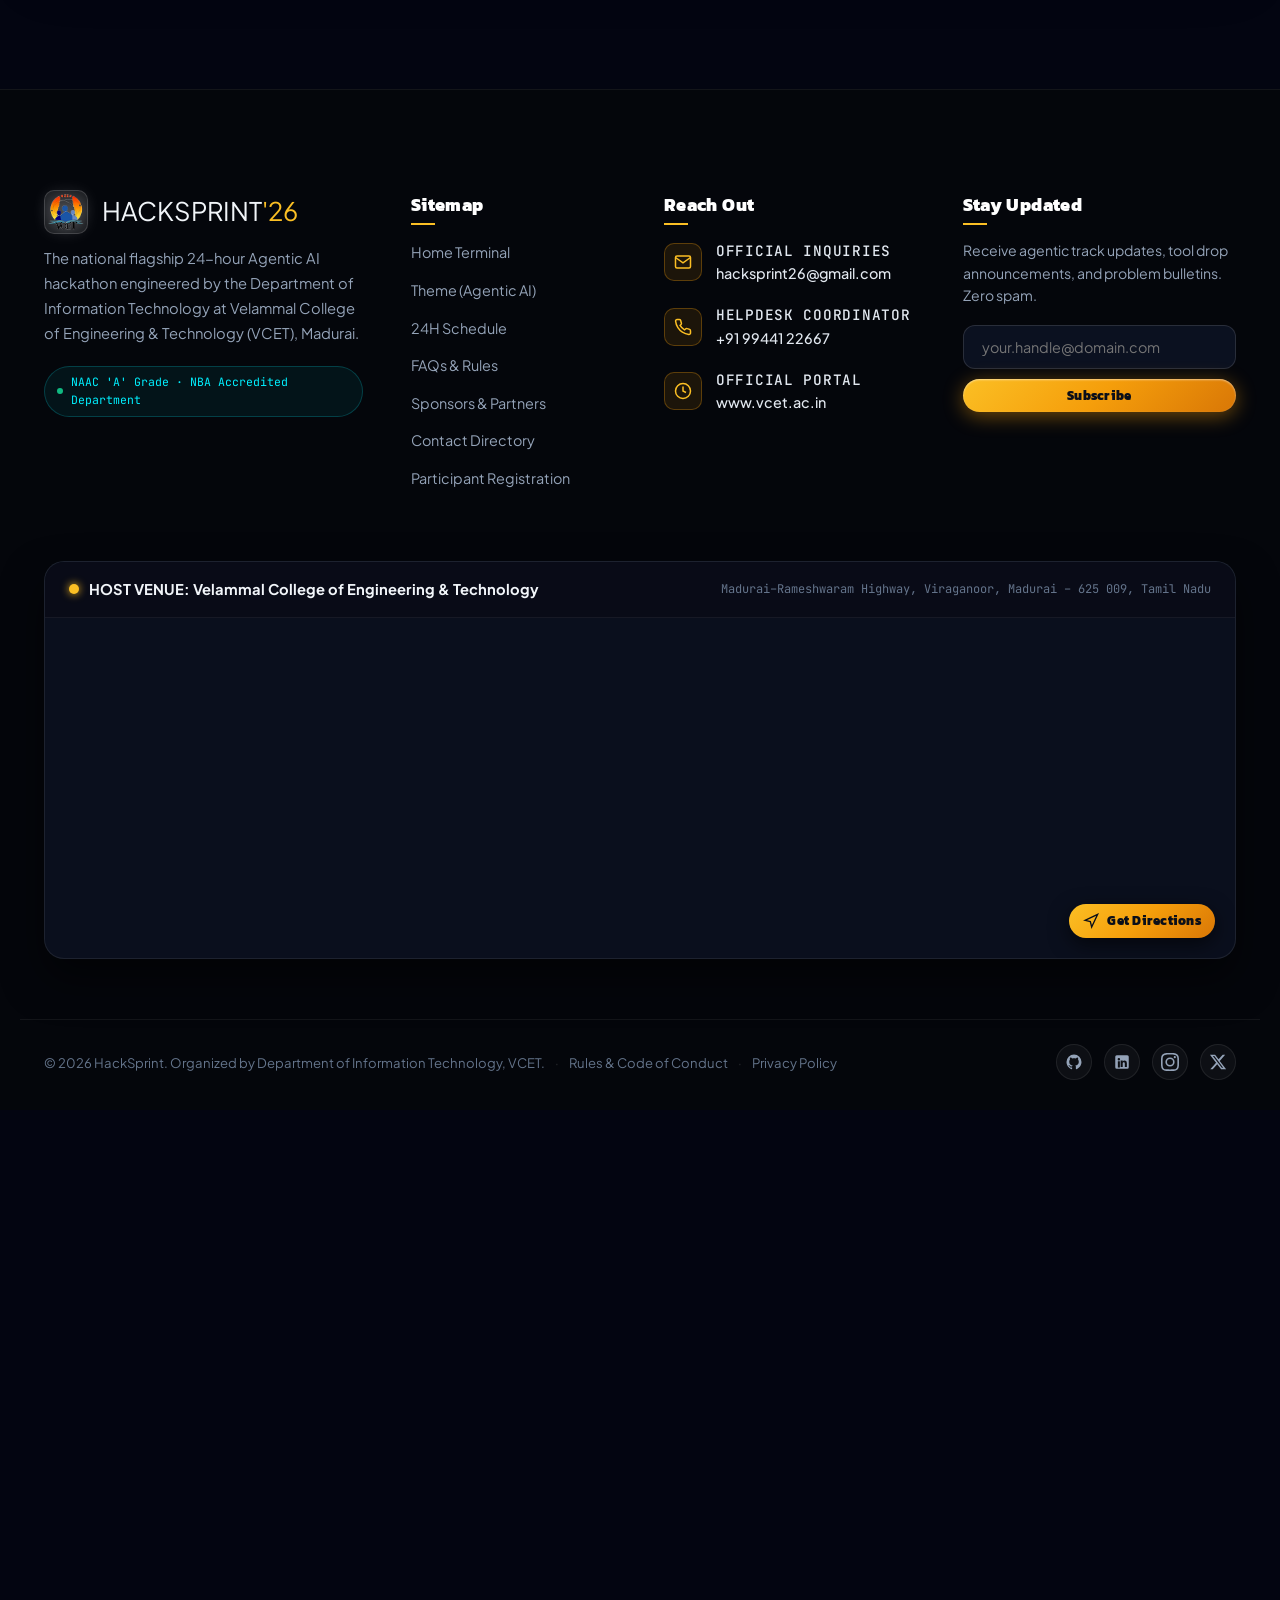
==== commit cca635df: "Security: Hide problemStatements.js from inspect, add server lock and encrypted client fallback" ====
--- a/index.html
+++ b/index.html
@@ -2069,10 +2069,7 @@
   <!-- Toast Notification Alert -->
   <div class="toast-container" id="toast-container"></div>
 
-  <!-- Problem Statements Data Layer (Universal Browser Support) -->
-  <script src="problemStatements.js"></script>
-
-  <!-- Main JavaScript Logic -->
+  <!-- Main JavaScript Logic (Encrypted & Dynamically Loaded Data Layer) -->
   <script src="script.js"></script>
 </body>
 
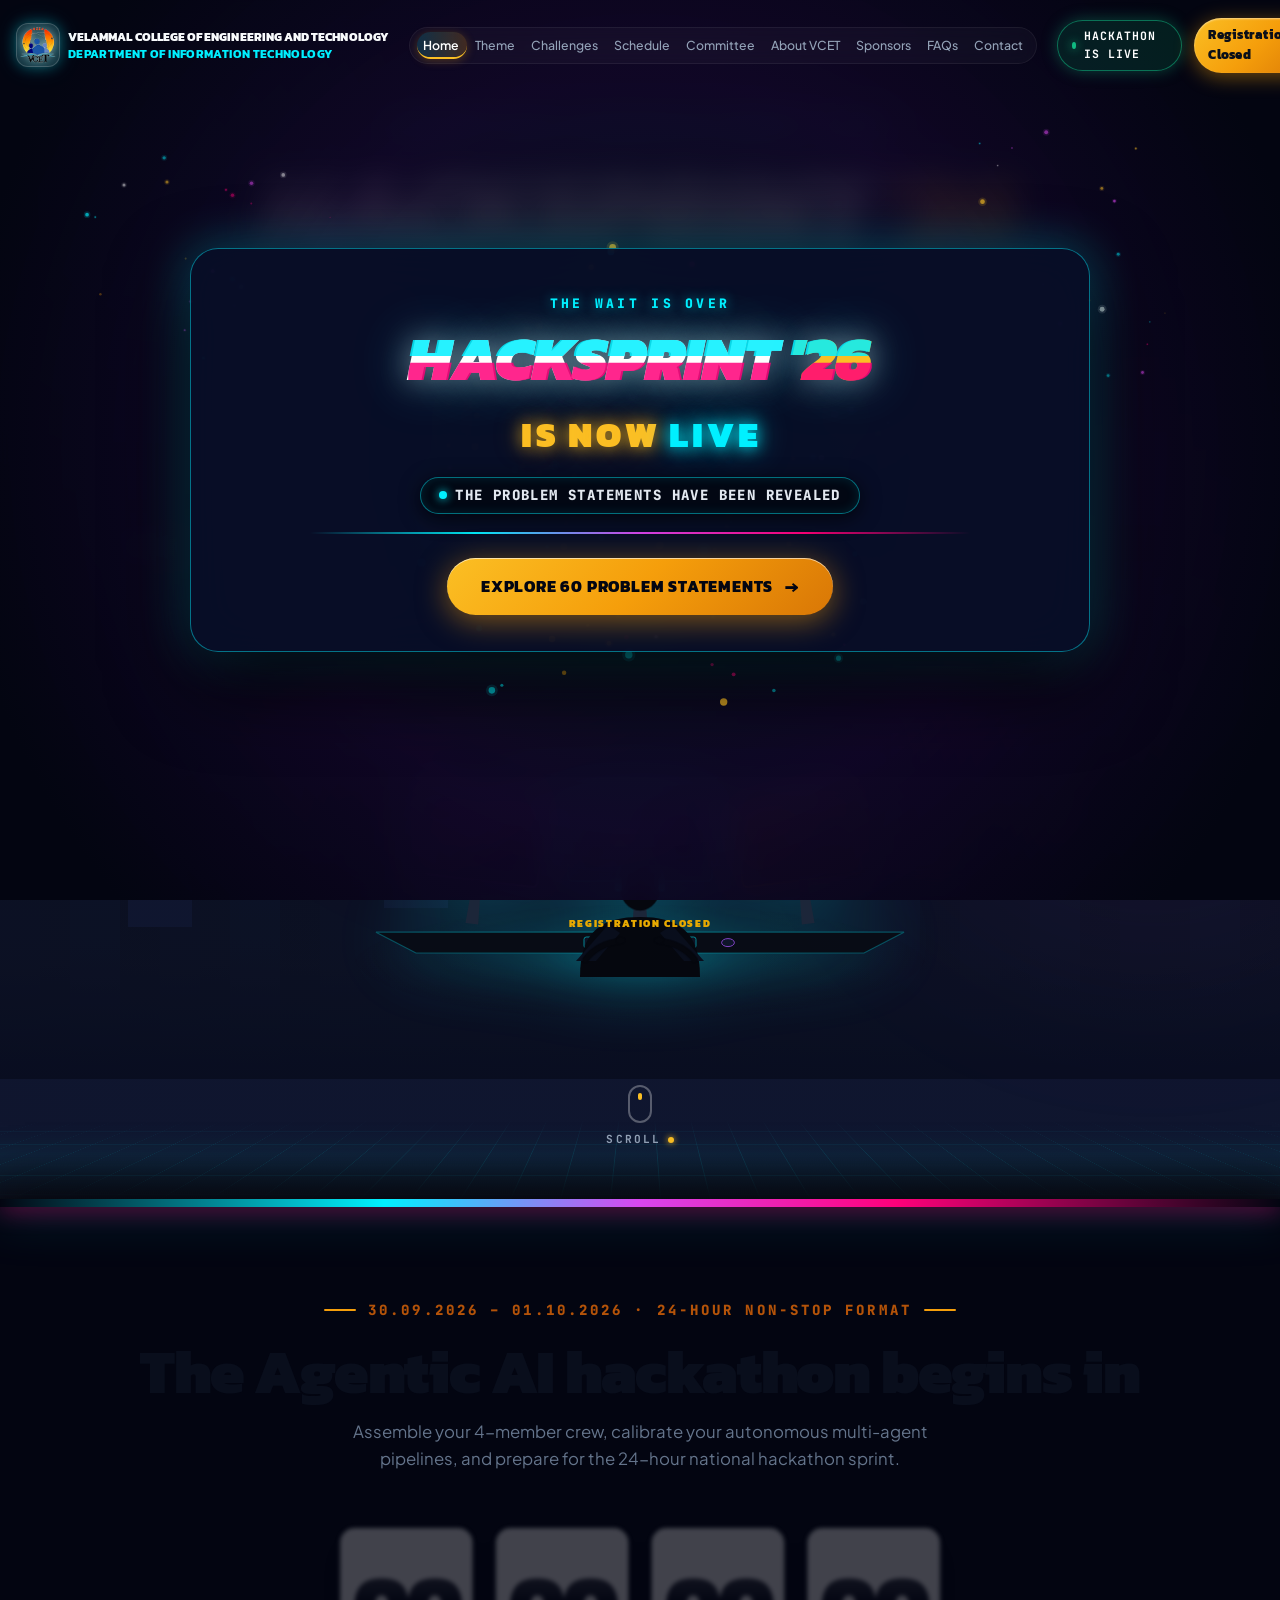
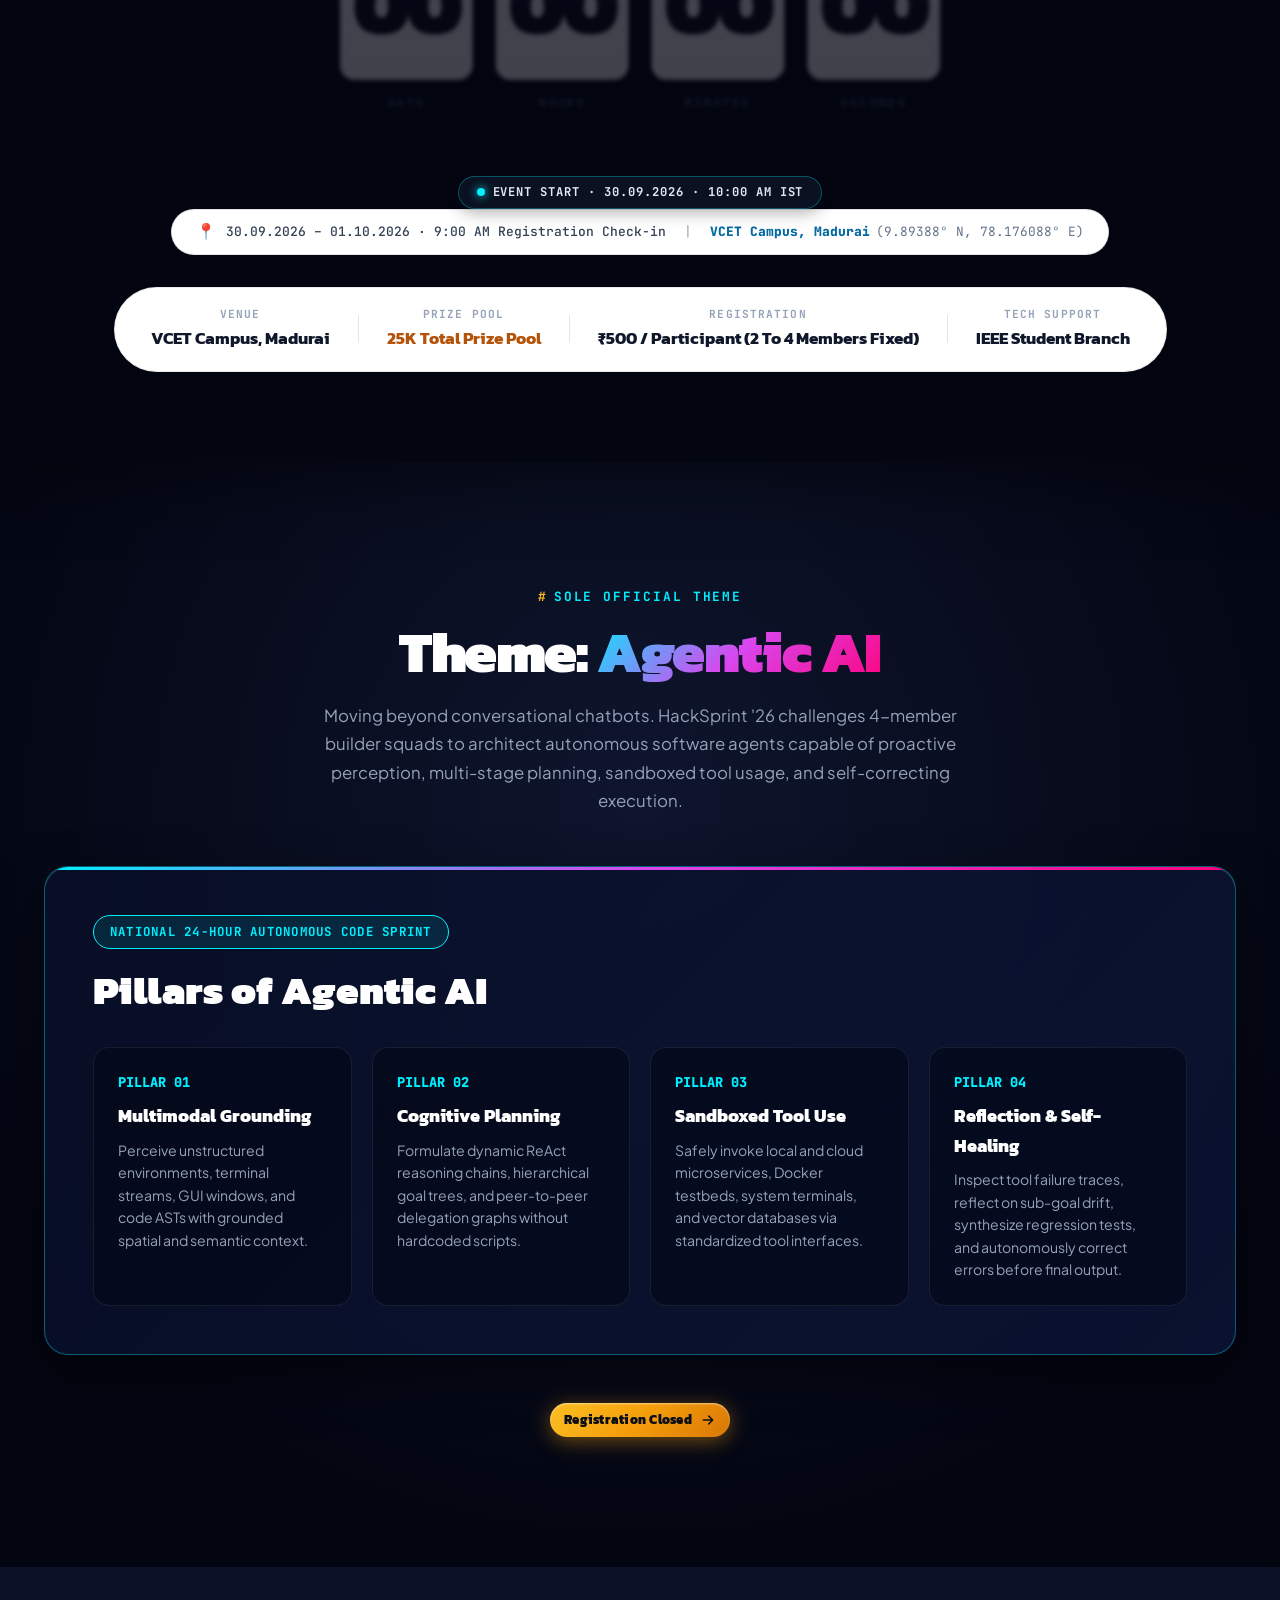
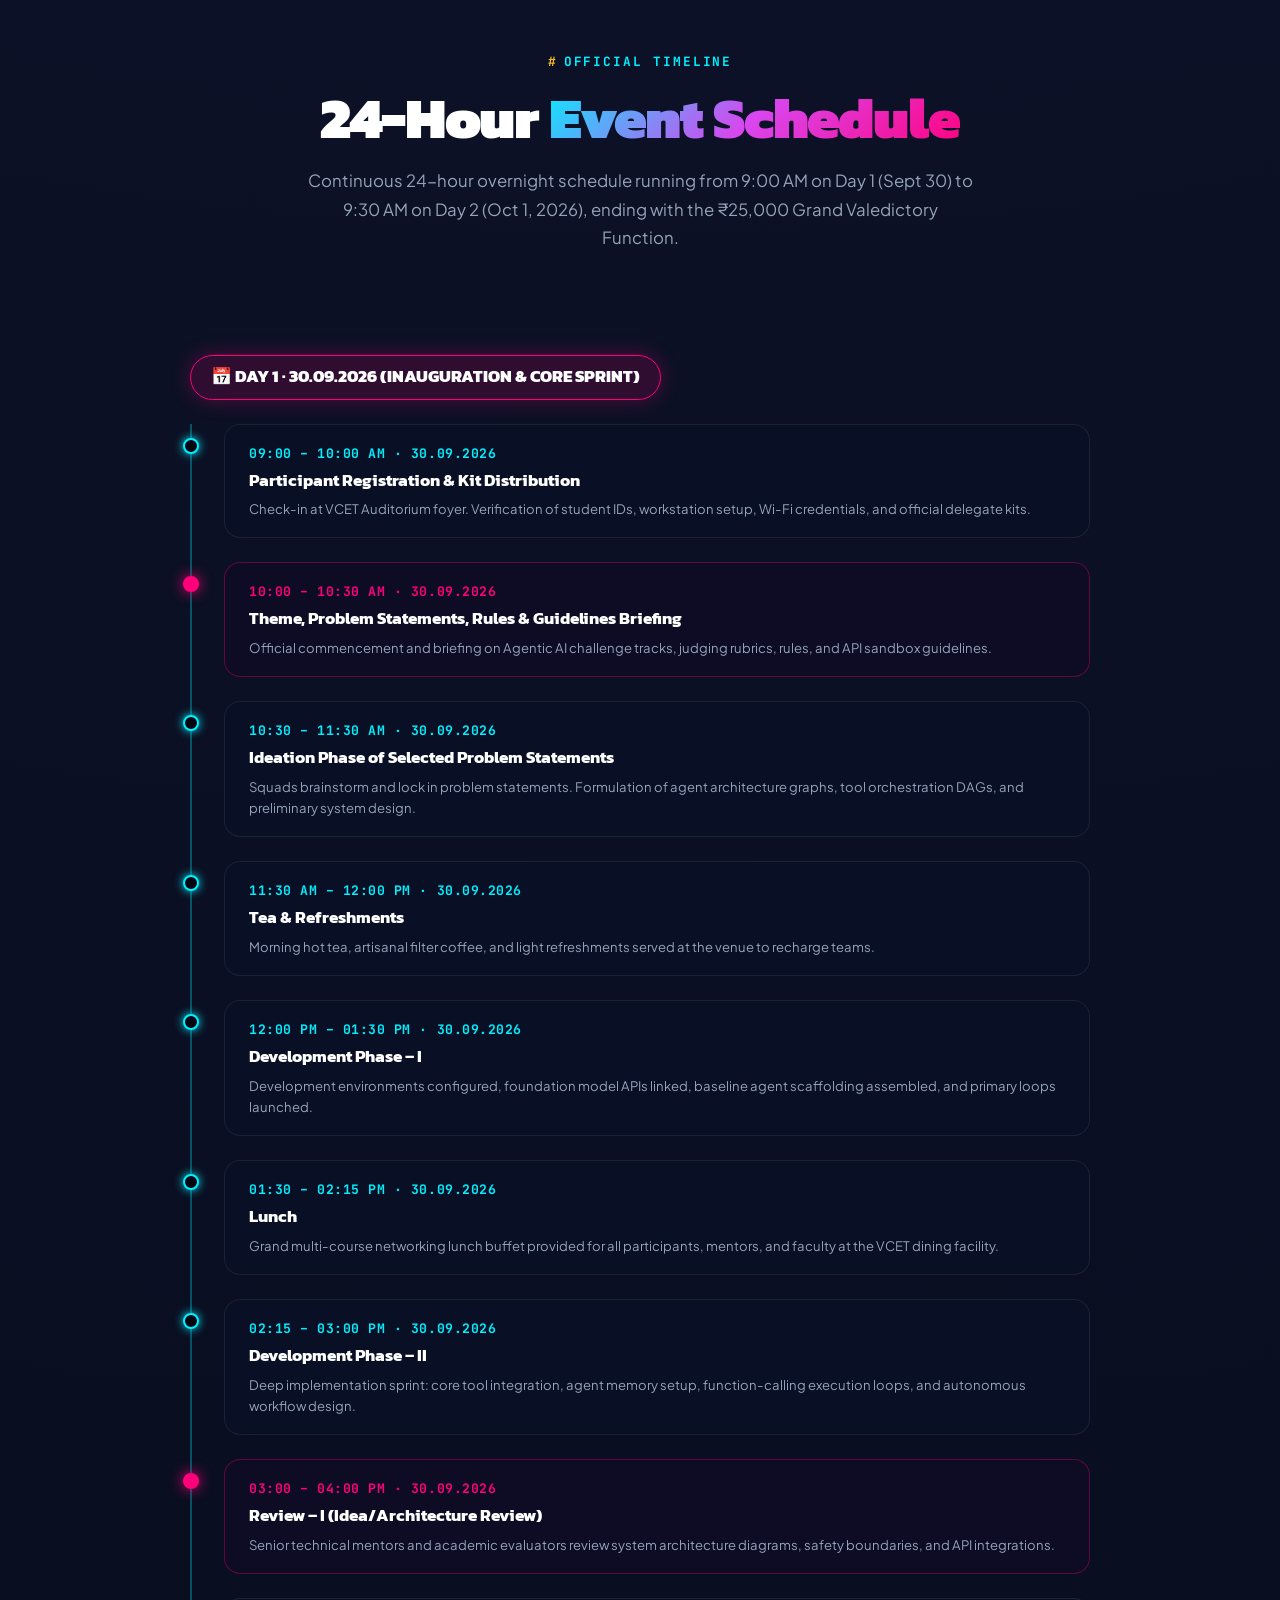
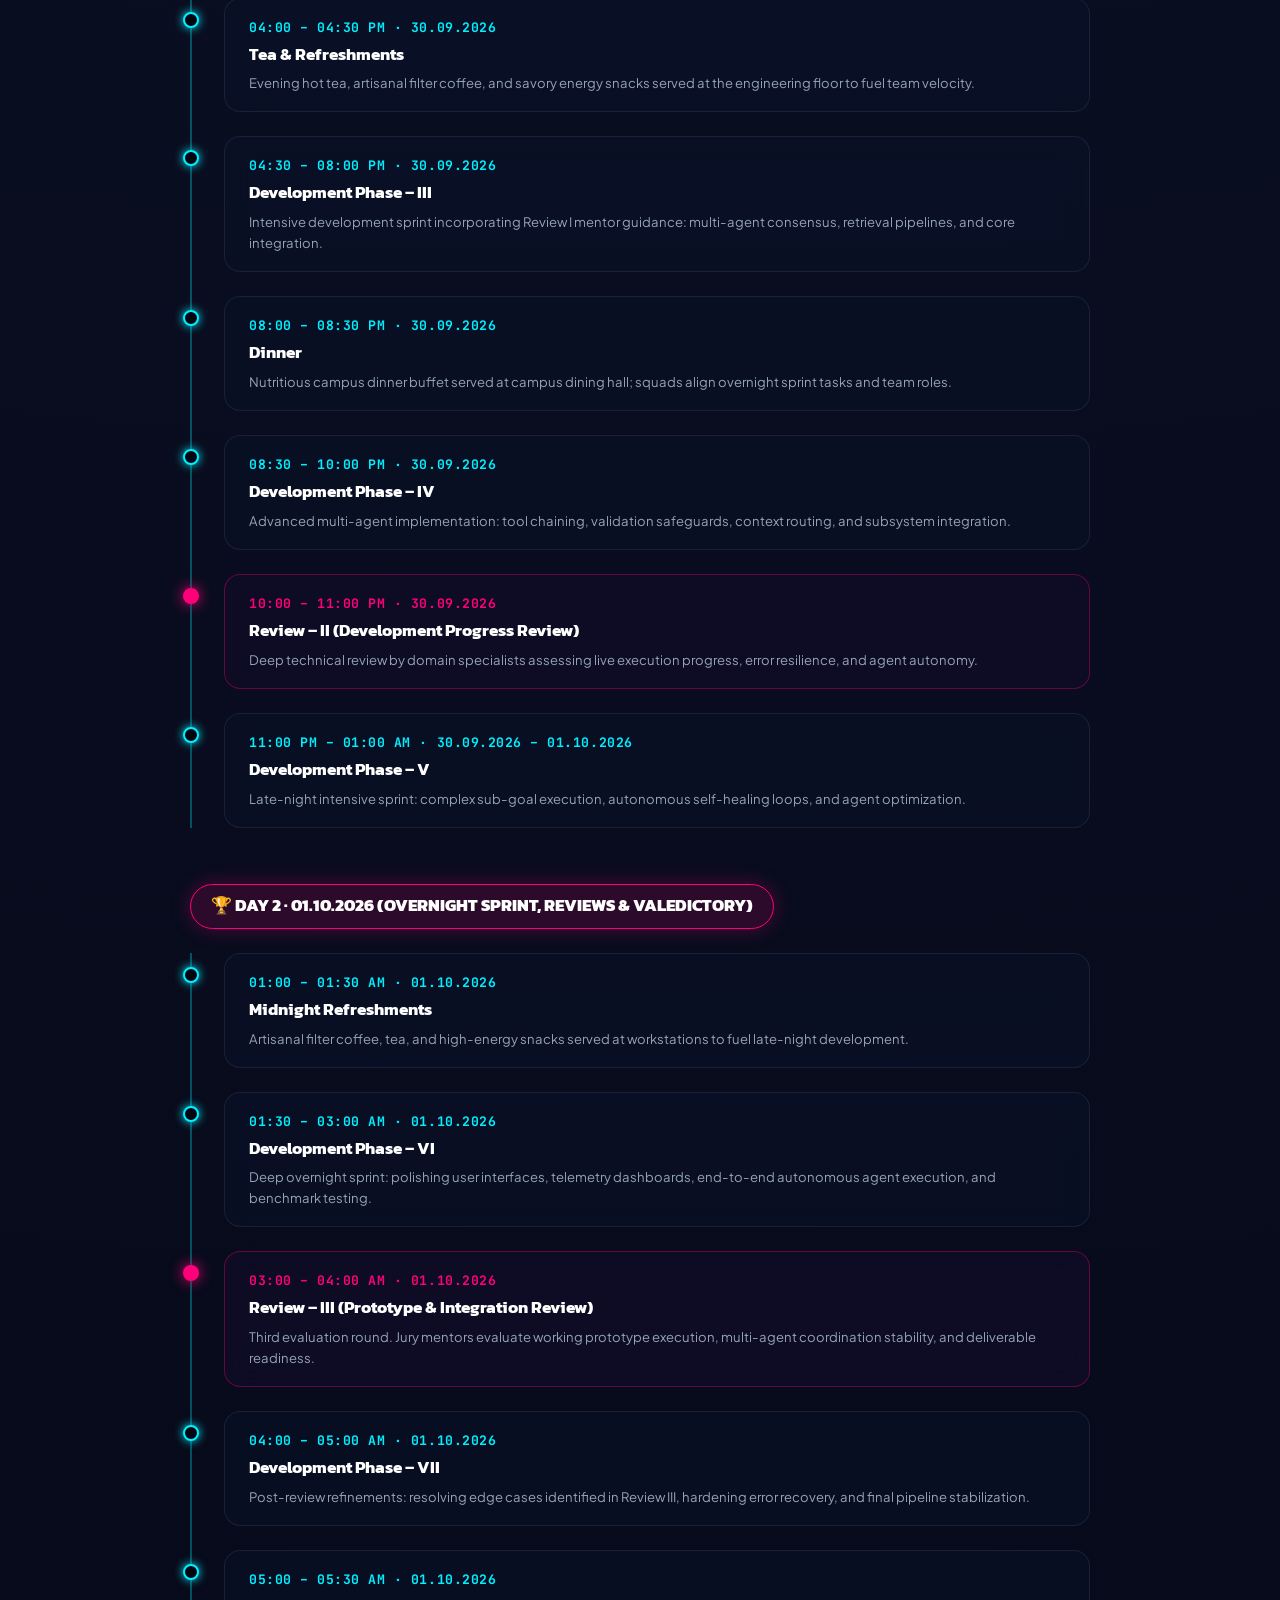
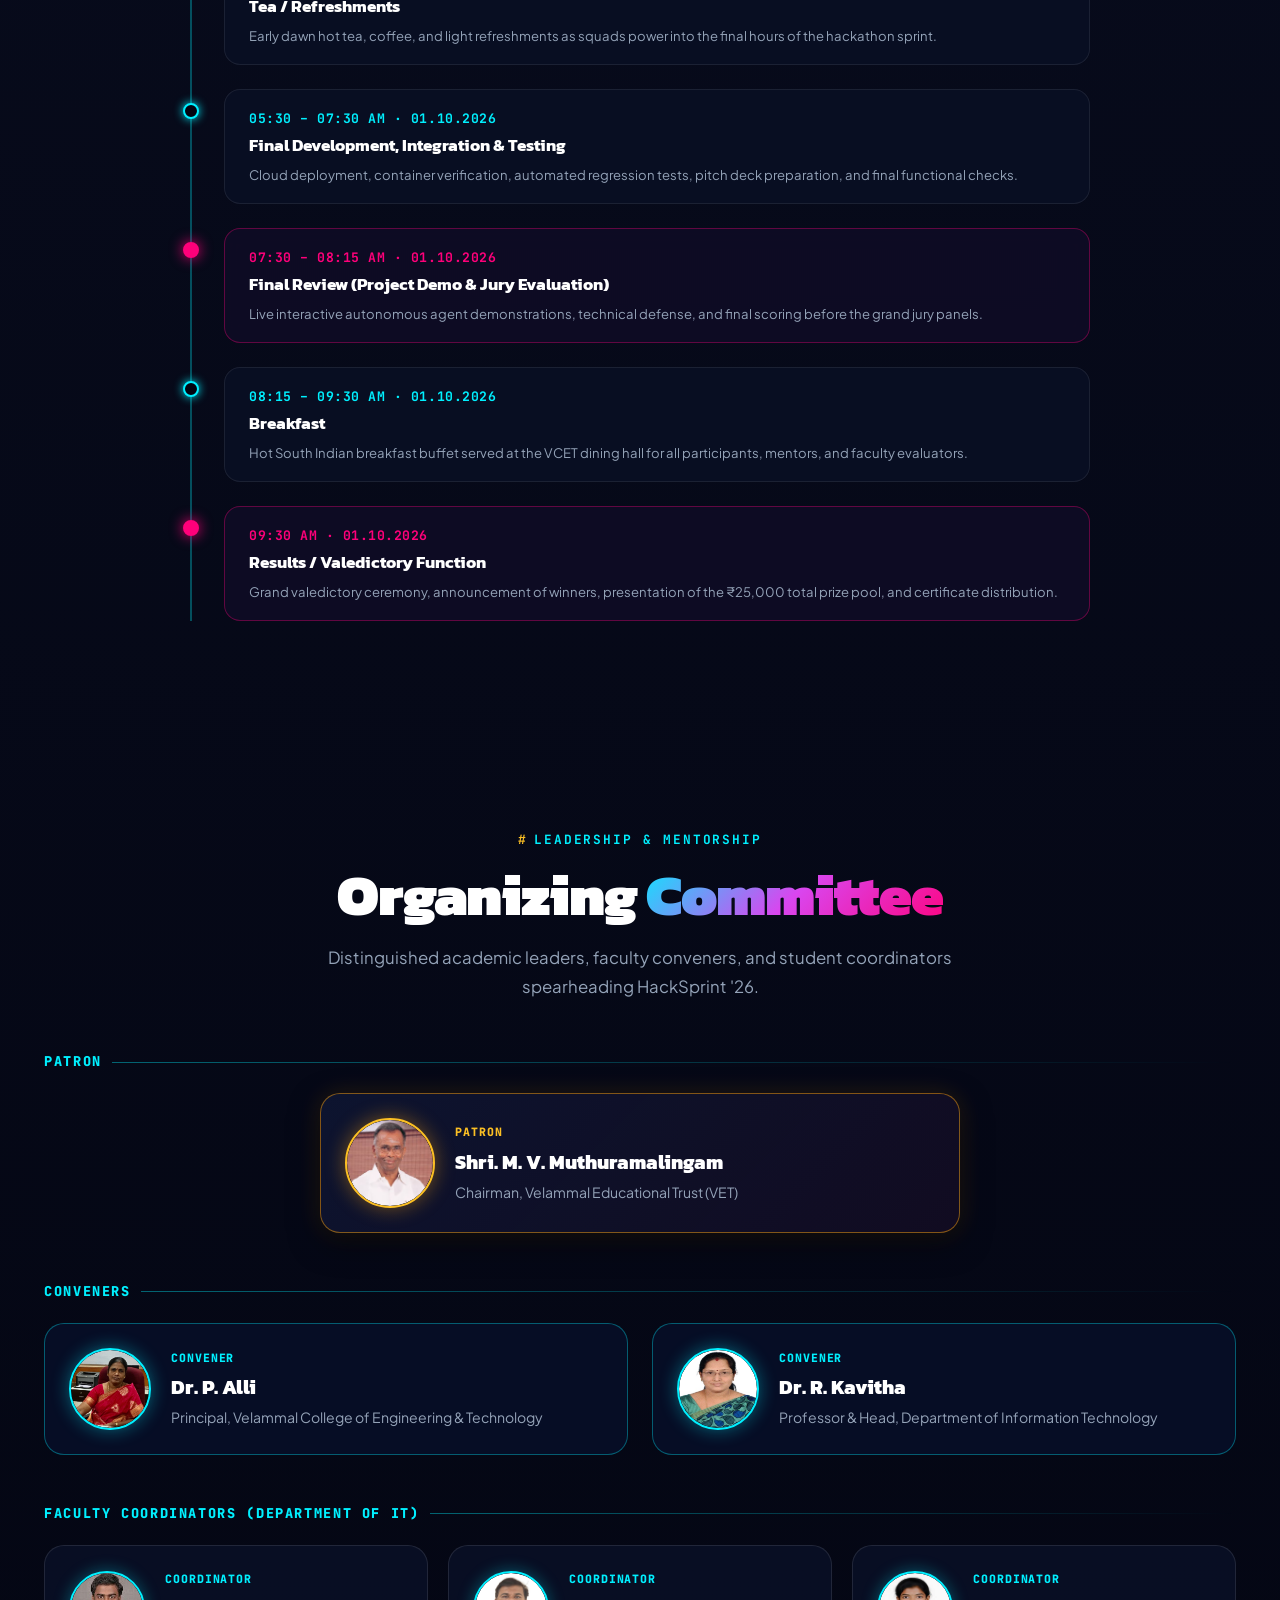
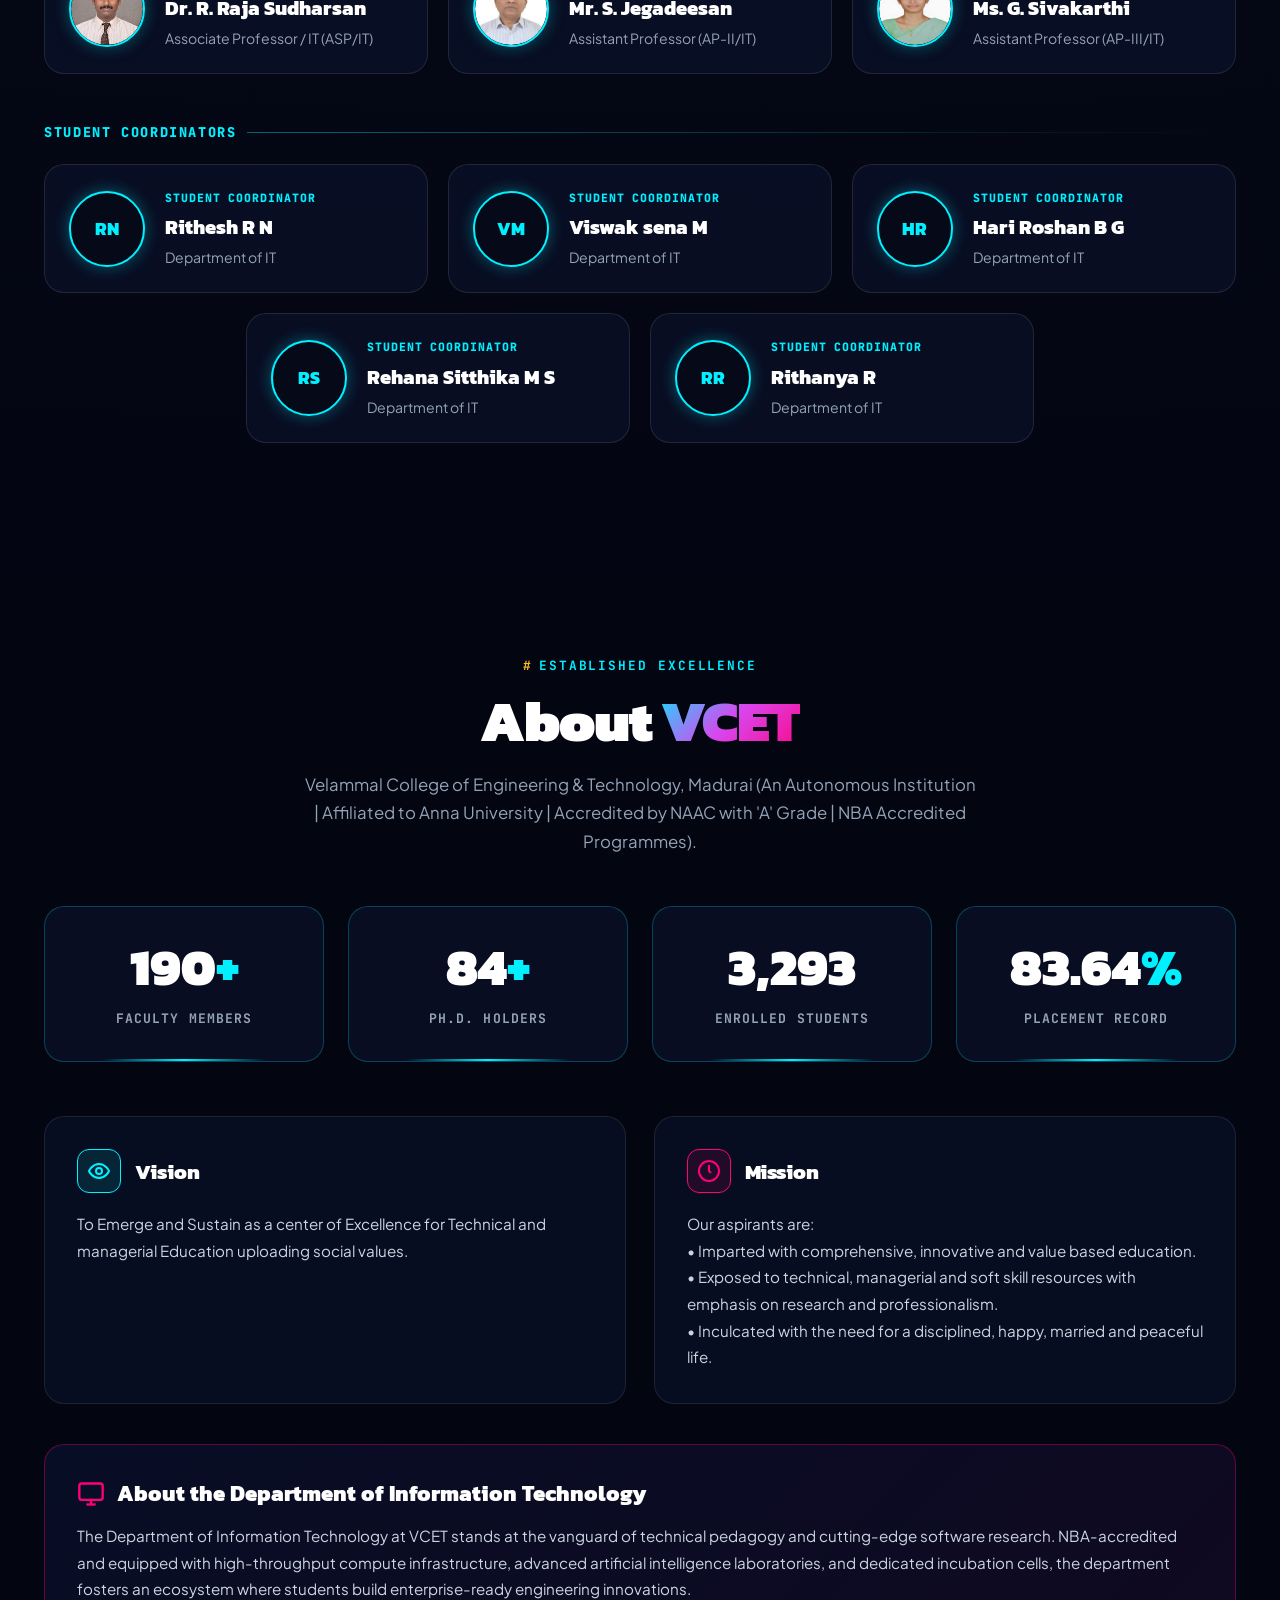
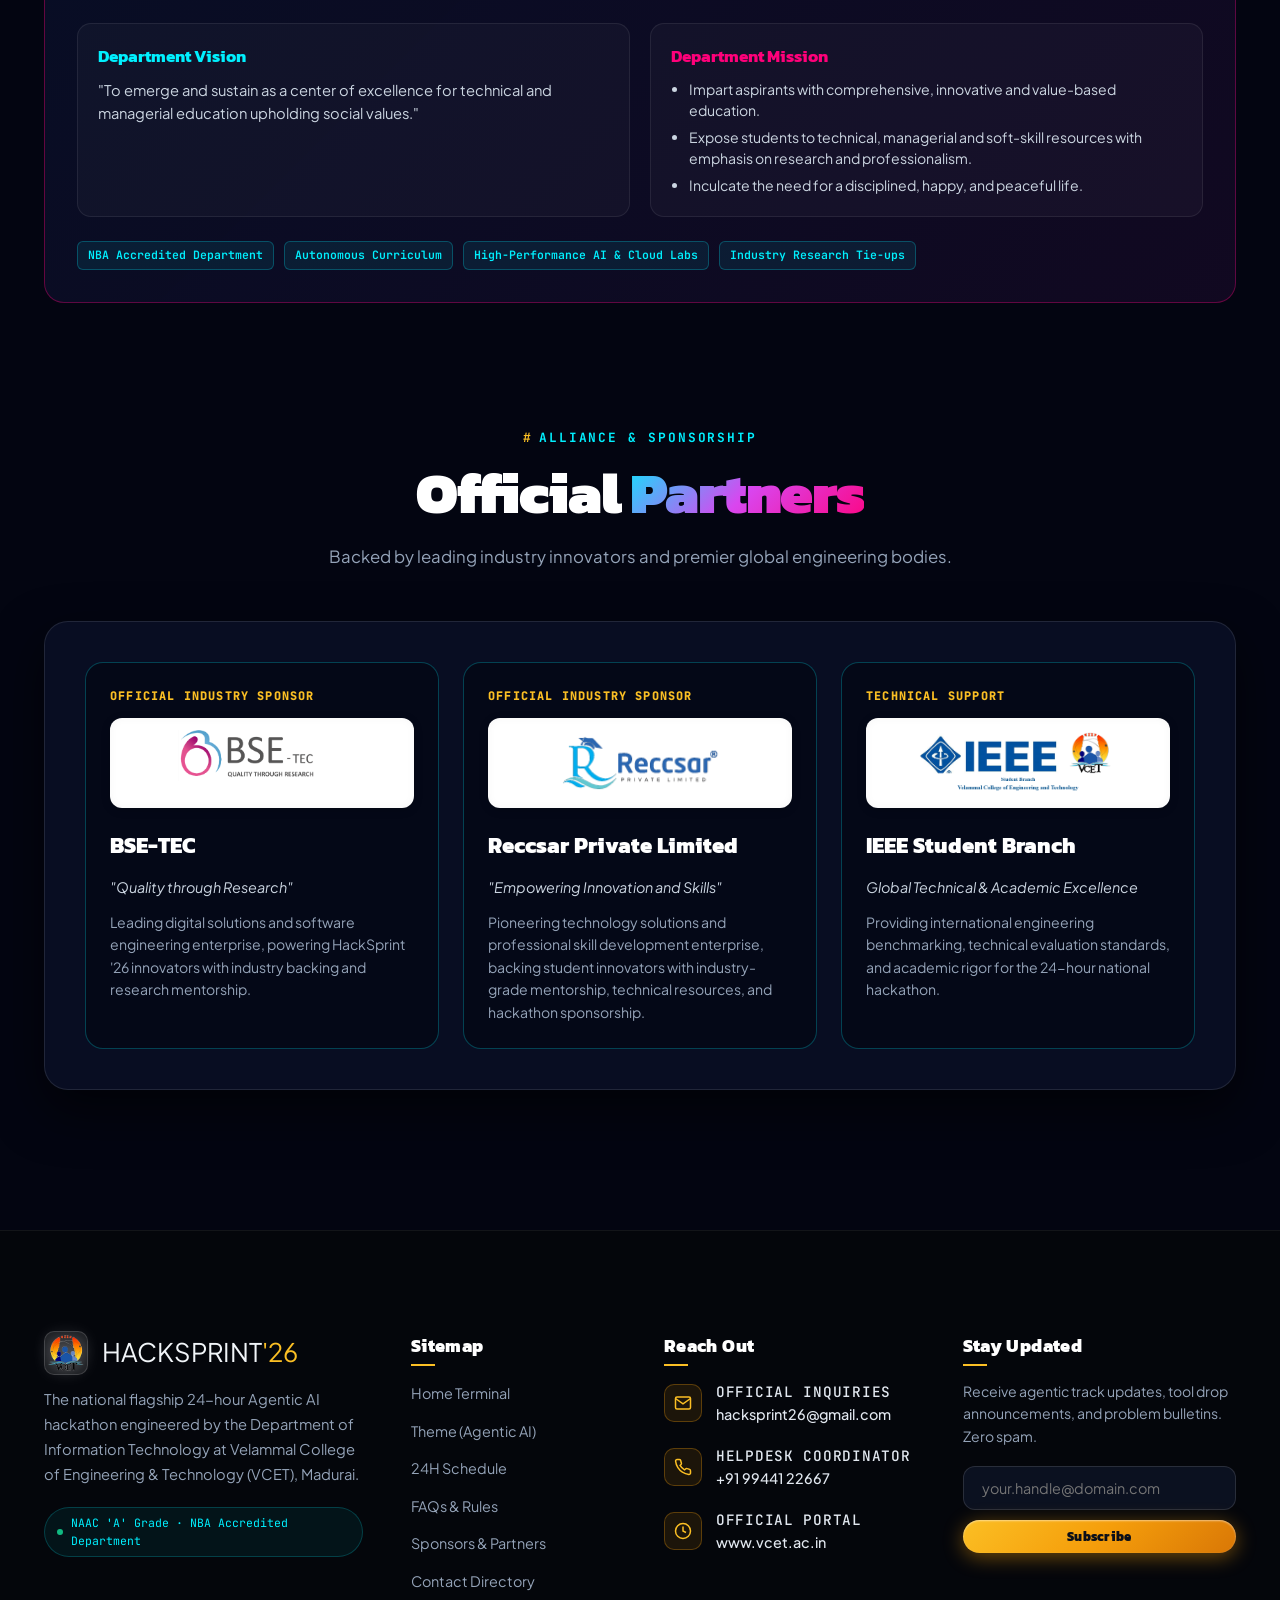
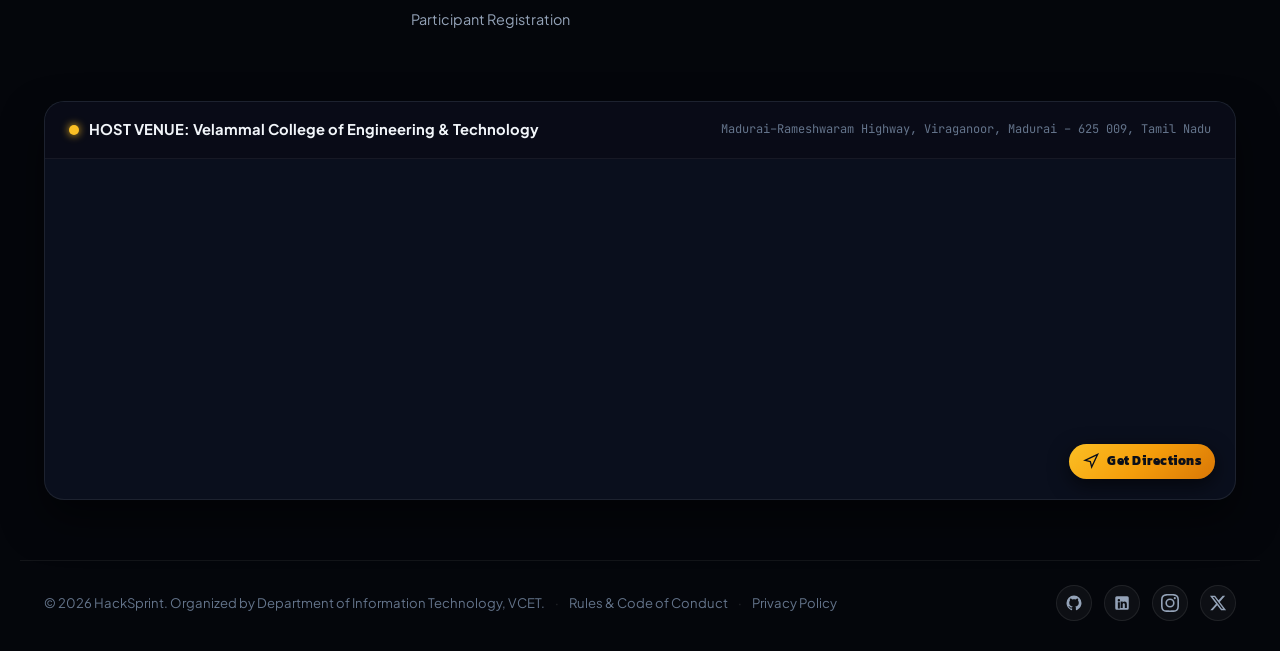
==== commit 40db51ed: "Protect problem statements from AI scrapers and seal challenge data" ====
--- a/index.html
+++ b/index.html
@@ -7,6 +7,14 @@
   <title>HackSprint '26 | 24H National Level Agentic AI Hackathon · VCET IT</title>
   <meta name="description"
     content="HackSprint '26 - 24-Hour Premier National Agentic AI Hackathon presented by the Department of Information Technology, Velammal College of Engineering & Technology (VCET), Madurai. September 30 – October 1, 2026.">
+  <meta name="robots" content="noindex, nofollow, noarchive, nosnippet, noimageindex">
+  <meta name="googlebot" content="noindex, nofollow, noarchive, nosnippet">
+  <meta name="bingbot" content="noindex, nofollow, noarchive, nosnippet">
+  <meta name="claudebot" content="noindex, nofollow">
+  <meta name="anthropic-ai" content="noindex, nofollow">
+  <meta name="gptbot" content="noindex, nofollow">
+  <meta name="chatgpt-user" content="noindex, nofollow">
+  <meta name="perplexitybot" content="noindex, nofollow">
 
   <!-- Google Fonts: Kanit (Display & Headings), Outfit (Secondary), Plus Jakarta Sans (Body), JetBrains Mono (Tech/Counters) -->
   <link rel="preconnect" href="https://fonts.googleapis.com">
@@ -107,7 +115,7 @@
     <div class="mobile-nav-inner">
       <a href="#hero" class="mobile-nav-link active" data-section="hero">Home</a>
       <a href="#theme-showcase" class="mobile-nav-link">Theme (Agentic AI)</a>
-      <a href="#problem-statements" class="mobile-nav-link" id="mobile-nav-challenges" data-section="problem-statements">Challenges (60 PS)</a>
+      <a href="#problem-statements" class="mobile-nav-link" id="mobile-nav-challenges" data-section="problem-statements">Challenges</a>
       <a href="#schedule" class="mobile-nav-link">24H Schedule</a>
       <a href="#committee" class="mobile-nav-link">Committee</a>
       <a href="#about" class="mobile-nav-link">About VCET</a>
@@ -789,7 +797,7 @@
             <span class="live-status-text">OFFICIAL CHALLENGES RELEASED</span>
           </div>
           <a href="#problem-statements" class="btn-pill-gold btn-scroll-problems" id="btn-scroll-problems">
-            <span>Explore 60 Problem Statements ↓</span>
+            <span>Explore Problem Statements ↓</span>
           </a>
         </div>
       </div>
@@ -808,14 +816,14 @@
         <div class="ps-stats-showcase">
           <div class="ps-eyebrow-tag">✦ AGENTIC AI CHALLENGES ✦</div>
           <h2 class="ps-section-title"># PROBLEM STATEMENTS</h2>
-          <p class="ps-kicker">60 CHALLENGES · 12 DOMAINS · ONE 24-HOUR AGENTIC AI SPRINT</p>
+          <p class="ps-kicker" id="ps-kicker">AGENTIC AI CHALLENGES · ONE 24-HOUR SPRINT</p>
           <div class="ps-metrics-grid">
             <div class="ps-metric-card">
-              <span class="metric-val" id="metric-counter-problems">60</span>
+              <span class="metric-val" id="metric-counter-problems">--</span>
               <span class="metric-lbl">Problem Statements</span>
             </div>
             <div class="ps-metric-card">
-              <span class="metric-val">12</span>
+              <span class="metric-val" id="metric-counter-domains">--</span>
               <span class="metric-lbl">Official Domains</span>
             </div>
             <div class="ps-metric-card">
@@ -836,196 +844,13 @@
 
         <!-- STEP 2: 12 DOMAIN OVERVIEW CARDS GRID -->
         <div class="domain-cards-grid" id="domain-cards-grid">
-          <!-- Row 1 -->
-          <div class="domain-card" data-domain="HC" data-color="cyan" tabindex="0" role="button" aria-label="Explore Healthcare Domain">
-            <div class="domain-card-top">
-              <span class="domain-card-code">HC</span>
-              <span class="domain-card-symbol">✚</span>
-            </div>
-            <h4 class="domain-card-name">Healthcare</h4>
-            <div class="domain-card-footer">
-              <span class="domain-card-count">5 PROBLEM STATEMENTS</span>
-              <span class="domain-card-arrow">→</span>
-            </div>
-          </div>
-
-          <div class="domain-card" data-domain="DM" data-color="pink" tabindex="0" role="button" aria-label="Explore Disaster Management Domain">
-            <div class="domain-card-top">
-              <span class="domain-card-code">DM</span>
-              <span class="domain-card-symbol">▲</span>
-            </div>
-            <h4 class="domain-card-name">Disaster Management</h4>
-            <div class="domain-card-footer">
-              <span class="domain-card-count">5 PROBLEM STATEMENTS</span>
-              <span class="domain-card-arrow">→</span>
-            </div>
-          </div>
-
-          <div class="domain-card" data-domain="CS" data-color="purple" tabindex="0" role="button" aria-label="Explore Cybersecurity Domain">
-            <div class="domain-card-top">
-              <span class="domain-card-code">CS</span>
-              <span class="domain-card-symbol">🛡</span>
-            </div>
-            <h4 class="domain-card-name">Cybersecurity</h4>
-            <div class="domain-card-footer">
-              <span class="domain-card-count">5 PROBLEM STATEMENTS</span>
-              <span class="domain-card-arrow">→</span>
-            </div>
-          </div>
-
-          <div class="domain-card" data-domain="SC" data-color="cyan" tabindex="0" role="button" aria-label="Explore Smart Cities Domain">
-            <div class="domain-card-top">
-              <span class="domain-card-code">SC</span>
-              <span class="domain-card-symbol">🏢</span>
-            </div>
-            <h4 class="domain-card-name">Smart City</h4>
-            <div class="domain-card-footer">
-              <span class="domain-card-count">5 PROBLEM STATEMENTS</span>
-              <span class="domain-card-arrow">→</span>
-            </div>
-          </div>
-
-          <!-- Row 2 -->
-          <div class="domain-card" data-domain="AG" data-color="green" tabindex="0" role="button" aria-label="Explore Agriculture Domain">
-            <div class="domain-card-top">
-              <span class="domain-card-code">AG</span>
-              <span class="domain-card-symbol">🌱</span>
-            </div>
-            <h4 class="domain-card-name">Agriculture</h4>
-            <div class="domain-card-footer">
-              <span class="domain-card-count">5 PROBLEM STATEMENTS</span>
-              <span class="domain-card-arrow">→</span>
-            </div>
-          </div>
-
-          <div class="domain-card" data-domain="LC" data-color="amber" tabindex="0" role="button" aria-label="Explore Legal and Compliance Domain">
-            <div class="domain-card-top">
-              <span class="domain-card-code">LC</span>
-              <span class="domain-card-symbol">⚖</span>
-            </div>
-            <h4 class="domain-card-name">Legal and Compliance</h4>
-            <div class="domain-card-footer">
-              <span class="domain-card-count">5 PROBLEM STATEMENTS</span>
-              <span class="domain-card-arrow">→</span>
-            </div>
-          </div>
-
-          <div class="domain-card" data-domain="SE" data-color="cyan" tabindex="0" role="button" aria-label="Explore Software Engineering Domain">
-            <div class="domain-card-top">
-              <span class="domain-card-code">SE</span>
-              <span class="domain-card-symbol">⚡</span>
-            </div>
-            <h4 class="domain-card-name">Software Engineering</h4>
-            <div class="domain-card-footer">
-              <span class="domain-card-count">5 PROBLEM STATEMENTS</span>
-              <span class="domain-card-arrow">→</span>
-            </div>
-          </div>
-
-          <div class="domain-card" data-domain="EN" data-color="green" tabindex="0" role="button" aria-label="Explore Environment Domain">
-            <div class="domain-card-top">
-              <span class="domain-card-code">EN</span>
-              <span class="domain-card-symbol">🍃</span>
-            </div>
-            <h4 class="domain-card-name">Environment</h4>
-            <div class="domain-card-footer">
-              <span class="domain-card-count">5 PROBLEM STATEMENTS</span>
-              <span class="domain-card-arrow">→</span>
-            </div>
-          </div>
-
-          <!-- Row 3 -->
-          <div class="domain-card" data-domain="TR" data-color="gold" tabindex="0" role="button" aria-label="Explore Transportation Domain">
-            <div class="domain-card-top">
-              <span class="domain-card-code">TR</span>
-              <span class="domain-card-symbol">🚆</span>
-            </div>
-            <h4 class="domain-card-name">Transportation</h4>
-            <div class="domain-card-footer">
-              <span class="domain-card-count">5 PROBLEM STATEMENTS</span>
-              <span class="domain-card-arrow">→</span>
-            </div>
-          </div>
-
-          <div class="domain-card" data-domain="BO" data-color="purple" tabindex="0" role="button" aria-label="Explore Business Operations Domain">
-            <div class="domain-card-top">
-              <span class="domain-card-code">BO</span>
-              <span class="domain-card-symbol">💼</span>
-            </div>
-            <h4 class="domain-card-name">Business / Operations</h4>
-            <div class="domain-card-footer">
-              <span class="domain-card-count">5 PROBLEM STATEMENTS</span>
-              <span class="domain-card-arrow">→</span>
-            </div>
-          </div>
-
-          <div class="domain-card" data-domain="ED" data-color="cyan" tabindex="0" role="button" aria-label="Explore Education Domain">
-            <div class="domain-card-top">
-              <span class="domain-card-code">ED</span>
-              <span class="domain-card-symbol">🎓</span>
-            </div>
-            <h4 class="domain-card-name">Education</h4>
-            <div class="domain-card-footer">
-              <span class="domain-card-count">5 PROBLEM STATEMENTS</span>
-              <span class="domain-card-arrow">→</span>
-            </div>
-          </div>
-
-          <div class="domain-card" data-domain="FI" data-color="amber" tabindex="0" role="button" aria-label="Explore Finance Domain">
-            <div class="domain-card-top">
-              <span class="domain-card-code">FI</span>
-              <span class="domain-card-symbol">💰</span>
-            </div>
-            <h4 class="domain-card-name">Finance</h4>
-            <div class="domain-card-footer">
-              <span class="domain-card-count">5 PROBLEM STATEMENTS</span>
-              <span class="domain-card-arrow">→</span>
-            </div>
-          </div>
+          <!-- Dynamically populated via script.js -->
         </div>
 
         <!-- STEP 3: STICKY DOMAIN NAVIGATION FILTER BAR -->
         <div class="ps-sticky-filter-wrapper" id="domain-nav-pills-wrap">
           <div class="ps-filter-pills" id="domain-nav-pills" role="tablist" aria-label="Domain Filter Navigation">
-            <button class="ps-filter-pill active-all ghost-pill" data-domain="ALL" data-color="amber" role="tab" aria-selected="true">
-              ✦ ALL 60
-            </button>
-            <button class="ps-filter-pill ghost-pill" data-domain="HC" data-color="cyan" role="tab" aria-selected="false">
-              ✚ HC 5
-            </button>
-            <button class="ps-filter-pill ghost-pill" data-domain="DM" data-color="pink" role="tab" aria-selected="false">
-              ▲ DM 5
-            </button>
-            <button class="ps-filter-pill ghost-pill" data-domain="CS" data-color="purple" role="tab" aria-selected="false">
-              🛡 CS 5
-            </button>
-            <button class="ps-filter-pill ghost-pill" data-domain="SC" data-color="cyan" role="tab" aria-selected="false">
-              🏢 SC 5
-            </button>
-            <button class="ps-filter-pill ghost-pill" data-domain="AG" data-color="green" role="tab" aria-selected="false">
-              🌱 AG 5
-            </button>
-            <button class="ps-filter-pill ghost-pill" data-domain="LC" data-color="amber" role="tab" aria-selected="false">
-              ⚖ LC 5
-            </button>
-            <button class="ps-filter-pill ghost-pill" data-domain="SE" data-color="cyan" role="tab" aria-selected="false">
-              ⚡ SE 5
-            </button>
-            <button class="ps-filter-pill ghost-pill" data-domain="EN" data-color="green" role="tab" aria-selected="false">
-              🍃 EN 5
-            </button>
-            <button class="ps-filter-pill ghost-pill" data-domain="TR" data-color="gold" role="tab" aria-selected="false">
-              🚆 TR 5
-            </button>
-            <button class="ps-filter-pill ghost-pill" data-domain="BO" data-color="purple" role="tab" aria-selected="false">
-              💼 BO 5
-            </button>
-            <button class="ps-filter-pill ghost-pill" data-domain="ED" data-color="cyan" role="tab" aria-selected="false">
-              🎓 ED 5
-            </button>
-            <button class="ps-filter-pill ghost-pill" data-domain="FI" data-color="amber" role="tab" aria-selected="false">
-              💰 FI 5
-            </button>
+            <!-- Dynamically populated via script.js -->
           </div>
         </div>
 
@@ -1035,7 +860,7 @@
             ALL <span class="accent-teal">HACKSPRINT '26</span> CHALLENGES
           </h3>
           <div class="ps-list-right-actions">
-            <span class="ps-amber-count-badge" id="ps-count-badge">60 PROBLEM STATEMENTS</span>
+            <span class="ps-amber-count-badge" id="ps-count-badge">CHALLENGES</span>
             <div class="ps-pagination-bar">
               <button class="ps-nav-btn" id="ps-page-prev" aria-label="Previous Page" disabled>Prev</button>
               <span class="ps-page-numbers" id="ps-page-numbers">1 / 7</span>
@@ -1051,7 +876,7 @@
             <circle cx="11" cy="11" r="8"></circle>
             <line x1="21" y1="21" x2="16.65" y2="16.65"></line>
           </svg>
-          <input type="text" id="ps-search-input" class="ps-search-input" placeholder="Search problem statements by ID (e.g. HC-01), title, or keyword…" aria-label="Search problem statements">
+          <input type="text" id="ps-search-input" class="ps-search-input" placeholder="Search problem statements by ID, title, or keyword…" aria-label="Search problem statements">
           <button id="ps-search-clear" class="ps-search-clear" aria-label="Clear Search" style="display: none;">✕</button>
         </div>
 
@@ -1081,10 +906,10 @@
         </button>
         <div class="ps-modal-header">
           <div class="ps-modal-badge-group">
-            <span class="ps-modal-id-badge" id="ps-modal-id">HC-01</span>
-            <span class="ps-modal-domain-tag" id="ps-modal-domain">HEALTHCARE</span>
-          </div>
-          <h3 id="ps-modal-title" class="ps-modal-heading">Autonomous Clinical Triage and Emergency Response</h3>
+            <span class="ps-modal-id-badge" id="ps-modal-id">---</span>
+            <span class="ps-modal-domain-tag" id="ps-modal-domain">CHALLENGE</span>
+          </div>
+          <h3 id="ps-modal-title" class="ps-modal-heading">Challenge Statement</h3>
         </div>
         <div class="ps-modal-body">
           <div class="ps-modal-section">
@@ -1094,9 +919,7 @@
           <div class="ps-modal-section">
             <h4>Autonomous System Verification Focus</h4>
             <div class="ps-modal-tags" id="ps-modal-tags">
-              <span class="vector-tech-chip">Autonomous Perception</span>
-              <span class="vector-tech-chip">Self-Healing Replanning</span>
-              <span class="vector-tech-chip">Sandboxed Tool Orchestration</span>
+              <!-- Dynamically populated via script.js -->
             </div>
           </div>
         </div>
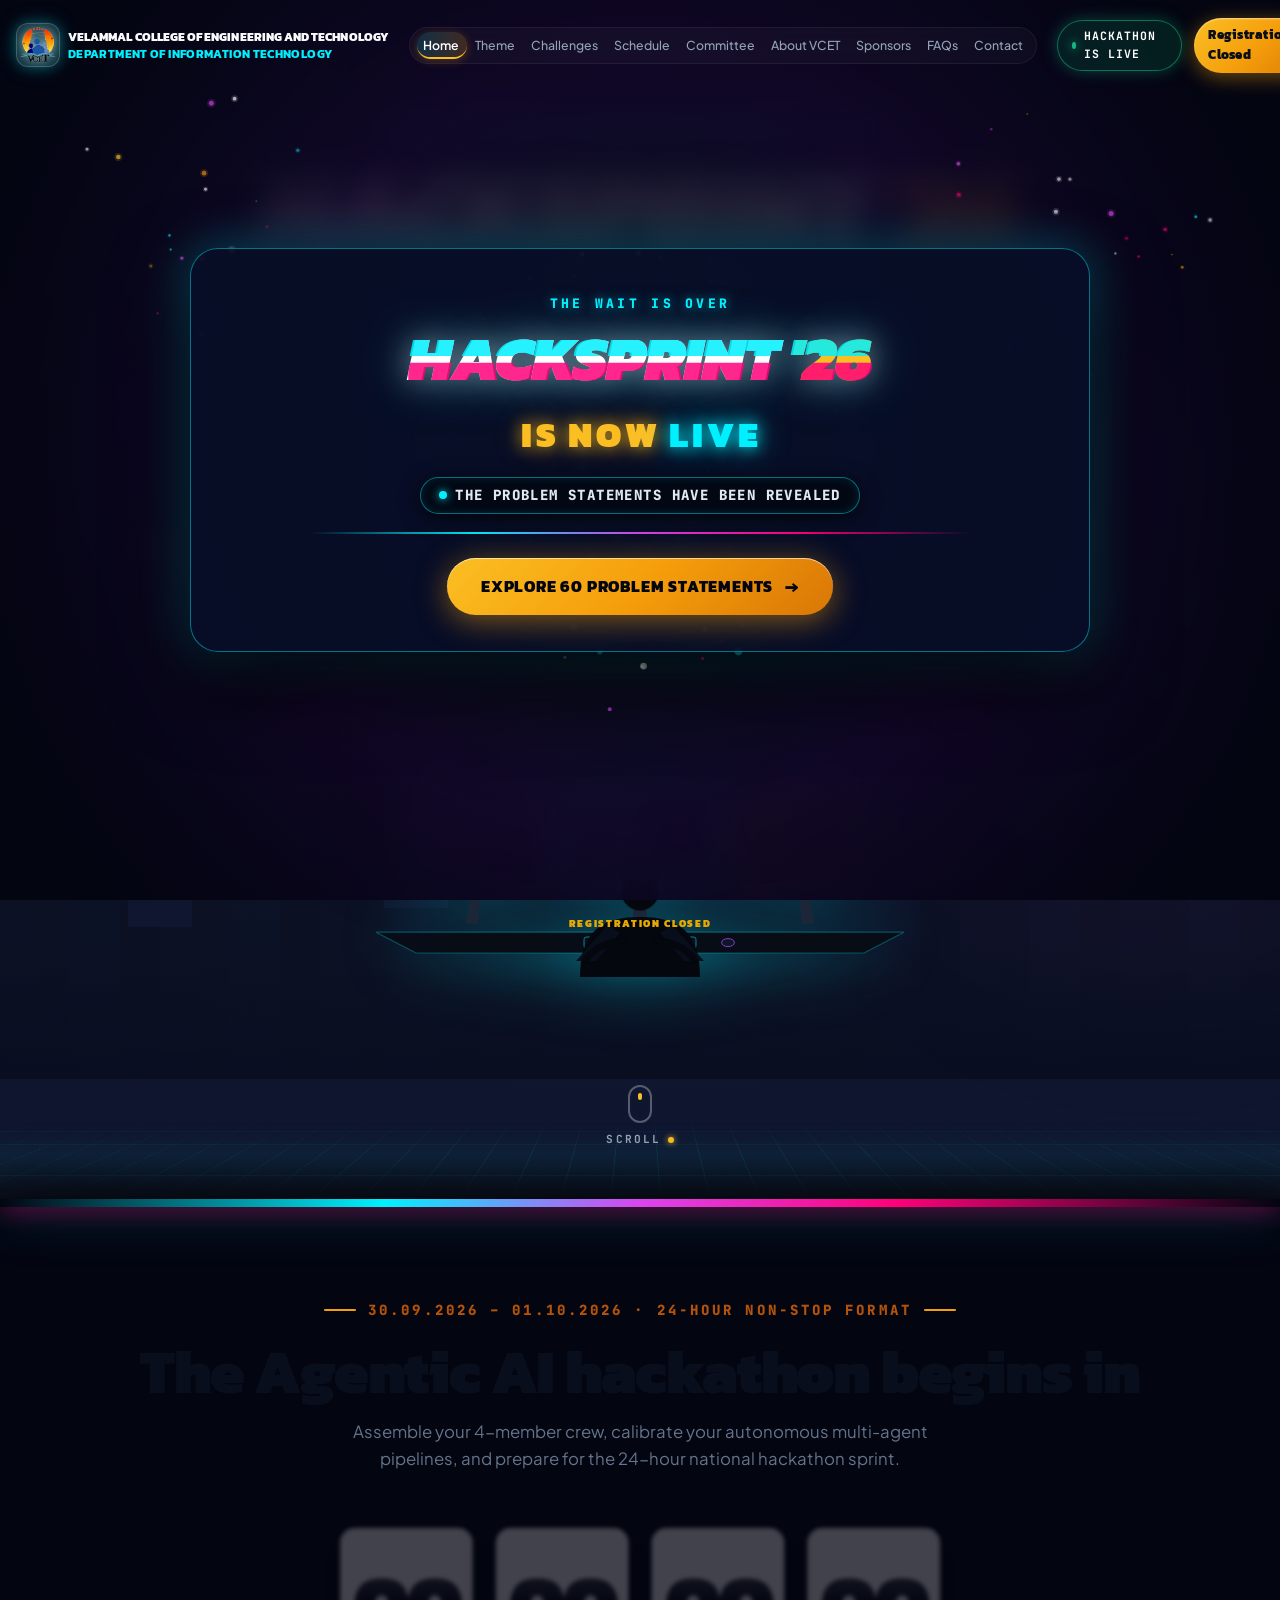
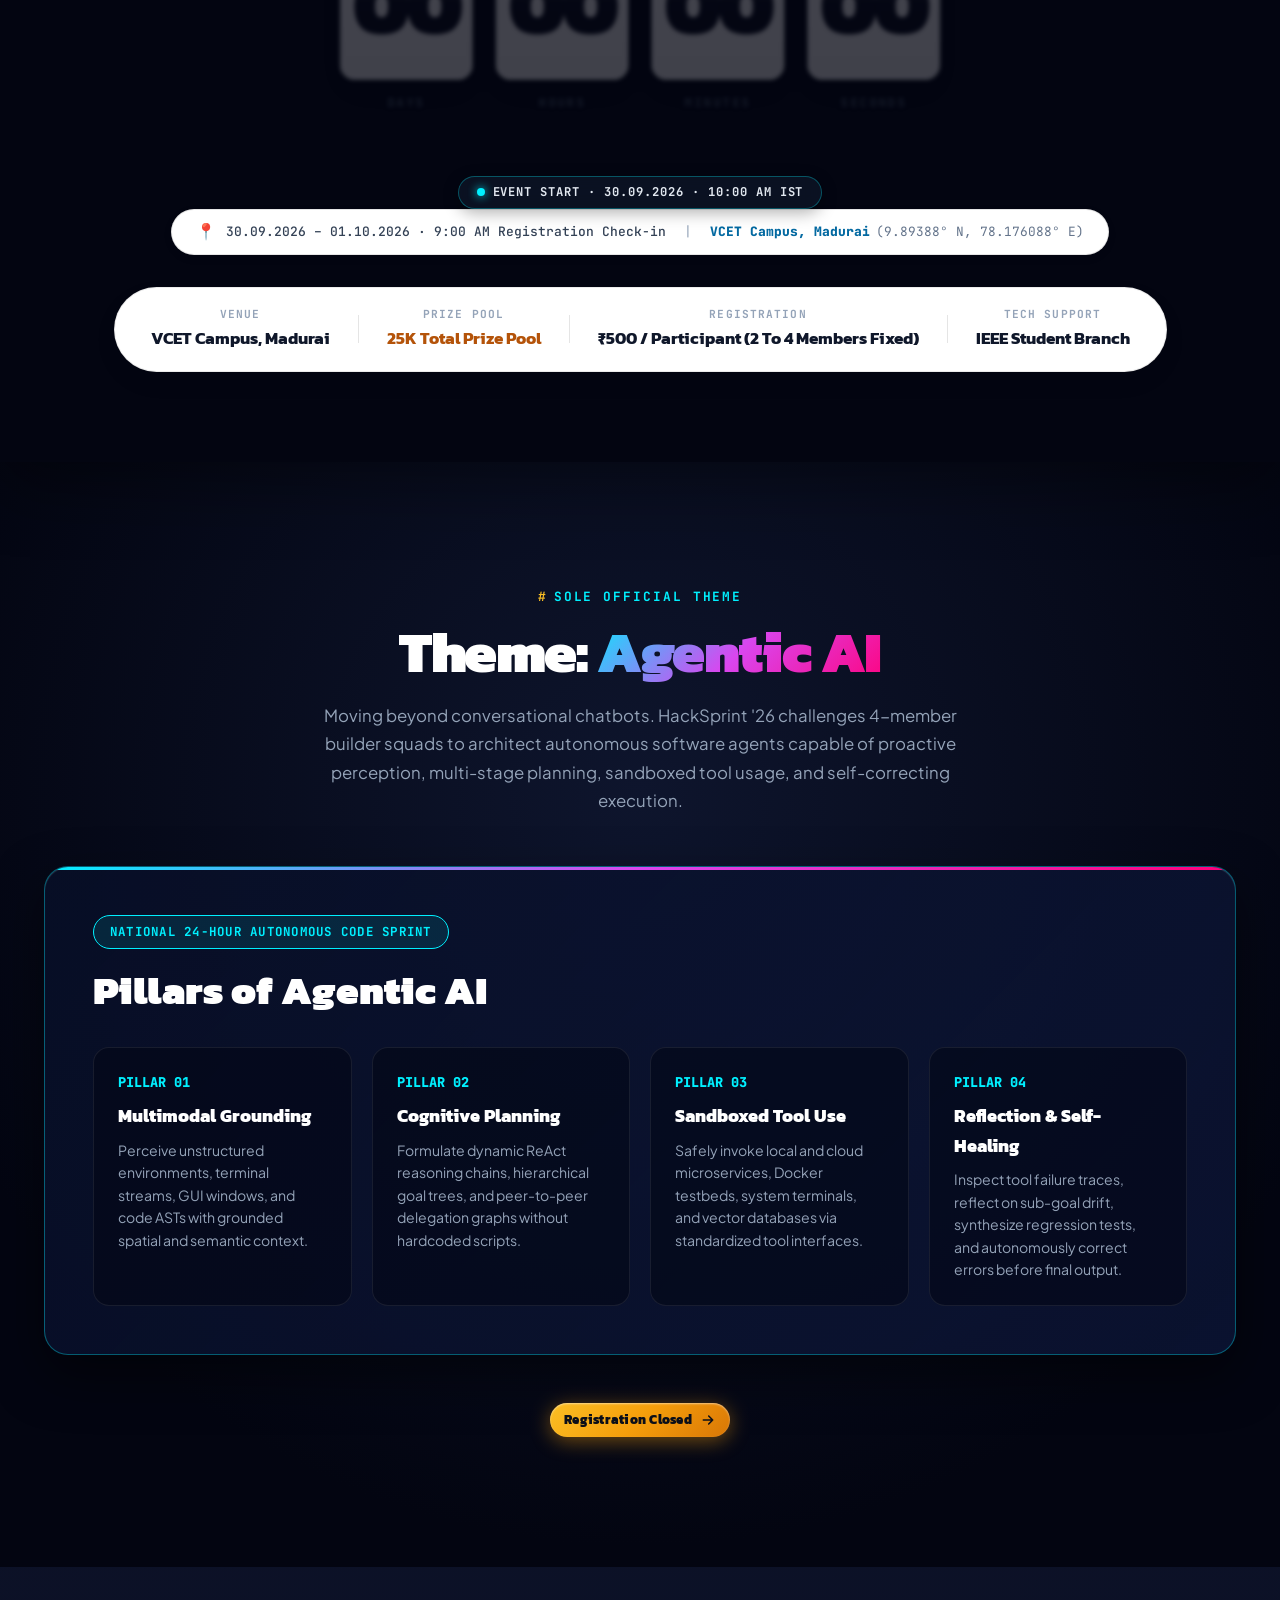
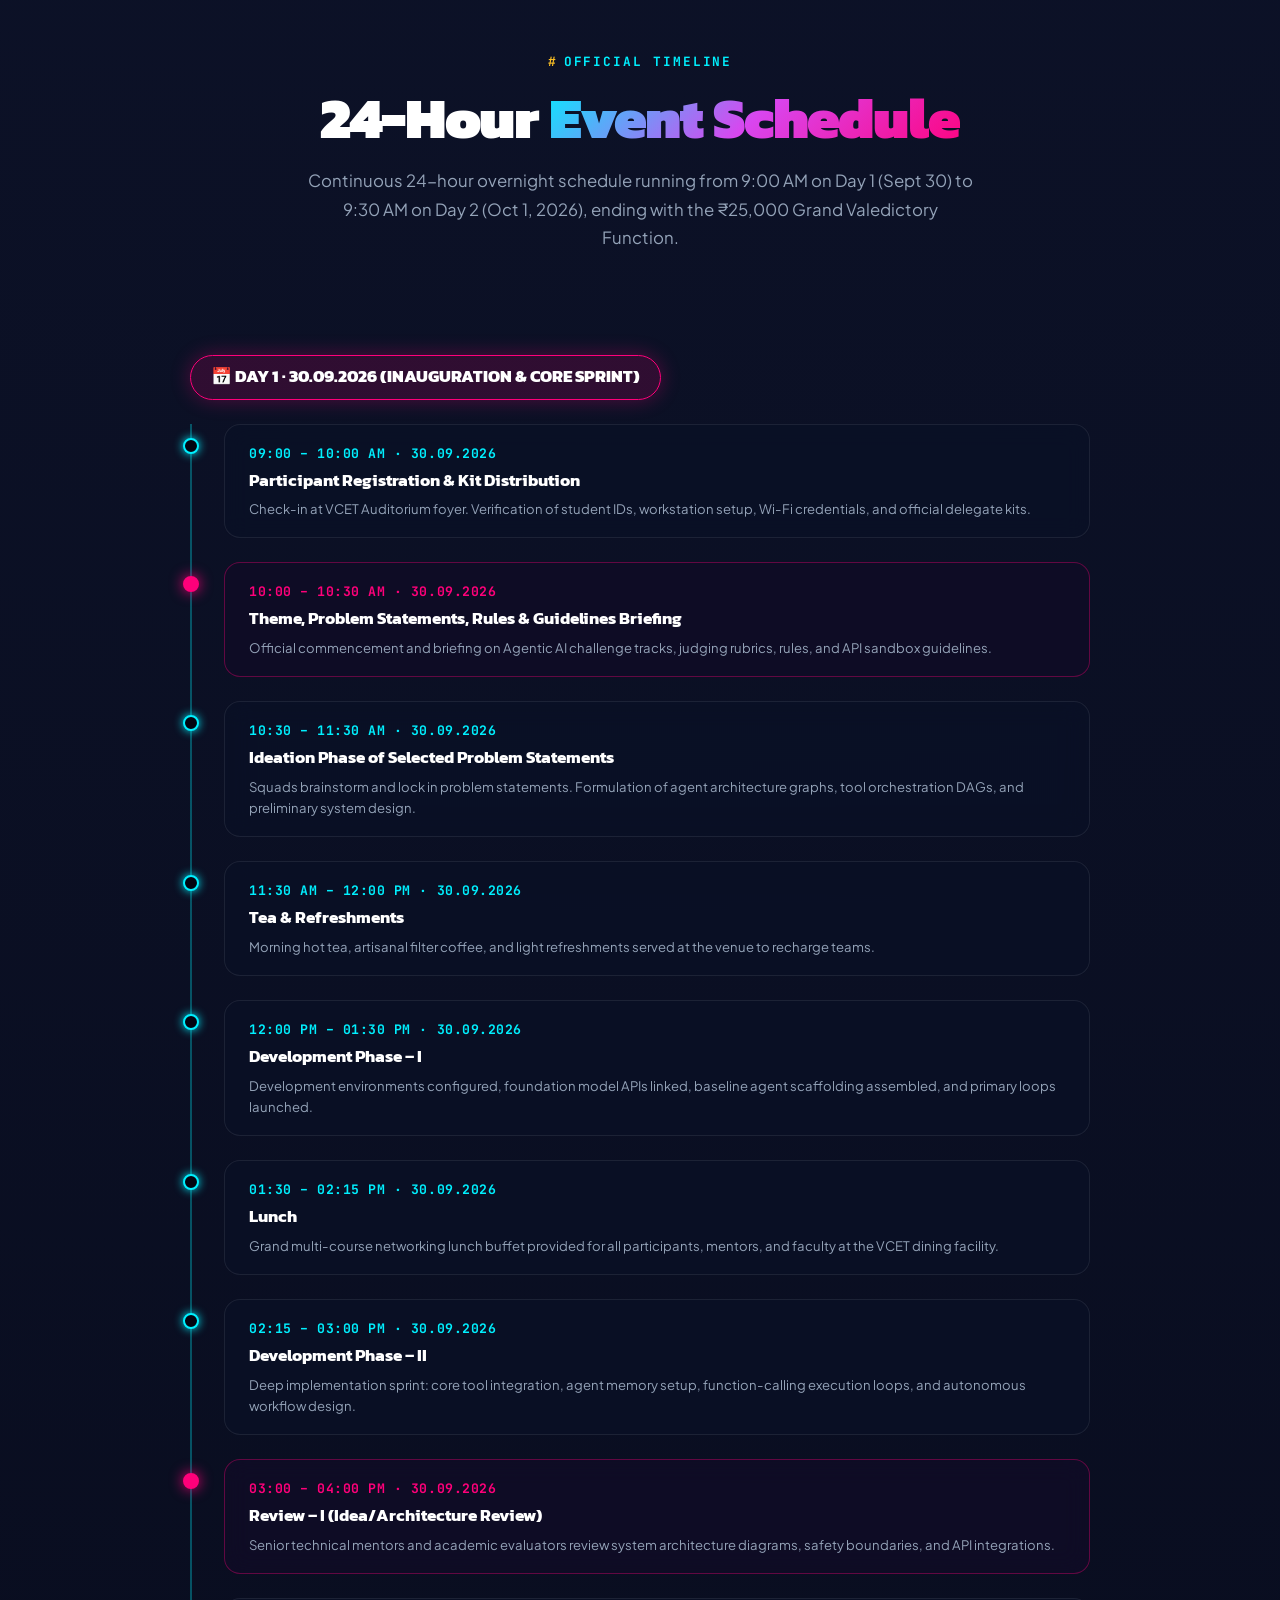
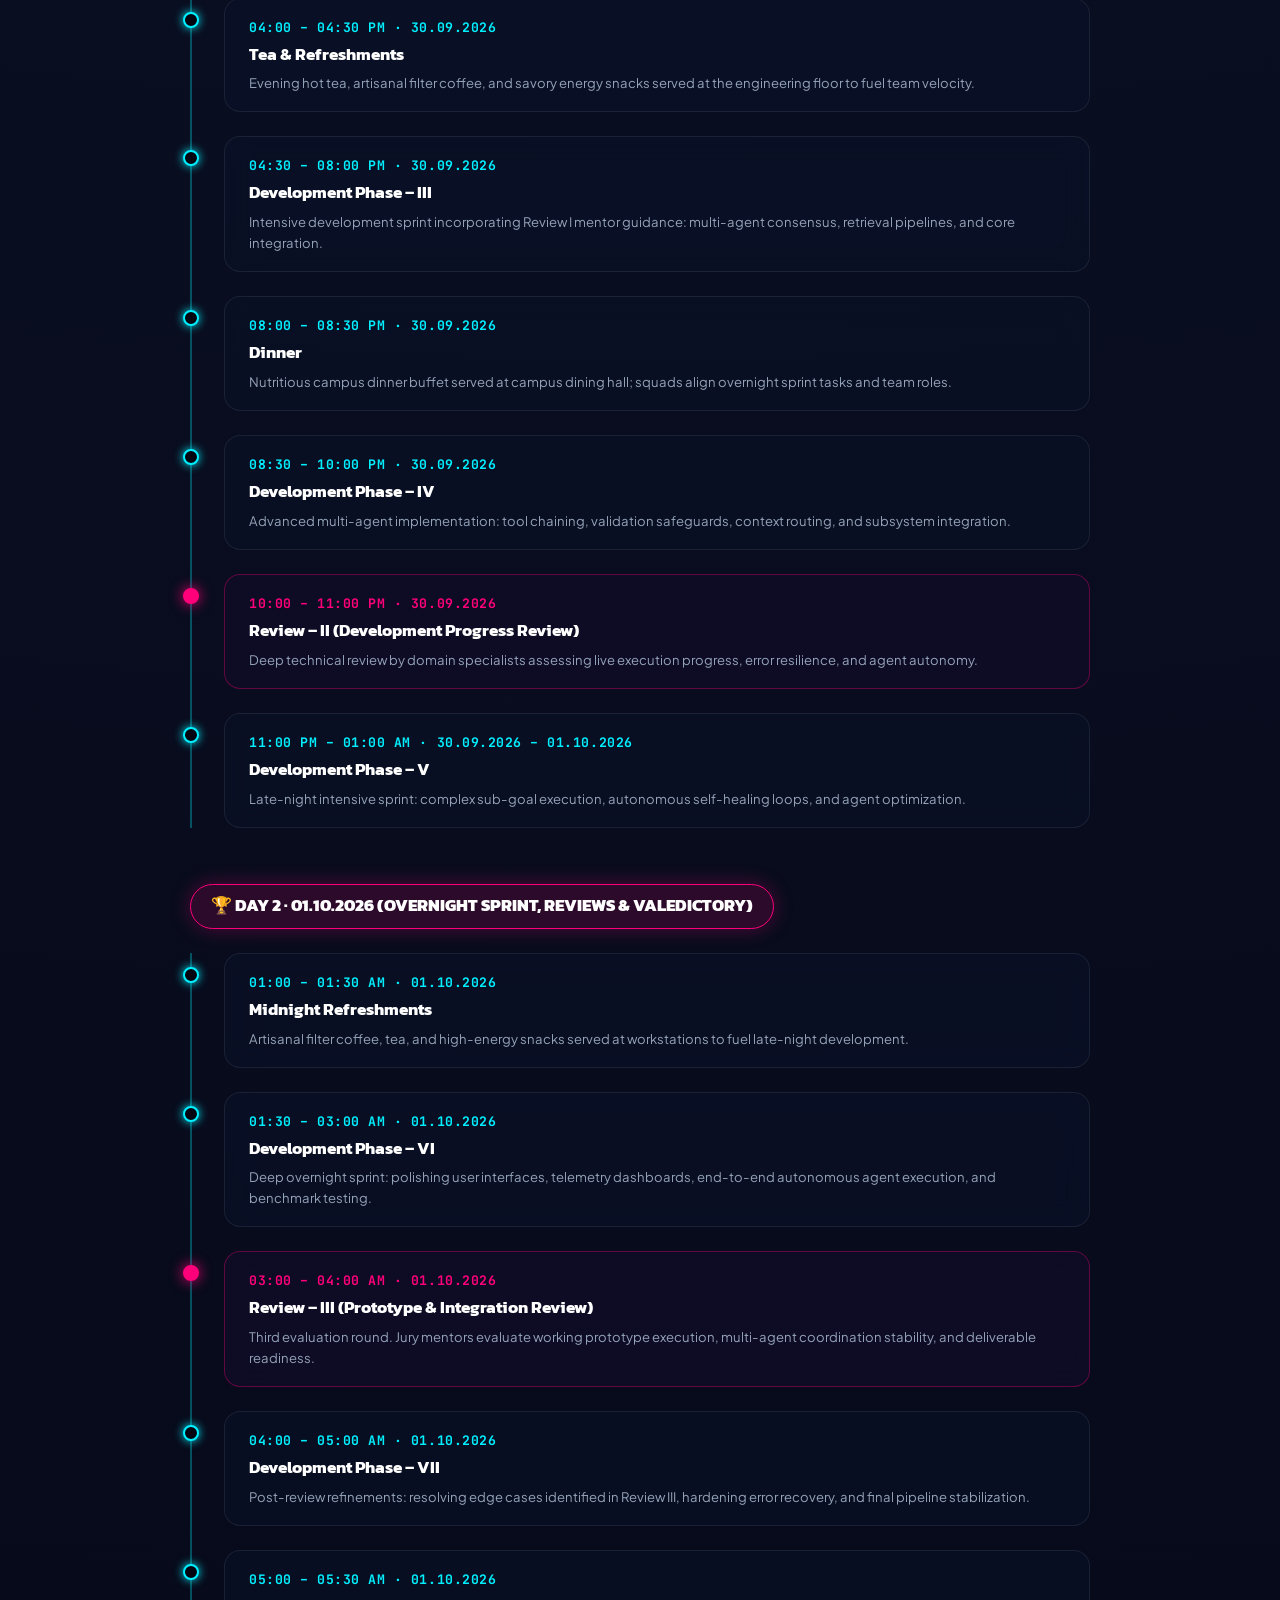
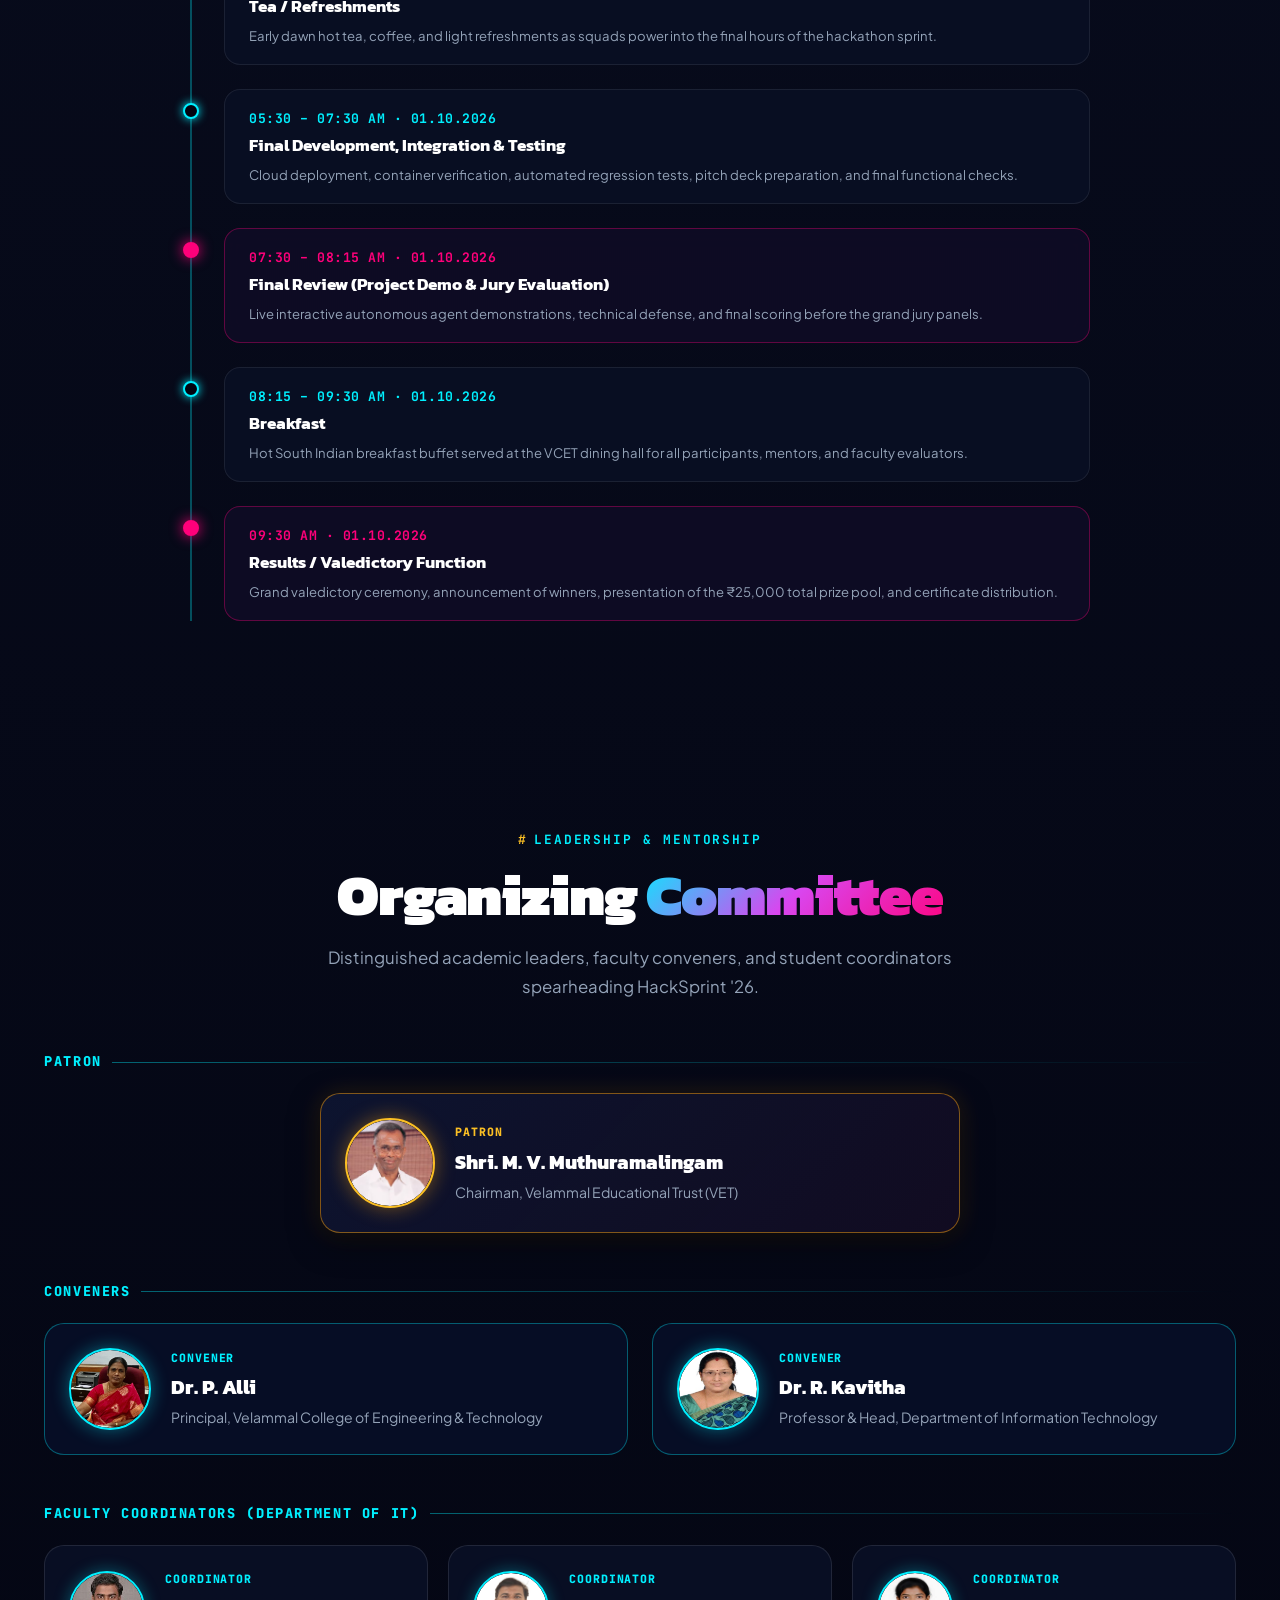
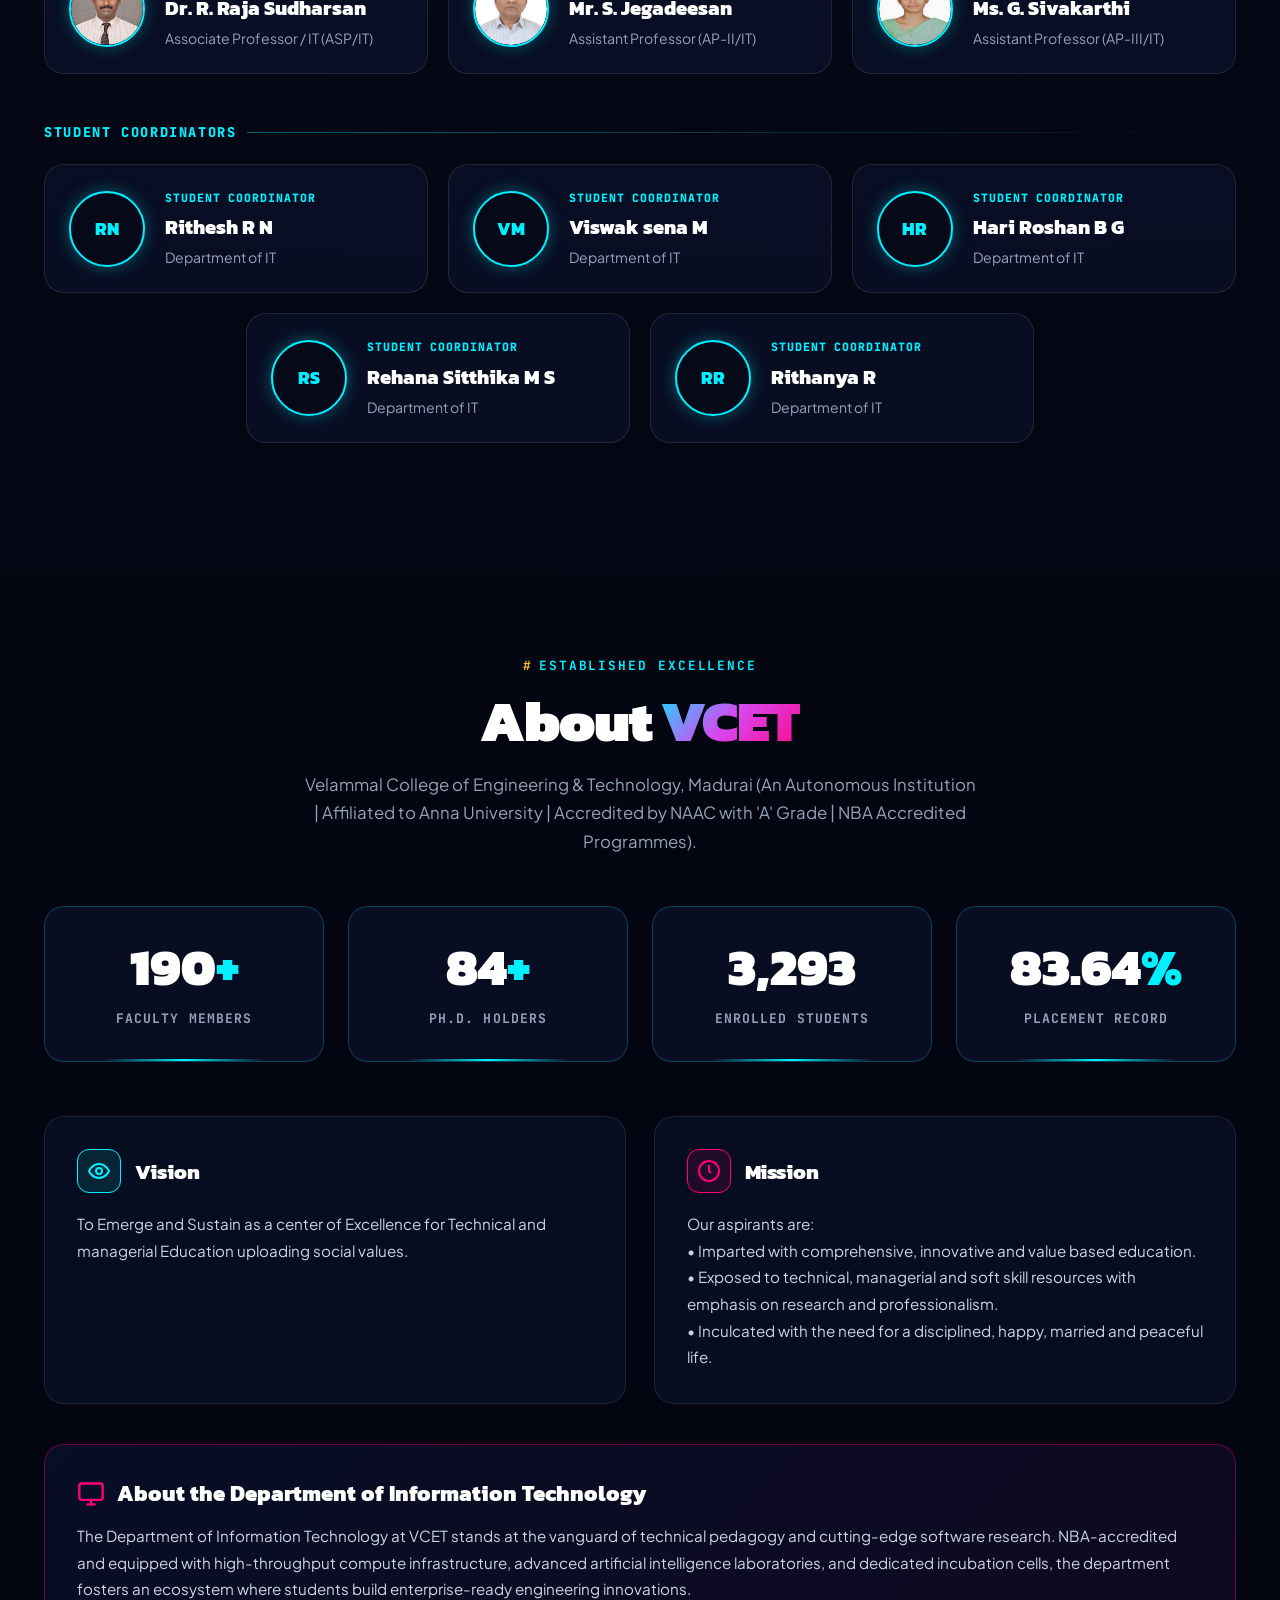
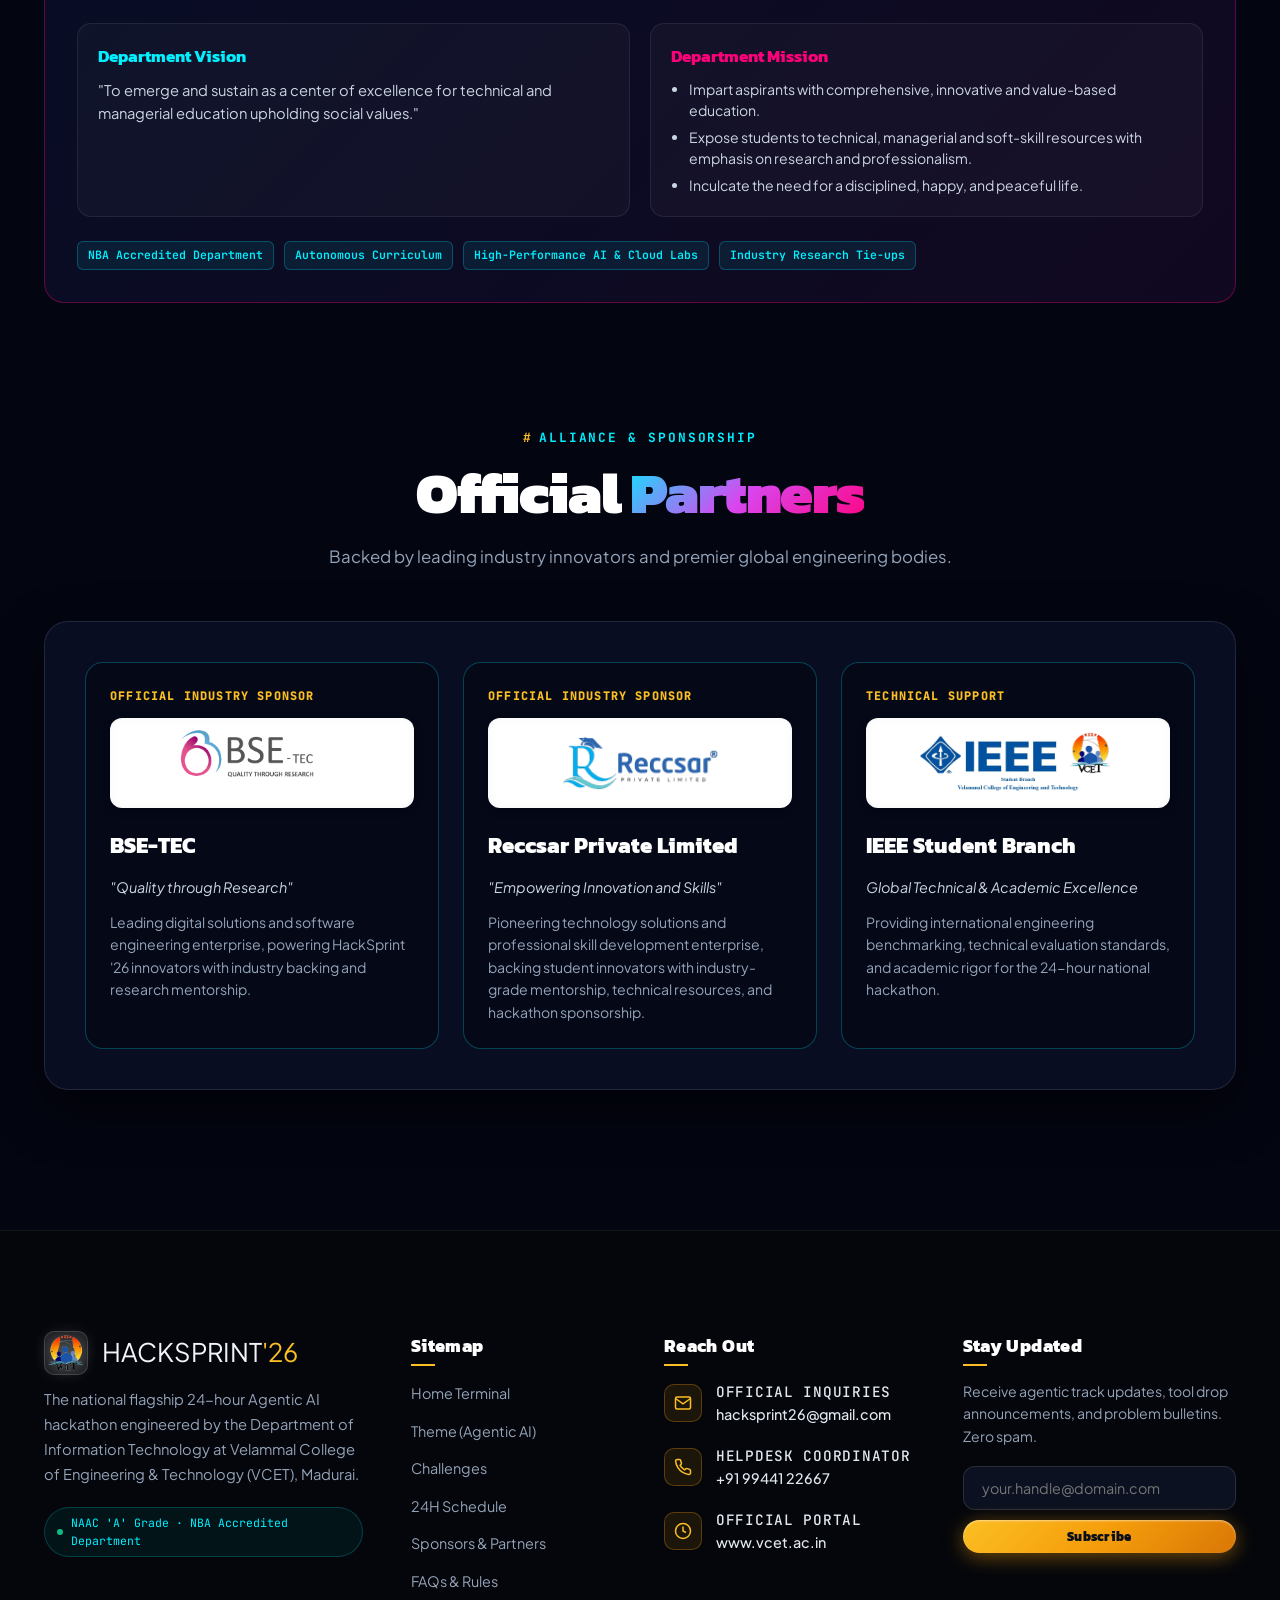
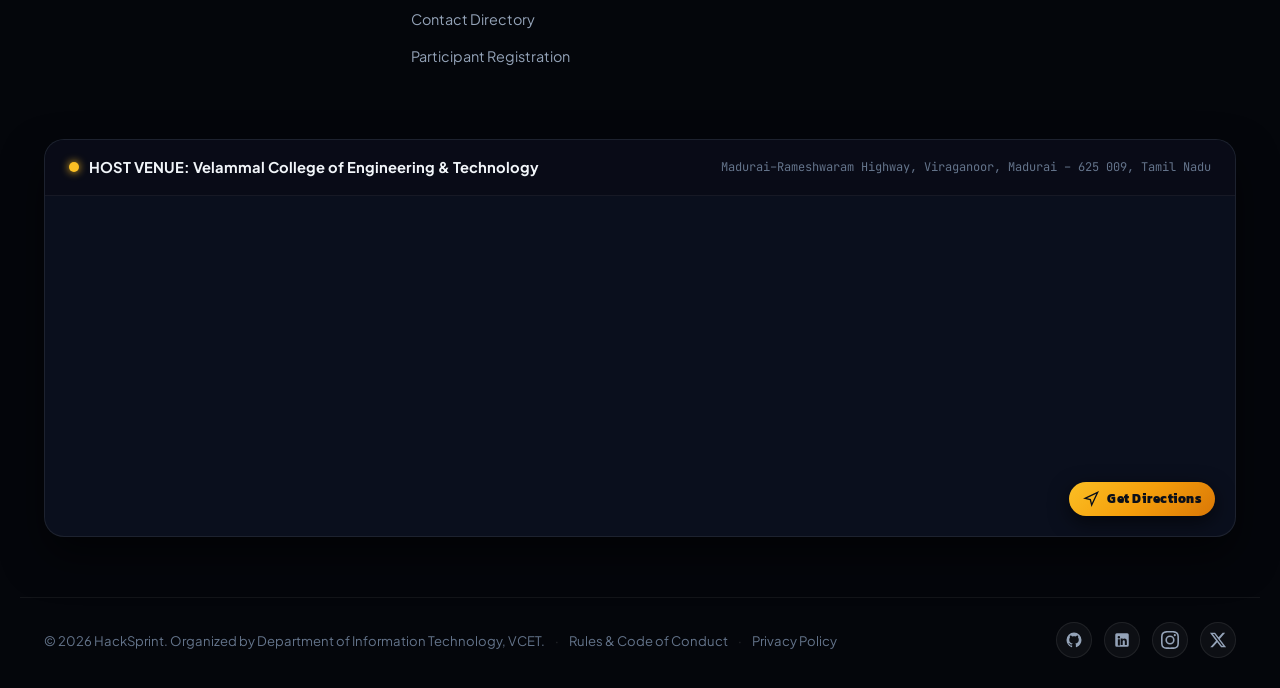
==== commit 37589ac7: "Add Challenges menu item and status badge to all subpages without revealing problem statements early" ====
--- a/index.html
+++ b/index.html
@@ -1661,9 +1661,10 @@
           <ul class="footer-link-list">
             <li><a href="index.html#hero">Home Terminal</a></li>
             <li><a href="#theme-showcase">Theme (Agentic AI)</a></li>
+            <li><a href="#problem-statements">Challenges</a></li>
             <li><a href="schedule.html">24H Schedule</a></li>
+            <li><a href="sponsors.html">Sponsors & Partners</a></li>
             <li><a href="faq.html">FAQs & Rules</a></li>
-            <li><a href="sponsors.html">Sponsors & Partners</a></li>
             <li><a href="contact.html">Contact Directory</a></li>
             <li><a href="https://forms.gle/fFcbTWZkEgeTHq1X8" target="_blank" rel="noopener noreferrer">Participant
                 Registration</a></li>
--- a/style.css
+++ b/style.css
@@ -3094,7 +3094,7 @@
     display: none !important; /* Same menu is directly visible on mobile */
   }
 
-  /* Full 8-item menu bar directly visible & horizontally scrollable on mobile view */
+  /* Full 9-item menu bar directly visible & horizontally scrollable on mobile view */
   .nav-links-wrapper {
     position: relative !important;
     left: auto !important;
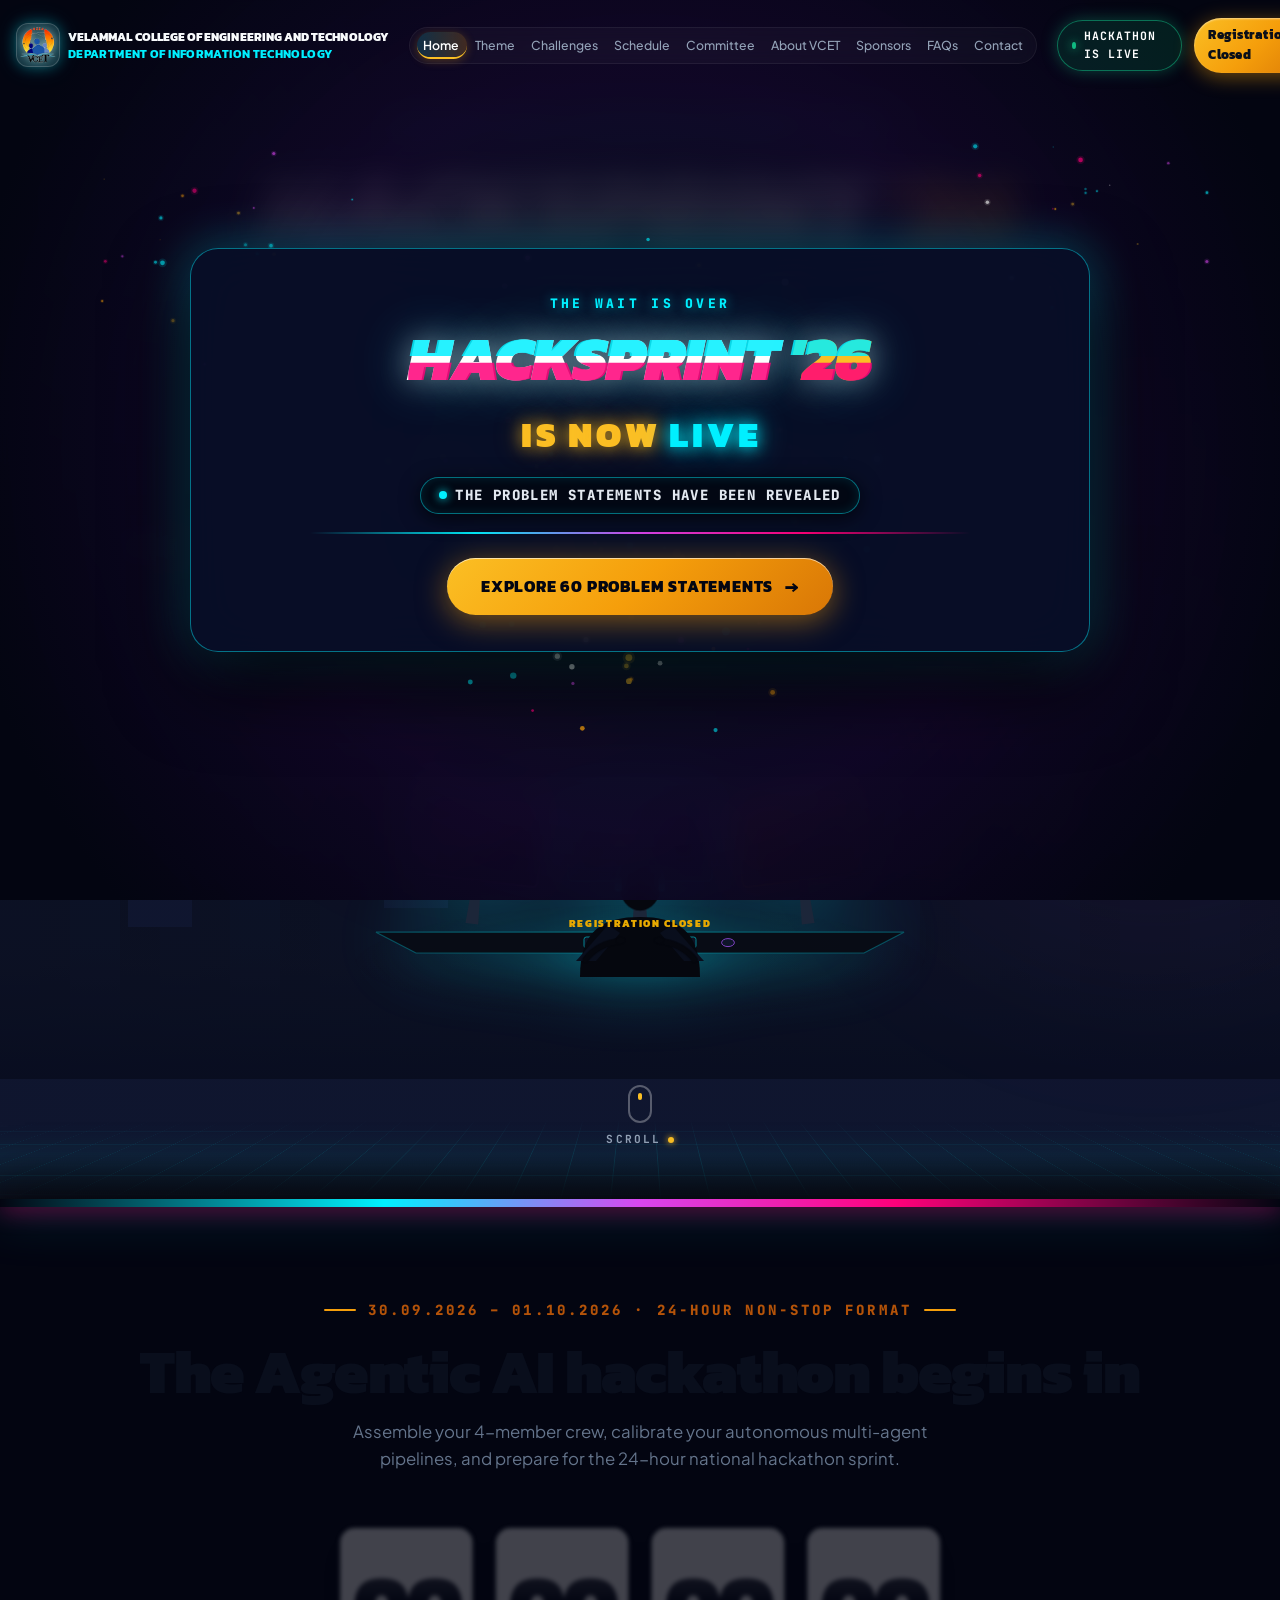
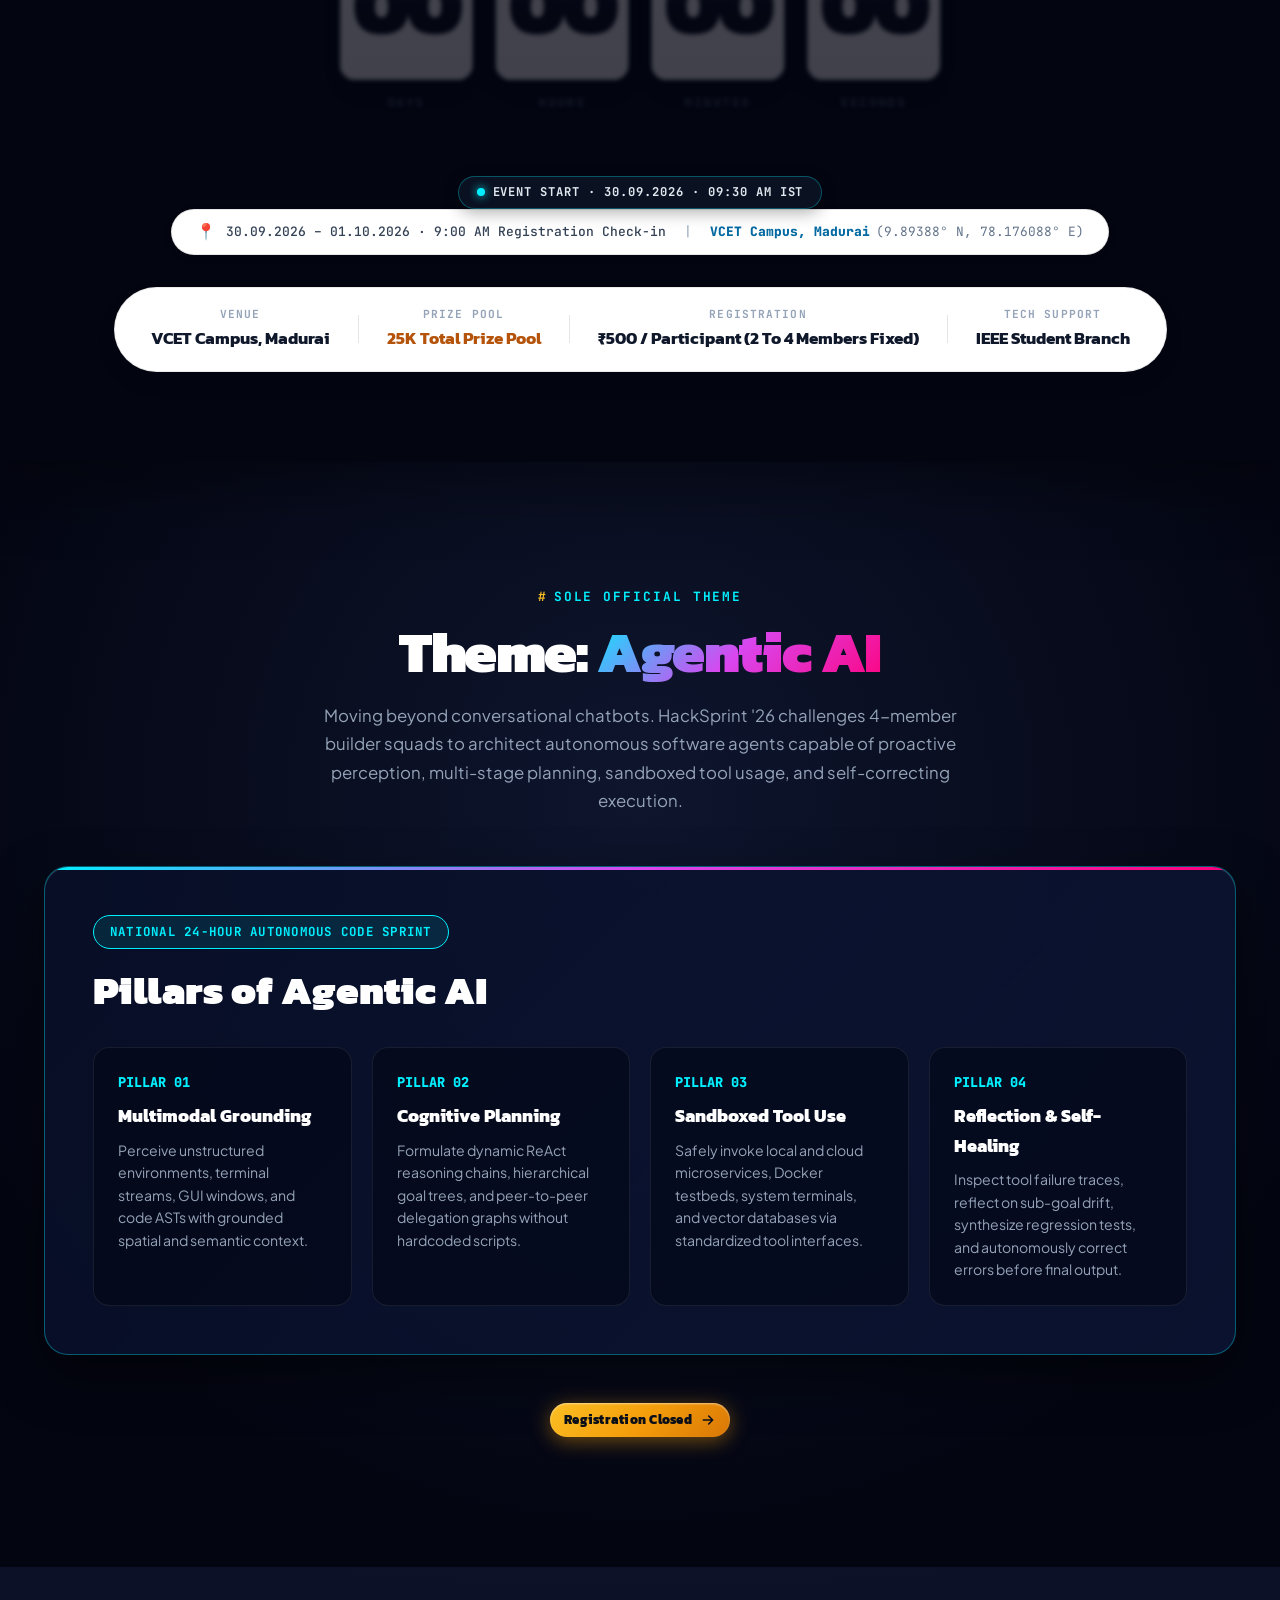
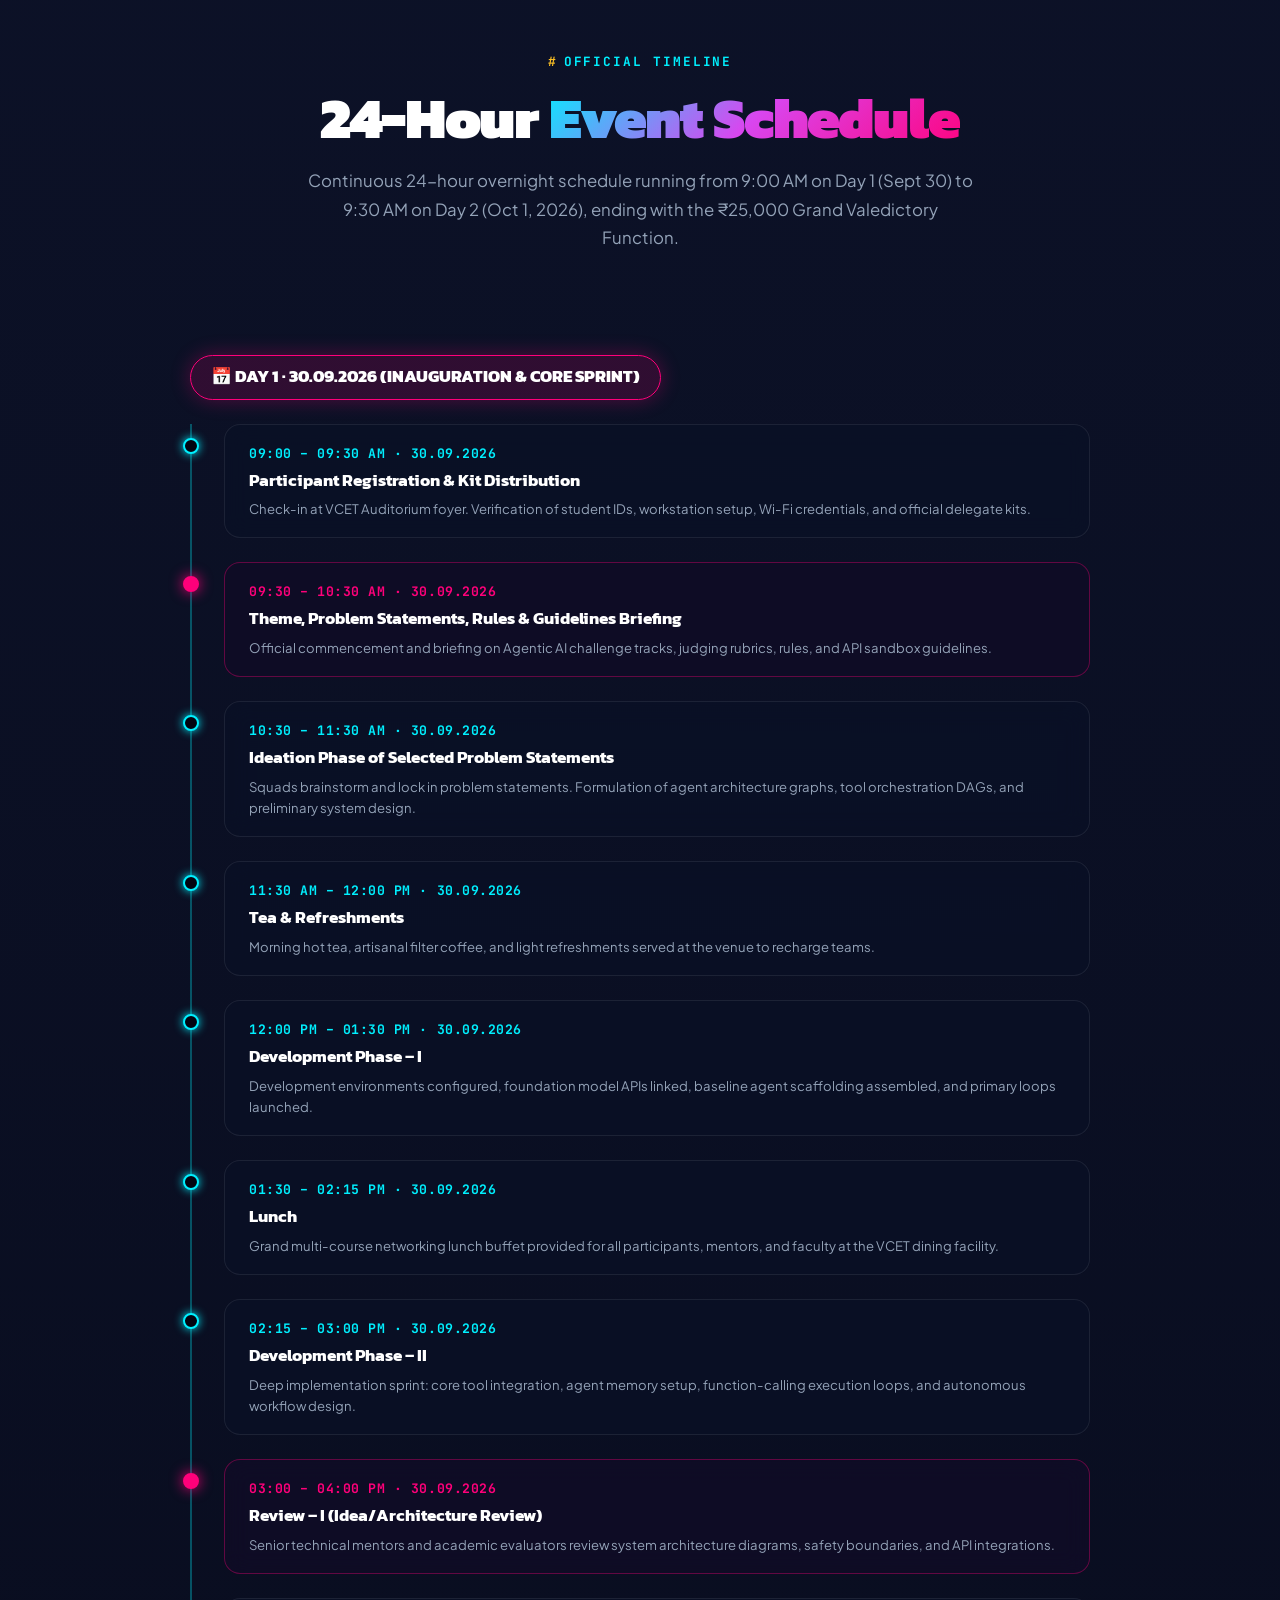
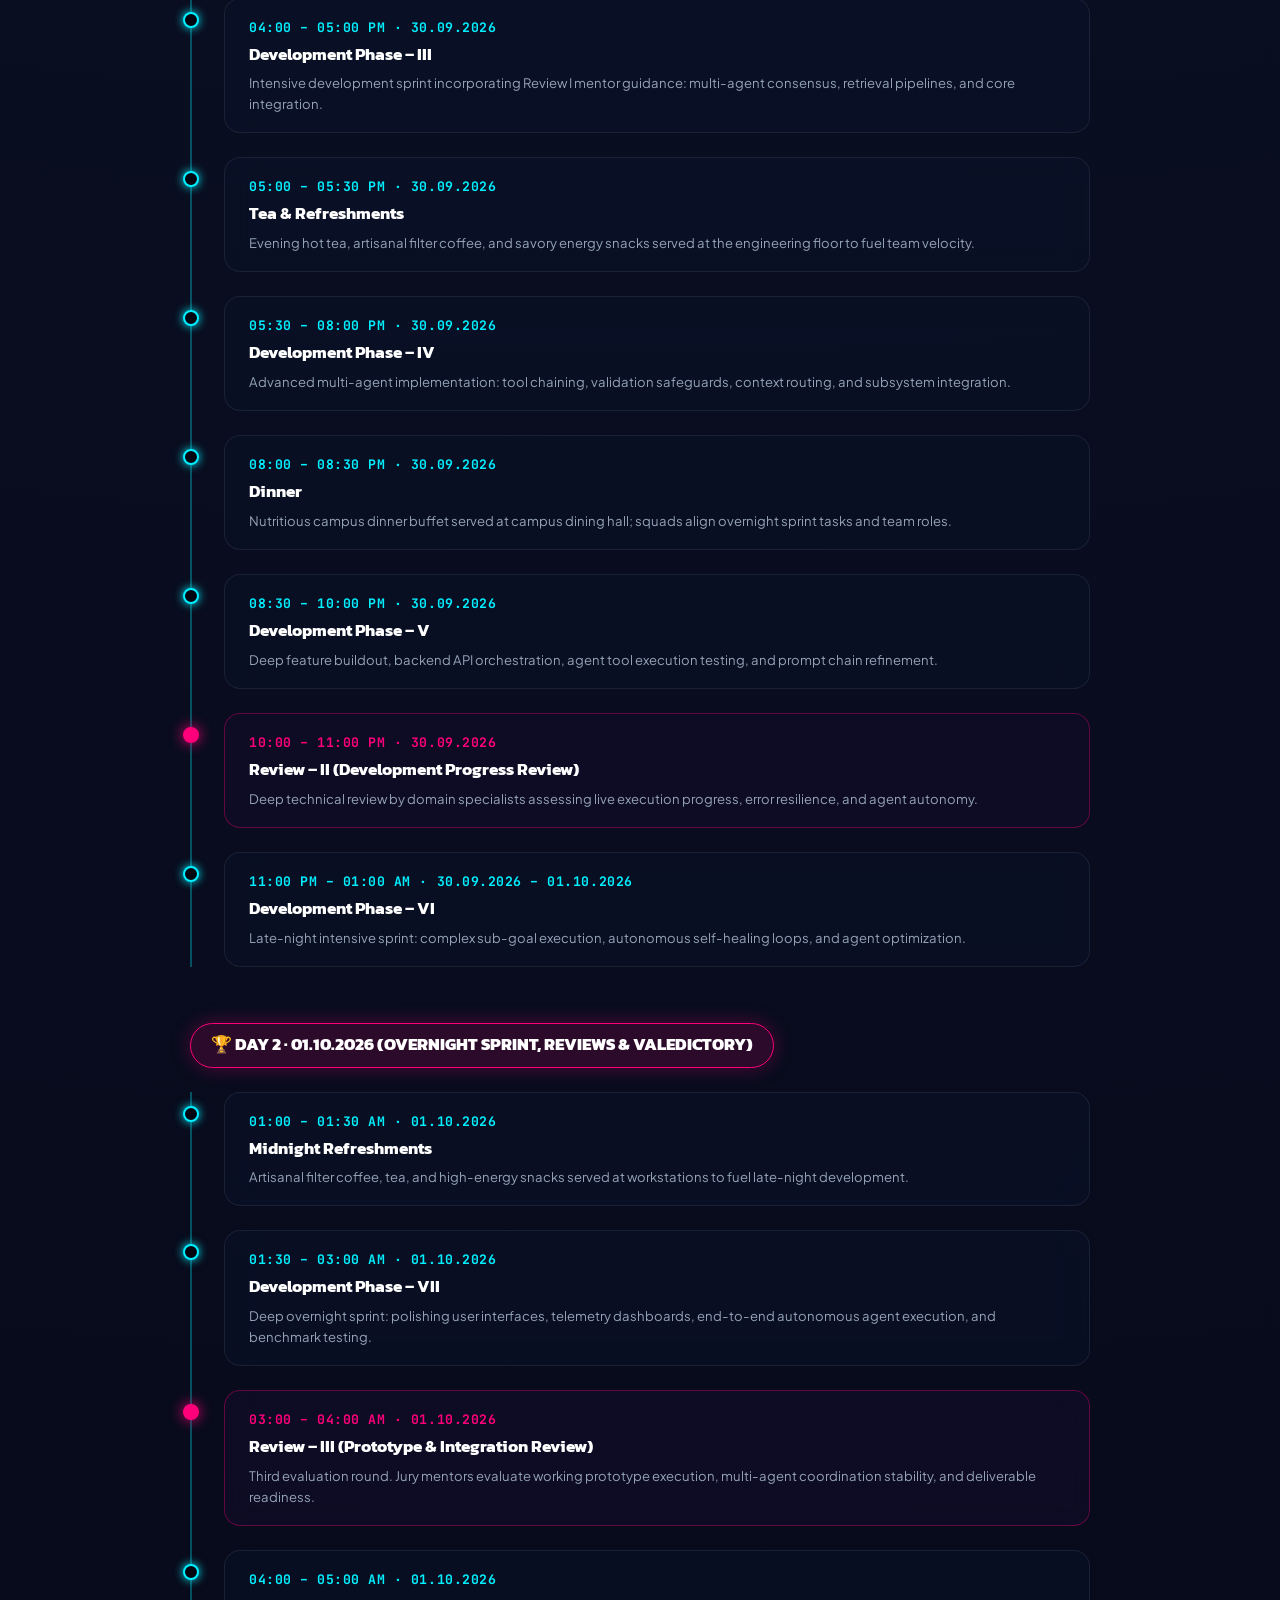
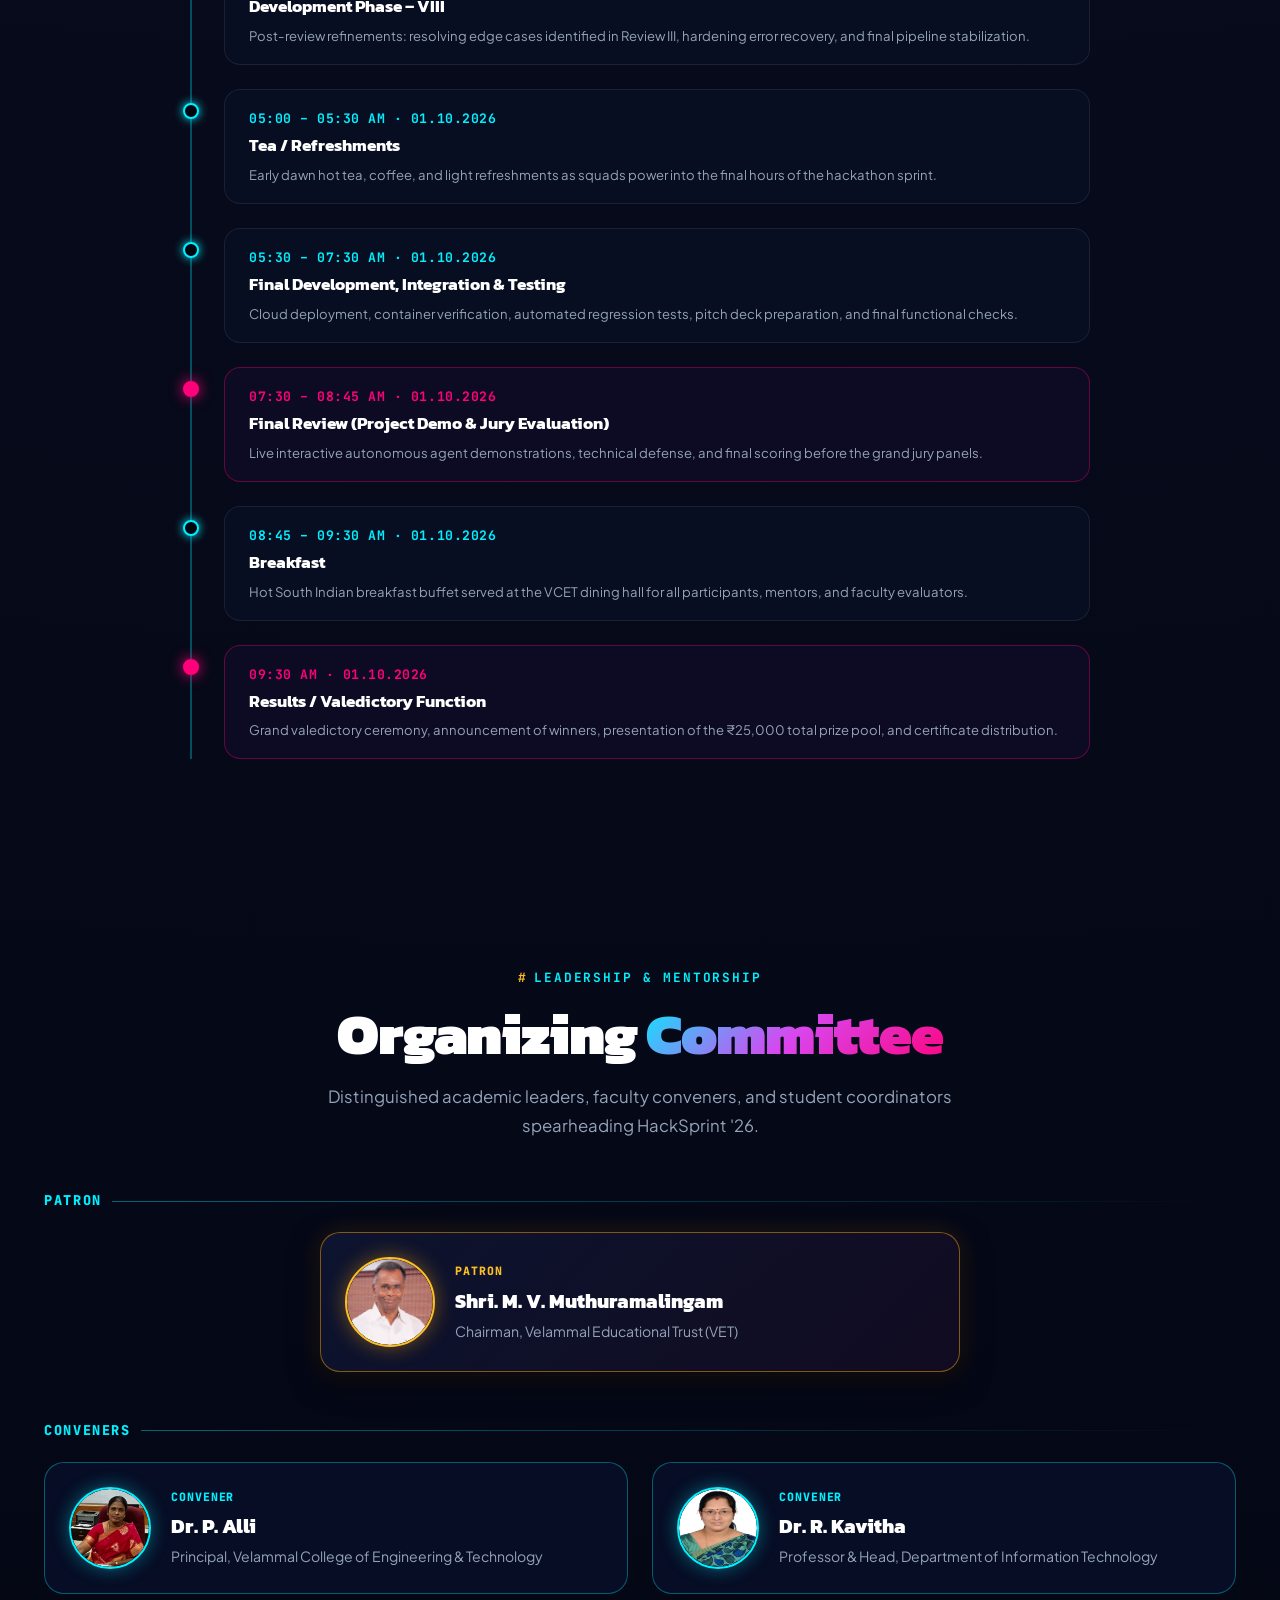
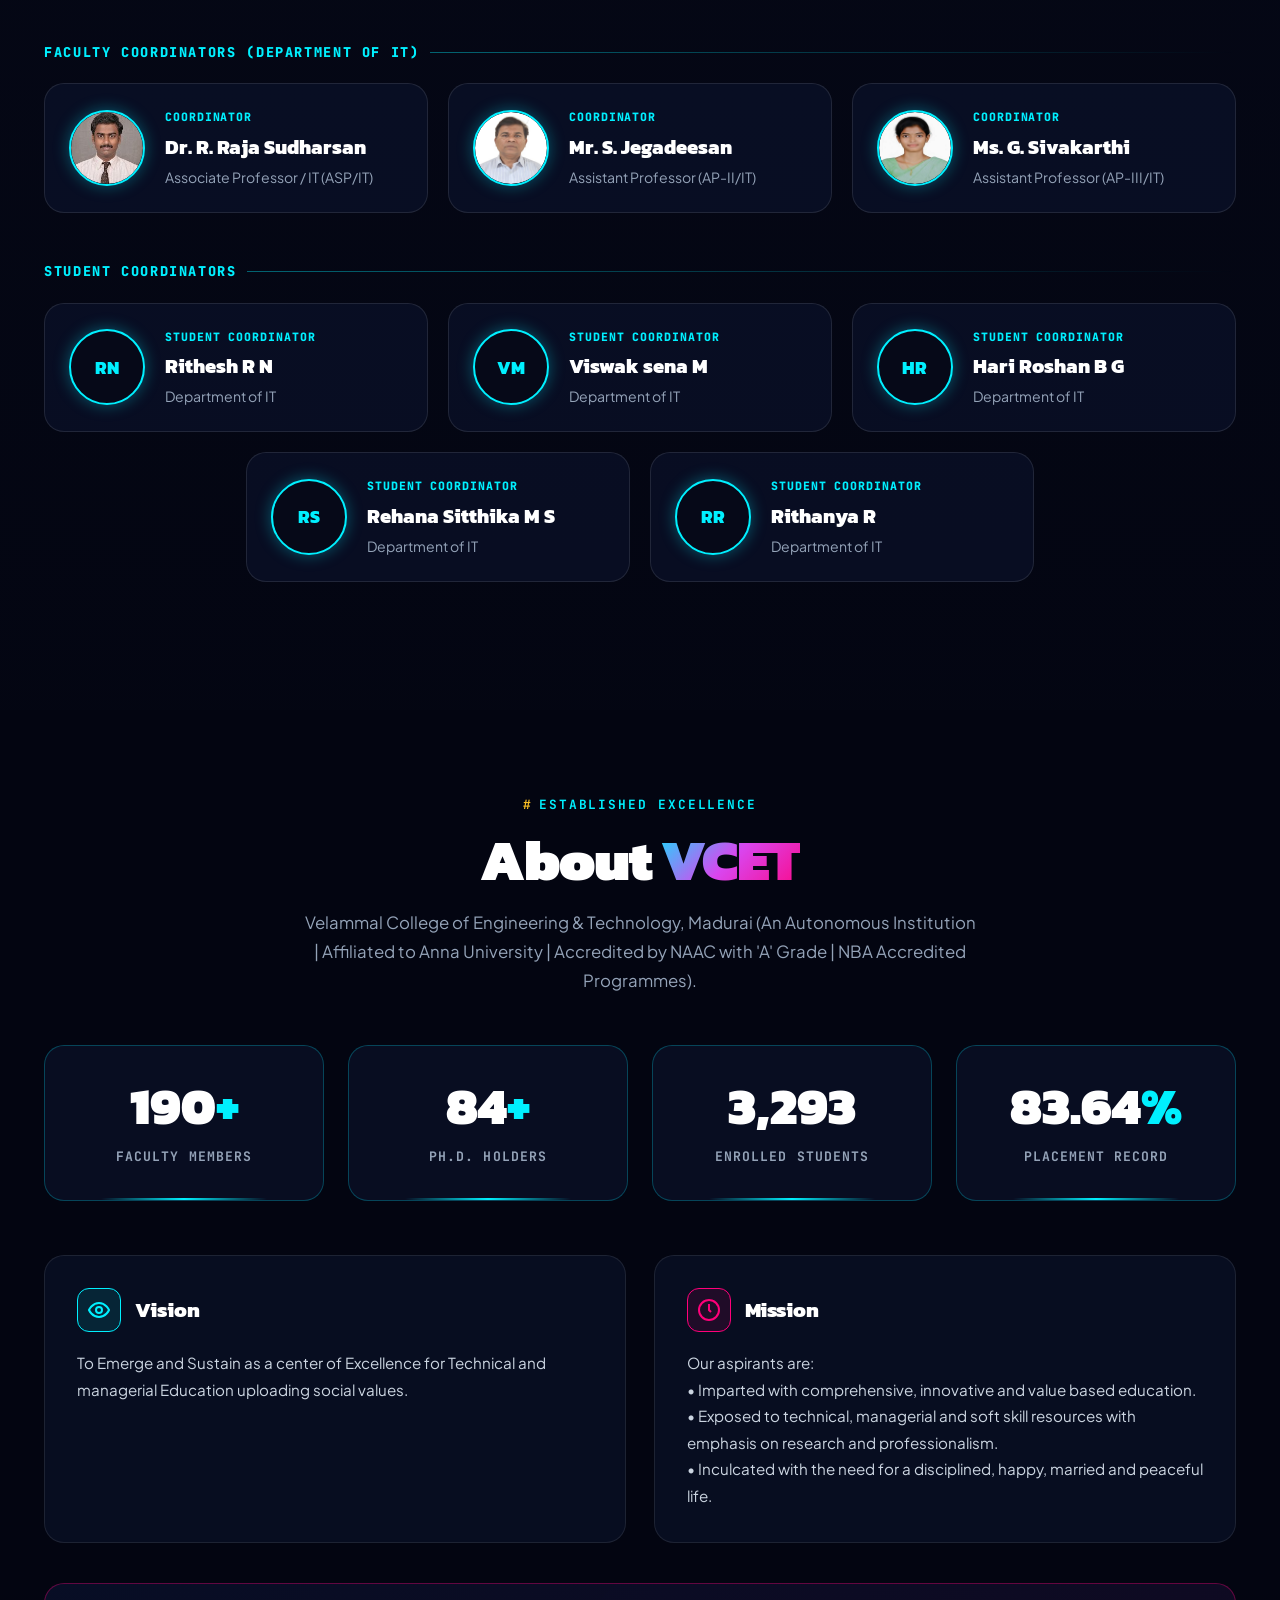
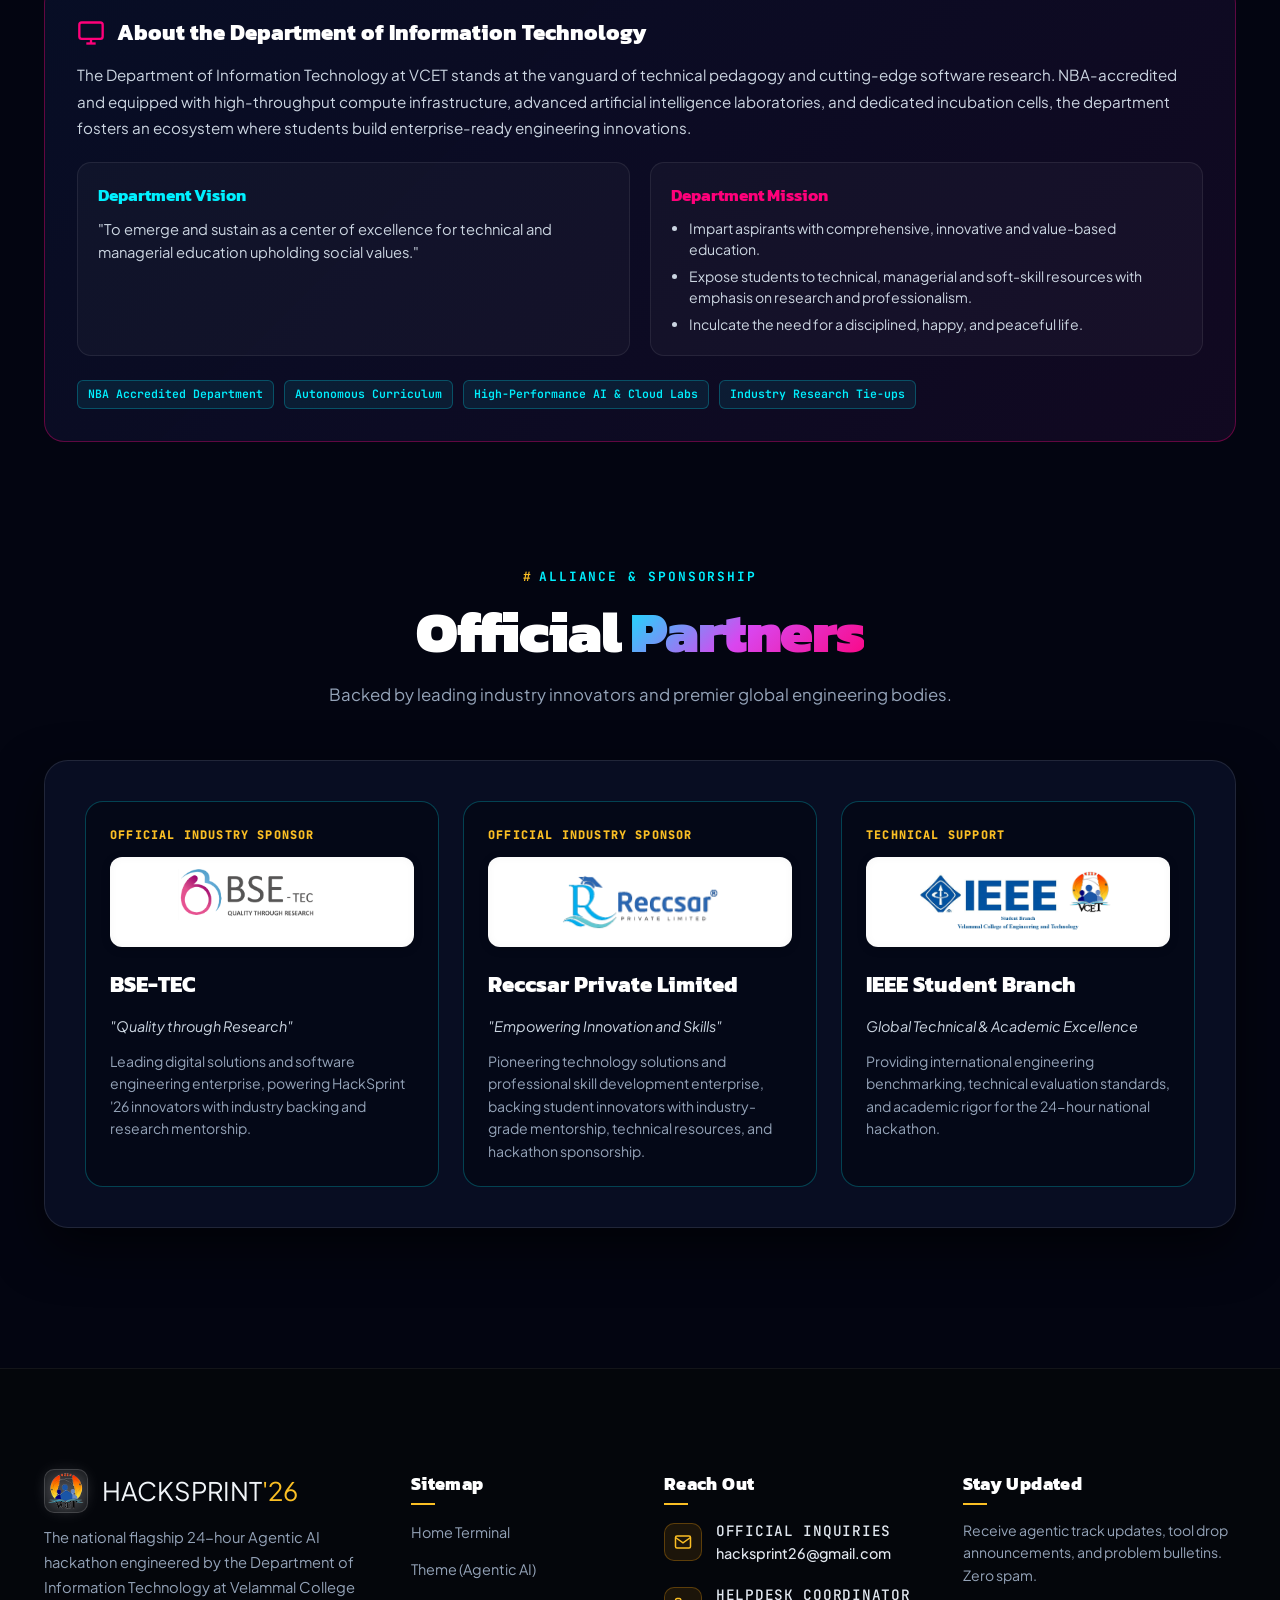
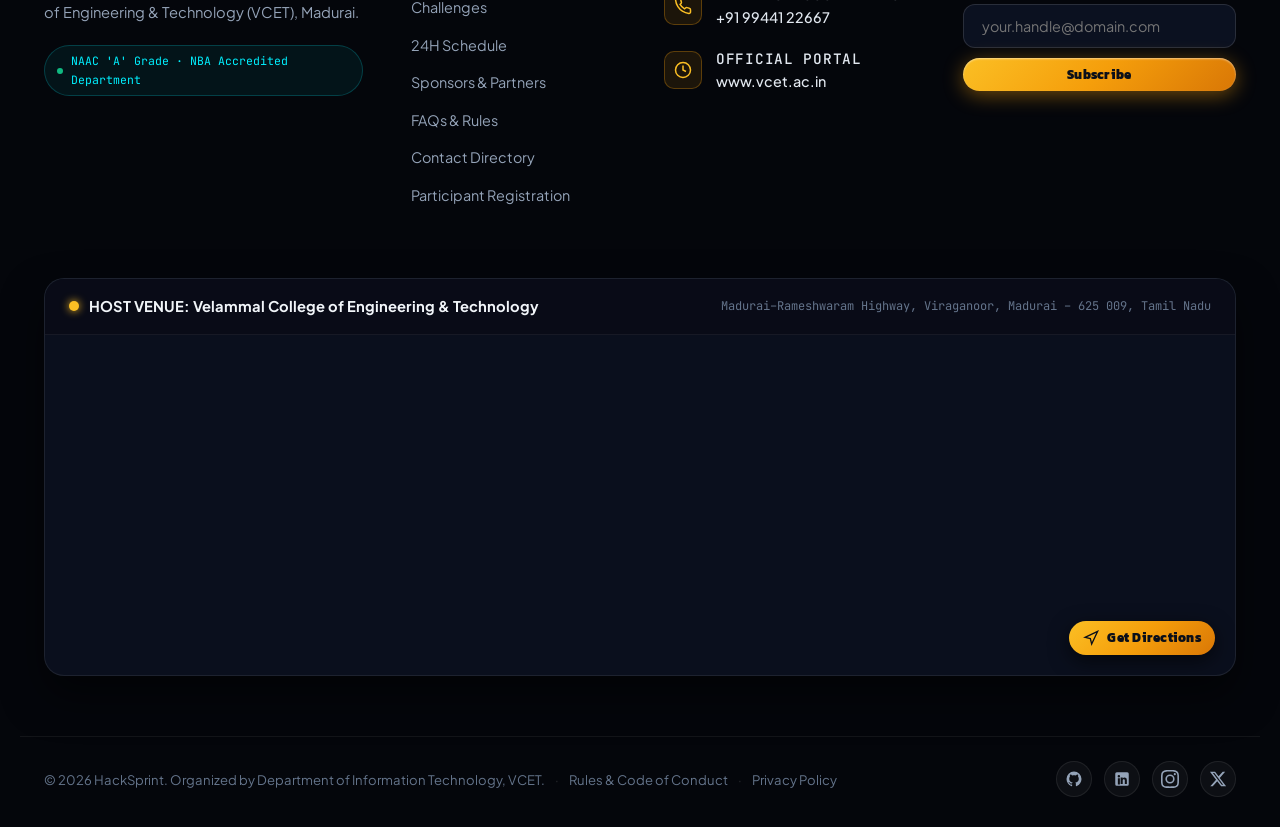
==== commit 64d6ef89: "Update official 24-hour schedule and secure problem statements dataset" ====
--- a/index.html
+++ b/index.html
@@ -1038,7 +1038,7 @@
           <div class="stepper-item">
             <div class="stepper-marker"></div>
             <div class="stepper-card">
-              <span class="stepper-time">09:00 – 10:00 AM · 30.09.2026</span>
+              <span class="stepper-time">09:00 – 09:30 AM · 30.09.2026</span>
               <h4 class="stepper-activity">Participant Registration &amp; Kit Distribution</h4>
               <p class="stepper-note">Check-in at VCET Auditorium foyer. Verification of student IDs, workstation setup, Wi-Fi credentials, and official delegate kits.</p>
             </div>
@@ -1048,7 +1048,7 @@
           <div class="stepper-item milestone">
             <div class="stepper-marker"></div>
             <div class="stepper-card">
-              <span class="stepper-time">10:00 – 10:30 AM · 30.09.2026</span>
+              <span class="stepper-time">09:30 – 10:30 AM · 30.09.2026</span>
               <h4 class="stepper-activity">Theme, Problem Statements, Rules &amp; Guidelines Briefing</h4>
               <p class="stepper-note">Official commencement and briefing on Agentic AI challenge tracks, judging rubrics, rules, and API sandbox guidelines.</p>
             </div>
@@ -1118,23 +1118,33 @@
           <div class="stepper-item">
             <div class="stepper-marker"></div>
             <div class="stepper-card">
-              <span class="stepper-time">04:00 – 04:30 PM · 30.09.2026</span>
+              <span class="stepper-time">04:00 – 05:00 PM · 30.09.2026</span>
+              <h4 class="stepper-activity">Development Phase – III</h4>
+              <p class="stepper-note">Intensive development sprint incorporating Review I mentor guidance: multi-agent consensus, retrieval pipelines, and core integration.</p>
+            </div>
+          </div>
+
+          <!-- 10 -->
+          <div class="stepper-item">
+            <div class="stepper-marker"></div>
+            <div class="stepper-card">
+              <span class="stepper-time">05:00 – 05:30 PM · 30.09.2026</span>
               <h4 class="stepper-activity">Tea &amp; Refreshments</h4>
               <p class="stepper-note">Evening hot tea, artisanal filter coffee, and savory energy snacks served at the engineering floor to fuel team velocity.</p>
             </div>
           </div>
 
-          <!-- 10 -->
+          <!-- 11 -->
           <div class="stepper-item">
             <div class="stepper-marker"></div>
             <div class="stepper-card">
-              <span class="stepper-time">04:30 – 08:00 PM · 30.09.2026</span>
-              <h4 class="stepper-activity">Development Phase – III</h4>
-              <p class="stepper-note">Intensive development sprint incorporating Review I mentor guidance: multi-agent consensus, retrieval pipelines, and core integration.</p>
-            </div>
-          </div>
-
-          <!-- 11 -->
+              <span class="stepper-time">05:30 – 08:00 PM · 30.09.2026</span>
+              <h4 class="stepper-activity">Development Phase – IV</h4>
+              <p class="stepper-note">Advanced multi-agent implementation: tool chaining, validation safeguards, context routing, and subsystem integration.</p>
+            </div>
+          </div>
+
+          <!-- 12 -->
           <div class="stepper-item">
             <div class="stepper-marker"></div>
             <div class="stepper-card">
@@ -1144,17 +1154,17 @@
             </div>
           </div>
 
-          <!-- 12 -->
+          <!-- 13 -->
           <div class="stepper-item">
             <div class="stepper-marker"></div>
             <div class="stepper-card">
               <span class="stepper-time">08:30 – 10:00 PM · 30.09.2026</span>
-              <h4 class="stepper-activity">Development Phase – IV</h4>
-              <p class="stepper-note">Advanced multi-agent implementation: tool chaining, validation safeguards, context routing, and subsystem integration.</p>
-            </div>
-          </div>
-
-          <!-- 13 -->
+              <h4 class="stepper-activity">Development Phase – V</h4>
+              <p class="stepper-note">Deep feature buildout, backend API orchestration, agent tool execution testing, and prompt chain refinement.</p>
+            </div>
+          </div>
+
+          <!-- 14 -->
           <div class="stepper-item milestone">
             <div class="stepper-marker"></div>
             <div class="stepper-card">
@@ -1164,12 +1174,12 @@
             </div>
           </div>
 
-          <!-- 14 -->
+          <!-- 15 -->
           <div class="stepper-item">
             <div class="stepper-marker"></div>
             <div class="stepper-card">
               <span class="stepper-time">11:00 PM – 01:00 AM · 30.09.2026 – 01.10.2026</span>
-              <h4 class="stepper-activity">Development Phase – V</h4>
+              <h4 class="stepper-activity">Development Phase – VI</h4>
               <p class="stepper-note">Late-night intensive sprint: complex sub-goal execution, autonomous self-healing loops, and agent optimization.</p>
             </div>
           </div>
@@ -1181,7 +1191,7 @@
         </div>
 
         <div class="stepper-timeline">
-          <!-- 15 -->
+          <!-- 16 -->
           <div class="stepper-item">
             <div class="stepper-marker"></div>
             <div class="stepper-card">
@@ -1191,17 +1201,17 @@
             </div>
           </div>
 
-          <!-- 16 -->
+          <!-- 17 -->
           <div class="stepper-item">
             <div class="stepper-marker"></div>
             <div class="stepper-card">
               <span class="stepper-time">01:30 – 03:00 AM · 01.10.2026</span>
-              <h4 class="stepper-activity">Development Phase – VI</h4>
+              <h4 class="stepper-activity">Development Phase – VII</h4>
               <p class="stepper-note">Deep overnight sprint: polishing user interfaces, telemetry dashboards, end-to-end autonomous agent execution, and benchmark testing.</p>
             </div>
           </div>
 
-          <!-- 17 -->
+          <!-- 18 -->
           <div class="stepper-item milestone">
             <div class="stepper-marker"></div>
             <div class="stepper-card">
@@ -1211,17 +1221,17 @@
             </div>
           </div>
 
-          <!-- 18 -->
+          <!-- 19 -->
           <div class="stepper-item">
             <div class="stepper-marker"></div>
             <div class="stepper-card">
               <span class="stepper-time">04:00 – 05:00 AM · 01.10.2026</span>
-              <h4 class="stepper-activity">Development Phase – VII</h4>
+              <h4 class="stepper-activity">Development Phase – VIII</h4>
               <p class="stepper-note">Post-review refinements: resolving edge cases identified in Review III, hardening error recovery, and final pipeline stabilization.</p>
             </div>
           </div>
 
-          <!-- 19 -->
+          <!-- 20 -->
           <div class="stepper-item">
             <div class="stepper-marker"></div>
             <div class="stepper-card">
@@ -1231,7 +1241,7 @@
             </div>
           </div>
 
-          <!-- 20 -->
+          <!-- 21 -->
           <div class="stepper-item">
             <div class="stepper-marker"></div>
             <div class="stepper-card">
@@ -1241,27 +1251,27 @@
             </div>
           </div>
 
-          <!-- 21 -->
+          <!-- 22 -->
           <div class="stepper-item milestone">
             <div class="stepper-marker"></div>
             <div class="stepper-card">
-              <span class="stepper-time">07:30 – 08:15 AM · 01.10.2026</span>
+              <span class="stepper-time">07:30 – 08:45 AM · 01.10.2026</span>
               <h4 class="stepper-activity">Final Review (Project Demo &amp; Jury Evaluation)</h4>
               <p class="stepper-note">Live interactive autonomous agent demonstrations, technical defense, and final scoring before the grand jury panels.</p>
             </div>
           </div>
 
-          <!-- 22 -->
+          <!-- 23 -->
           <div class="stepper-item">
             <div class="stepper-marker"></div>
             <div class="stepper-card">
-              <span class="stepper-time">08:15 – 09:30 AM · 01.10.2026</span>
+              <span class="stepper-time">08:45 – 09:30 AM · 01.10.2026</span>
               <h4 class="stepper-activity">Breakfast</h4>
               <p class="stepper-note">Hot South Indian breakfast buffet served at the VCET dining hall for all participants, mentors, and faculty evaluators.</p>
             </div>
           </div>
 
-          <!-- 23 -->
+          <!-- 24 -->
           <div class="stepper-item milestone">
             <div class="stepper-marker"></div>
             <div class="stepper-card">
--- a/style.css
+++ b/style.css
@@ -4013,6 +4013,301 @@
   }
 }
 
+/* ==========================================================================
+   OFFICIAL HACKATHON SCHEDULE TABLE & VIEW SWITCHER
+   ========================================================================== */
+.schedule-header-bar {
+  display: flex;
+  align-items: center;
+  justify-content: space-between;
+  flex-wrap: wrap;
+  gap: 20px;
+  margin-bottom: 28px;
+  padding: 18px 24px;
+  background: rgba(14, 20, 38, 0.65);
+  border: 1px solid rgba(0, 240, 255, 0.18);
+  border-radius: 18px;
+  backdrop-filter: blur(14px);
+  box-shadow: 0 10px 30px rgba(0, 0, 0, 0.35);
+}
+
+.official-schedule-title-block {
+  display: flex;
+  flex-direction: column;
+  gap: 4px;
+}
+
+.official-section-num {
+  font-family: var(--font-mono);
+  font-size: 0.82rem;
+  font-weight: 800;
+  letter-spacing: 0.08em;
+  color: var(--cyan-primary);
+  text-transform: uppercase;
+}
+
+.official-section-subtitle {
+  font-family: var(--font-heading);
+  font-size: 1.15rem;
+  font-weight: 700;
+  color: #f1f5f9;
+  margin: 0;
+}
+
+.schedule-view-switcher {
+  display: inline-flex;
+  background: rgba(8, 12, 24, 0.85);
+  padding: 4px;
+  border-radius: 9999px;
+  border: 1px solid rgba(255, 255, 255, 0.12);
+  gap: 4px;
+}
+
+.view-switch-btn {
+  display: inline-flex;
+  align-items: center;
+  gap: 8px;
+  padding: 8px 18px;
+  border-radius: 9999px;
+  font-family: var(--font-mono);
+  font-size: 0.8rem;
+  font-weight: 700;
+  color: #94a3b8;
+  background: transparent;
+  border: none;
+  cursor: pointer;
+  transition: all 0.25s ease;
+}
+
+.view-switch-btn svg {
+  transition: stroke 0.25s ease;
+}
+
+.view-switch-btn:hover {
+  color: #ffffff;
+}
+
+.view-switch-btn.active {
+  background: linear-gradient(135deg, var(--cyan-primary) 0%, #0099ff 100%);
+  color: #050b17;
+  font-weight: 800;
+  box-shadow: 0 0 14px var(--cyan-glow);
+}
+
+.view-switch-btn.active svg {
+  stroke: #050b17;
+}
+
+/* Official Schedule Tables */
+.official-tables-container {
+  display: flex;
+  flex-direction: column;
+  gap: 36px;
+  margin-top: 10px;
+}
+
+.official-day-block {
+  background: rgba(14, 20, 38, 0.75);
+  border: 1px solid rgba(255, 255, 255, 0.09);
+  border-radius: 20px;
+  padding: 26px;
+  backdrop-filter: blur(14px);
+  box-shadow: 0 12px 35px rgba(0, 0, 0, 0.4);
+  transition: border-color 0.3s ease;
+}
+
+.official-day-block:hover {
+  border-color: rgba(0, 240, 255, 0.35);
+}
+
+.day-table-header {
+  display: flex;
+  align-items: center;
+  gap: 14px;
+  margin-bottom: 20px;
+  padding-bottom: 14px;
+  border-bottom: 1px solid rgba(255, 255, 255, 0.08);
+}
+
+.day-table-pill {
+  font-family: var(--font-mono);
+  font-size: 0.82rem;
+  font-weight: 800;
+  padding: 4px 14px;
+  border-radius: 9999px;
+  letter-spacing: 0.06em;
+}
+
+.day-1-pill {
+  background: rgba(0, 240, 255, 0.15);
+  color: var(--cyan-primary);
+  border: 1px solid rgba(0, 240, 255, 0.4);
+}
+
+.day-2-pill {
+  background: rgba(245, 158, 11, 0.15);
+  color: var(--gold-bright);
+  border: 1px solid rgba(245, 158, 11, 0.4);
+}
+
+.day-table-date {
+  font-family: var(--font-heading);
+  font-size: 1.05rem;
+  font-weight: 700;
+  color: #ffffff;
+}
+
+.table-responsive-wrapper {
+  overflow-x: auto;
+  border-radius: 12px;
+  -webkit-overflow-scrolling: touch;
+}
+
+.official-schedule-table {
+  width: 100%;
+  border-collapse: separate;
+  border-spacing: 0;
+  font-size: 0.92rem;
+  text-align: left;
+}
+
+.official-schedule-table th {
+  background: rgba(20, 28, 52, 0.85);
+  color: #cbd5e1;
+  font-family: var(--font-mono);
+  font-size: 0.78rem;
+  font-weight: 800;
+  text-transform: uppercase;
+  letter-spacing: 0.08em;
+  padding: 14px 16px;
+  border-bottom: 2px solid rgba(0, 240, 255, 0.3);
+}
+
+.official-schedule-table td {
+  padding: 14px 16px;
+  border-bottom: 1px solid rgba(255, 255, 255, 0.05);
+  color: #e2e8f0;
+  vertical-align: middle;
+  transition: background 0.2s ease;
+}
+
+.official-schedule-table tbody tr:hover td {
+  background: rgba(0, 240, 255, 0.04);
+}
+
+.official-schedule-table .col-day {
+  font-family: var(--font-mono);
+  font-weight: 700;
+  color: #94a3b8;
+  white-space: nowrap;
+}
+
+.official-schedule-table .col-time {
+  font-family: var(--font-mono);
+  font-weight: 700;
+  color: var(--cyan-primary);
+  white-space: nowrap;
+}
+
+.official-schedule-table .col-activity {
+  font-weight: 600;
+  color: #ffffff;
+  line-height: 1.45;
+}
+
+.official-schedule-table tr.row-review td {
+  background: rgba(217, 70, 239, 0.06);
+}
+
+.official-schedule-table tr.row-review .col-activity {
+  font-weight: 800;
+  color: #fdf4ff;
+}
+
+.official-schedule-table tr.row-review .col-time {
+  color: #e879f9;
+}
+
+.official-schedule-table tr.row-milestone td {
+  background: rgba(245, 158, 11, 0.06);
+}
+
+.official-schedule-table tr.row-milestone .col-activity {
+  font-weight: 800;
+  color: #fffbeb;
+}
+
+.official-schedule-table tr.row-milestone .col-time {
+  color: var(--gold-bright);
+}
+
+.track-tag {
+  display: inline-flex;
+  align-items: center;
+  gap: 5px;
+  padding: 3px 10px;
+  border-radius: 9999px;
+  font-family: var(--font-mono);
+  font-size: 0.72rem;
+  font-weight: 700;
+  white-space: nowrap;
+}
+
+.track-tag.tag-review {
+  background: rgba(217, 70, 239, 0.15);
+  color: #f0abfc;
+  border: 1px solid rgba(217, 70, 239, 0.35);
+}
+
+.track-tag.tag-milestone {
+  background: rgba(245, 158, 11, 0.15);
+  color: #fcd34d;
+  border: 1px solid rgba(245, 158, 11, 0.35);
+}
+
+.track-tag.tag-refreshment {
+  background: rgba(16, 185, 129, 0.15);
+  color: #6ee7b7;
+  border: 1px solid rgba(16, 185, 129, 0.35);
+}
+
+.track-tag.tag-dev {
+  background: rgba(0, 240, 255, 0.12);
+  color: #67e8f9;
+  border: 1px solid rgba(0, 240, 255, 0.3);
+}
+
+.track-tag.tag-general {
+  background: rgba(148, 163, 184, 0.12);
+  color: #cbd5e1;
+  border: 1px solid rgba(148, 163, 184, 0.25);
+}
+
+@media (max-width: 768px) {
+  .schedule-header-bar {
+    flex-direction: column;
+    align-items: flex-start;
+  }
+  .schedule-view-switcher {
+    width: 100%;
+    justify-content: center;
+  }
+  .view-switch-btn {
+    flex: 1;
+    justify-content: center;
+    padding: 8px 12px;
+    font-size: 0.75rem;
+  }
+  .official-day-block {
+    padding: 16px 12px;
+  }
+  .official-schedule-table th, 
+  .official-schedule-table td {
+    padding: 10px 10px;
+    font-size: 0.82rem;
+  }
+}
+
 /* Full Registration Page Stepper (register.html) */
 .register-page-wrapper {
   padding: 60px 0 100px;
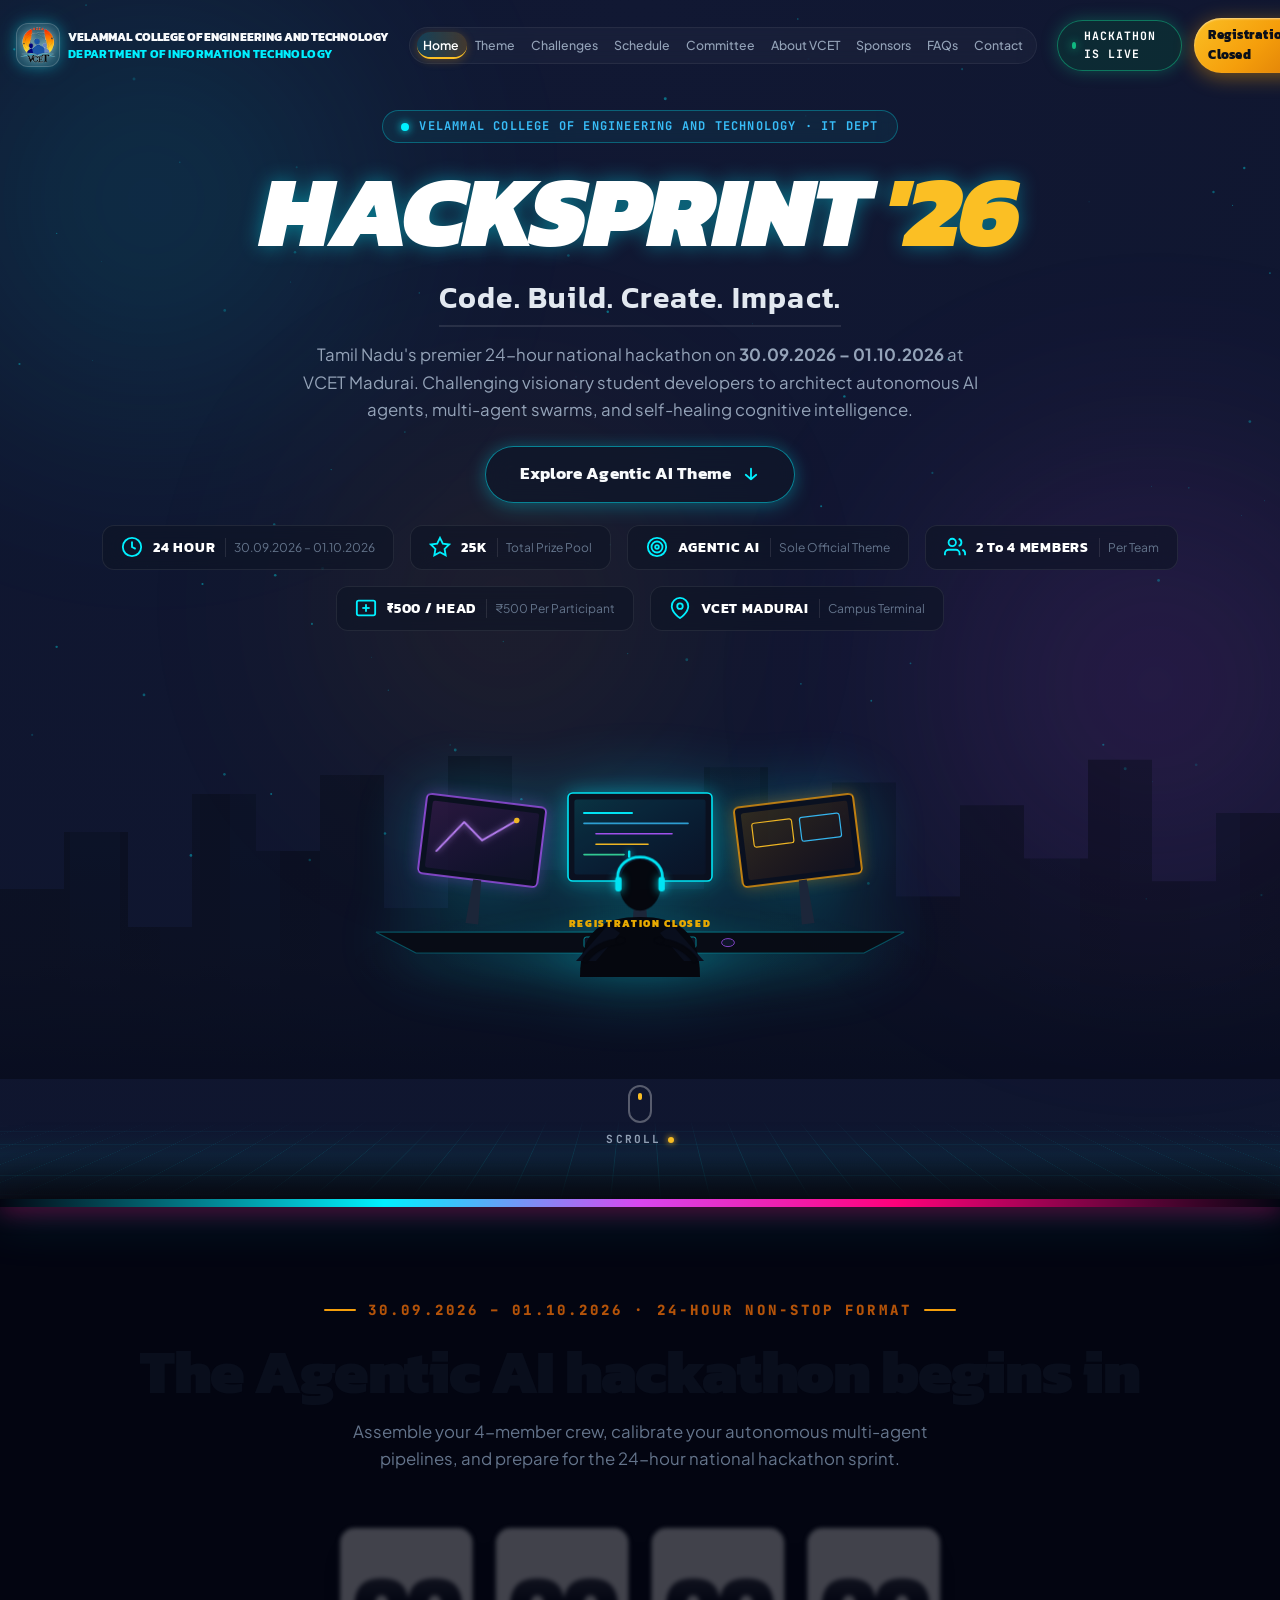
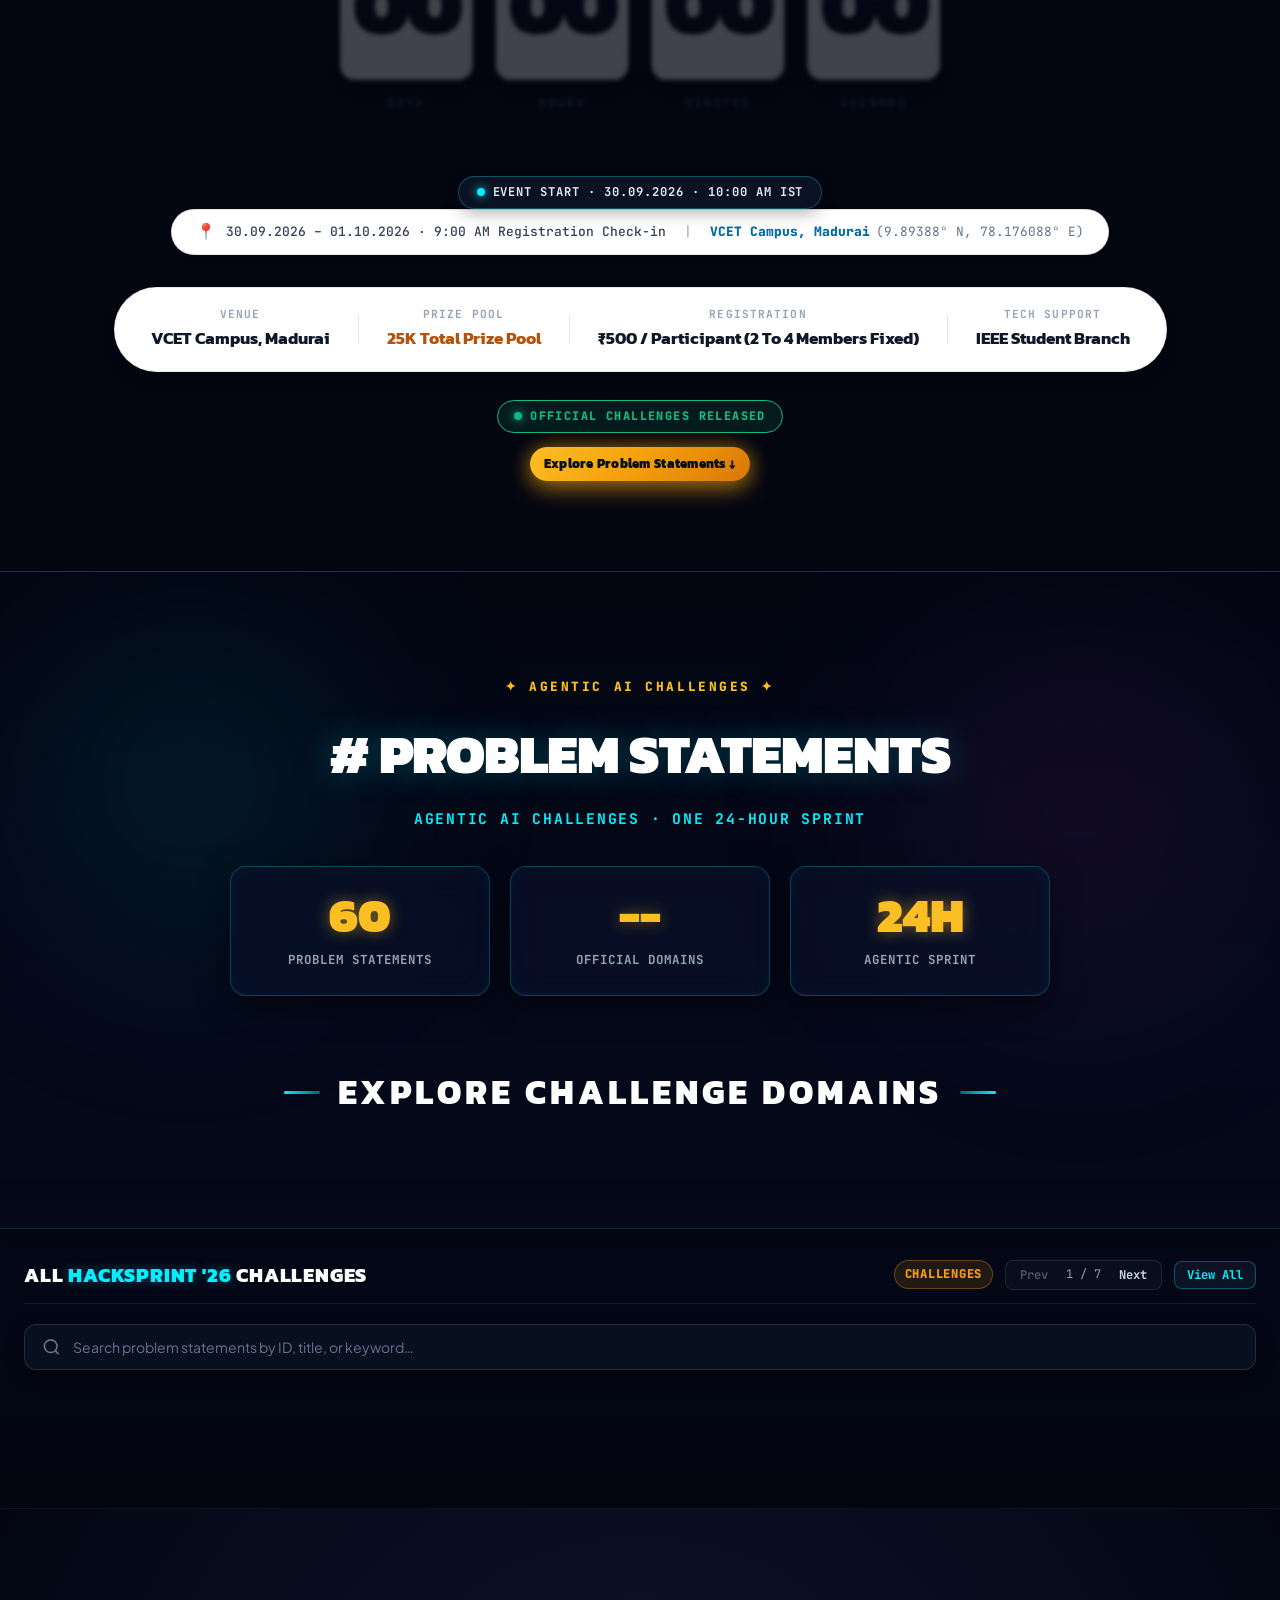
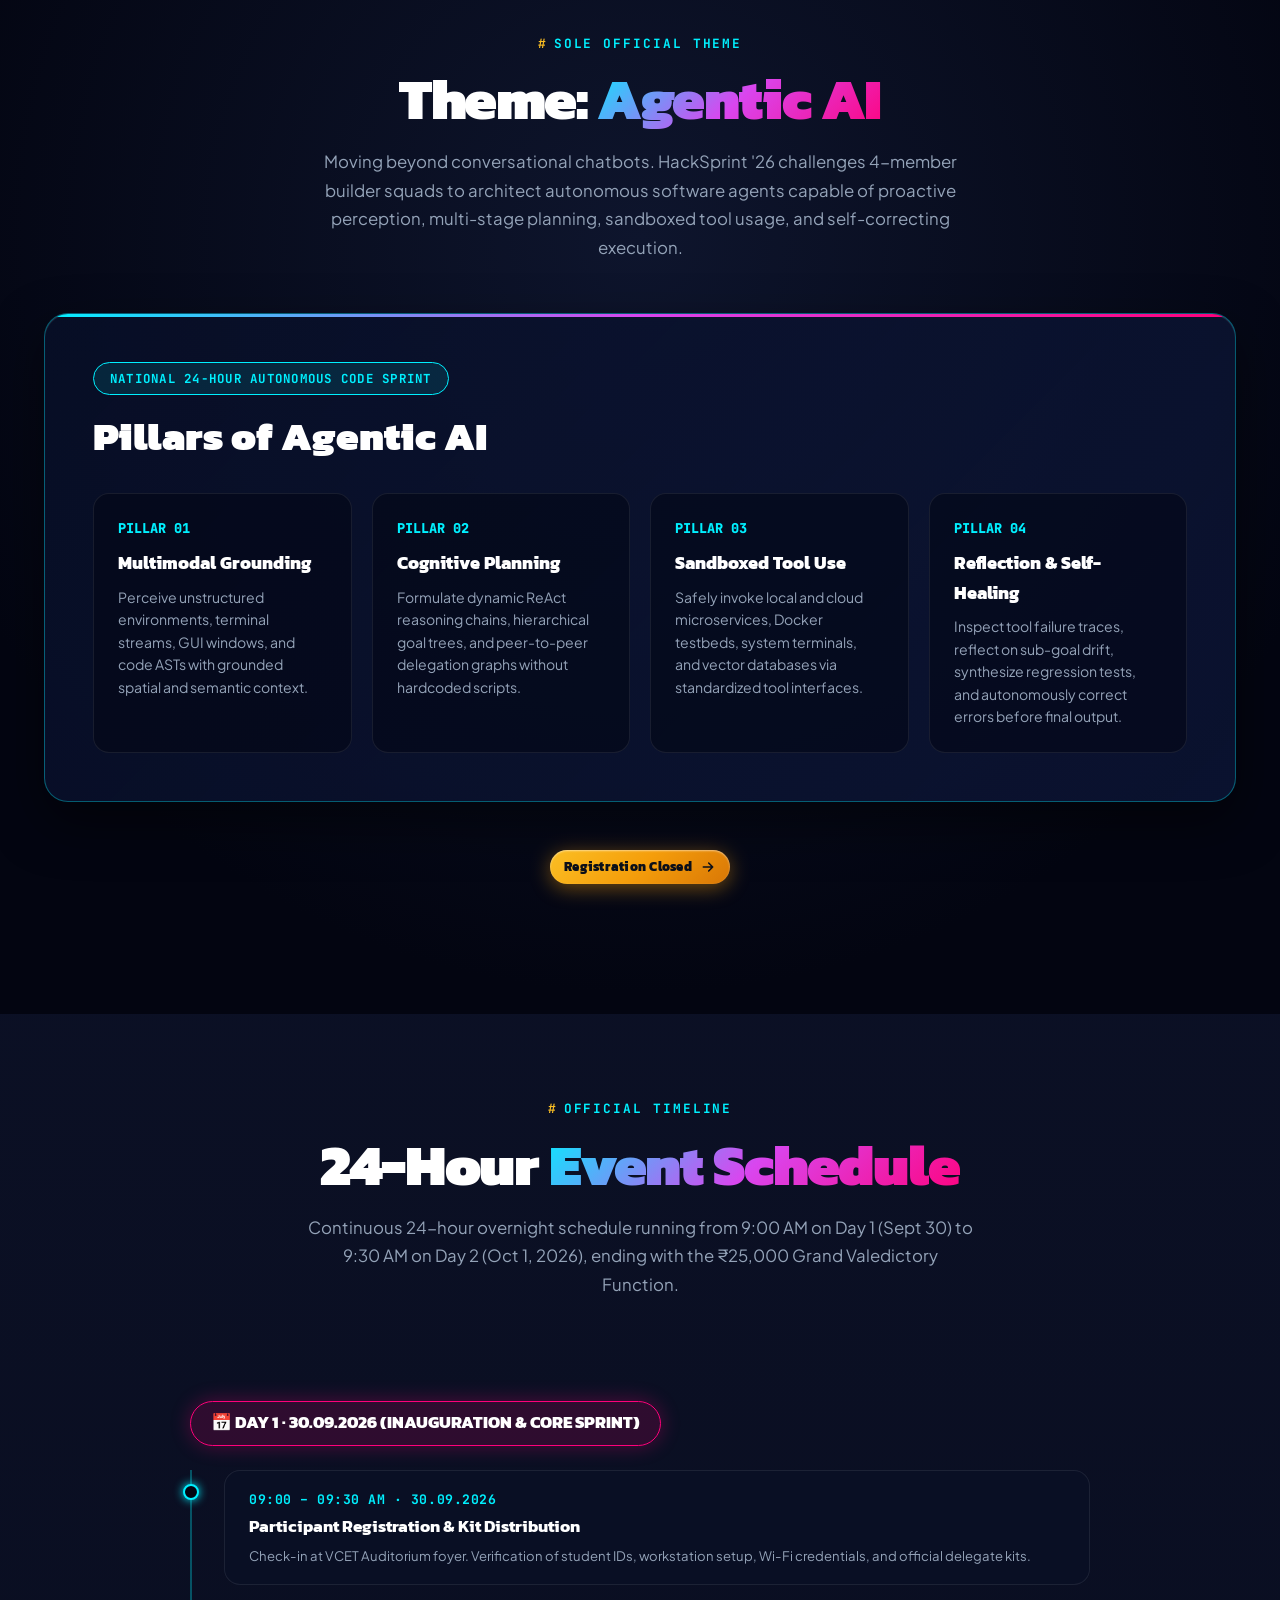
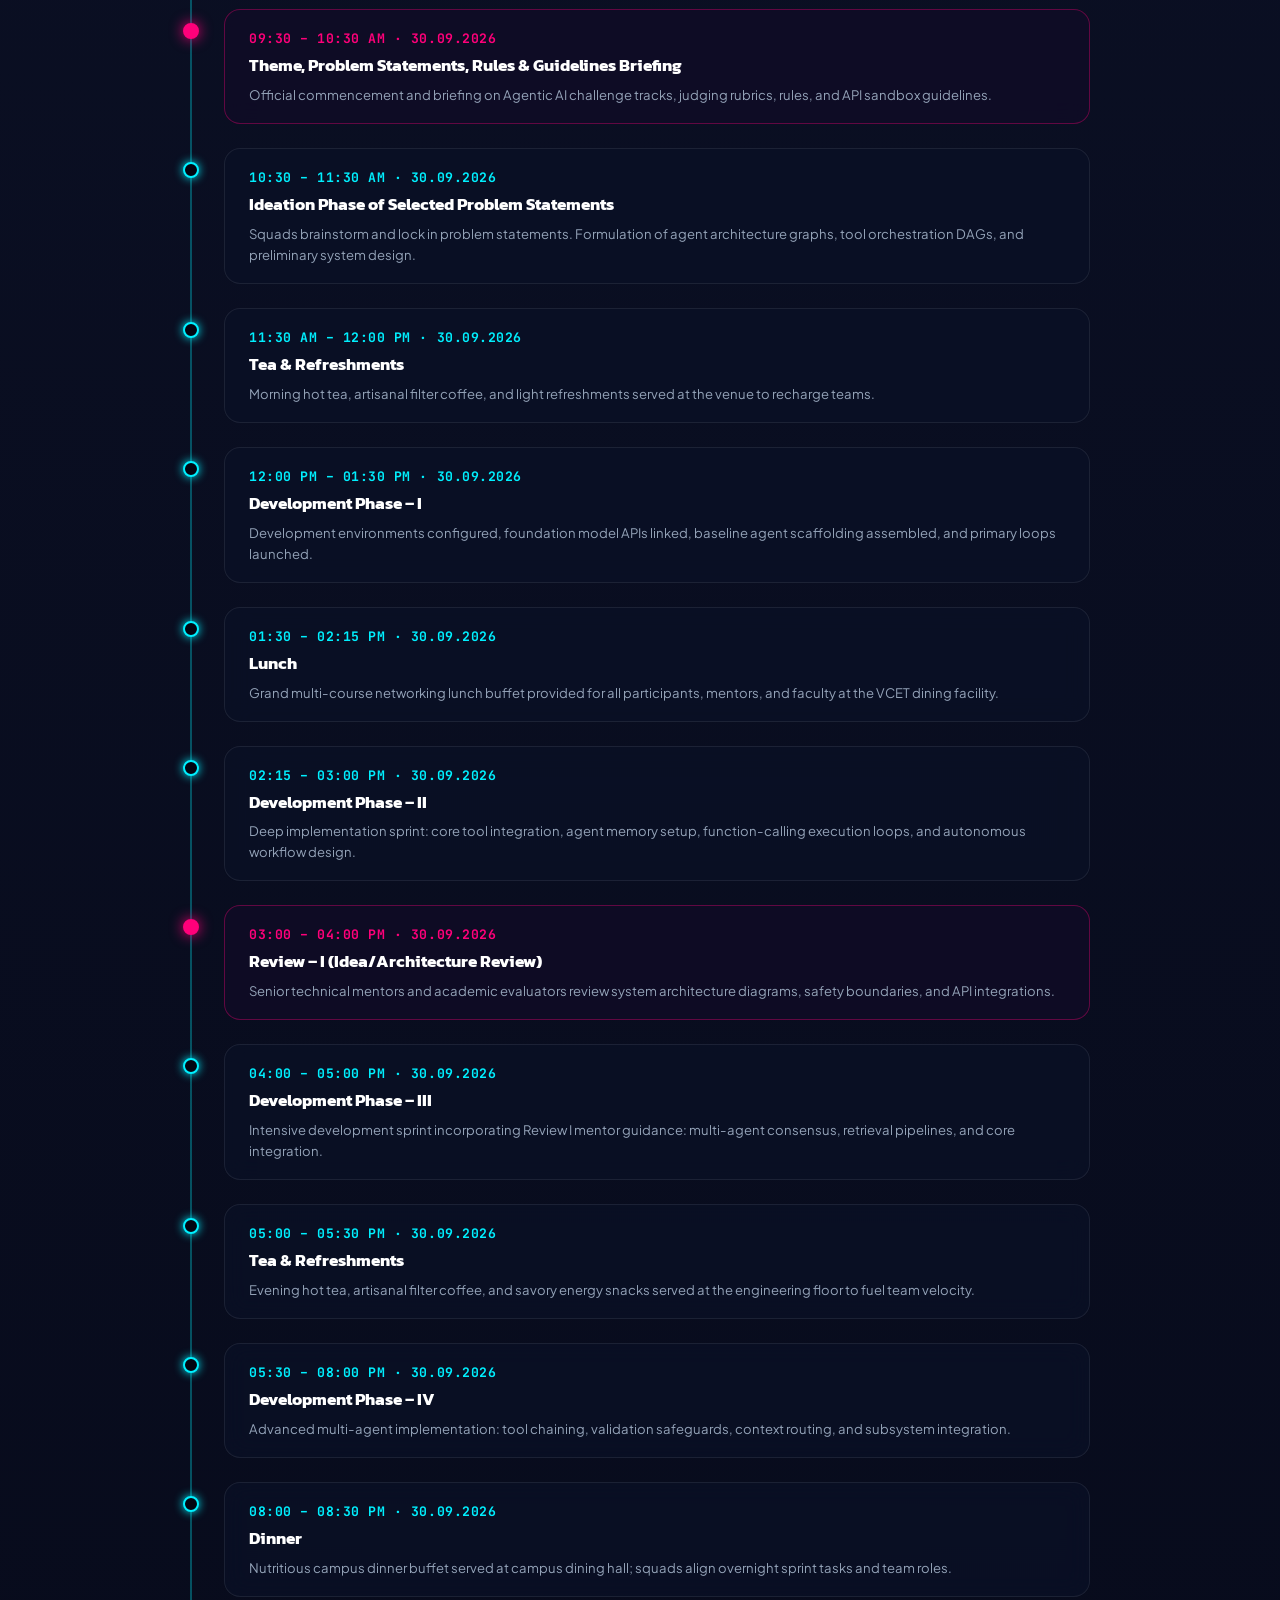
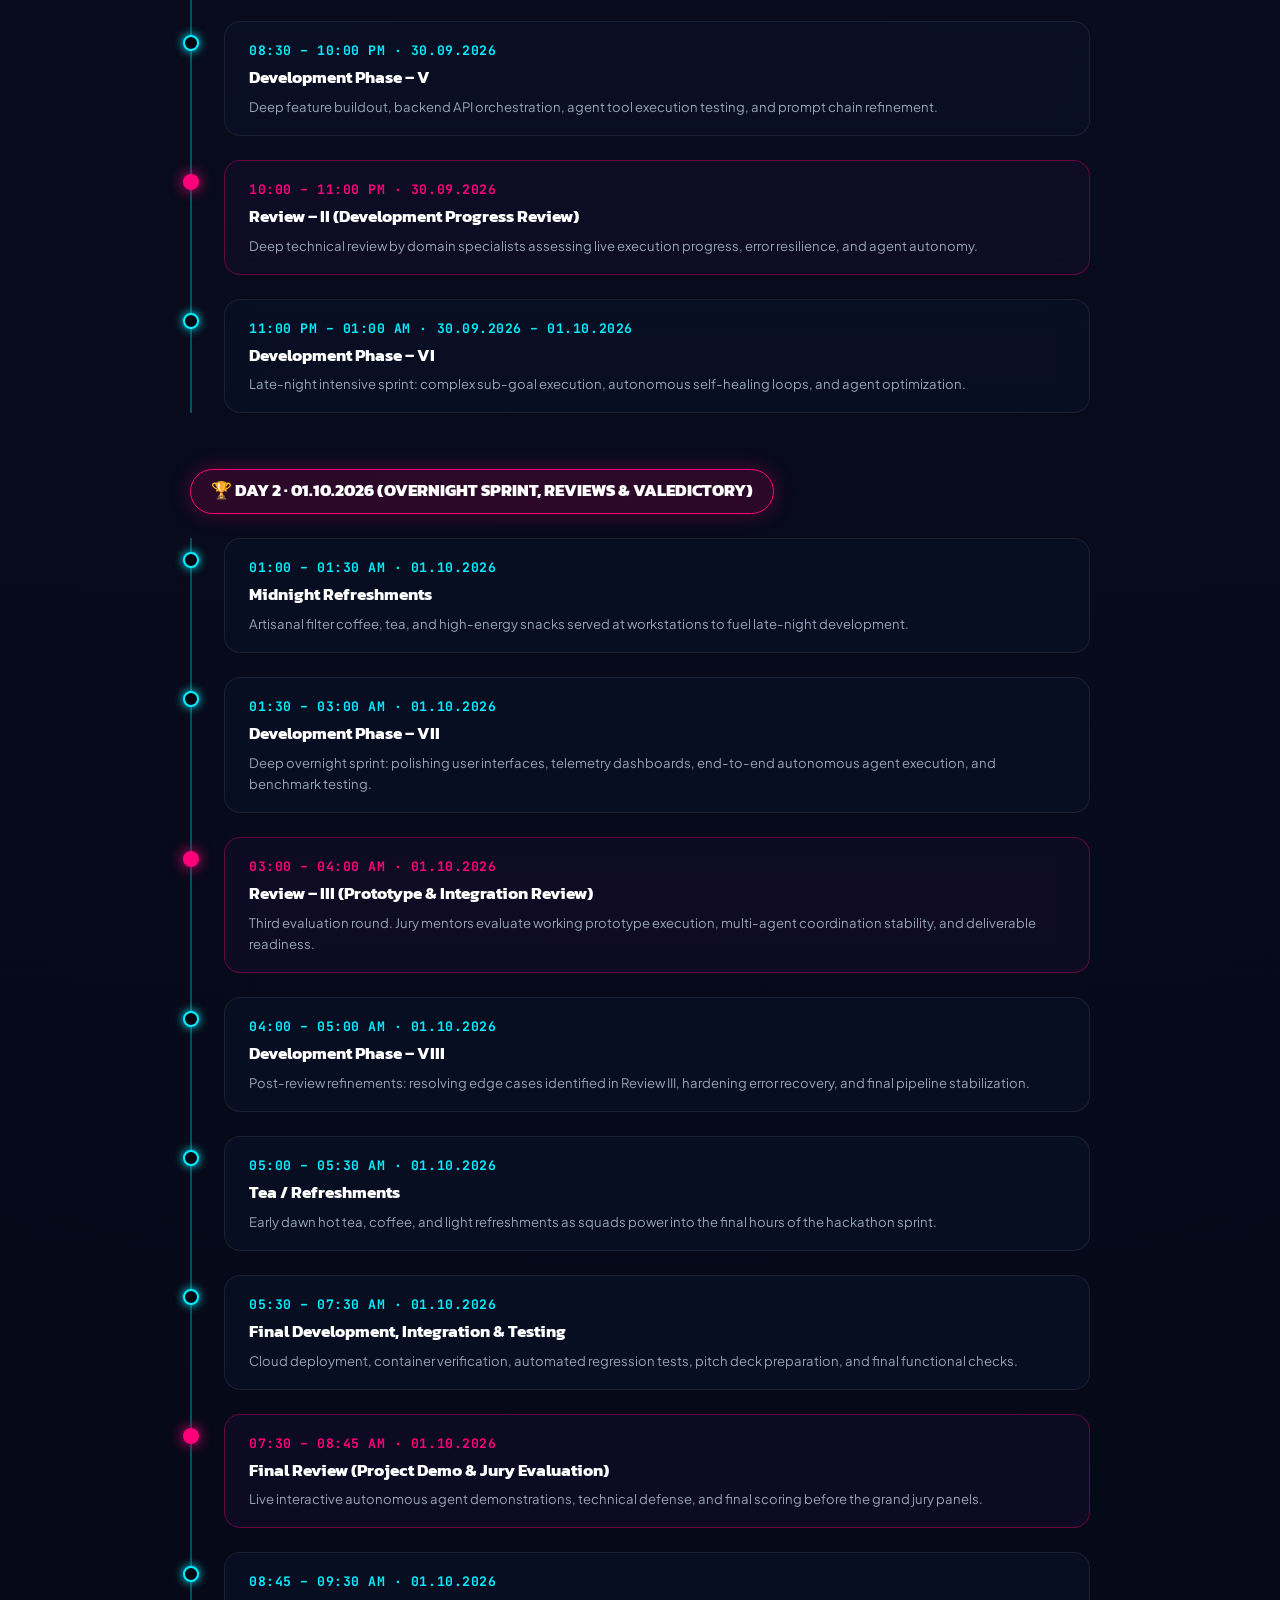
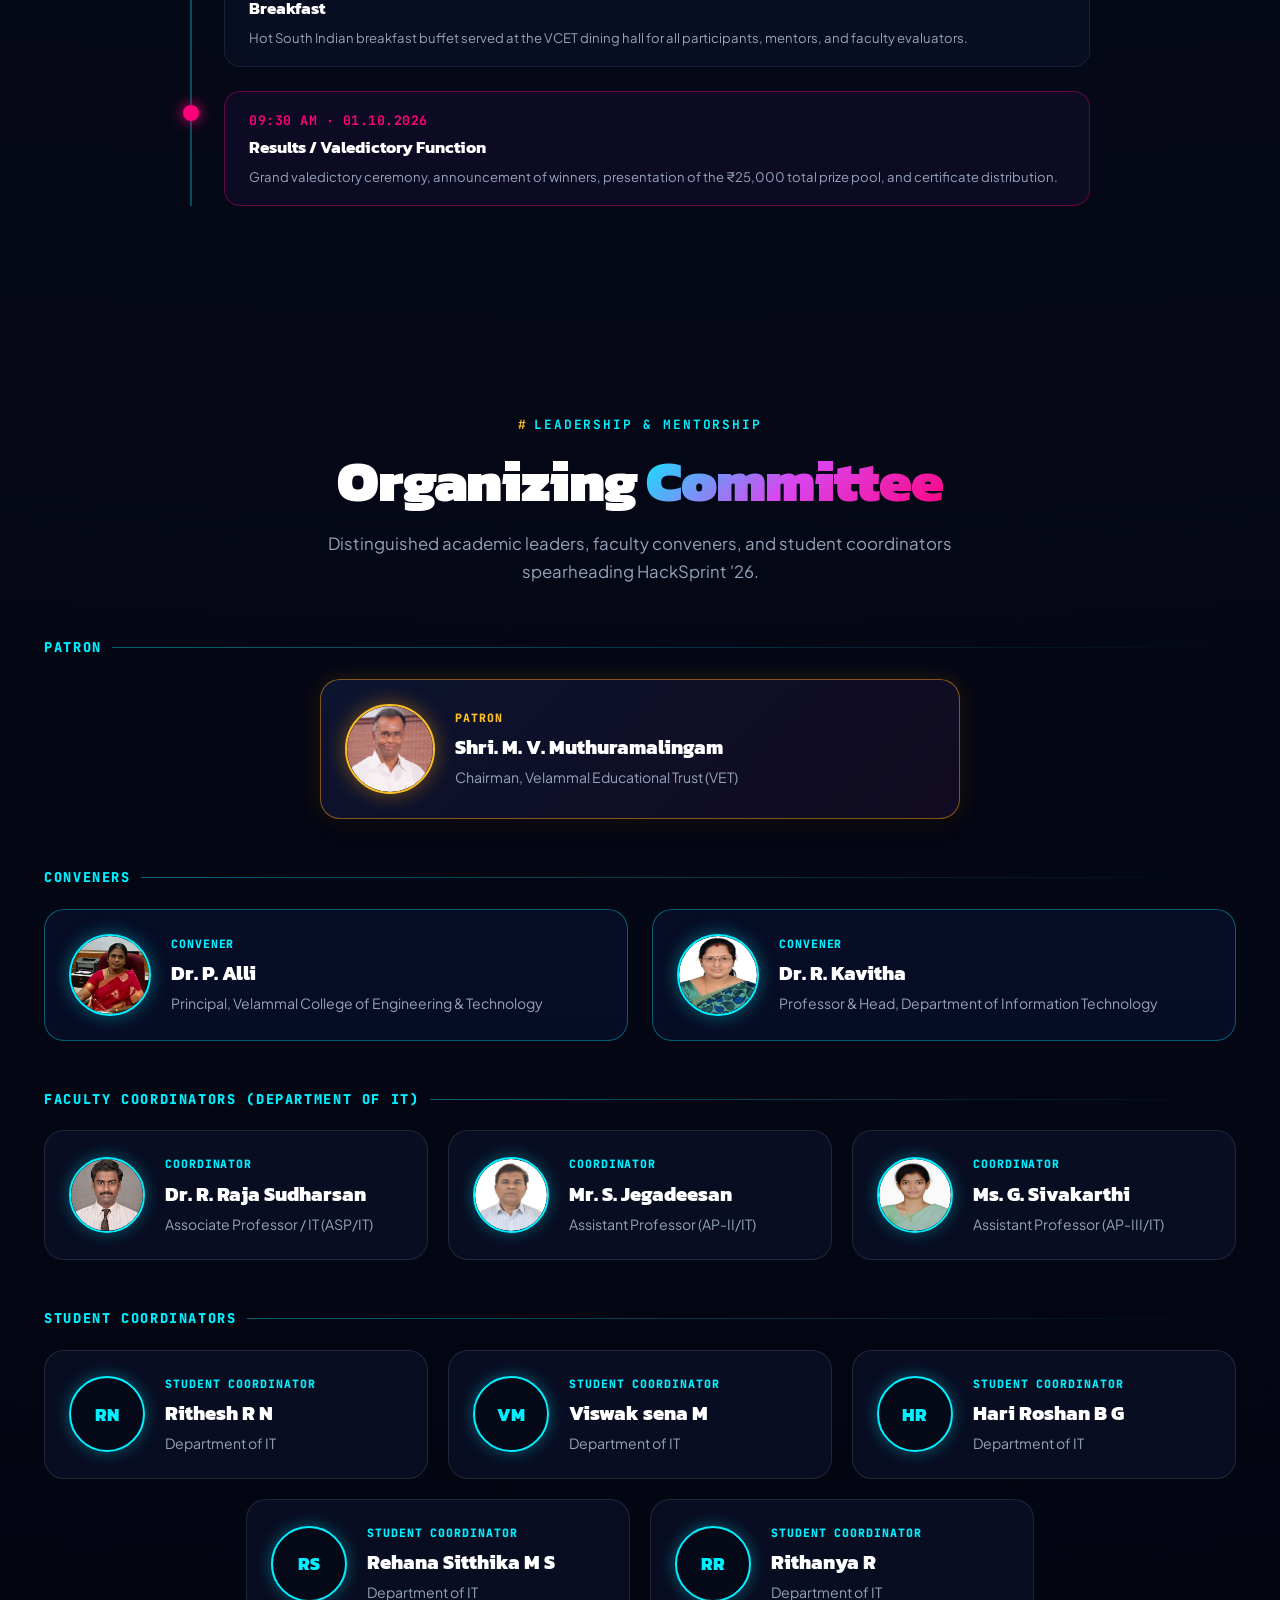
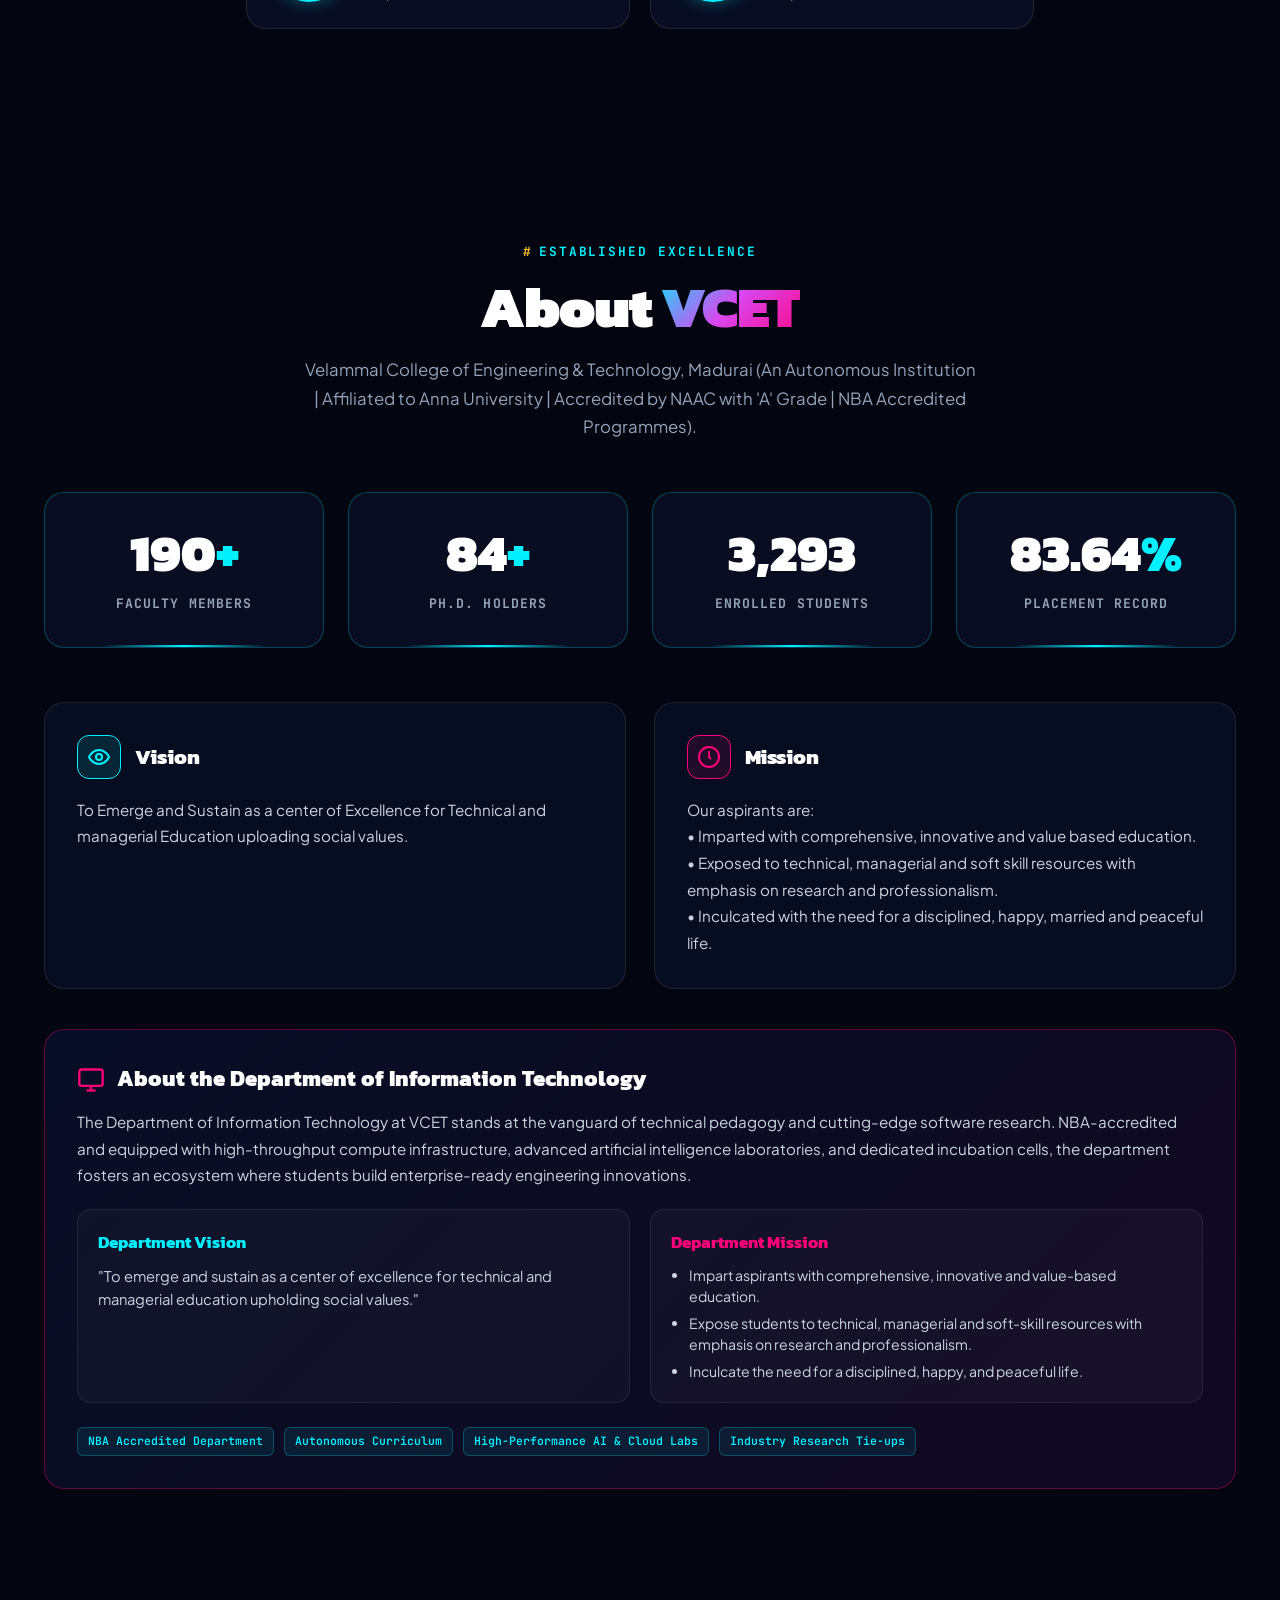
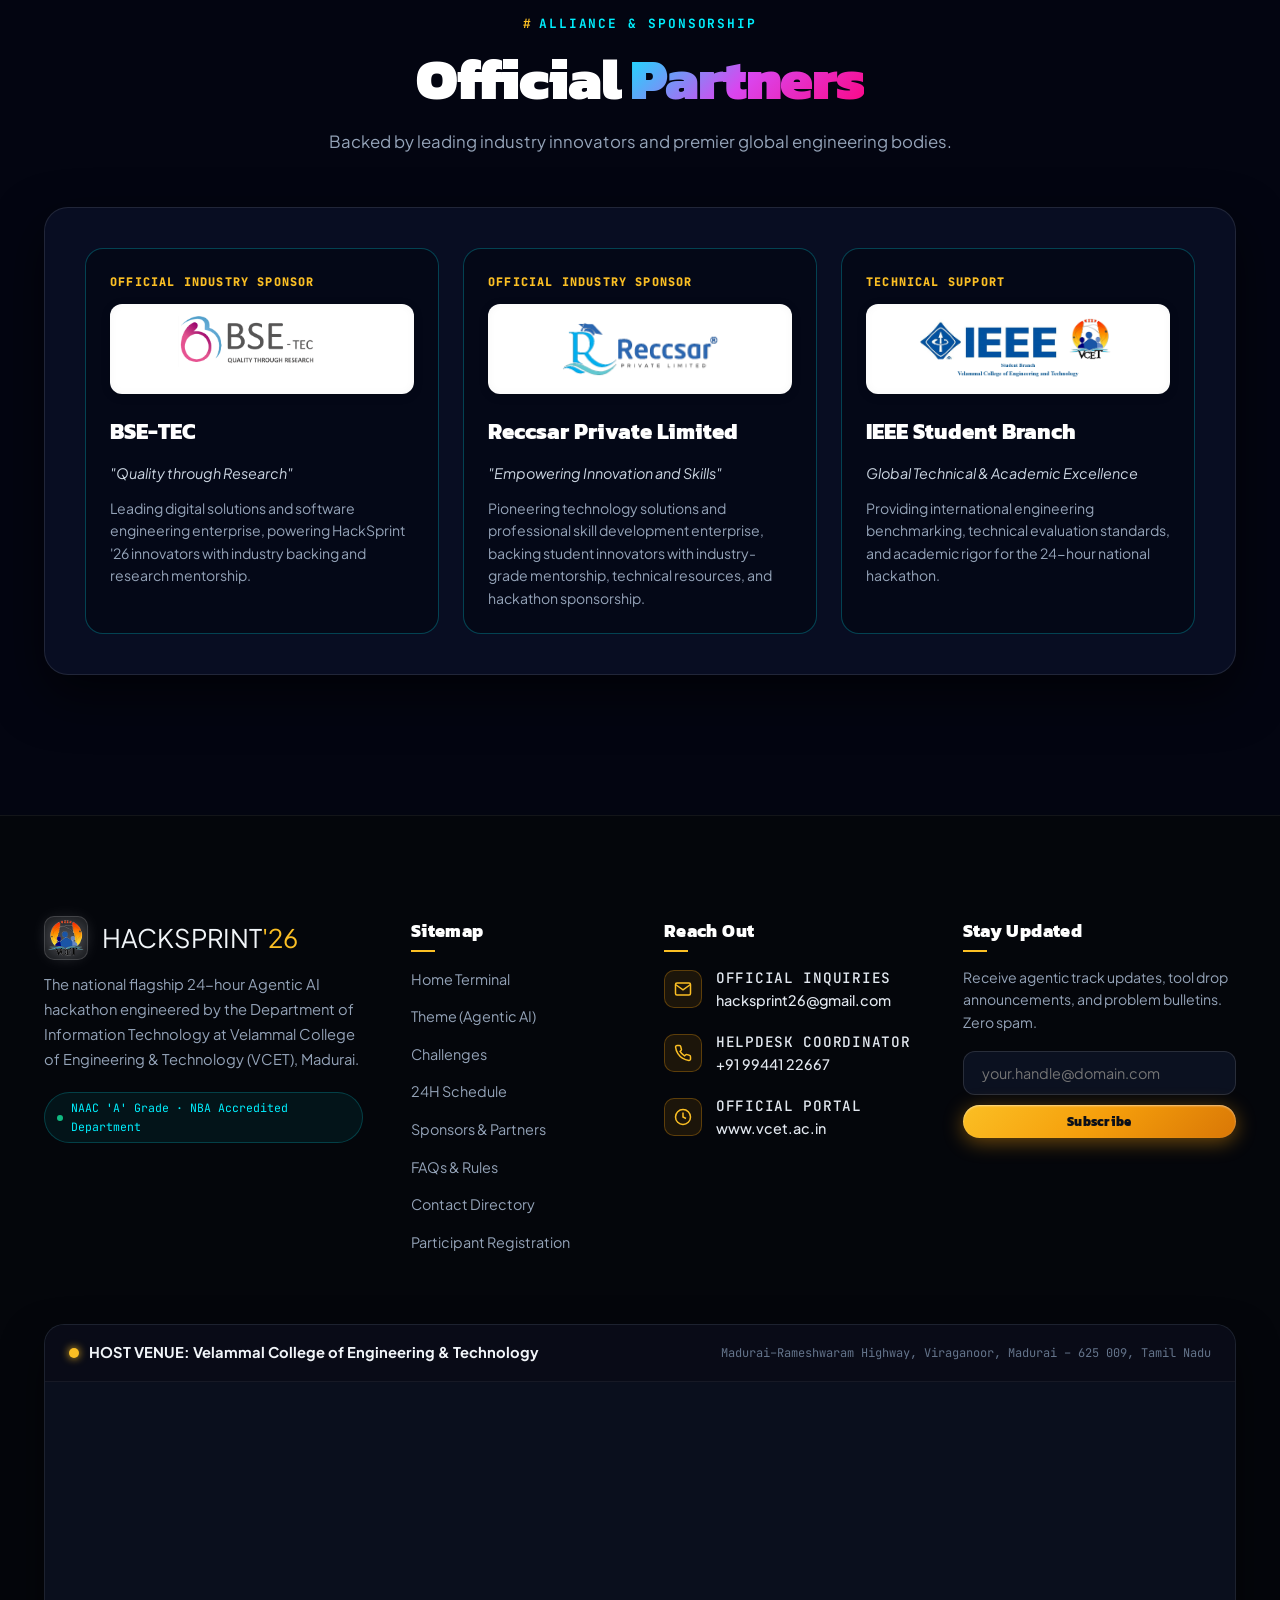
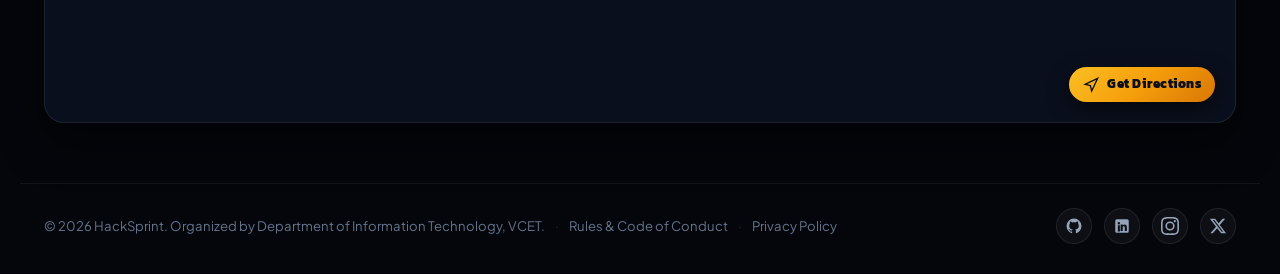
==== commit c85a53e1: "Fix problem statements visibility and deploy dataset" ====
--- a/index.html
+++ b/index.html
@@ -791,7 +791,7 @@
         </div>
 
         <!-- Live Problem Statements Announcement CTA -->
-        <div class="countdown-live-cta-wrap" id="countdown-live-cta-wrap" style="display: none;">
+        <div class="countdown-live-cta-wrap revealed" id="countdown-live-cta-wrap" style="display: flex;">
           <div class="live-pulse-announcement">
             <span class="live-status-dot"></span>
             <span class="live-status-text">OFFICIAL CHALLENGES RELEASED</span>
@@ -806,7 +806,7 @@
     <!-- ========================================================================= -->
     <!-- 3B. PROGRESSIVE PROBLEM STATEMENT REVEAL SECTION (MASTER ARCHITECTURE) -->
     <!-- ========================================================================= -->
-    <section id="problem-statements" class="problem-statements-section" style="display: none;">
+    <section id="problem-statements" class="problem-statements-section revealed">
       <!-- Ambient Glow Blobs -->
       <div class="ps-ambient-glow glow-left" aria-hidden="true"></div>
       <div class="ps-ambient-glow glow-right" aria-hidden="true"></div>
@@ -1903,7 +1903,9 @@
   <!-- Toast Notification Alert -->
   <div class="toast-container" id="toast-container"></div>
 
-  <!-- Main JavaScript Logic (Encrypted & Dynamically Loaded Data Layer) -->
+  <!-- Problem Statements Data Layer -->
+  <script src="problemStatements.js"></script>
+  <!-- Main JavaScript Logic -->
   <script src="script.js"></script>
 </body>
 
--- a/style.css
+++ b/style.css
@@ -6856,6 +6856,7 @@
   overflow: hidden;
   backdrop-filter: blur(16px);
   -webkit-backdrop-filter: blur(16px);
+  cursor: pointer;
 }
 
 /* Cyan Neon Top Gloss Line */
@@ -7216,6 +7217,400 @@
 }
 
 /* --------------------------------------------------------------------------
+   PHONE VIEW & MOBILE RESPONSIVE OPTIMIZATIONS FOR PROBLEM STATEMENTS
+   -------------------------------------------------------------------------- */
+@media (max-width: 1080px) {
+  .problem-statements-section {
+    padding: 70px 0 90px;
+  }
+
+  /* Release sticky filter bar on mobile view so it never hides behind the 140px navbar */
+  .ps-sticky-filter-wrapper {
+    position: relative !important;
+    top: 0 !important;
+    margin: 0 -20px 24px !important;
+    padding: 10px 20px !important;
+    background: rgba(8, 15, 36, 0.95);
+    border-radius: 14px;
+  }
+}
+
+@media (max-width: 768px) {
+  .problem-statements-section {
+    padding: 50px 0 70px;
+  }
+
+  .ps-container {
+    padding: 0 16px;
+  }
+
+  .ps-stats-showcase {
+    padding: 0 10px 20px;
+    margin-bottom: 20px;
+  }
+
+  .ps-eyebrow-tag {
+    font-size: 0.72rem;
+    letter-spacing: 0.15em;
+    margin-bottom: 8px;
+  }
+
+  .ps-section-title {
+    font-size: clamp(1.85rem, 6.5vw, 2.5rem);
+    letter-spacing: -0.01em;
+    margin-bottom: 8px;
+  }
+
+  .ps-kicker {
+    font-size: 0.75rem;
+    letter-spacing: 0.08em;
+    margin-bottom: 24px;
+    line-height: 1.4;
+  }
+
+  .ps-metrics-grid {
+    grid-template-columns: 1fr;
+    gap: 12px;
+  }
+
+  .ps-metric-card {
+    padding: 16px 14px;
+    border-radius: 14px;
+  }
+
+  .metric-val {
+    font-size: 2.1rem;
+    margin-bottom: 4px;
+  }
+
+  .metric-lbl {
+    font-size: 0.72rem;
+  }
+
+  .ps-heading-wrapper {
+    margin-bottom: 24px;
+  }
+
+  .ps-section-heading {
+    font-size: 1.15rem;
+    letter-spacing: 0.06em;
+    gap: 10px;
+  }
+
+  .heading-dash {
+    width: 22px;
+    height: 2px;
+  }
+
+  .domain-cards-grid {
+    grid-template-columns: 1fr;
+    gap: 12px;
+    margin-bottom: 24px;
+  }
+
+  .domain-card {
+    padding: 16px 16px 14px 18px;
+    border-radius: 12px;
+  }
+
+  .domain-card-code {
+    font-size: 1.05rem;
+  }
+
+  .domain-card-symbol {
+    font-size: 1.2rem;
+  }
+
+  .domain-card-name {
+    min-height: auto;
+    font-size: 0.98rem;
+    margin: 0 0 10px 0;
+  }
+
+  .ps-sticky-filter-wrapper {
+    margin: 0 -16px 20px !important;
+    padding: 8px 16px !important;
+  }
+
+  .ps-filter-pill {
+    padding: 6px 12px;
+    font-size: 0.74rem;
+    min-height: 36px;
+  }
+
+  .ps-list-header {
+    flex-direction: column;
+    align-items: stretch;
+    gap: 12px;
+    margin-bottom: 16px;
+    padding-bottom: 10px;
+  }
+
+  .ps-list-heading {
+    font-size: 1.1rem;
+    text-align: left;
+  }
+
+  .ps-list-right-actions {
+    display: flex;
+    align-items: center;
+    justify-content: space-between;
+    width: 100%;
+    gap: 8px;
+    flex-wrap: wrap;
+  }
+
+  .ps-amber-count-badge {
+    font-size: 0.7rem;
+    padding: 3px 8px;
+  }
+
+  .ps-pagination-bar {
+    padding: 2px 5px;
+  }
+
+  .ps-nav-btn {
+    padding: 4px 8px;
+    font-size: 0.72rem;
+    min-height: 32px;
+  }
+
+  .ps-page-numbers {
+    font-size: 0.7rem;
+  }
+
+  .ps-view-all-btn {
+    padding: 4px 10px;
+    font-size: 0.72rem;
+    min-height: 32px;
+  }
+
+  .ps-search-wrapper {
+    margin-bottom: 20px;
+  }
+
+  .ps-search-input {
+    font-size: 0.85rem;
+    padding: 12px 38px 12px 42px;
+    border-radius: 10px;
+  }
+
+  .ps-search-icon {
+    left: 14px;
+    width: 17px;
+    height: 17px;
+  }
+
+  .ps-cards-grid {
+    grid-template-columns: 1fr;
+    gap: 14px;
+  }
+
+  .ps-statement-card {
+    padding: 18px 16px;
+    border-radius: 14px;
+  }
+
+  .ps-card-id-badge {
+    font-size: 0.74rem;
+    padding: 2px 8px;
+  }
+
+  .ps-card-domain-tag {
+    font-size: 0.65rem;
+  }
+
+  .ps-statement-title {
+    font-size: 1.05rem;
+    min-height: auto;
+    margin-bottom: 8px;
+    line-height: 1.35;
+  }
+
+  .ps-statement-desc {
+    font-size: 0.84rem;
+    line-height: 1.55;
+    margin-bottom: 12px;
+    -webkit-line-clamp: 3;
+  }
+
+  .ps-statement-footer {
+    padding-top: 10px;
+  }
+
+  .ps-view-link {
+    font-size: 0.78rem;
+    padding: 6px 0;
+    min-height: 38px;
+  }
+
+  .ps-metadata-tag {
+    font-size: 0.64rem;
+    padding: 2px 6px;
+  }
+
+  /* PROBLEM STATEMENT DETAIL MODAL PHONE VIEW OPTIMIZATION */
+  .modal-backdrop#ps-detail-modal {
+    padding: 12px;
+    align-items: center;
+    justify-content: center;
+  }
+
+  .modal-card.modal-card-ps {
+    max-width: 100%;
+    width: 100%;
+    max-height: 88vh;
+    padding: 20px 16px 18px;
+    border-radius: 18px;
+    box-shadow: 0 16px 40px rgba(0, 0, 0, 0.95), 0 0 25px rgba(0, 240, 255, 0.25);
+    overflow-y: auto;
+    -webkit-overflow-scrolling: touch;
+    touch-action: pan-y;
+  }
+
+  .modal-card-ps .modal-close-btn {
+    top: 12px;
+    right: 12px;
+    width: 38px;
+    height: 38px;
+    background: rgba(255, 255, 255, 0.12);
+    border: 1px solid rgba(255, 255, 255, 0.2);
+    color: #ffffff;
+    z-index: 10;
+  }
+
+  .ps-modal-header {
+    padding-bottom: 12px;
+    margin-bottom: 14px;
+    padding-right: 44px; /* Ensure close button never collides with title */
+  }
+
+  .ps-modal-badge-group {
+    gap: 8px;
+    margin-bottom: 8px;
+  }
+
+  .ps-modal-id-badge {
+    font-size: 0.75rem;
+    padding: 2px 10px;
+  }
+
+  .ps-modal-domain-tag {
+    font-size: 0.68rem;
+  }
+
+  .ps-modal-heading {
+    font-size: 1.2rem;
+    line-height: 1.35;
+    word-break: break-word;
+  }
+
+  .ps-modal-body {
+    padding: 4px 0;
+  }
+
+  .ps-modal-section {
+    margin-bottom: 14px;
+  }
+
+  .ps-modal-section h4 {
+    font-size: 0.72rem;
+    margin-bottom: 6px;
+  }
+
+  .ps-modal-desc-full {
+    font-size: 0.88rem;
+    line-height: 1.6;
+  }
+
+  .ps-modal-tags {
+    gap: 6px;
+  }
+
+  .ps-modal-footer {
+    padding-top: 14px;
+    margin-top: 12px;
+    flex-direction: column;
+    align-items: stretch;
+    gap: 10px;
+  }
+
+  .ps-modal-nav-group {
+    display: flex;
+    width: 100%;
+    gap: 8px;
+  }
+
+  .ps-modal-nav-btn {
+    flex: 1;
+    display: flex;
+    align-items: center;
+    justify-content: center;
+    padding: 10px 8px;
+    font-size: 0.76rem;
+    min-height: 42px;
+    border-radius: 8px;
+  }
+
+  .ps-modal-actions-right {
+    width: 100%;
+  }
+
+  .btn-copy-problem-id {
+    width: 100%;
+    display: flex;
+    align-items: center;
+    justify-content: center;
+    padding: 10px 14px;
+    font-size: 0.82rem;
+    min-height: 42px;
+    border-radius: 8px;
+  }
+}
+
+@media (max-width: 480px) {
+  .ps-section-title {
+    font-size: 1.75rem;
+  }
+
+  .ps-heading-wrapper {
+    margin-bottom: 20px;
+  }
+
+  .ps-section-heading {
+    font-size: 1rem;
+    letter-spacing: 0.04em;
+    gap: 8px;
+  }
+
+  .heading-dash {
+    width: 16px;
+  }
+
+  .ps-list-right-actions {
+    flex-direction: column;
+    align-items: stretch;
+    gap: 8px;
+  }
+
+  .ps-pagination-bar {
+    justify-content: center;
+  }
+
+  .ps-view-all-btn {
+    text-align: center;
+  }
+
+  .modal-card.modal-card-ps {
+    padding: 18px 14px 16px;
+  }
+
+  .ps-modal-heading {
+    font-size: 1.1rem;
+  }
+}
+
+/* --------------------------------------------------------------------------
    ACCESSIBILITY: REDUCED MOTION SUPPORT
    -------------------------------------------------------------------------- */
 @media (prefers-reduced-motion: reduce) {
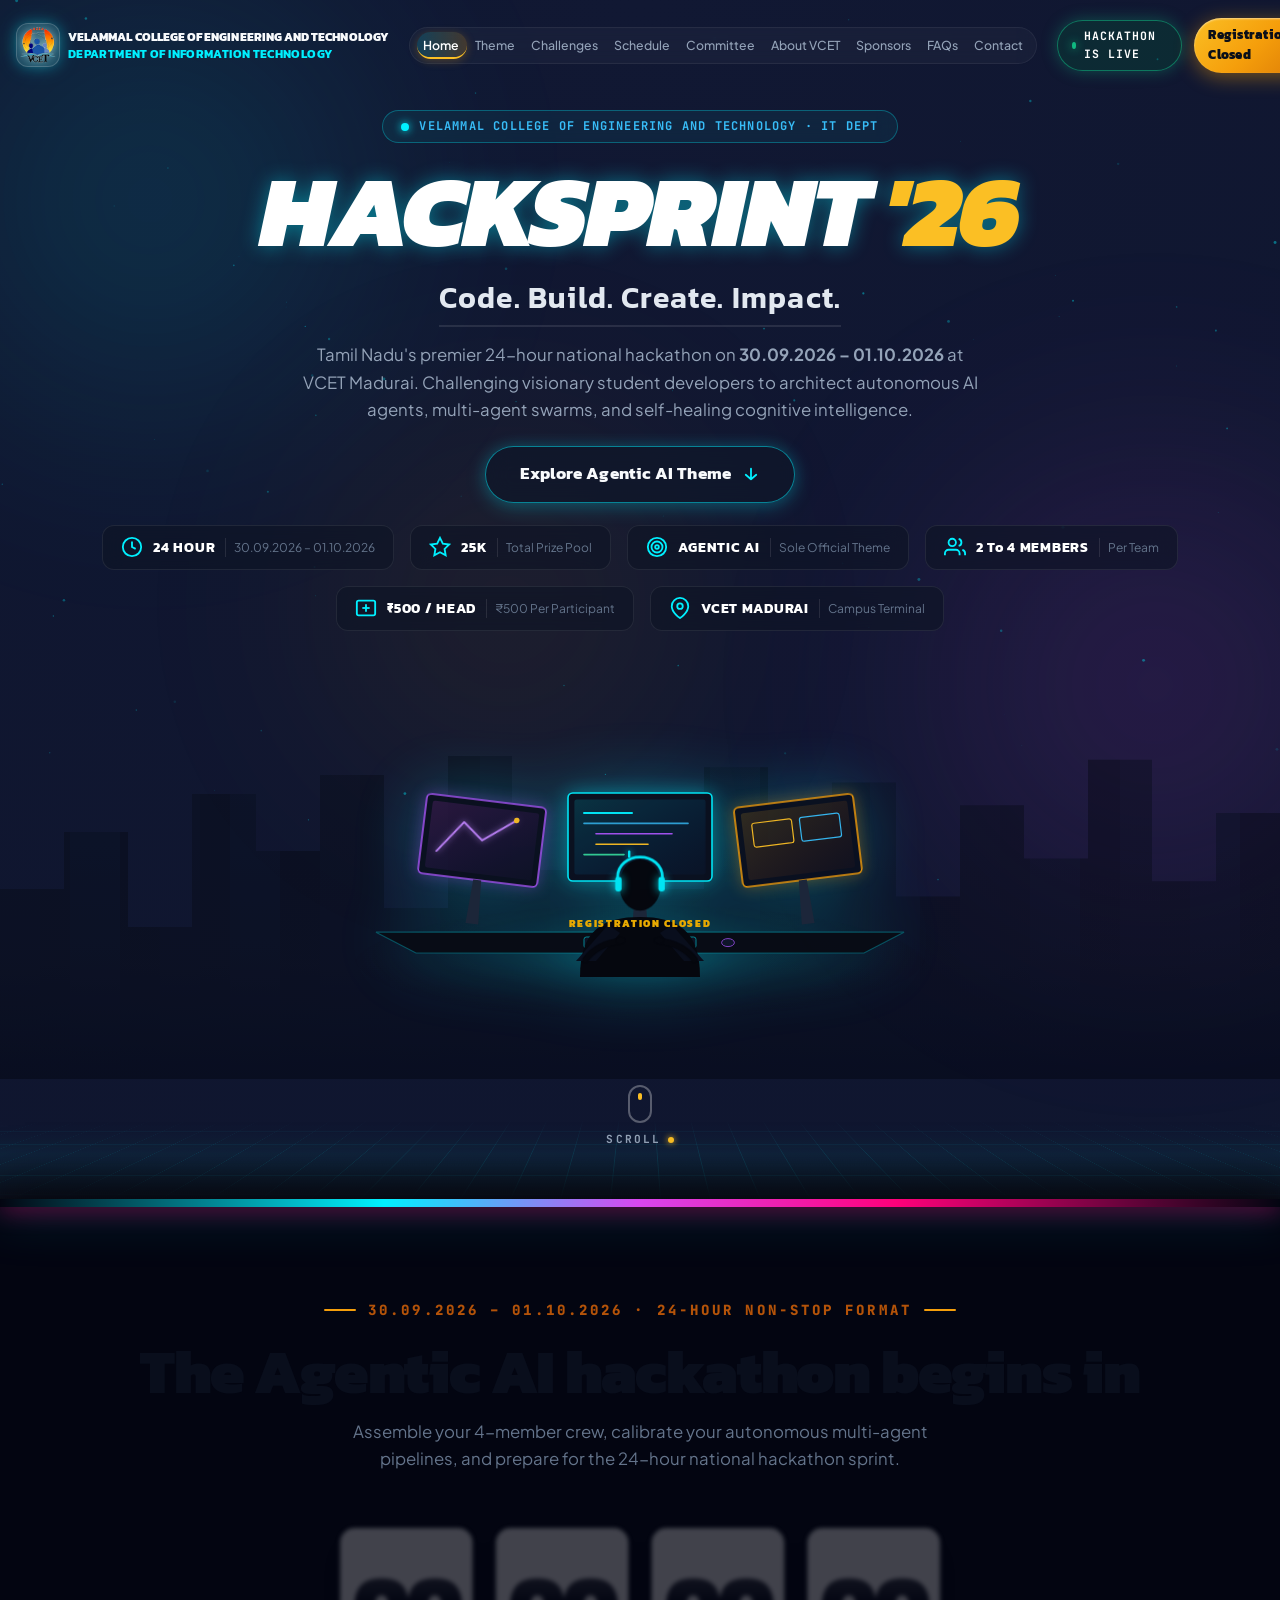
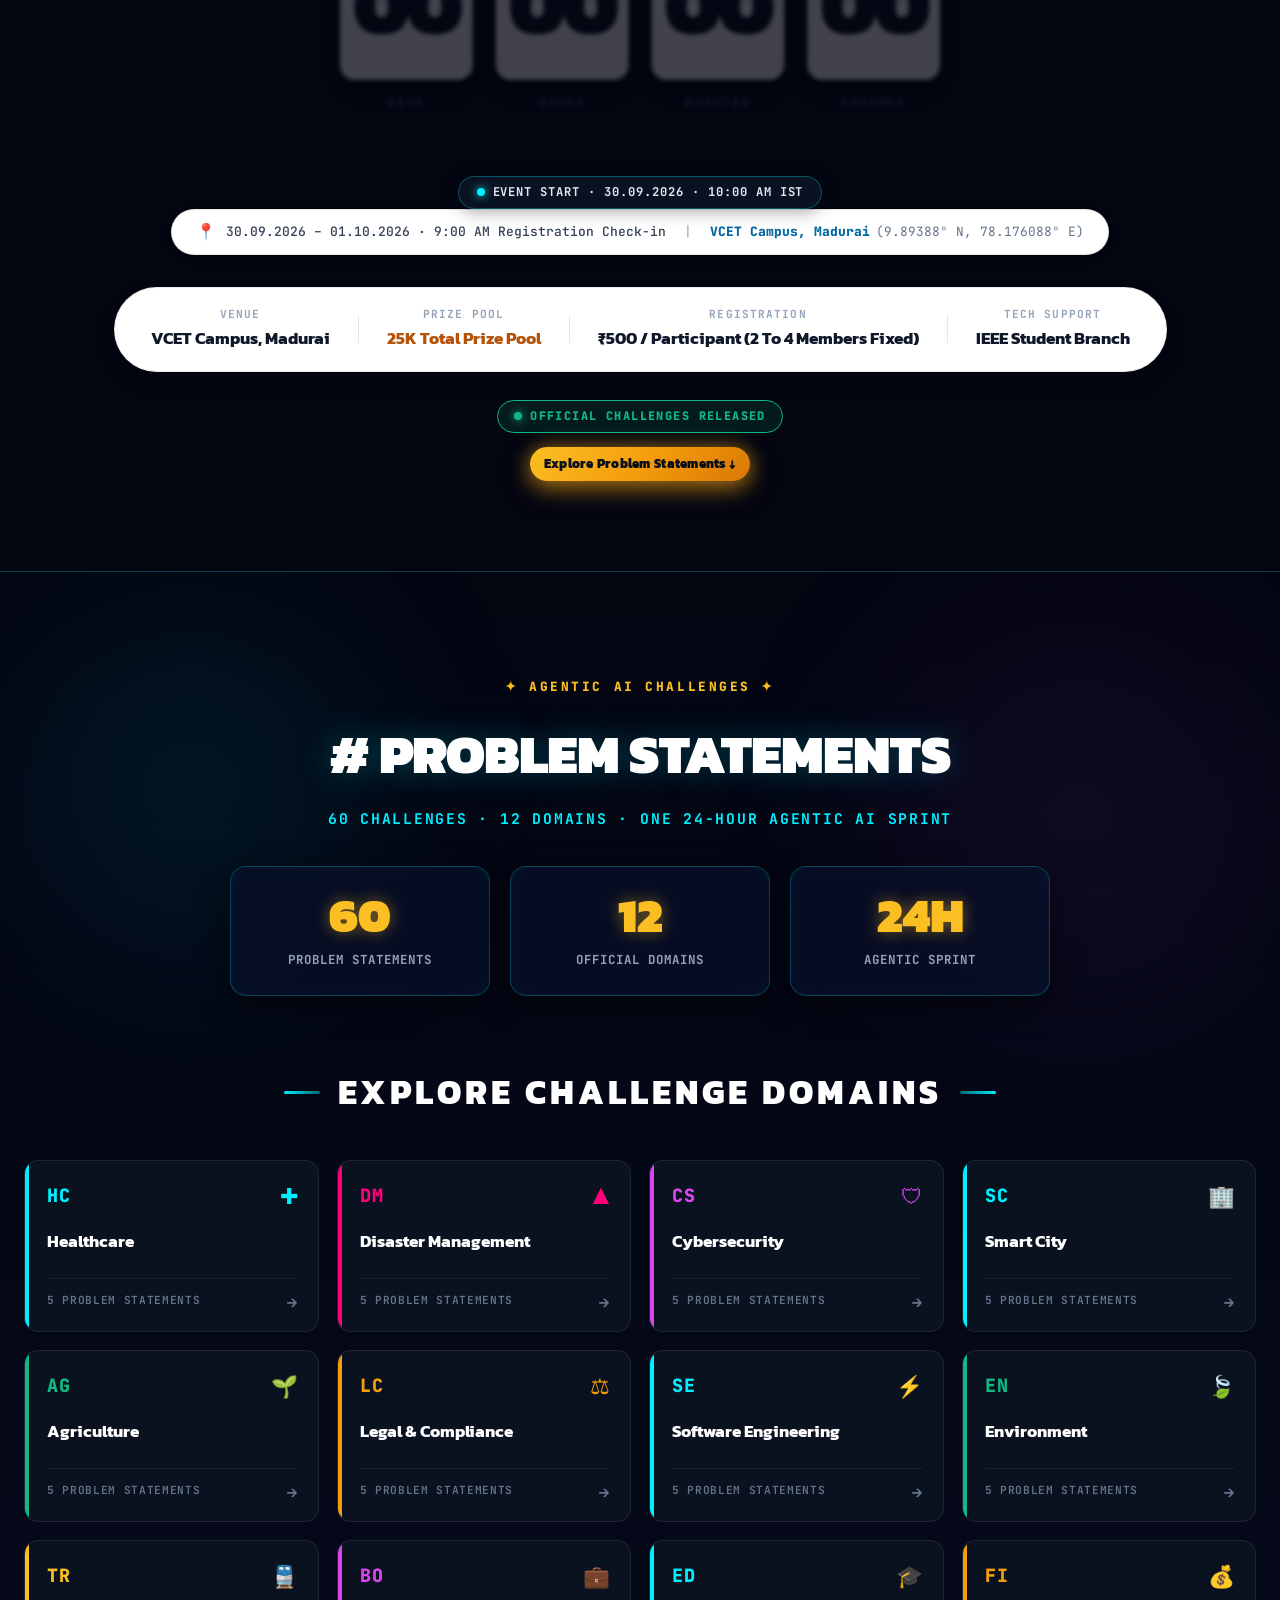
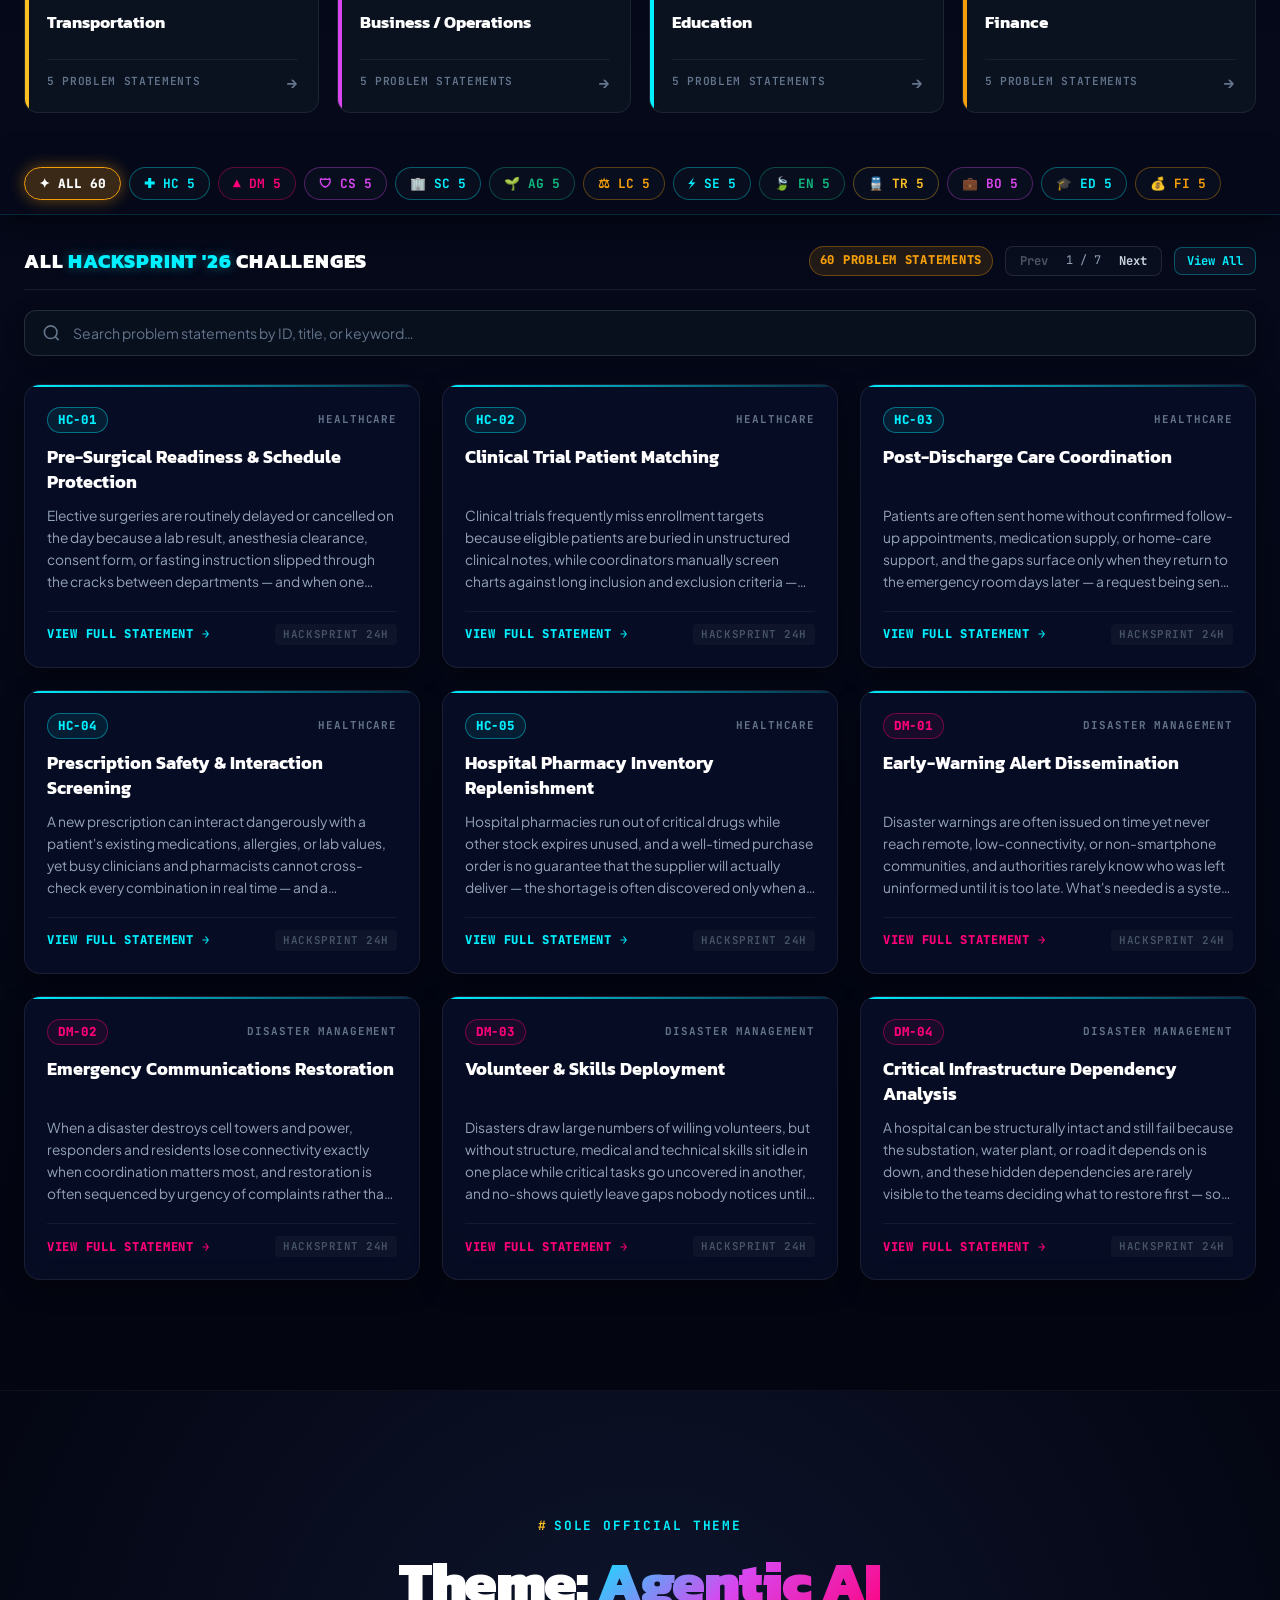
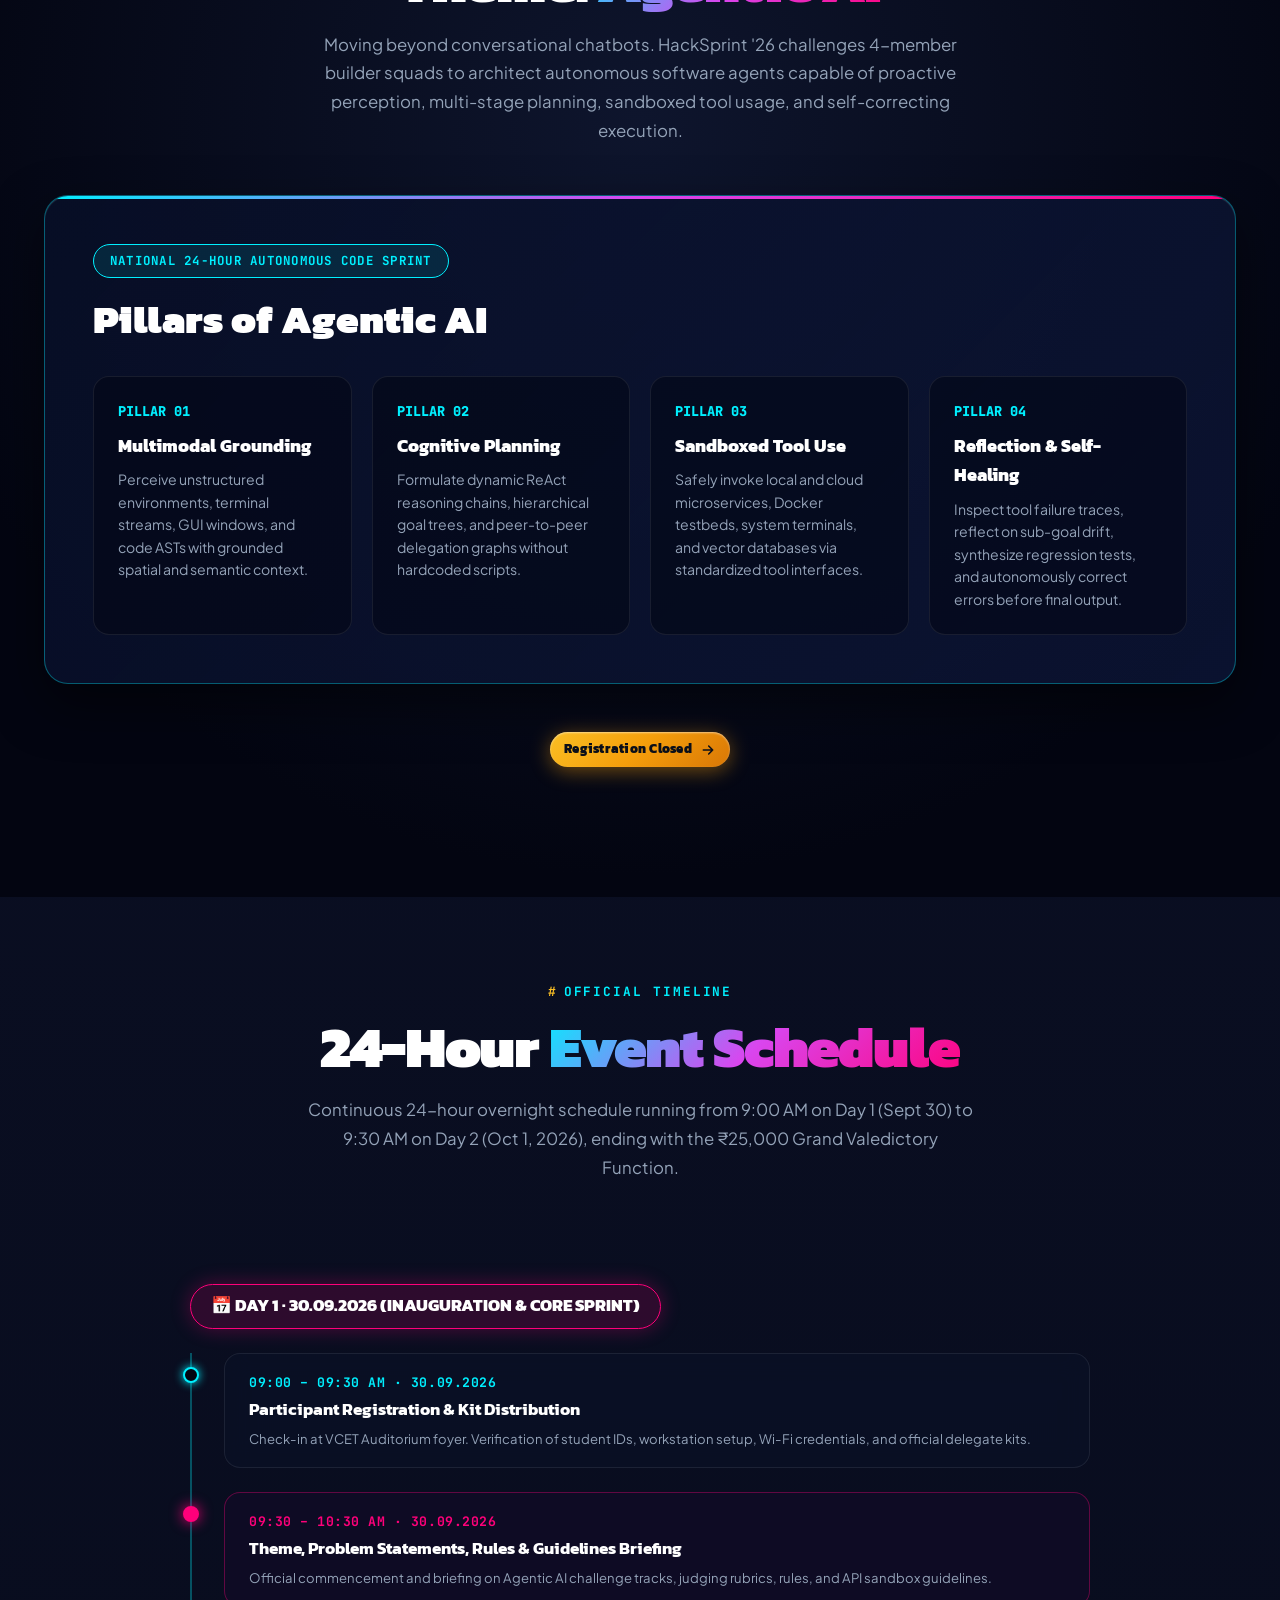
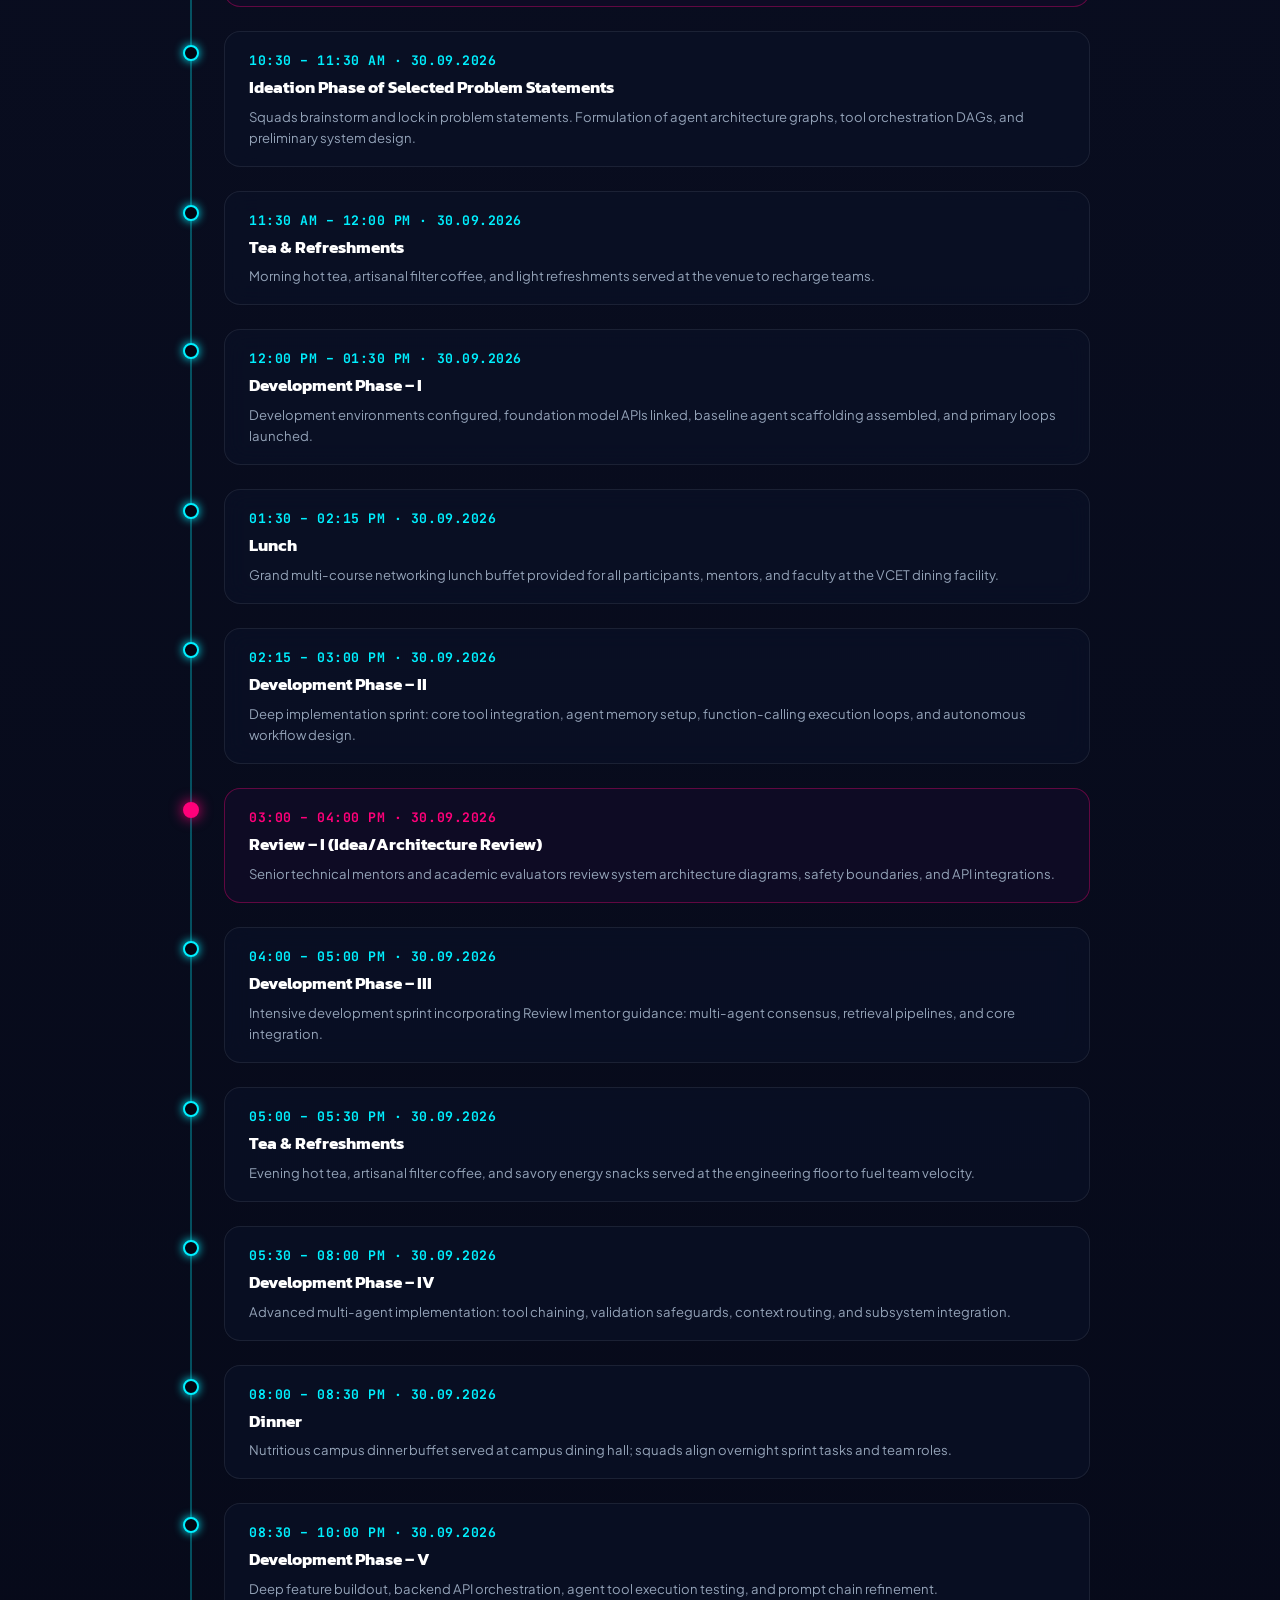
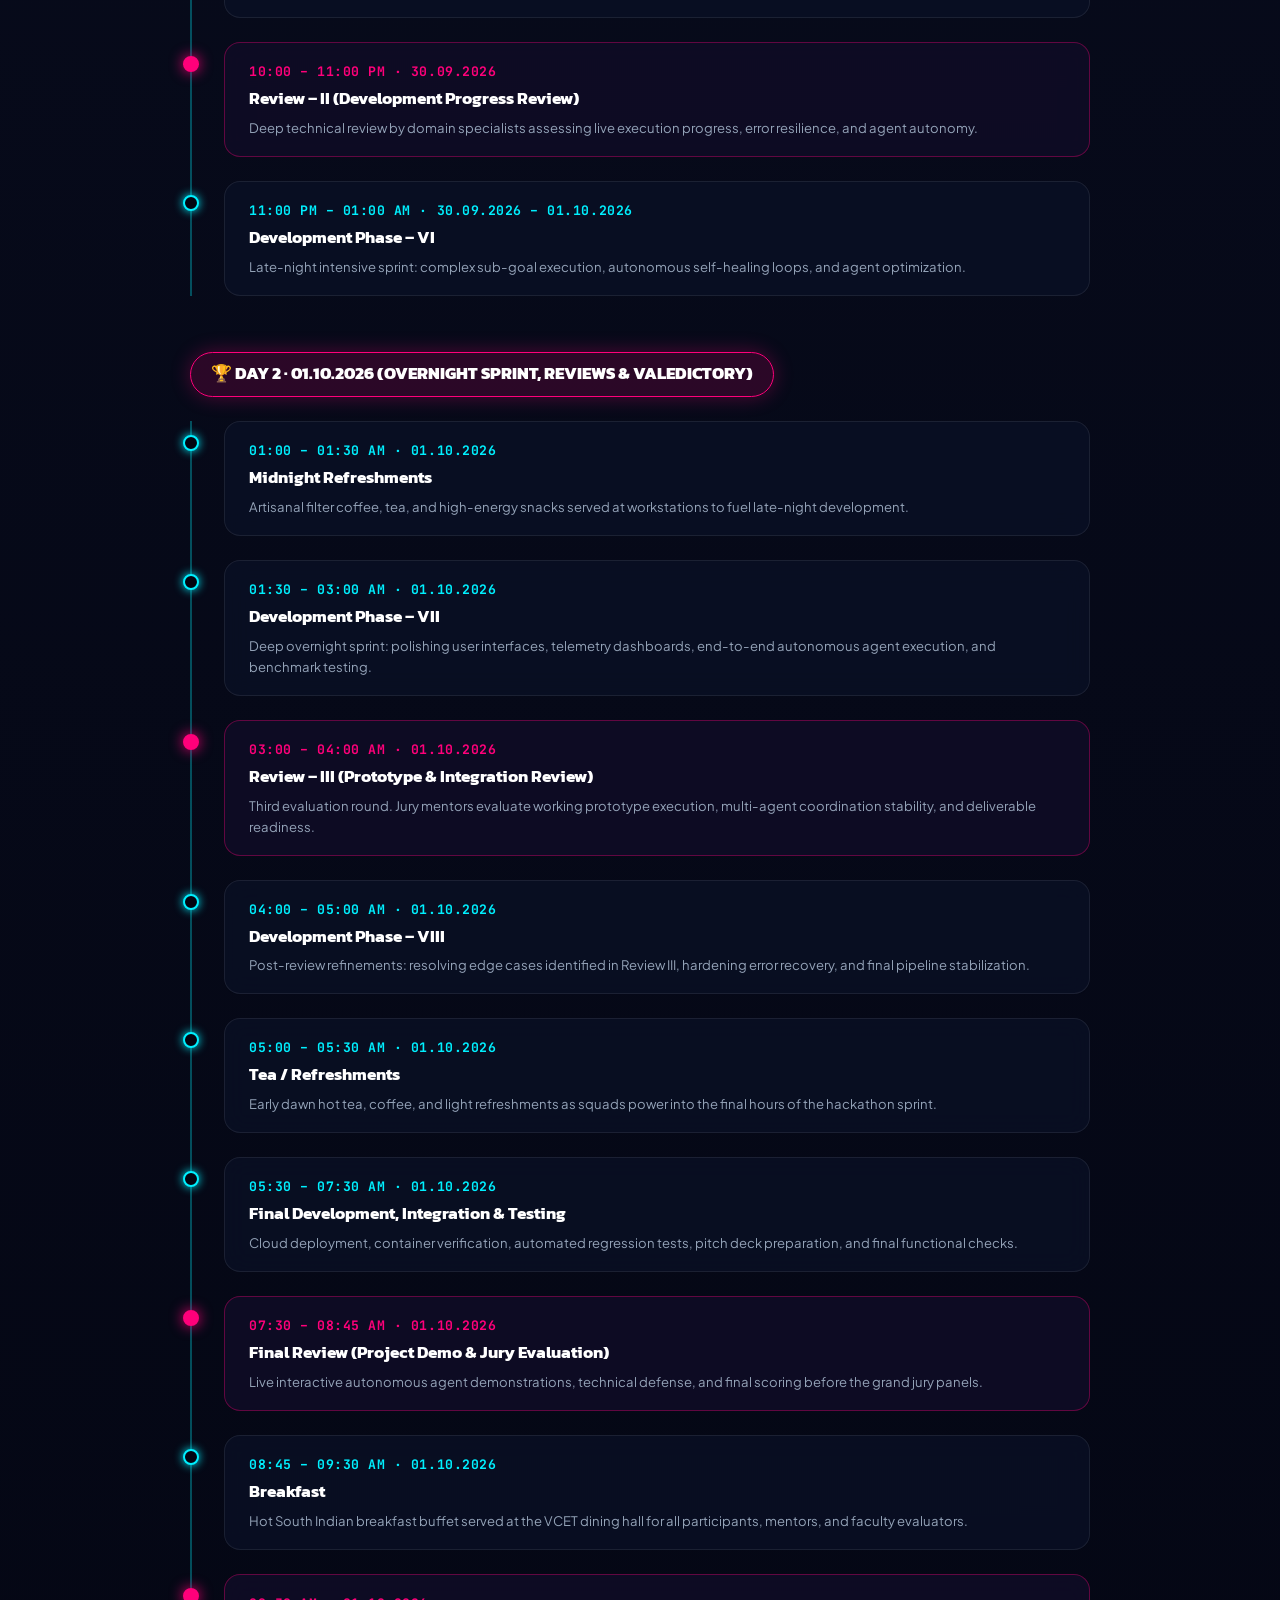
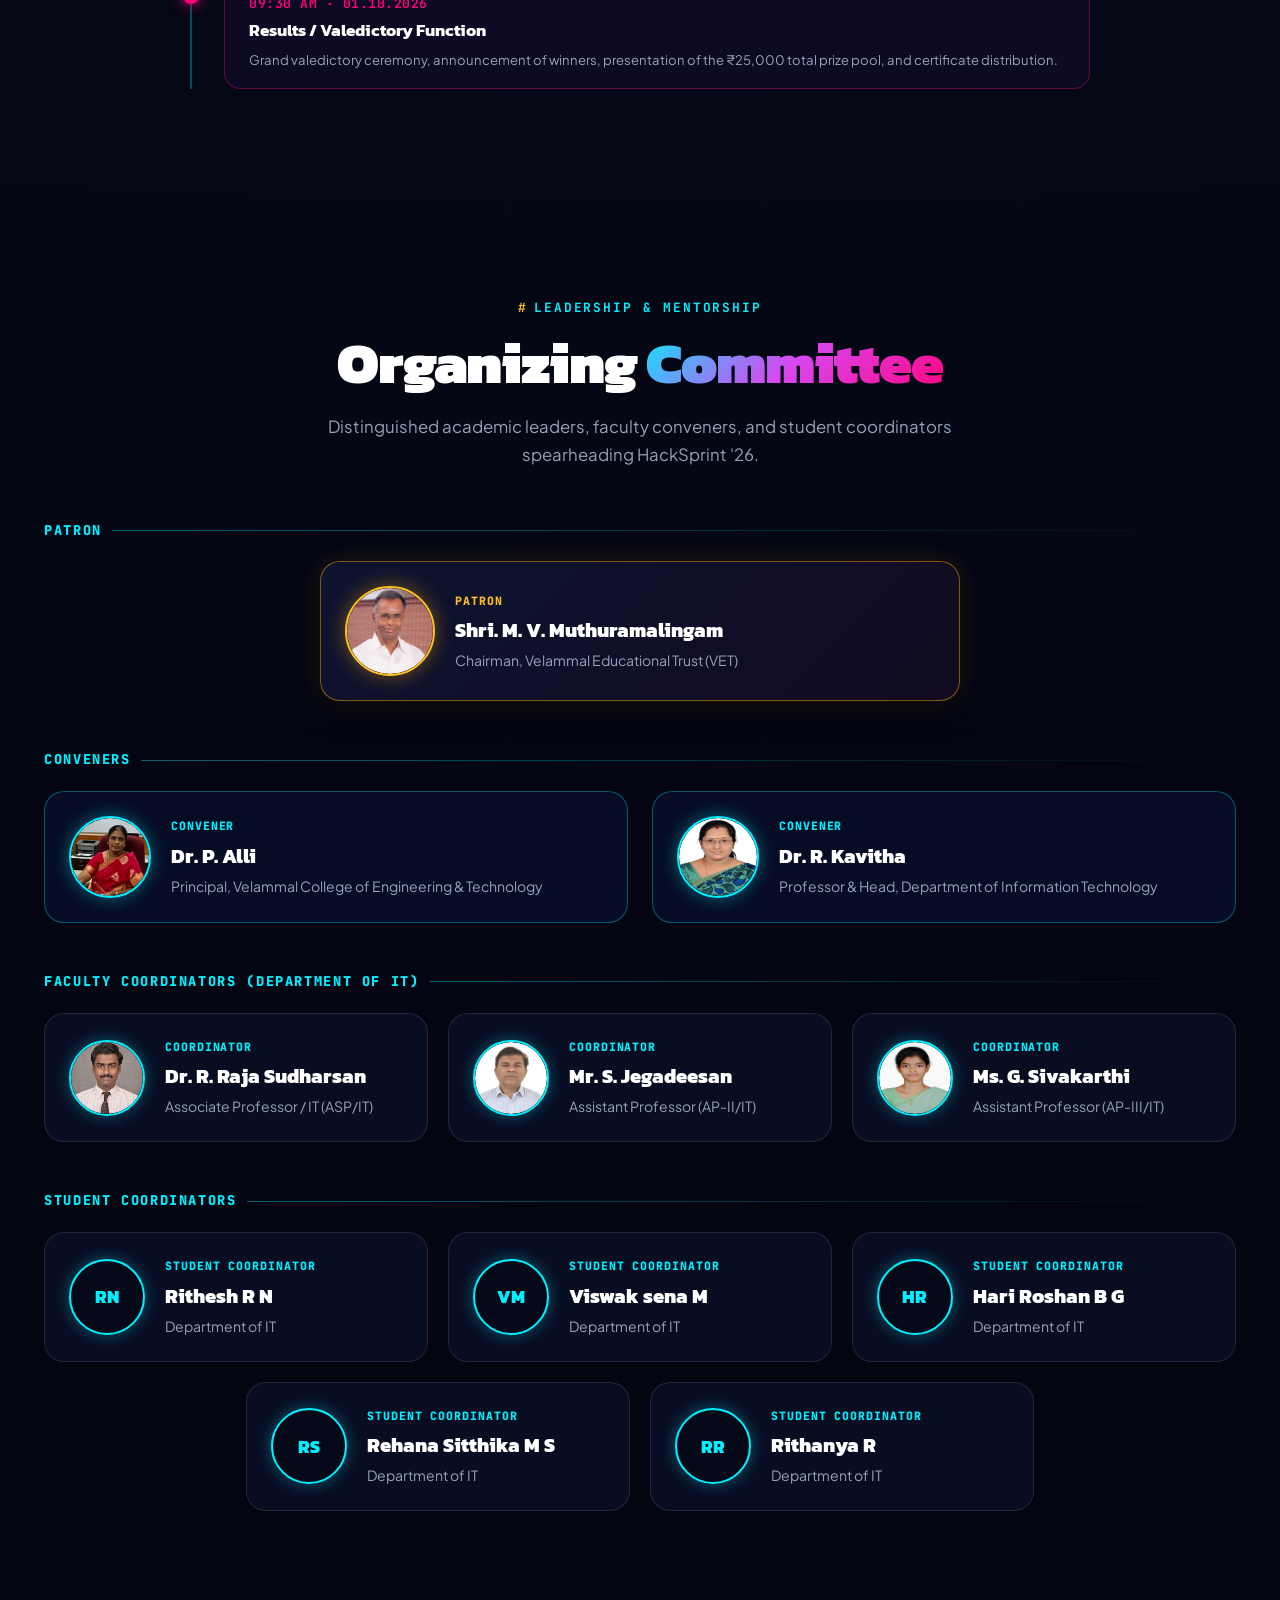
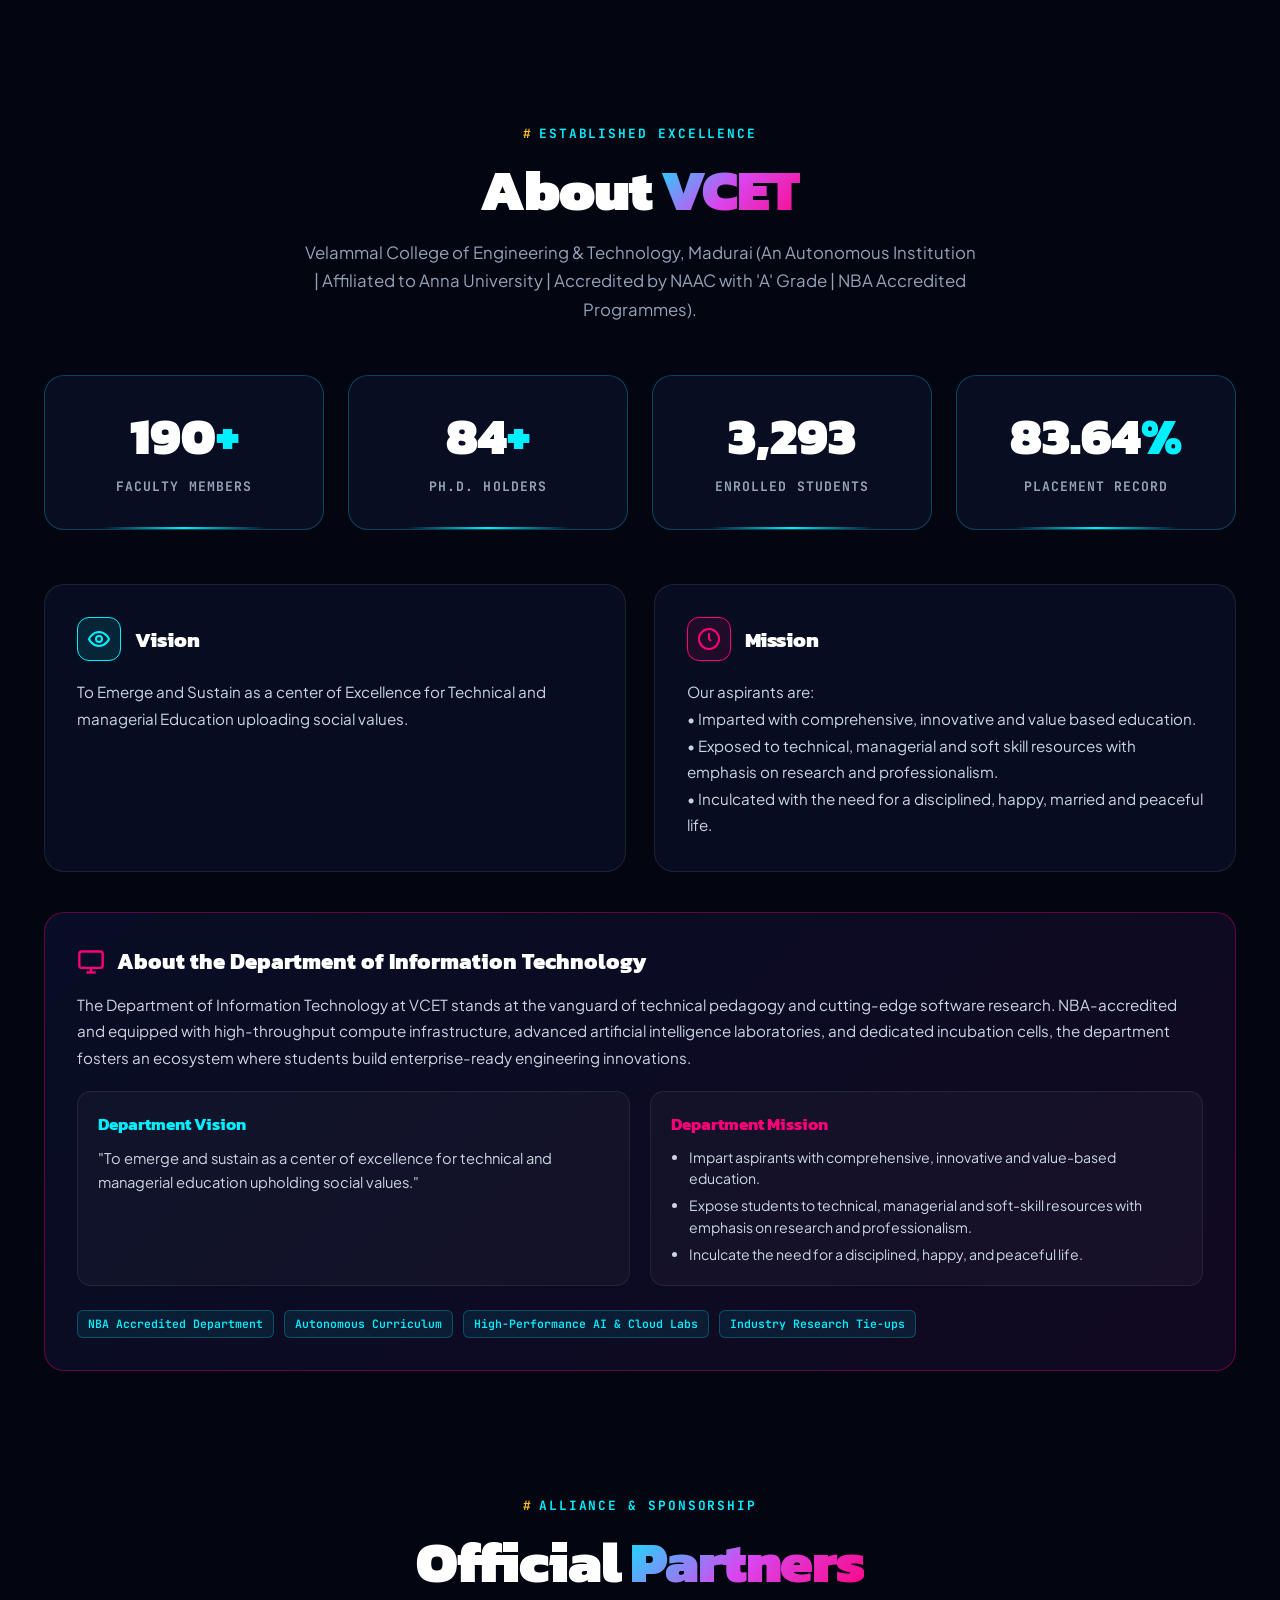
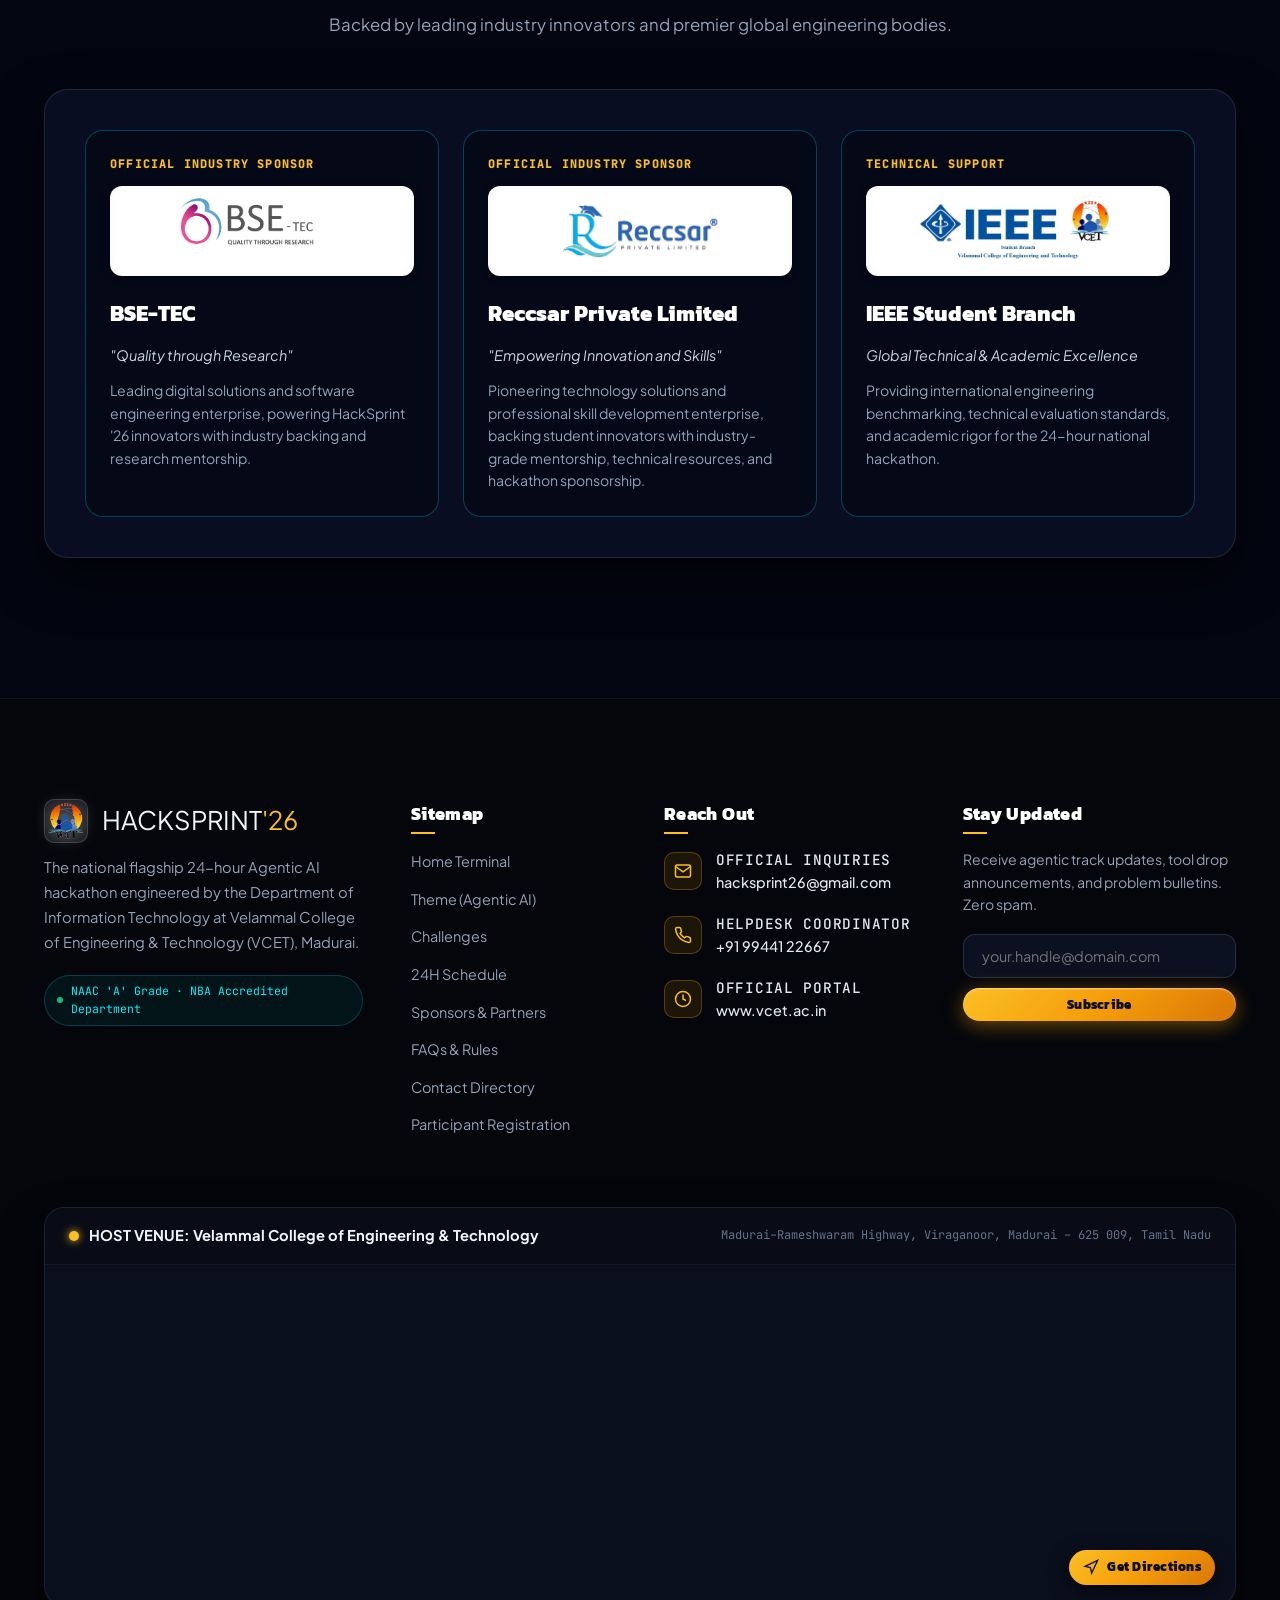
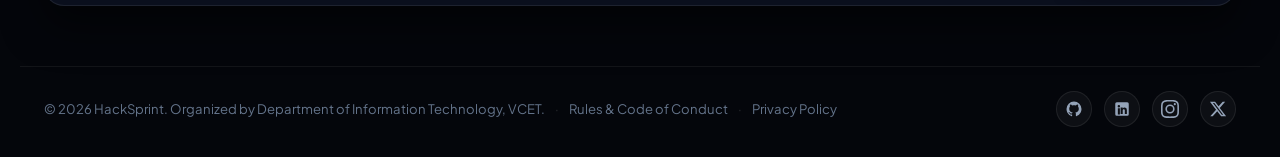
==== commit f044ca17: "Pre-render all 60 problem statements and add cache busting for instant visibility" ====
--- a/index.html
+++ b/index.html
@@ -816,14 +816,14 @@
         <div class="ps-stats-showcase">
           <div class="ps-eyebrow-tag">✦ AGENTIC AI CHALLENGES ✦</div>
           <h2 class="ps-section-title"># PROBLEM STATEMENTS</h2>
-          <p class="ps-kicker" id="ps-kicker">AGENTIC AI CHALLENGES · ONE 24-HOUR SPRINT</p>
+          <p class="ps-kicker" id="ps-kicker">60 CHALLENGES · 12 DOMAINS · ONE 24-HOUR AGENTIC AI SPRINT</p>
           <div class="ps-metrics-grid">
             <div class="ps-metric-card">
-              <span class="metric-val" id="metric-counter-problems">--</span>
+              <span class="metric-val" id="metric-counter-problems">60</span>
               <span class="metric-lbl">Problem Statements</span>
             </div>
             <div class="ps-metric-card">
-              <span class="metric-val" id="metric-counter-domains">--</span>
+              <span class="metric-val" id="metric-counter-domains">12</span>
               <span class="metric-lbl">Official Domains</span>
             </div>
             <div class="ps-metric-card">
@@ -844,13 +844,216 @@
 
         <!-- STEP 2: 12 DOMAIN OVERVIEW CARDS GRID -->
         <div class="domain-cards-grid" id="domain-cards-grid">
-          <!-- Dynamically populated via script.js -->
+<div class="domain-card" data-domain="HC" data-color="cyan" tabindex="0" role="button" aria-label="Explore Healthcare Domain">
+      <div class="domain-card-top">
+        <span class="domain-card-code">HC</span>
+        <span class="domain-card-symbol">✚</span>
+      </div>
+      <h4 class="domain-card-name">Healthcare</h4>
+      <div class="domain-card-footer">
+        <span class="domain-card-count">5 PROBLEM STATEMENTS</span>
+        <span class="domain-card-arrow">→</span>
+      </div>
+    </div>
+  
+
+    <div class="domain-card" data-domain="DM" data-color="pink" tabindex="0" role="button" aria-label="Explore Disaster Management Domain">
+      <div class="domain-card-top">
+        <span class="domain-card-code">DM</span>
+        <span class="domain-card-symbol">▲</span>
+      </div>
+      <h4 class="domain-card-name">Disaster Management</h4>
+      <div class="domain-card-footer">
+        <span class="domain-card-count">5 PROBLEM STATEMENTS</span>
+        <span class="domain-card-arrow">→</span>
+      </div>
+    </div>
+  
+
+    <div class="domain-card" data-domain="CS" data-color="purple" tabindex="0" role="button" aria-label="Explore Cybersecurity Domain">
+      <div class="domain-card-top">
+        <span class="domain-card-code">CS</span>
+        <span class="domain-card-symbol">🛡</span>
+      </div>
+      <h4 class="domain-card-name">Cybersecurity</h4>
+      <div class="domain-card-footer">
+        <span class="domain-card-count">5 PROBLEM STATEMENTS</span>
+        <span class="domain-card-arrow">→</span>
+      </div>
+    </div>
+  
+
+    <div class="domain-card" data-domain="SC" data-color="cyan" tabindex="0" role="button" aria-label="Explore Smart City Domain">
+      <div class="domain-card-top">
+        <span class="domain-card-code">SC</span>
+        <span class="domain-card-symbol">🏢</span>
+      </div>
+      <h4 class="domain-card-name">Smart City</h4>
+      <div class="domain-card-footer">
+        <span class="domain-card-count">5 PROBLEM STATEMENTS</span>
+        <span class="domain-card-arrow">→</span>
+      </div>
+    </div>
+  
+
+    <div class="domain-card" data-domain="AG" data-color="green" tabindex="0" role="button" aria-label="Explore Agriculture Domain">
+      <div class="domain-card-top">
+        <span class="domain-card-code">AG</span>
+        <span class="domain-card-symbol">🌱</span>
+      </div>
+      <h4 class="domain-card-name">Agriculture</h4>
+      <div class="domain-card-footer">
+        <span class="domain-card-count">5 PROBLEM STATEMENTS</span>
+        <span class="domain-card-arrow">→</span>
+      </div>
+    </div>
+  
+
+    <div class="domain-card" data-domain="LC" data-color="amber" tabindex="0" role="button" aria-label="Explore Legal &amp; Compliance Domain">
+      <div class="domain-card-top">
+        <span class="domain-card-code">LC</span>
+        <span class="domain-card-symbol">⚖</span>
+      </div>
+      <h4 class="domain-card-name">Legal &amp; Compliance</h4>
+      <div class="domain-card-footer">
+        <span class="domain-card-count">5 PROBLEM STATEMENTS</span>
+        <span class="domain-card-arrow">→</span>
+      </div>
+    </div>
+  
+
+    <div class="domain-card" data-domain="SE" data-color="cyan" tabindex="0" role="button" aria-label="Explore Software Engineering Domain">
+      <div class="domain-card-top">
+        <span class="domain-card-code">SE</span>
+        <span class="domain-card-symbol">⚡</span>
+      </div>
+      <h4 class="domain-card-name">Software Engineering</h4>
+      <div class="domain-card-footer">
+        <span class="domain-card-count">5 PROBLEM STATEMENTS</span>
+        <span class="domain-card-arrow">→</span>
+      </div>
+    </div>
+  
+
+    <div class="domain-card" data-domain="EN" data-color="green" tabindex="0" role="button" aria-label="Explore Environment Domain">
+      <div class="domain-card-top">
+        <span class="domain-card-code">EN</span>
+        <span class="domain-card-symbol">🍃</span>
+      </div>
+      <h4 class="domain-card-name">Environment</h4>
+      <div class="domain-card-footer">
+        <span class="domain-card-count">5 PROBLEM STATEMENTS</span>
+        <span class="domain-card-arrow">→</span>
+      </div>
+    </div>
+  
+
+    <div class="domain-card" data-domain="TR" data-color="gold" tabindex="0" role="button" aria-label="Explore Transportation Domain">
+      <div class="domain-card-top">
+        <span class="domain-card-code">TR</span>
+        <span class="domain-card-symbol">🚆</span>
+      </div>
+      <h4 class="domain-card-name">Transportation</h4>
+      <div class="domain-card-footer">
+        <span class="domain-card-count">5 PROBLEM STATEMENTS</span>
+        <span class="domain-card-arrow">→</span>
+      </div>
+    </div>
+  
+
+    <div class="domain-card" data-domain="BO" data-color="purple" tabindex="0" role="button" aria-label="Explore Business / Operations Domain">
+      <div class="domain-card-top">
+        <span class="domain-card-code">BO</span>
+        <span class="domain-card-symbol">💼</span>
+      </div>
+      <h4 class="domain-card-name">Business / Operations</h4>
+      <div class="domain-card-footer">
+        <span class="domain-card-count">5 PROBLEM STATEMENTS</span>
+        <span class="domain-card-arrow">→</span>
+      </div>
+    </div>
+  
+
+    <div class="domain-card" data-domain="ED" data-color="cyan" tabindex="0" role="button" aria-label="Explore Education Domain">
+      <div class="domain-card-top">
+        <span class="domain-card-code">ED</span>
+        <span class="domain-card-symbol">🎓</span>
+      </div>
+      <h4 class="domain-card-name">Education</h4>
+      <div class="domain-card-footer">
+        <span class="domain-card-count">5 PROBLEM STATEMENTS</span>
+        <span class="domain-card-arrow">→</span>
+      </div>
+    </div>
+  
+
+    <div class="domain-card" data-domain="FI" data-color="amber" tabindex="0" role="button" aria-label="Explore Finance Domain">
+      <div class="domain-card-top">
+        <span class="domain-card-code">FI</span>
+        <span class="domain-card-symbol">💰</span>
+      </div>
+      <h4 class="domain-card-name">Finance</h4>
+      <div class="domain-card-footer">
+        <span class="domain-card-count">5 PROBLEM STATEMENTS</span>
+        <span class="domain-card-arrow">→</span>
+      </div>
+    </div>
         </div>
 
         <!-- STEP 3: STICKY DOMAIN NAVIGATION FILTER BAR -->
         <div class="ps-sticky-filter-wrapper" id="domain-nav-pills-wrap">
           <div class="ps-filter-pills" id="domain-nav-pills" role="tablist" aria-label="Domain Filter Navigation">
-            <!-- Dynamically populated via script.js -->
+<button class="ps-filter-pill active-all ghost-pill" data-domain="ALL" data-color="amber" role="tab" aria-selected="true">
+    ✦ ALL 60
+  </button>
+
+    <button class="ps-filter-pill ghost-pill" data-domain="HC" data-color="cyan" role="tab" aria-selected="false">
+      ✚ HC 5
+    </button>
+  
+    <button class="ps-filter-pill ghost-pill" data-domain="DM" data-color="pink" role="tab" aria-selected="false">
+      ▲ DM 5
+    </button>
+  
+    <button class="ps-filter-pill ghost-pill" data-domain="CS" data-color="purple" role="tab" aria-selected="false">
+      🛡 CS 5
+    </button>
+  
+    <button class="ps-filter-pill ghost-pill" data-domain="SC" data-color="cyan" role="tab" aria-selected="false">
+      🏢 SC 5
+    </button>
+  
+    <button class="ps-filter-pill ghost-pill" data-domain="AG" data-color="green" role="tab" aria-selected="false">
+      🌱 AG 5
+    </button>
+  
+    <button class="ps-filter-pill ghost-pill" data-domain="LC" data-color="amber" role="tab" aria-selected="false">
+      ⚖ LC 5
+    </button>
+  
+    <button class="ps-filter-pill ghost-pill" data-domain="SE" data-color="cyan" role="tab" aria-selected="false">
+      ⚡ SE 5
+    </button>
+  
+    <button class="ps-filter-pill ghost-pill" data-domain="EN" data-color="green" role="tab" aria-selected="false">
+      🍃 EN 5
+    </button>
+  
+    <button class="ps-filter-pill ghost-pill" data-domain="TR" data-color="gold" role="tab" aria-selected="false">
+      🚆 TR 5
+    </button>
+  
+    <button class="ps-filter-pill ghost-pill" data-domain="BO" data-color="purple" role="tab" aria-selected="false">
+      💼 BO 5
+    </button>
+  
+    <button class="ps-filter-pill ghost-pill" data-domain="ED" data-color="cyan" role="tab" aria-selected="false">
+      🎓 ED 5
+    </button>
+  
+    <button class="ps-filter-pill ghost-pill" data-domain="FI" data-color="amber" role="tab" aria-selected="false">
+      💰 FI 5
+    </button>
           </div>
         </div>
 
@@ -860,7 +1063,7 @@
             ALL <span class="accent-teal">HACKSPRINT '26</span> CHALLENGES
           </h3>
           <div class="ps-list-right-actions">
-            <span class="ps-amber-count-badge" id="ps-count-badge">CHALLENGES</span>
+            <span class="ps-amber-count-badge" id="ps-count-badge">60 PROBLEM STATEMENTS</span>
             <div class="ps-pagination-bar">
               <button class="ps-nav-btn" id="ps-page-prev" aria-label="Previous Page" disabled>Prev</button>
               <span class="ps-page-numbers" id="ps-page-numbers">1 / 7</span>
@@ -882,7 +1085,964 @@
 
         <!-- STEP 5: 60 PROBLEM STATEMENT GLASS CARDS GRID -->
         <div class="ps-cards-grid" id="ps-cards-grid" aria-live="polite">
-          <!-- Dynamically populated via script.js -->
+<div class="ps-statement-card" data-id="HC-01" data-domain="HC" data-page="1">
+      <div class="ps-statement-card-header">
+        <span class="ps-card-id-badge color-cyan">HC-01</span>
+        <span class="ps-card-domain-tag">Healthcare</span>
+      </div>
+      <h4 class="ps-statement-title" title="Pre-Surgical Readiness &amp; Schedule Protection">Pre-Surgical Readiness &amp; Schedule Protection</h4>
+      <p class="ps-statement-desc">Elective surgeries are routinely delayed or cancelled on the day because a lab result, anesthesia clearance, consent form, or fasting instruction slipped through the cracks between departments — and when one prerequisite fails, the rest of the day&#039;s operating list is rarely rearranged in time, so theatre hours that other patients were waiting for are simply lost. What&#039;s needed is a system that can keep track of what each patient still needs before surgery, act on gaps on its own, and recognize when a failed prerequisite makes the current schedule unworkable, adjusting it before the delay reaches the operating room.</p>
+      <div class="ps-statement-footer">
+        <button class="ps-view-link color-cyan" data-id="HC-01" aria-label="View full statement for HC-01">
+          VIEW FULL STATEMENT →
+        </button>
+        <span class="ps-metadata-tag">HACKSPRINT 24H</span>
+      </div>
+    </div>
+  
+
+    <div class="ps-statement-card" data-id="HC-02" data-domain="HC" data-page="1">
+      <div class="ps-statement-card-header">
+        <span class="ps-card-id-badge color-cyan">HC-02</span>
+        <span class="ps-card-domain-tag">Healthcare</span>
+      </div>
+      <h4 class="ps-statement-title" title="Clinical Trial Patient Matching">Clinical Trial Patient Matching</h4>
+      <p class="ps-statement-desc">Clinical trials frequently miss enrollment targets because eligible patients are buried in unstructured clinical notes, while coordinators manually screen charts against long inclusion and exclusion criteria — and when a protocol is amended, earlier screening decisions are almost never revisited. What&#039;s needed is a system that can match patients to trials, be honest about the criteria it cannot confidently judge instead of guessing, and revisit its earlier matches whenever the protocol or the patient&#039;s record changes.</p>
+      <div class="ps-statement-footer">
+        <button class="ps-view-link color-cyan" data-id="HC-02" aria-label="View full statement for HC-02">
+          VIEW FULL STATEMENT →
+        </button>
+        <span class="ps-metadata-tag">HACKSPRINT 24H</span>
+      </div>
+    </div>
+  
+
+    <div class="ps-statement-card" data-id="HC-03" data-domain="HC" data-page="1">
+      <div class="ps-statement-card-header">
+        <span class="ps-card-id-badge color-cyan">HC-03</span>
+        <span class="ps-card-domain-tag">Healthcare</span>
+      </div>
+      <h4 class="ps-statement-title" title="Post-Discharge Care Coordination">Post-Discharge Care Coordination</h4>
+      <p class="ps-statement-desc">Patients are often sent home without confirmed follow-up appointments, medication supply, or home-care support, and the gaps surface only when they return to the emergency room days later — a request being sent is routinely mistaken for a task being done. What&#039;s needed is a system that can arrange the services a patient needs after discharge, verify that each one actually happened rather than assuming it did, and step in or escalate to a care coordinator when a step fails or a follow-up is missed.</p>
+      <div class="ps-statement-footer">
+        <button class="ps-view-link color-cyan" data-id="HC-03" aria-label="View full statement for HC-03">
+          VIEW FULL STATEMENT →
+        </button>
+        <span class="ps-metadata-tag">HACKSPRINT 24H</span>
+      </div>
+    </div>
+  
+
+    <div class="ps-statement-card" data-id="HC-04" data-domain="HC" data-page="1">
+      <div class="ps-statement-card-header">
+        <span class="ps-card-id-badge color-cyan">HC-04</span>
+        <span class="ps-card-domain-tag">Healthcare</span>
+      </div>
+      <h4 class="ps-statement-title" title="Prescription Safety &amp; Interaction Screening">Prescription Safety &amp; Interaction Screening</h4>
+      <p class="ps-statement-desc">A new prescription can interact dangerously with a patient&#039;s existing medications, allergies, or lab values, yet busy clinicians and pharmacists cannot cross-check every combination in real time — and a prescription that was safe when written can become unsafe when the patient&#039;s record changes afterwards. What&#039;s needed is a system that can screen prescriptions against the full patient picture, explain its concerns and suggest safer options, reserve pharmacist attention for genuinely high-risk cases, and keep watching open prescriptions as new information arrives.</p>
+      <div class="ps-statement-footer">
+        <button class="ps-view-link color-cyan" data-id="HC-04" aria-label="View full statement for HC-04">
+          VIEW FULL STATEMENT →
+        </button>
+        <span class="ps-metadata-tag">HACKSPRINT 24H</span>
+      </div>
+    </div>
+  
+
+    <div class="ps-statement-card" data-id="HC-05" data-domain="HC" data-page="1">
+      <div class="ps-statement-card-header">
+        <span class="ps-card-id-badge color-cyan">HC-05</span>
+        <span class="ps-card-domain-tag">Healthcare</span>
+      </div>
+      <h4 class="ps-statement-title" title="Hospital Pharmacy Inventory Replenishment">Hospital Pharmacy Inventory Replenishment</h4>
+      <p class="ps-statement-desc">Hospital pharmacies run out of critical drugs while other stock expires unused, and a well-timed purchase order is no guarantee that the supplier will actually deliver — the shortage is often discovered only when a shelf is already empty. What&#039;s needed is a system that can anticipate what will be needed, place and follow up on replenishment orders, and adapt when an order is delayed or backordered, so that a supply failure is handled well before it becomes a clinical one.</p>
+      <div class="ps-statement-footer">
+        <button class="ps-view-link color-cyan" data-id="HC-05" aria-label="View full statement for HC-05">
+          VIEW FULL STATEMENT →
+        </button>
+        <span class="ps-metadata-tag">HACKSPRINT 24H</span>
+      </div>
+    </div>
+  
+
+    <div class="ps-statement-card" data-id="DM-01" data-domain="DM" data-page="1">
+      <div class="ps-statement-card-header">
+        <span class="ps-card-id-badge color-pink">DM-01</span>
+        <span class="ps-card-domain-tag">Disaster Management</span>
+      </div>
+      <h4 class="ps-statement-title" title="Early-Warning Alert Dissemination">Early-Warning Alert Dissemination</h4>
+      <p class="ps-statement-desc">Disaster warnings are often issued on time yet never reach remote, low-connectivity, or non-smartphone communities, and authorities rarely know who was left uninformed until it is too late. What&#039;s needed is a system that can get warnings to people through whatever channels are available, find out whether they really arrived in each area, and change its approach for the places where they did not instead of treating a sent alert as a received one.</p>
+      <div class="ps-statement-footer">
+        <button class="ps-view-link color-pink" data-id="DM-01" aria-label="View full statement for DM-01">
+          VIEW FULL STATEMENT →
+        </button>
+        <span class="ps-metadata-tag">HACKSPRINT 24H</span>
+      </div>
+    </div>
+  
+
+    <div class="ps-statement-card" data-id="DM-02" data-domain="DM" data-page="1">
+      <div class="ps-statement-card-header">
+        <span class="ps-card-id-badge color-pink">DM-02</span>
+        <span class="ps-card-domain-tag">Disaster Management</span>
+      </div>
+      <h4 class="ps-statement-title" title="Emergency Communications Restoration">Emergency Communications Restoration</h4>
+      <p class="ps-statement-desc">When a disaster destroys cell towers and power, responders and residents lose connectivity exactly when coordination matters most, and restoration is often sequenced by urgency of complaints rather than by need — a plan that then breaks when a route is blocked or equipment fails in transit. What&#039;s needed is a system that can decide where temporary communication capacity should go first and keep that plan workable as access and conditions on the ground change.</p>
+      <div class="ps-statement-footer">
+        <button class="ps-view-link color-pink" data-id="DM-02" aria-label="View full statement for DM-02">
+          VIEW FULL STATEMENT →
+        </button>
+        <span class="ps-metadata-tag">HACKSPRINT 24H</span>
+      </div>
+    </div>
+  
+
+    <div class="ps-statement-card" data-id="DM-03" data-domain="DM" data-page="1">
+      <div class="ps-statement-card-header">
+        <span class="ps-card-id-badge color-pink">DM-03</span>
+        <span class="ps-card-domain-tag">Disaster Management</span>
+      </div>
+      <h4 class="ps-statement-title" title="Volunteer &amp; Skills Deployment">Volunteer &amp; Skills Deployment</h4>
+      <p class="ps-statement-desc">Disasters draw large numbers of willing volunteers, but without structure, medical and technical skills sit idle in one place while critical tasks go uncovered in another, and no-shows quietly leave gaps nobody notices until later. What&#039;s needed is a system that can match people to tasks in a way that reflects both need and skill, absorb changes such as no-shows without manual reshuffling, and keep volunteers from being overworked to the point of becoming a safety risk.</p>
+      <div class="ps-statement-footer">
+        <button class="ps-view-link color-pink" data-id="DM-03" aria-label="View full statement for DM-03">
+          VIEW FULL STATEMENT →
+        </button>
+        <span class="ps-metadata-tag">HACKSPRINT 24H</span>
+      </div>
+    </div>
+  
+
+    <div class="ps-statement-card" data-id="DM-04" data-domain="DM" data-page="1">
+      <div class="ps-statement-card-header">
+        <span class="ps-card-id-badge color-pink">DM-04</span>
+        <span class="ps-card-domain-tag">Disaster Management</span>
+      </div>
+      <h4 class="ps-statement-title" title="Critical Infrastructure Dependency Analysis">Critical Infrastructure Dependency Analysis</h4>
+      <p class="ps-statement-desc">A hospital can be structurally intact and still fail because the substation, water plant, or road it depends on is down, and these hidden dependencies are rarely visible to the teams deciding what to restore first — so repairs are made in an order that looks reasonable but leaves essential services offline. What&#039;s needed is a system that can understand how critical services depend on one another, identify which failure will cascade furthest, and revise the restoration priorities as repairs are completed or new failures are reported.</p>
+      <div class="ps-statement-footer">
+        <button class="ps-view-link color-pink" data-id="DM-04" aria-label="View full statement for DM-04">
+          VIEW FULL STATEMENT →
+        </button>
+        <span class="ps-metadata-tag">HACKSPRINT 24H</span>
+      </div>
+    </div>
+  
+
+    <div class="ps-statement-card" data-id="DM-05" data-domain="DM" data-page="2" style="display: none;">
+      <div class="ps-statement-card-header">
+        <span class="ps-card-id-badge color-pink">DM-05</span>
+        <span class="ps-card-domain-tag">Disaster Management</span>
+      </div>
+      <h4 class="ps-statement-title" title="Missing Persons &amp; Family Reunification">Missing Persons &amp; Family Reunification</h4>
+      <p class="ps-statement-desc">After a disaster, missing-person information is scattered across shelters, hospitals, helplines, and social media, and families spend days searching because no one is reconciling these records against each other — while a wrong match announced too early causes real harm. What&#039;s needed is a system that can connect fragmentary records with an honest sense of confidence, refine its matches as more details arrive, and keep a human in the loop before any reunification is confirmed, with personal data handled responsibly throughout.</p>
+      <div class="ps-statement-footer">
+        <button class="ps-view-link color-pink" data-id="DM-05" aria-label="View full statement for DM-05">
+          VIEW FULL STATEMENT →
+        </button>
+        <span class="ps-metadata-tag">HACKSPRINT 24H</span>
+      </div>
+    </div>
+  
+
+    <div class="ps-statement-card" data-id="CS-01" data-domain="CS" data-page="2" style="display: none;">
+      <div class="ps-statement-card-header">
+        <span class="ps-card-id-badge color-purple">CS-01</span>
+        <span class="ps-card-domain-tag">Cybersecurity</span>
+      </div>
+      <h4 class="ps-statement-title" title="Insider Threat Investigation">Insider Threat Investigation</h4>
+      <p class="ps-statement-desc">Malicious or careless insiders cause some of the most damaging breaches, but behavioral alerts arrive without context, and acting on them carelessly can wrongly accuse an innocent employee — leaving analysts caught between ignoring real risk and creating real harm. What&#039;s needed is a system that can investigate a flagged behavior by gathering relevant context, decide whether the evidence justifies escalation, and give a human reviewer a balanced evidence trail, without ever taking punitive action on its own.</p>
+      <div class="ps-statement-footer">
+        <button class="ps-view-link color-purple" data-id="CS-01" aria-label="View full statement for CS-01">
+          VIEW FULL STATEMENT →
+        </button>
+        <span class="ps-metadata-tag">HACKSPRINT 24H</span>
+      </div>
+    </div>
+  
+
+    <div class="ps-statement-card" data-id="CS-02" data-domain="CS" data-page="2" style="display: none;">
+      <div class="ps-statement-card-header">
+        <span class="ps-card-id-badge color-purple">CS-02</span>
+        <span class="ps-card-domain-tag">Cybersecurity</span>
+      </div>
+      <h4 class="ps-statement-title" title="Cloud Misconfiguration Remediation">Cloud Misconfiguration Remediation</h4>
+      <p class="ps-statement-desc">Exposed storage buckets, open network rules, and unencrypted databases cause many cloud data leaks, and they linger unfixed because changing a live configuration by hand risks breaking a service that someone depends on. What&#039;s needed is a system that can detect a risky configuration, fix it, confirm that both the exposure is closed and the service still works, and undo and try a safer alternative if its change caused harm.</p>
+      <div class="ps-statement-footer">
+        <button class="ps-view-link color-purple" data-id="CS-02" aria-label="View full statement for CS-02">
+          VIEW FULL STATEMENT →
+        </button>
+        <span class="ps-metadata-tag">HACKSPRINT 24H</span>
+      </div>
+    </div>
+  
+
+    <div class="ps-statement-card" data-id="CS-03" data-domain="CS" data-page="2" style="display: none;">
+      <div class="ps-statement-card-header">
+        <span class="ps-card-id-badge color-purple">CS-03</span>
+        <span class="ps-card-domain-tag">Cybersecurity</span>
+      </div>
+      <h4 class="ps-statement-title" title="Threat Intelligence to Detection Engineering">Threat Intelligence to Detection Engineering</h4>
+      <p class="ps-statement-desc">New attacker techniques are reported every day, but turning that intelligence into working detections is slow manual work, and a rushed detection either misses the technique or buries analysts in false alarms that are then ignored. What&#039;s needed is a system that can turn threat reports into detections defenders can trust, measure how well each one actually performs, and keep improving it rather than shipping a first draft and moving on.</p>
+      <div class="ps-statement-footer">
+        <button class="ps-view-link color-purple" data-id="CS-03" aria-label="View full statement for CS-03">
+          VIEW FULL STATEMENT →
+        </button>
+        <span class="ps-metadata-tag">HACKSPRINT 24H</span>
+      </div>
+    </div>
+  
+
+    <div class="ps-statement-card" data-id="CS-04" data-domain="CS" data-page="2" style="display: none;">
+      <div class="ps-statement-card-header">
+        <span class="ps-card-id-badge color-purple">CS-04</span>
+        <span class="ps-card-domain-tag">Cybersecurity</span>
+      </div>
+      <h4 class="ps-statement-title" title="Incident Forensics Reconstruction">Incident Forensics Reconstruction</h4>
+      <p class="ps-statement-desc">After a breach, investigators spend days stitching together logs from endpoints, networks, and cloud services to work out what the attacker did, and early conclusions often turn out wrong once more evidence surfaces — by which point decisions have already been made on them. What&#039;s needed is a system that can reconstruct the story of an incident from scattered evidence, be clear about how confident it is in each part, and openly revise its account when new evidence contradicts an earlier conclusion.</p>
+      <div class="ps-statement-footer">
+        <button class="ps-view-link color-purple" data-id="CS-04" aria-label="View full statement for CS-04">
+          VIEW FULL STATEMENT →
+        </button>
+        <span class="ps-metadata-tag">HACKSPRINT 24H</span>
+      </div>
+    </div>
+  
+
+    <div class="ps-statement-card" data-id="CS-05" data-domain="CS" data-page="2" style="display: none;">
+      <div class="ps-statement-card-header">
+        <span class="ps-card-id-badge color-purple">CS-05</span>
+        <span class="ps-card-domain-tag">Cybersecurity</span>
+      </div>
+      <h4 class="ps-statement-title" title="Third-Party Security Assessment">Third-Party Security Assessment</h4>
+      <p class="ps-statement-desc">Organizations send lengthy security questionnaires to vendors but have little capacity to check whether the answers are true, so a vendor&#039;s self-reported security posture is often accepted on faith — and a supplier breach then becomes the organization&#039;s own. What&#039;s needed is a system that can test what vendors claim against available evidence, follow up on answers that are inconsistent or unsupported, and give a risk picture that clearly separates what has been verified from what has merely been stated.</p>
+      <div class="ps-statement-footer">
+        <button class="ps-view-link color-purple" data-id="CS-05" aria-label="View full statement for CS-05">
+          VIEW FULL STATEMENT →
+        </button>
+        <span class="ps-metadata-tag">HACKSPRINT 24H</span>
+      </div>
+    </div>
+  
+
+    <div class="ps-statement-card" data-id="SC-01" data-domain="SC" data-page="2" style="display: none;">
+      <div class="ps-statement-card-header">
+        <span class="ps-card-id-badge color-cyan">SC-01</span>
+        <span class="ps-card-domain-tag">Smart City</span>
+      </div>
+      <h4 class="ps-statement-title" title="Public Event Crowd &amp; Mobility Management">Public Event Crowd &amp; Mobility Management</h4>
+      <p class="ps-statement-desc">Large festivals, matches, and processions strain crowd safety, transit, roads, and emergency access all at once, yet the teams involved usually work from a plan written days earlier — and a single blocked gate or overcrowded platform can undo it within minutes. What&#039;s needed is a system that can follow how an event is unfolding, coordinate the responses of the different teams involved, and adjust crowd and transport plans as conditions change rather than sticking to the original script.</p>
+      <div class="ps-statement-footer">
+        <button class="ps-view-link color-cyan" data-id="SC-01" aria-label="View full statement for SC-01">
+          VIEW FULL STATEMENT →
+        </button>
+        <span class="ps-metadata-tag">HACKSPRINT 24H</span>
+      </div>
+    </div>
+  
+
+    <div class="ps-statement-card" data-id="SC-02" data-domain="SC" data-page="2" style="display: none;">
+      <div class="ps-statement-card-header">
+        <span class="ps-card-id-badge color-cyan">SC-02</span>
+        <span class="ps-card-domain-tag">Smart City</span>
+      </div>
+      <h4 class="ps-statement-title" title="Water Network Leak Management">Water Network Leak Management</h4>
+      <p class="ps-statement-desc">Municipal water networks lose a large share of supply to leaks that run for weeks because pressure anomalies are noticed late and their exact location is unclear — and a repair that does not fix the problem often goes unnoticed. What&#039;s needed is a system that can work out where a leak probably is, get it fixed, check that the network actually recovered afterwards, and look again somewhere else if it did not.</p>
+      <div class="ps-statement-footer">
+        <button class="ps-view-link color-cyan" data-id="SC-02" aria-label="View full statement for SC-02">
+          VIEW FULL STATEMENT →
+        </button>
+        <span class="ps-metadata-tag">HACKSPRINT 24H</span>
+      </div>
+    </div>
+  
+
+    <div class="ps-statement-card" data-id="SC-03" data-domain="SC" data-page="2" style="display: none;">
+      <div class="ps-statement-card-header">
+        <span class="ps-card-id-badge color-cyan">SC-03</span>
+        <span class="ps-card-domain-tag">Smart City</span>
+      </div>
+      <h4 class="ps-statement-title" title="Permit &amp; Licence Application Processing">Permit &amp; Licence Application Processing</h4>
+      <p class="ps-statement-desc">Citizens and small businesses wait weeks for building permits and trade licences, largely because incomplete applications bounce between departments and each reviewer repeats the same checks — and applicants only learn what was missing after long silences. What&#039;s needed is a system that can move applications along by checking them, getting missing information from applicants directly, and knowing which cases it can fast-track and which genuinely need an official&#039;s judgment.</p>
+      <div class="ps-statement-footer">
+        <button class="ps-view-link color-cyan" data-id="SC-03" aria-label="View full statement for SC-03">
+          VIEW FULL STATEMENT →
+        </button>
+        <span class="ps-metadata-tag">HACKSPRINT 24H</span>
+      </div>
+    </div>
+  
+
+    <div class="ps-statement-card" data-id="SC-04" data-domain="SC" data-page="3" style="display: none;">
+      <div class="ps-statement-card-header">
+        <span class="ps-card-id-badge color-cyan">SC-04</span>
+        <span class="ps-card-domain-tag">Smart City</span>
+      </div>
+      <h4 class="ps-statement-title" title="Stormwater Drain Maintenance Planning">Stormwater Drain Maintenance Planning</h4>
+      <p class="ps-statement-desc">Urban flooding is often caused by clogged drains that could have been cleared beforehand, but maintenance follows a fixed calendar rather than where blockages are really building up — and a plan made before a forecast changes is soon out of date. What&#039;s needed is a system that can work out which drains are most at risk, plan cleaning accordingly, and re-plan as rainfall forecasts, complaints, or crew availability change.</p>
+      <div class="ps-statement-footer">
+        <button class="ps-view-link color-cyan" data-id="SC-04" aria-label="View full statement for SC-04">
+          VIEW FULL STATEMENT →
+        </button>
+        <span class="ps-metadata-tag">HACKSPRINT 24H</span>
+      </div>
+    </div>
+  
+
+    <div class="ps-statement-card" data-id="SC-05" data-domain="SC" data-page="3" style="display: none;">
+      <div class="ps-statement-card-header">
+        <span class="ps-card-id-badge color-cyan">SC-05</span>
+        <span class="ps-card-domain-tag">Smart City</span>
+      </div>
+      <h4 class="ps-statement-title" title="City Scenario Planning &amp; Impact Testing">City Scenario Planning &amp; Impact Testing</h4>
+      <p class="ps-statement-desc">Planners decide to close a road, change a bus route, or rezone an area without a reliable way to test the consequences first, so side effects are discovered only after residents feel them — and the lessons from what actually happened rarely make it back into the next decision. What&#039;s needed is a system that can explore what-if options for decision-makers, recommend among them with clear trade-offs, and compare real outcomes against its own predictions so that it improves with each decision.</p>
+      <div class="ps-statement-footer">
+        <button class="ps-view-link color-cyan" data-id="SC-05" aria-label="View full statement for SC-05">
+          VIEW FULL STATEMENT →
+        </button>
+        <span class="ps-metadata-tag">HACKSPRINT 24H</span>
+      </div>
+    </div>
+  
+
+    <div class="ps-statement-card" data-id="AG-01" data-domain="AG" data-page="3" style="display: none;">
+      <div class="ps-statement-card-header">
+        <span class="ps-card-id-badge color-green">AG-01</span>
+        <span class="ps-card-domain-tag">Agriculture</span>
+      </div>
+      <h4 class="ps-statement-title" title="Livestock Health Monitoring &amp; Vet Dispatch">Livestock Health Monitoring &amp; Vet Dispatch</h4>
+      <p class="ps-statement-desc">Smallholder dairy and livestock farmers often notice illness only after an animal is visibly sick, by which point milk yield is lost and the infection may have spread through the herd — and rural veterinarians cannot visit every farm quickly. What&#039;s needed is a system that can spot early signs of trouble from the signals available on a farm, decide which cases are urgent, coordinate a vet visit or guidance, and follow up to see whether the animal actually recovered.</p>
+      <div class="ps-statement-footer">
+        <button class="ps-view-link color-green" data-id="AG-01" aria-label="View full statement for AG-01">
+          VIEW FULL STATEMENT →
+        </button>
+        <span class="ps-metadata-tag">HACKSPRINT 24H</span>
+      </div>
+    </div>
+  
+
+    <div class="ps-statement-card" data-id="AG-02" data-domain="AG" data-page="3" style="display: none;">
+      <div class="ps-statement-card-header">
+        <span class="ps-card-id-badge color-green">AG-02</span>
+        <span class="ps-card-domain-tag">Agriculture</span>
+      </div>
+      <h4 class="ps-statement-title" title="Drone-Based Field Scouting">Drone-Based Field Scouting</h4>
+      <p class="ps-statement-desc">Scouting large fields on foot is slow, and drone flights flown on a fixed pattern miss the areas that matter most — while a mission that runs into wind, low battery, or unclear imagery usually just ends. What&#039;s needed is a system that can decide where to look and what it is seeing, and adapt the mission as it goes, so that suspicious patches get a closer look rather than being left to the next scheduled pass.</p>
+      <div class="ps-statement-footer">
+        <button class="ps-view-link color-green" data-id="AG-02" aria-label="View full statement for AG-02">
+          VIEW FULL STATEMENT →
+        </button>
+        <span class="ps-metadata-tag">HACKSPRINT 24H</span>
+      </div>
+    </div>
+  
+
+    <div class="ps-statement-card" data-id="AG-03" data-domain="AG" data-page="3" style="display: none;">
+      <div class="ps-statement-card-header">
+        <span class="ps-card-id-badge color-green">AG-03</span>
+        <span class="ps-card-domain-tag">Agriculture</span>
+      </div>
+      <h4 class="ps-statement-title" title="Farm Input Procurement &amp; Group Buying">Farm Input Procurement &amp; Group Buying</h4>
+      <p class="ps-statement-desc">Smallholder farmers pay more for seeds, fertilizer, and pesticides because they buy in small quantities at the worst times, and a stock-out during planting season can derail an entire crop cycle — with no time left to recover once it is discovered. What&#039;s needed is a system that can pool farmers&#039; needs, obtain and compare offers, place orders, and find another route when a supplier delays or cannot deliver.</p>
+      <div class="ps-statement-footer">
+        <button class="ps-view-link color-green" data-id="AG-03" aria-label="View full statement for AG-03">
+          VIEW FULL STATEMENT →
+        </button>
+        <span class="ps-metadata-tag">HACKSPRINT 24H</span>
+      </div>
+    </div>
+  
+
+    <div class="ps-statement-card" data-id="AG-04" data-domain="AG" data-page="3" style="display: none;">
+      <div class="ps-statement-card-header">
+        <span class="ps-card-id-badge color-green">AG-04</span>
+        <span class="ps-card-domain-tag">Agriculture</span>
+      </div>
+      <h4 class="ps-statement-title" title="Harvest Labor &amp; Machinery Scheduling">Harvest Labor &amp; Machinery Scheduling</h4>
+      <p class="ps-statement-desc">Harvest windows are short, and crops are lost when labor gangs and machines are double-booked, arrive late, or are stopped by rain — while a change to one booking quietly breaks several others. What&#039;s needed is a system that can coordinate people and equipment across many farms according to when crops are actually ready, and repair the whole plan, not just one booking, when weather or a breakdown intervenes.</p>
+      <div class="ps-statement-footer">
+        <button class="ps-view-link color-green" data-id="AG-04" aria-label="View full statement for AG-04">
+          VIEW FULL STATEMENT →
+        </button>
+        <span class="ps-metadata-tag">HACKSPRINT 24H</span>
+      </div>
+    </div>
+  
+
+    <div class="ps-statement-card" data-id="AG-05" data-domain="AG" data-page="3" style="display: none;">
+      <div class="ps-statement-card-header">
+        <span class="ps-card-id-badge color-green">AG-05</span>
+        <span class="ps-card-domain-tag">Agriculture</span>
+      </div>
+      <h4 class="ps-statement-title" title="Crop Rotation &amp; Soil Health Planning">Crop Rotation &amp; Soil Health Planning</h4>
+      <p class="ps-statement-desc">Repeating the same crop depletes soil and builds up disease, yet farmers rarely have a multi-season plan, and soil test results tend to be filed away rather than acted upon. What&#039;s needed is a system that can build a long-term plan for a field, keep it honest as new soil, weather, or market information arrives, and explain each change in terms a farmer can act on.</p>
+      <div class="ps-statement-footer">
+        <button class="ps-view-link color-green" data-id="AG-05" aria-label="View full statement for AG-05">
+          VIEW FULL STATEMENT →
+        </button>
+        <span class="ps-metadata-tag">HACKSPRINT 24H</span>
+      </div>
+    </div>
+  
+
+    <div class="ps-statement-card" data-id="LC-01" data-domain="LC" data-page="3" style="display: none;">
+      <div class="ps-statement-card-header">
+        <span class="ps-card-id-badge color-amber">LC-01</span>
+        <span class="ps-card-domain-tag">Legal &amp; Compliance</span>
+      </div>
+      <h4 class="ps-statement-title" title="Regulatory Change Impact Analysis">Regulatory Change Impact Analysis</h4>
+      <p class="ps-statement-desc">Regulations change constantly, and compliance teams often learn of a relevant amendment late, then spend weeks working out which policies, processes, and contracts it touches — and an interpretation made in a hurry may quietly turn out to be wrong. What&#039;s needed is a system that can track regulatory changes, work out what they mean for the organization, propose the updates required, and hand genuinely ambiguous interpretations to counsel rather than picking one silently.</p>
+      <div class="ps-statement-footer">
+        <button class="ps-view-link color-amber" data-id="LC-01" aria-label="View full statement for LC-01">
+          VIEW FULL STATEMENT →
+        </button>
+        <span class="ps-metadata-tag">HACKSPRINT 24H</span>
+      </div>
+    </div>
+  
+
+    <div class="ps-statement-card" data-id="LC-02" data-domain="LC" data-page="3" style="display: none;">
+      <div class="ps-statement-card-header">
+        <span class="ps-card-id-badge color-amber">LC-02</span>
+        <span class="ps-card-domain-tag">Legal &amp; Compliance</span>
+      </div>
+      <h4 class="ps-statement-title" title="E-Discovery Document Review">E-Discovery Document Review</h4>
+      <p class="ps-statement-desc">Litigation review means sorting hundreds of thousands of documents into responsive, non-responsive, and privileged, and mistakes in either direction are costly — missed evidence on one side, accidentally disclosed privileged material on the other. What&#039;s needed is a system that can classify documents at scale, know which calls it is unsure of and route those to human reviewers, and learn from reviewer corrections instead of repeating the same errors.</p>
+      <div class="ps-statement-footer">
+        <button class="ps-view-link color-amber" data-id="LC-02" aria-label="View full statement for LC-02">
+          VIEW FULL STATEMENT →
+        </button>
+        <span class="ps-metadata-tag">HACKSPRINT 24H</span>
+      </div>
+    </div>
+  
+
+    <div class="ps-statement-card" data-id="LC-03" data-domain="LC" data-page="4" style="display: none;">
+      <div class="ps-statement-card-header">
+        <span class="ps-card-id-badge color-amber">LC-03</span>
+        <span class="ps-card-domain-tag">Legal &amp; Compliance</span>
+      </div>
+      <h4 class="ps-statement-title" title="Data Subject Access Request Fulfilment">Data Subject Access Request Fulfilment</h4>
+      <p class="ps-statement-desc">Companies must respond to data access and deletion requests within a legal deadline, yet a person&#039;s data is scattered across many systems and nobody can be sure the search was complete — a gap that is discovered only after the deadline has passed. What&#039;s needed is a system that can carry a request from verification through to response, check that it found everything it should have, protect other people&#039;s information along the way, and raise the alarm early when a deadline is at risk.</p>
+      <div class="ps-statement-footer">
+        <button class="ps-view-link color-amber" data-id="LC-03" aria-label="View full statement for LC-03">
+          VIEW FULL STATEMENT →
+        </button>
+        <span class="ps-metadata-tag">HACKSPRINT 24H</span>
+      </div>
+    </div>
+  
+
+    <div class="ps-statement-card" data-id="LC-04" data-domain="LC" data-page="4" style="display: none;">
+      <div class="ps-statement-card-header">
+        <span class="ps-card-id-badge color-amber">LC-04</span>
+        <span class="ps-card-domain-tag">Legal &amp; Compliance</span>
+      </div>
+      <h4 class="ps-statement-title" title="Compliance Filing &amp; Deadline Management">Compliance Filing &amp; Deadline Management</h4>
+      <p class="ps-statement-desc">Businesses operating across jurisdictions face a maze of recurring filings, renewals, and reporting deadlines, and a single missed or rejected filing can mean penalties or loss of a licence — yet &quot;submitted&quot; is often mistaken for &quot;accepted.&quot; What&#039;s needed is a system that can keep track of what is due, prepare what is needed, confirm that each filing was actually accepted, and escalate to a responsible person when something is at risk.</p>
+      <div class="ps-statement-footer">
+        <button class="ps-view-link color-amber" data-id="LC-04" aria-label="View full statement for LC-04">
+          VIEW FULL STATEMENT →
+        </button>
+        <span class="ps-metadata-tag">HACKSPRINT 24H</span>
+      </div>
+    </div>
+  
+
+    <div class="ps-statement-card" data-id="LC-05" data-domain="LC" data-page="4" style="display: none;">
+      <div class="ps-statement-card-header">
+        <span class="ps-card-id-badge color-amber">LC-05</span>
+        <span class="ps-card-domain-tag">Legal &amp; Compliance</span>
+      </div>
+      <h4 class="ps-statement-title" title="Legal Citation &amp; Draft Verification">Legal Citation &amp; Draft Verification</h4>
+      <p class="ps-statement-desc">Legal drafts and briefs can contain misquoted passages, citations to overruled cases, or authorities that do not say what the draft claims, and checking every reference by hand is slow enough that some slip through — and every later edit can silently reintroduce the problem. What&#039;s needed is a system that can verify the authorities a draft relies on, flag those that are missing, misrepresented, or no longer good law, and re-verify as the draft changes.</p>
+      <div class="ps-statement-footer">
+        <button class="ps-view-link color-amber" data-id="LC-05" aria-label="View full statement for LC-05">
+          VIEW FULL STATEMENT →
+        </button>
+        <span class="ps-metadata-tag">HACKSPRINT 24H</span>
+      </div>
+    </div>
+  
+
+    <div class="ps-statement-card" data-id="SE-01" data-domain="SE" data-page="4" style="display: none;">
+      <div class="ps-statement-card-header">
+        <span class="ps-card-id-badge color-cyan">SE-01</span>
+        <span class="ps-card-domain-tag">Software Engineering</span>
+      </div>
+      <h4 class="ps-statement-title" title="Legacy Code Migration">Legacy Code Migration</h4>
+      <p class="ps-statement-desc">Migrating old modules to a new language or framework is slow and risky, because behavior that nobody documented can silently change during translation — and a migration that passes a quick review may still break in production. What&#039;s needed is a system that can migrate code while preserving what it actually does, gain and demonstrate confidence in its own work, and report honestly which parts it could not migrate reliably.</p>
+      <div class="ps-statement-footer">
+        <button class="ps-view-link color-cyan" data-id="SE-01" aria-label="View full statement for SE-01">
+          VIEW FULL STATEMENT →
+        </button>
+        <span class="ps-metadata-tag">HACKSPRINT 24H</span>
+      </div>
+    </div>
+  
+
+    <div class="ps-statement-card" data-id="SE-02" data-domain="SE" data-page="4" style="display: none;">
+      <div class="ps-statement-card-header">
+        <span class="ps-card-id-badge color-cyan">SE-02</span>
+        <span class="ps-card-domain-tag">Software Engineering</span>
+      </div>
+      <h4 class="ps-statement-title" title="Bug Report Triage &amp; Reproduction">Bug Report Triage &amp; Reproduction</h4>
+      <p class="ps-statement-desc">Bug trackers fill with duplicate, vague, and unreproducible reports, and engineers lose hours working out what a report even means — while genuinely serious defects wait in the same queue as trivial ones. What&#039;s needed is a system that can make sense of incoming reports, try to reproduce them, group related ones, and route each to the right owner with a justified priority, revising its judgment when new evidence about a bug arrives.</p>
+      <div class="ps-statement-footer">
+        <button class="ps-view-link color-cyan" data-id="SE-02" aria-label="View full statement for SE-02">
+          VIEW FULL STATEMENT →
+        </button>
+        <span class="ps-metadata-tag">HACKSPRINT 24H</span>
+      </div>
+    </div>
+  
+
+    <div class="ps-statement-card" data-id="SE-03" data-domain="SE" data-page="4" style="display: none;">
+      <div class="ps-statement-card-header">
+        <span class="ps-card-id-badge color-cyan">SE-03</span>
+        <span class="ps-card-domain-tag">Software Engineering</span>
+      </div>
+      <h4 class="ps-statement-title" title="Documentation Synchronization">Documentation Synchronization</h4>
+      <p class="ps-statement-desc">Documentation quietly drifts away from the code it describes, and developers lose time following instructions and examples that no longer work — a problem that grows with every release. What&#039;s needed is a system that can notice when a change makes documentation stale, update it, check that the documented examples still behave as described, and flag places where the intended behavior is unclear rather than guessing.</p>
+      <div class="ps-statement-footer">
+        <button class="ps-view-link color-cyan" data-id="SE-03" aria-label="View full statement for SE-03">
+          VIEW FULL STATEMENT →
+        </button>
+        <span class="ps-metadata-tag">HACKSPRINT 24H</span>
+      </div>
+    </div>
+  
+
+    <div class="ps-statement-card" data-id="SE-04" data-domain="SE" data-page="4" style="display: none;">
+      <div class="ps-statement-card-header">
+        <span class="ps-card-id-badge color-cyan">SE-04</span>
+        <span class="ps-card-domain-tag">Software Engineering</span>
+      </div>
+      <h4 class="ps-statement-title" title="Merge Conflict Resolution">Merge Conflict Resolution</h4>
+      <p class="ps-statement-desc">Merge conflicts in long-lived branches consume developer time, and a conflict resolved incorrectly can compile cleanly while silently breaking behavior — a mistake that surfaces only later, far from its cause. What&#039;s needed is a system that can resolve conflicts by understanding what each side was trying to achieve, verify that the merged result still behaves correctly, and hand back the conflicts it cannot resolve with confidence.</p>
+      <div class="ps-statement-footer">
+        <button class="ps-view-link color-cyan" data-id="SE-04" aria-label="View full statement for SE-04">
+          VIEW FULL STATEMENT →
+        </button>
+        <span class="ps-metadata-tag">HACKSPRINT 24H</span>
+      </div>
+    </div>
+  
+
+    <div class="ps-statement-card" data-id="SE-05" data-domain="SE" data-page="4" style="display: none;">
+      <div class="ps-statement-card-header">
+        <span class="ps-card-id-badge color-cyan">SE-05</span>
+        <span class="ps-card-domain-tag">Software Engineering</span>
+      </div>
+      <h4 class="ps-statement-title" title="Progressive Release Safety">Progressive Release Safety</h4>
+      <p class="ps-statement-desc">New releases are increasingly rolled out gradually, but deciding whether to widen, pause, or reverse a rollout depends on someone watching the right signal at the right moment — and a regression noticed hours late has already reached many users. What&#039;s needed is a system that can watch a staged rollout, decide when it is safe to expand or necessary to halt, and explain which evidence drove each decision.</p>
+      <div class="ps-statement-footer">
+        <button class="ps-view-link color-cyan" data-id="SE-05" aria-label="View full statement for SE-05">
+          VIEW FULL STATEMENT →
+        </button>
+        <span class="ps-metadata-tag">HACKSPRINT 24H</span>
+      </div>
+    </div>
+  
+
+    <div class="ps-statement-card" data-id="EN-01" data-domain="EN" data-page="4" style="display: none;">
+      <div class="ps-statement-card-header">
+        <span class="ps-card-id-badge color-green">EN-01</span>
+        <span class="ps-card-domain-tag">Environment</span>
+      </div>
+      <h4 class="ps-statement-title" title="Ecological Restoration Planting Planner">Ecological Restoration Planting Planner</h4>
+      <p class="ps-statement-desc">Tree-planting and restoration drives often report how many saplings were planted but not how many survived, because species were poorly matched to sites and nobody followed up after the ceremony — and a failed planting is repeated the following year. What&#039;s needed is a system that can plan what to plant where, track how the plantings are actually doing, and change species, sites, or care when the evidence shows the original plan is not working.</p>
+      <div class="ps-statement-footer">
+        <button class="ps-view-link color-green" data-id="EN-01" aria-label="View full statement for EN-01">
+          VIEW FULL STATEMENT →
+        </button>
+        <span class="ps-metadata-tag">HACKSPRINT 24H</span>
+      </div>
+    </div>
+  
+
+    <div class="ps-statement-card" data-id="EN-02" data-domain="EN" data-page="5" style="display: none;">
+      <div class="ps-statement-card-header">
+        <span class="ps-card-id-badge color-green">EN-02</span>
+        <span class="ps-card-domain-tag">Environment</span>
+      </div>
+      <h4 class="ps-statement-title" title="Microgrid Energy Management">Microgrid Energy Management</h4>
+      <p class="ps-statement-desc">Community microgrids combining solar, storage, and grid supply waste energy or suffer outages because their plans rest on forecasts that are often wrong by afternoon, and a single equipment fault can upset the whole schedule. What&#039;s needed is a system that can decide how generation, storage, and demand should be balanced, and re-plan as weather, demand, or equipment conditions change while protecting essential loads.</p>
+      <div class="ps-statement-footer">
+        <button class="ps-view-link color-green" data-id="EN-02" aria-label="View full statement for EN-02">
+          VIEW FULL STATEMENT →
+        </button>
+        <span class="ps-metadata-tag">HACKSPRINT 24H</span>
+      </div>
+    </div>
+  
+
+    <div class="ps-statement-card" data-id="EN-03" data-domain="EN" data-page="5" style="display: none;">
+      <div class="ps-statement-card-header">
+        <span class="ps-card-id-badge color-green">EN-03</span>
+        <span class="ps-card-domain-tag">Environment</span>
+      </div>
+      <h4 class="ps-statement-title" title="Wildlife Poaching Monitoring">Wildlife Poaching Monitoring</h4>
+      <p class="ps-statement-desc">Rangers cannot watch every boundary of a large reserve, and the camera and acoustic data that might reveal poaching is reviewed too late or not at all — while a single false alarm can send a patrol far from where it is really needed. What&#039;s needed is a system that can recognize likely poaching activity, prioritize what rangers should respond to, and adjust patrols as new detections arrive, with humans always making the field decisions.</p>
+      <div class="ps-statement-footer">
+        <button class="ps-view-link color-green" data-id="EN-03" aria-label="View full statement for EN-03">
+          VIEW FULL STATEMENT →
+        </button>
+        <span class="ps-metadata-tag">HACKSPRINT 24H</span>
+      </div>
+    </div>
+  
+
+    <div class="ps-statement-card" data-id="EN-04" data-domain="EN" data-page="5" style="display: none;">
+      <div class="ps-statement-card-header">
+        <span class="ps-card-id-badge color-green">EN-04</span>
+        <span class="ps-card-domain-tag">Environment</span>
+      </div>
+      <h4 class="ps-statement-title" title="Illegal Land-Use Change Detection">Illegal Land-Use Change Detection</h4>
+      <p class="ps-statement-desc">Illegal clearing of forests, wetlands, and protected land is usually discovered long after the damage is done, because nobody can inspect every area regularly — and an alarm raised on weak evidence quickly loses the trust of the officials who must act on it. What&#039;s needed is a system that can find suspicious change early, confirm it before raising a flag, and pass along only well-supported cases with the evidence attached.</p>
+      <div class="ps-statement-footer">
+        <button class="ps-view-link color-green" data-id="EN-04" aria-label="View full statement for EN-04">
+          VIEW FULL STATEMENT →
+        </button>
+        <span class="ps-metadata-tag">HACKSPRINT 24H</span>
+      </div>
+    </div>
+  
+
+    <div class="ps-statement-card" data-id="EN-05" data-domain="EN" data-page="5" style="display: none;">
+      <div class="ps-statement-card-header">
+        <span class="ps-card-id-badge color-green">EN-05</span>
+        <span class="ps-card-domain-tag">Environment</span>
+      </div>
+      <h4 class="ps-statement-title" title="Environmental Clearance Application Review">Environmental Clearance Application Review</h4>
+      <p class="ps-statement-desc">Environmental clearance applications arrive as long technical reports, and reviewers under time pressure can miss missing studies, inconsistent figures, or claims that contradict the project&#039;s own data — with consequences that only appear once construction begins. What&#039;s needed is a system that can examine an application for completeness and internal consistency, follow up with applicants on gaps, and direct reviewers to the issues that genuinely deserve their attention.</p>
+      <div class="ps-statement-footer">
+        <button class="ps-view-link color-green" data-id="EN-05" aria-label="View full statement for EN-05">
+          VIEW FULL STATEMENT →
+        </button>
+        <span class="ps-metadata-tag">HACKSPRINT 24H</span>
+      </div>
+    </div>
+  
+
+    <div class="ps-statement-card" data-id="TR-01" data-domain="TR" data-page="5" style="display: none;">
+      <div class="ps-statement-card-header">
+        <span class="ps-card-id-badge color-gold">TR-01</span>
+        <span class="ps-card-domain-tag">Transportation</span>
+      </div>
+      <h4 class="ps-statement-title" title="Airline Disruption Recovery">Airline Disruption Recovery</h4>
+      <p class="ps-statement-desc">A single delayed aircraft or crew member can cascade across an airline&#039;s network, stranding passengers and breaking crew-duty limits, while recovery decisions are still made by hand under intense time pressure — and a fix for one flight often creates problems for the next. What&#039;s needed is a system that can recover aircraft, crew, and passenger plans after a disruption within the rules, and keep revising the recovery as further delays are reported.</p>
+      <div class="ps-statement-footer">
+        <button class="ps-view-link color-gold" data-id="TR-01" aria-label="View full statement for TR-01">
+          VIEW FULL STATEMENT →
+        </button>
+        <span class="ps-metadata-tag">HACKSPRINT 24H</span>
+      </div>
+    </div>
+  
+
+    <div class="ps-statement-card" data-id="TR-02" data-domain="TR" data-page="5" style="display: none;">
+      <div class="ps-statement-card-header">
+        <span class="ps-card-id-badge color-gold">TR-02</span>
+        <span class="ps-card-domain-tag">Transportation</span>
+      </div>
+      <h4 class="ps-statement-title" title="Employee Shuttle &amp; School Bus Routing">Employee Shuttle &amp; School Bus Routing</h4>
+      <p class="ps-statement-desc">Fixed shuttle and school bus routes waste time and fuel, and they fall apart whenever riders are absent, a vehicle is unavailable, or a road is blocked — leaving riders waiting without knowing what changed. What&#039;s needed is a system that can plan pickups around who is actually travelling that day, adapt the remaining route when something goes wrong, and keep riders informed of new pickup times.</p>
+      <div class="ps-statement-footer">
+        <button class="ps-view-link color-gold" data-id="TR-02" aria-label="View full statement for TR-02">
+          VIEW FULL STATEMENT →
+        </button>
+        <span class="ps-metadata-tag">HACKSPRINT 24H</span>
+      </div>
+    </div>
+  
+
+    <div class="ps-statement-card" data-id="TR-03" data-domain="TR" data-page="5" style="display: none;">
+      <div class="ps-statement-card-header">
+        <span class="ps-card-id-badge color-gold">TR-03</span>
+        <span class="ps-card-domain-tag">Transportation</span>
+      </div>
+      <h4 class="ps-statement-title" title="Last-Mile Delivery Exception Handling">Last-Mile Delivery Exception Handling</h4>
+      <p class="ps-statement-desc">Failed deliveries caused by wrong addresses, absent recipients, or inaccessible locations drive up cost and frustrate customers, and most are handled by a rider&#039;s on-the-spot guess — with the same parcel often failing a second and third time. What&#039;s needed is a system that can anticipate and resolve delivery problems by reaching the recipient, offering workable alternatives, and trying a different approach when the first one does not succeed.</p>
+      <div class="ps-statement-footer">
+        <button class="ps-view-link color-gold" data-id="TR-03" aria-label="View full statement for TR-03">
+          VIEW FULL STATEMENT →
+        </button>
+        <span class="ps-metadata-tag">HACKSPRINT 24H</span>
+      </div>
+    </div>
+  
+
+    <div class="ps-statement-card" data-id="TR-04" data-domain="TR" data-page="5" style="display: none;">
+      <div class="ps-statement-card-header">
+        <span class="ps-card-id-badge color-gold">TR-04</span>
+        <span class="ps-card-domain-tag">Transportation</span>
+      </div>
+      <h4 class="ps-statement-title" title="Driver Fatigue &amp; Trip Safety Management">Driver Fatigue &amp; Trip Safety Management</h4>
+      <p class="ps-statement-desc">Fatigue is a leading contributor to serious road accidents in long-haul and night driving, yet fleet managers usually learn about it only after an incident, and generic reminders to take a break are routinely ignored. What&#039;s needed is a system that can recognize rising fatigue risk from what is known about a trip and a driver, intervene in a way that actually changes what happens, and escalate to a dispatcher when its first intervention does not help.</p>
+      <div class="ps-statement-footer">
+        <button class="ps-view-link color-gold" data-id="TR-04" aria-label="View full statement for TR-04">
+          VIEW FULL STATEMENT →
+        </button>
+        <span class="ps-metadata-tag">HACKSPRINT 24H</span>
+      </div>
+    </div>
+  
+
+    <div class="ps-statement-card" data-id="TR-05" data-domain="TR" data-page="5" style="display: none;">
+      <div class="ps-statement-card-header">
+        <span class="ps-card-id-badge color-gold">TR-05</span>
+        <span class="ps-card-domain-tag">Transportation</span>
+      </div>
+      <h4 class="ps-statement-title" title="Port Berth &amp; Container Scheduling">Port Berth &amp; Container Scheduling</h4>
+      <p class="ps-statement-desc">Ports lose efficiency when vessel arrivals shift and berths, cranes, and yard space were planned around a schedule that no longer holds, causing long waits at sea and congestion on land — and one delayed ship can ripple through the days that follow. What&#039;s needed is a system that can allocate port resources to arriving vessels and revise the affected allocations across the port, not just for one ship, when an arrival time changes or equipment goes down.</p>
+      <div class="ps-statement-footer">
+        <button class="ps-view-link color-gold" data-id="TR-05" aria-label="View full statement for TR-05">
+          VIEW FULL STATEMENT →
+        </button>
+        <span class="ps-metadata-tag">HACKSPRINT 24H</span>
+      </div>
+    </div>
+  
+
+    <div class="ps-statement-card" data-id="BO-01" data-domain="BO" data-page="6" style="display: none;">
+      <div class="ps-statement-card-header">
+        <span class="ps-card-id-badge color-purple">BO-01</span>
+        <span class="ps-card-domain-tag">Business / Operations</span>
+      </div>
+      <h4 class="ps-statement-title" title="Customer Support Resolution">Customer Support Resolution</h4>
+      <p class="ps-statement-desc">Support teams spend most of their time on repetitive issues while customers wait for answers that could be found in seconds — and an automated answer that is confidently wrong is worse than no answer at all. What&#039;s needed is a system that can actually resolve routine customer problems using the company&#039;s own tools, recognize when it is unsure and pass the case to a person with full context, and learn from tickets that get reopened.</p>
+      <div class="ps-statement-footer">
+        <button class="ps-view-link color-purple" data-id="BO-01" aria-label="View full statement for BO-01">
+          VIEW FULL STATEMENT →
+        </button>
+        <span class="ps-metadata-tag">HACKSPRINT 24H</span>
+      </div>
+    </div>
+  
+
+    <div class="ps-statement-card" data-id="BO-02" data-domain="BO" data-page="6" style="display: none;">
+      <div class="ps-statement-card-header">
+        <span class="ps-card-id-badge color-purple">BO-02</span>
+        <span class="ps-card-domain-tag">Business / Operations</span>
+      </div>
+      <h4 class="ps-statement-title" title="Purchase Requisition Approval &amp; Policy Enforcement">Purchase Requisition Approval &amp; Policy Enforcement</h4>
+      <p class="ps-statement-desc">Purchase requests bounce between approvers, get stuck waiting for missing quotes or budget codes, and sometimes slip through without meeting company policy — so employees wait for weeks while finance discovers the violations later. What&#039;s needed is a system that can move requests through approval, chase what is missing, check them against policy and budget, and separate routine approvals from the cases that need a person&#039;s judgment.</p>
+      <div class="ps-statement-footer">
+        <button class="ps-view-link color-purple" data-id="BO-02" aria-label="View full statement for BO-02">
+          VIEW FULL STATEMENT →
+        </button>
+        <span class="ps-metadata-tag">HACKSPRINT 24H</span>
+      </div>
+    </div>
+  
+
+    <div class="ps-statement-card" data-id="BO-03" data-domain="BO" data-page="6" style="display: none;">
+      <div class="ps-statement-card-header">
+        <span class="ps-card-id-badge color-purple">BO-03</span>
+        <span class="ps-card-domain-tag">Business / Operations</span>
+      </div>
+      <h4 class="ps-statement-title" title="Employee Onboarding Orchestration">Employee Onboarding Orchestration</h4>
+      <p class="ps-statement-desc">New hires often lose their first days waiting for accounts, equipment, and access that were requested from separate teams and never confirmed, and no one has a complete picture of what is still outstanding. What&#039;s needed is a system that can coordinate onboarding across IT, HR, and facilities, verify that each task was truly completed, and chase or escalate anything blocked before the start date arrives.</p>
+      <div class="ps-statement-footer">
+        <button class="ps-view-link color-purple" data-id="BO-03" aria-label="View full statement for BO-03">
+          VIEW FULL STATEMENT →
+        </button>
+        <span class="ps-metadata-tag">HACKSPRINT 24H</span>
+      </div>
+    </div>
+  
+
+    <div class="ps-statement-card" data-id="BO-04" data-domain="BO" data-page="6" style="display: none;">
+      <div class="ps-statement-card-header">
+        <span class="ps-card-id-badge color-purple">BO-04</span>
+        <span class="ps-card-domain-tag">Business / Operations</span>
+      </div>
+      <h4 class="ps-statement-title" title="Sales Lead Qualification &amp; Follow-Up">Sales Lead Qualification &amp; Follow-Up</h4>
+      <p class="ps-statement-desc">Sales teams waste time on unqualified leads while promising ones go cold because follow-up is inconsistent, and a lead that does not reply to the first message is usually treated the same way as one that never opened it. What&#039;s needed is a system that can research and qualify leads, engage them in a personalized way, change its approach when a lead is unresponsive, and hand over to a salesperson at the right moment with a clear summary.</p>
+      <div class="ps-statement-footer">
+        <button class="ps-view-link color-purple" data-id="BO-04" aria-label="View full statement for BO-04">
+          VIEW FULL STATEMENT →
+        </button>
+        <span class="ps-metadata-tag">HACKSPRINT 24H</span>
+      </div>
+    </div>
+  
+
+    <div class="ps-statement-card" data-id="BO-05" data-domain="BO" data-page="6" style="display: none;">
+      <div class="ps-statement-card-header">
+        <span class="ps-card-id-badge color-purple">BO-05</span>
+        <span class="ps-card-domain-tag">Business / Operations</span>
+      </div>
+      <h4 class="ps-statement-title" title="KPI Anomaly &amp; Data Quality Investigation">KPI Anomaly &amp; Data Quality Investigation</h4>
+      <p class="ps-statement-desc">When a dashboard metric suddenly jumps or drops, teams cannot tell whether the business really changed or a data pipeline broke, and decisions get made on numbers that later prove wrong. What&#039;s needed is a system that can investigate an unusual metric, work out whether the cause is real or technical, and make its reasoning and confidence visible to the people relying on the number.</p>
+      <div class="ps-statement-footer">
+        <button class="ps-view-link color-purple" data-id="BO-05" aria-label="View full statement for BO-05">
+          VIEW FULL STATEMENT →
+        </button>
+        <span class="ps-metadata-tag">HACKSPRINT 24H</span>
+      </div>
+    </div>
+  
+
+    <div class="ps-statement-card" data-id="ED-01" data-domain="ED" data-page="6" style="display: none;">
+      <div class="ps-statement-card-header">
+        <span class="ps-card-id-badge color-cyan">ED-01</span>
+        <span class="ps-card-domain-tag">Education</span>
+      </div>
+      <h4 class="ps-statement-title" title="Exam Timetabling &amp; Invigilation Scheduling">Exam Timetabling &amp; Invigilation Scheduling</h4>
+      <p class="ps-statement-desc">Exam schedules must balance student clashes, room capacities, and invigilator availability, and a single late change — a room becoming unavailable, an invigilator dropping out — can unravel large parts of a carefully built timetable. What&#039;s needed is a system that can produce a workable schedule under these constraints and repair it with minimal disruption when something changes, explaining exactly what moved and why.</p>
+      <div class="ps-statement-footer">
+        <button class="ps-view-link color-cyan" data-id="ED-01" aria-label="View full statement for ED-01">
+          VIEW FULL STATEMENT →
+        </button>
+        <span class="ps-metadata-tag">HACKSPRINT 24H</span>
+      </div>
+    </div>
+  
+
+    <div class="ps-statement-card" data-id="ED-02" data-domain="ED" data-page="6" style="display: none;">
+      <div class="ps-statement-card-header">
+        <span class="ps-card-id-badge color-cyan">ED-02</span>
+        <span class="ps-card-domain-tag">Education</span>
+      </div>
+      <h4 class="ps-statement-title" title="Assignment Feedback &amp; Grading Support">Assignment Feedback &amp; Grading Support</h4>
+      <p class="ps-statement-desc">Teachers spend hours writing feedback on similar mistakes, and the feedback students receive is often too slow to help them improve — while automated grading that is wrong without saying so erodes trust quickly. What&#039;s needed is a system that can assess work against a rubric and give useful feedback, recognize the cases it is unsure about and pass them to the teacher, and align itself with the teacher&#039;s corrections over time.</p>
+      <div class="ps-statement-footer">
+        <button class="ps-view-link color-cyan" data-id="ED-02" aria-label="View full statement for ED-02">
+          VIEW FULL STATEMENT →
+        </button>
+        <span class="ps-metadata-tag">HACKSPRINT 24H</span>
+      </div>
+    </div>
+  
+
+    <div class="ps-statement-card" data-id="ED-03" data-domain="ED" data-page="6" style="display: none;">
+      <div class="ps-statement-card-header">
+        <span class="ps-card-id-badge color-cyan">ED-03</span>
+        <span class="ps-card-domain-tag">Education</span>
+      </div>
+      <h4 class="ps-statement-title" title="Career Pathway &amp; Skill Roadmapping">Career Pathway &amp; Skill Roadmapping</h4>
+      <p class="ps-statement-desc">Students choose courses and projects without a clear picture of which skills their target careers demand, generic advice ignores what they already know, and any plan made once goes out of date as the job market shifts. What&#039;s needed is a system that can guide a student toward a realistic path from their current skills and goals, and keep that path relevant as the student progresses and demand changes.</p>
+      <div class="ps-statement-footer">
+        <button class="ps-view-link color-cyan" data-id="ED-03" aria-label="View full statement for ED-03">
+          VIEW FULL STATEMENT →
+        </button>
+        <span class="ps-metadata-tag">HACKSPRINT 24H</span>
+      </div>
+    </div>
+  
+
+    <div class="ps-statement-card" data-id="ED-04" data-domain="ED" data-page="6" style="display: none;">
+      <div class="ps-statement-card-header">
+        <span class="ps-card-id-badge color-cyan">ED-04</span>
+        <span class="ps-card-domain-tag">Education</span>
+      </div>
+      <h4 class="ps-statement-title" title="Research Literature Review Assistance">Research Literature Review Assistance</h4>
+      <p class="ps-statement-desc">Students and early researchers spend weeks searching for relevant papers, and a review built on the first few results can miss key work or rest on claims that later research contradicts. What&#039;s needed is a system that can search for and organize the relevant literature, check that what it reports is actually supported by the sources, and widen or refocus its search as the research question becomes clearer.</p>
+      <div class="ps-statement-footer">
+        <button class="ps-view-link color-cyan" data-id="ED-04" aria-label="View full statement for ED-04">
+          VIEW FULL STATEMENT →
+        </button>
+        <span class="ps-metadata-tag">HACKSPRINT 24H</span>
+      </div>
+    </div>
+  
+
+    <div class="ps-statement-card" data-id="ED-05" data-domain="ED" data-page="7" style="display: none;">
+      <div class="ps-statement-card-header">
+        <span class="ps-card-id-badge color-cyan">ED-05</span>
+        <span class="ps-card-domain-tag">Education</span>
+      </div>
+      <h4 class="ps-statement-title" title="Accessible Learning Content Adaptation">Accessible Learning Content Adaptation</h4>
+      <p class="ps-statement-desc">Learners with visual, hearing, or reading difficulties are often handed materials that were never designed for them, and manual conversion into accessible formats does not scale — while an automatic conversion that distorts the meaning can be worse than none. What&#039;s needed is a system that can adapt learning material into accessible forms, check the quality of its own output, and flag content where a specialist should decide.</p>
+      <div class="ps-statement-footer">
+        <button class="ps-view-link color-cyan" data-id="ED-05" aria-label="View full statement for ED-05">
+          VIEW FULL STATEMENT →
+        </button>
+        <span class="ps-metadata-tag">HACKSPRINT 24H</span>
+      </div>
+    </div>
+  
+
+    <div class="ps-statement-card" data-id="FI-01" data-domain="FI" data-page="7" style="display: none;">
+      <div class="ps-statement-card-header">
+        <span class="ps-card-id-badge color-amber">FI-01</span>
+        <span class="ps-card-domain-tag">Finance</span>
+      </div>
+      <h4 class="ps-statement-title" title="KYC Onboarding &amp; Periodic Refresh">KYC Onboarding &amp; Periodic Refresh</h4>
+      <p class="ps-statement-desc">Customer onboarding stalls when document checks are manual and customers are asked repeatedly for the same missing item, and periodic KYC refreshes are often missed altogether — leaving the institution exposed long after the original check. What&#039;s needed is a system that can verify customers smoothly, request only what is truly missing, distinguish straightforward cases from those that need a compliance officer, and trigger fresh verification when a customer&#039;s situation changes.</p>
+      <div class="ps-statement-footer">
+        <button class="ps-view-link color-amber" data-id="FI-01" aria-label="View full statement for FI-01">
+          VIEW FULL STATEMENT →
+        </button>
+        <span class="ps-metadata-tag">HACKSPRINT 24H</span>
+      </div>
+    </div>
+  
+
+    <div class="ps-statement-card" data-id="FI-02" data-domain="FI" data-page="7" style="display: none;">
+      <div class="ps-statement-card-header">
+        <span class="ps-card-id-badge color-amber">FI-02</span>
+        <span class="ps-card-domain-tag">Finance</span>
+      </div>
+      <h4 class="ps-statement-title" title="Investment Portfolio Rebalancing Advisory">Investment Portfolio Rebalancing Advisory</h4>
+      <p class="ps-statement-desc">Retail investors&#039; portfolios drift away from their intended risk level as markets move, but most people rebalance only after a sharp loss, and advice given in calm markets rarely survives a shock. What&#039;s needed is a system that can notice when a portfolio has drifted from an investor&#039;s goals, propose sensible actions with clear reasoning, and re-evaluate when conditions or circumstances change, leaving the final decision with the investor.</p>
+      <div class="ps-statement-footer">
+        <button class="ps-view-link color-amber" data-id="FI-02" aria-label="View full statement for FI-02">
+          VIEW FULL STATEMENT →
+        </button>
+        <span class="ps-metadata-tag">HACKSPRINT 24H</span>
+      </div>
+    </div>
+  
+
+    <div class="ps-statement-card" data-id="FI-03" data-domain="FI" data-page="7" style="display: none;">
+      <div class="ps-statement-card-header">
+        <span class="ps-card-id-badge color-amber">FI-03</span>
+        <span class="ps-card-domain-tag">Finance</span>
+      </div>
+      <h4 class="ps-statement-title" title="SME Cash-Flow Forecasting &amp; Working Capital Advisory">SME Cash-Flow Forecasting &amp; Working Capital Advisory</h4>
+      <p class="ps-statement-desc">Small businesses often run into cash shortfalls that were foreseeable weeks earlier, because receivables, payables, and seasonal swings are tracked in different places and a forecast made at the start of the month is soon wrong. What&#039;s needed is a system that can forecast a business&#039;s cash position, recommend actions to avoid a shortfall, and revise its outlook as invoices, payments, and sales come in.</p>
+      <div class="ps-statement-footer">
+        <button class="ps-view-link color-amber" data-id="FI-03" aria-label="View full statement for FI-03">
+          VIEW FULL STATEMENT →
+        </button>
+        <span class="ps-metadata-tag">HACKSPRINT 24H</span>
+      </div>
+    </div>
+  
+
+    <div class="ps-statement-card" data-id="FI-04" data-domain="FI" data-page="7" style="display: none;">
+      <div class="ps-statement-card-header">
+        <span class="ps-card-id-badge color-amber">FI-04</span>
+        <span class="ps-card-domain-tag">Finance</span>
+      </div>
+      <h4 class="ps-statement-title" title="Payment Failure Recovery">Payment Failure Recovery</h4>
+      <p class="ps-statement-desc">Merchants lose sales when legitimate payments fail because of bank errors, timeouts, or abandoned checkouts, and retrying blindly can cause double charges — so many failures are simply written off. What&#039;s needed is a system that can work out why a payment failed, choose a safe way to recover it, confirm the outcome, and know when to stop and involve a person, particularly when there is a risk of duplicate charges or fraud.</p>
+      <div class="ps-statement-footer">
+        <button class="ps-view-link color-amber" data-id="FI-04" aria-label="View full statement for FI-04">
+          VIEW FULL STATEMENT →
+        </button>
+        <span class="ps-metadata-tag">HACKSPRINT 24H</span>
+      </div>
+    </div>
+  
+
+    <div class="ps-statement-card" data-id="FI-05" data-domain="FI" data-page="7" style="display: none;">
+      <div class="ps-statement-card-header">
+        <span class="ps-card-id-badge color-amber">FI-05</span>
+        <span class="ps-card-domain-tag">Finance</span>
+      </div>
+      <h4 class="ps-statement-title" title="Financial Statement Consistency Review">Financial Statement Consistency Review</h4>
+      <p class="ps-statement-desc">Analysts reviewing a company&#039;s filings must reconcile figures across statements, notes, and management commentary, and inconsistencies that hint at errors or aggressive accounting are easy to miss — especially when they only become visible by comparing documents. What&#039;s needed is a system that can cross-check figures within and across filings, point to real discrepancies with evidence, tell them apart from benign differences, and update its findings as more documents are provided.</p>
+      <div class="ps-statement-footer">
+        <button class="ps-view-link color-amber" data-id="FI-05" aria-label="View full statement for FI-05">
+          VIEW FULL STATEMENT →
+        </button>
+        <span class="ps-metadata-tag">HACKSPRINT 24H</span>
+      </div>
+    </div>
         </div>
 
         <!-- Empty Search State -->
@@ -1904,9 +3064,9 @@
   <div class="toast-container" id="toast-container"></div>
 
   <!-- Problem Statements Data Layer -->
-  <script src="problemStatements.js"></script>
+  <script src="problemStatements.js?v=20261001b"></script>
   <!-- Main JavaScript Logic -->
-  <script src="script.js"></script>
+  <script src="script.js?v=20261001b"></script>
 </body>
 
 </html>
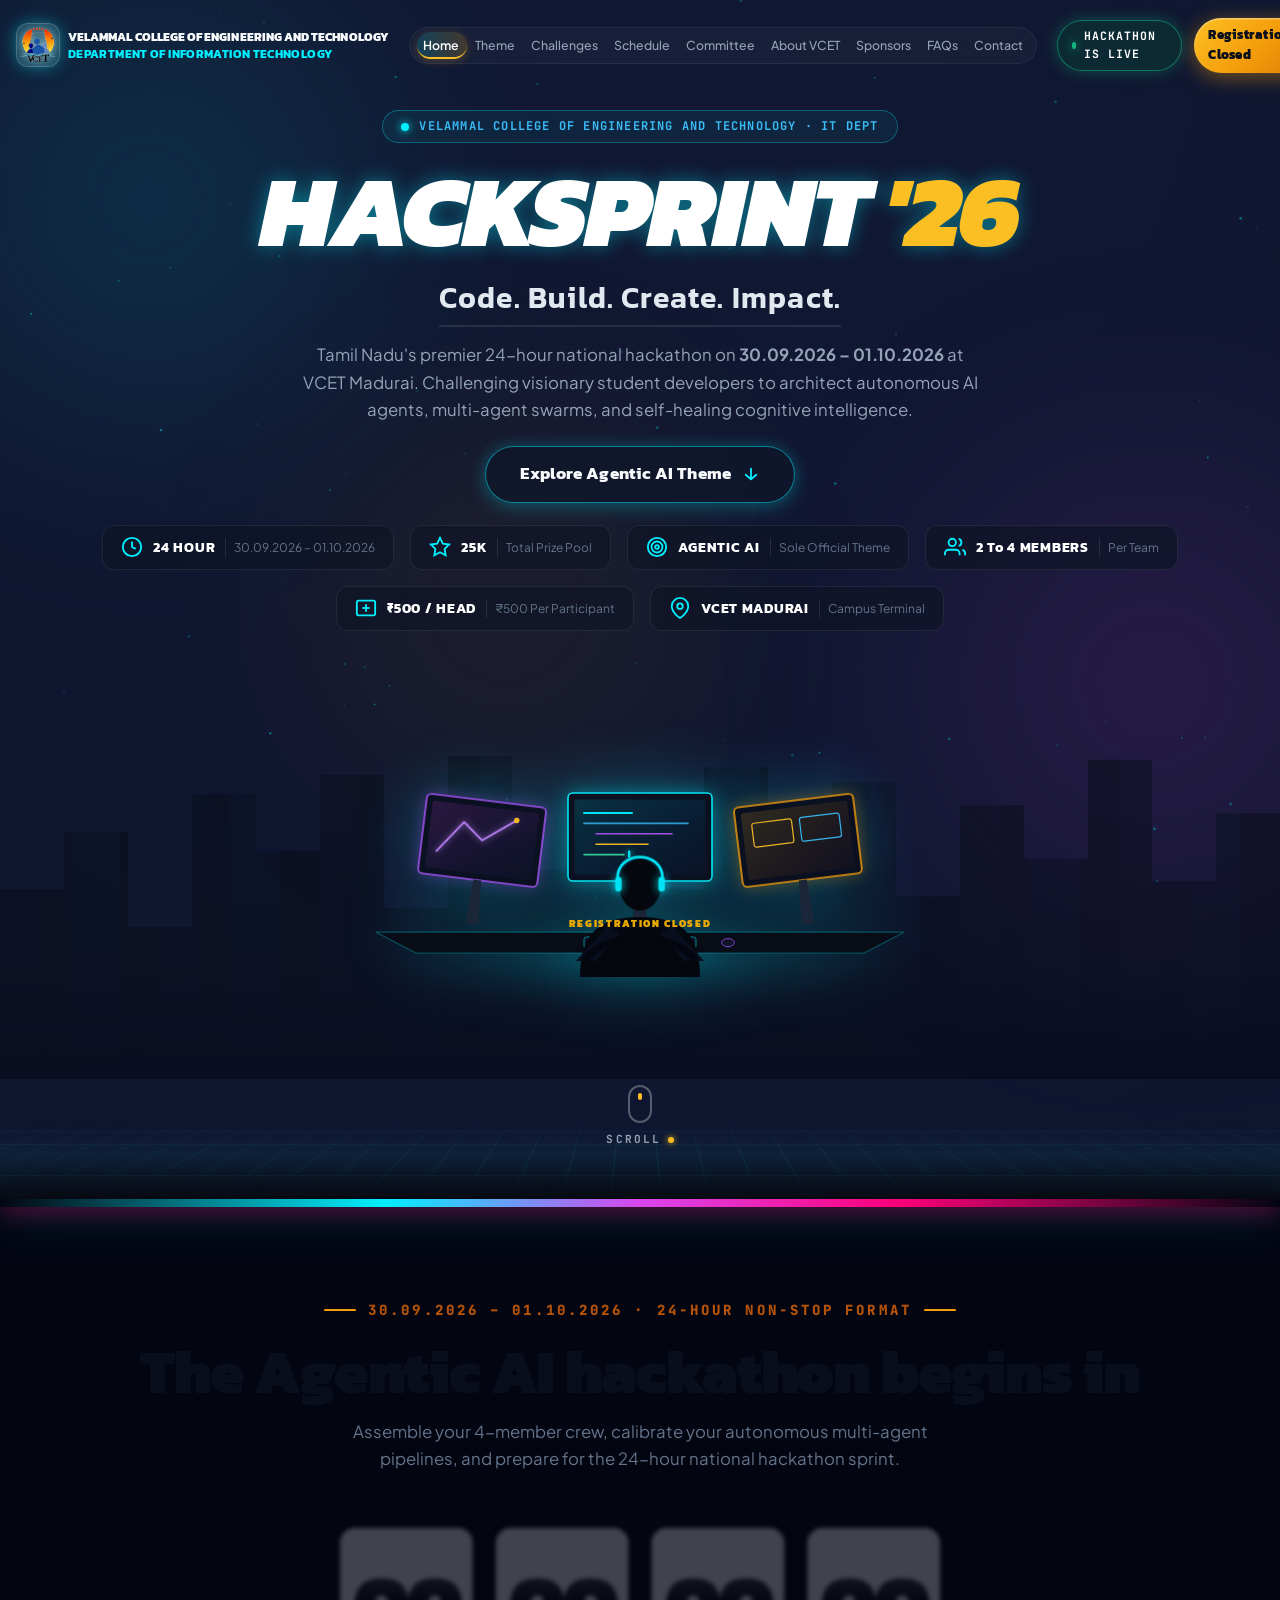
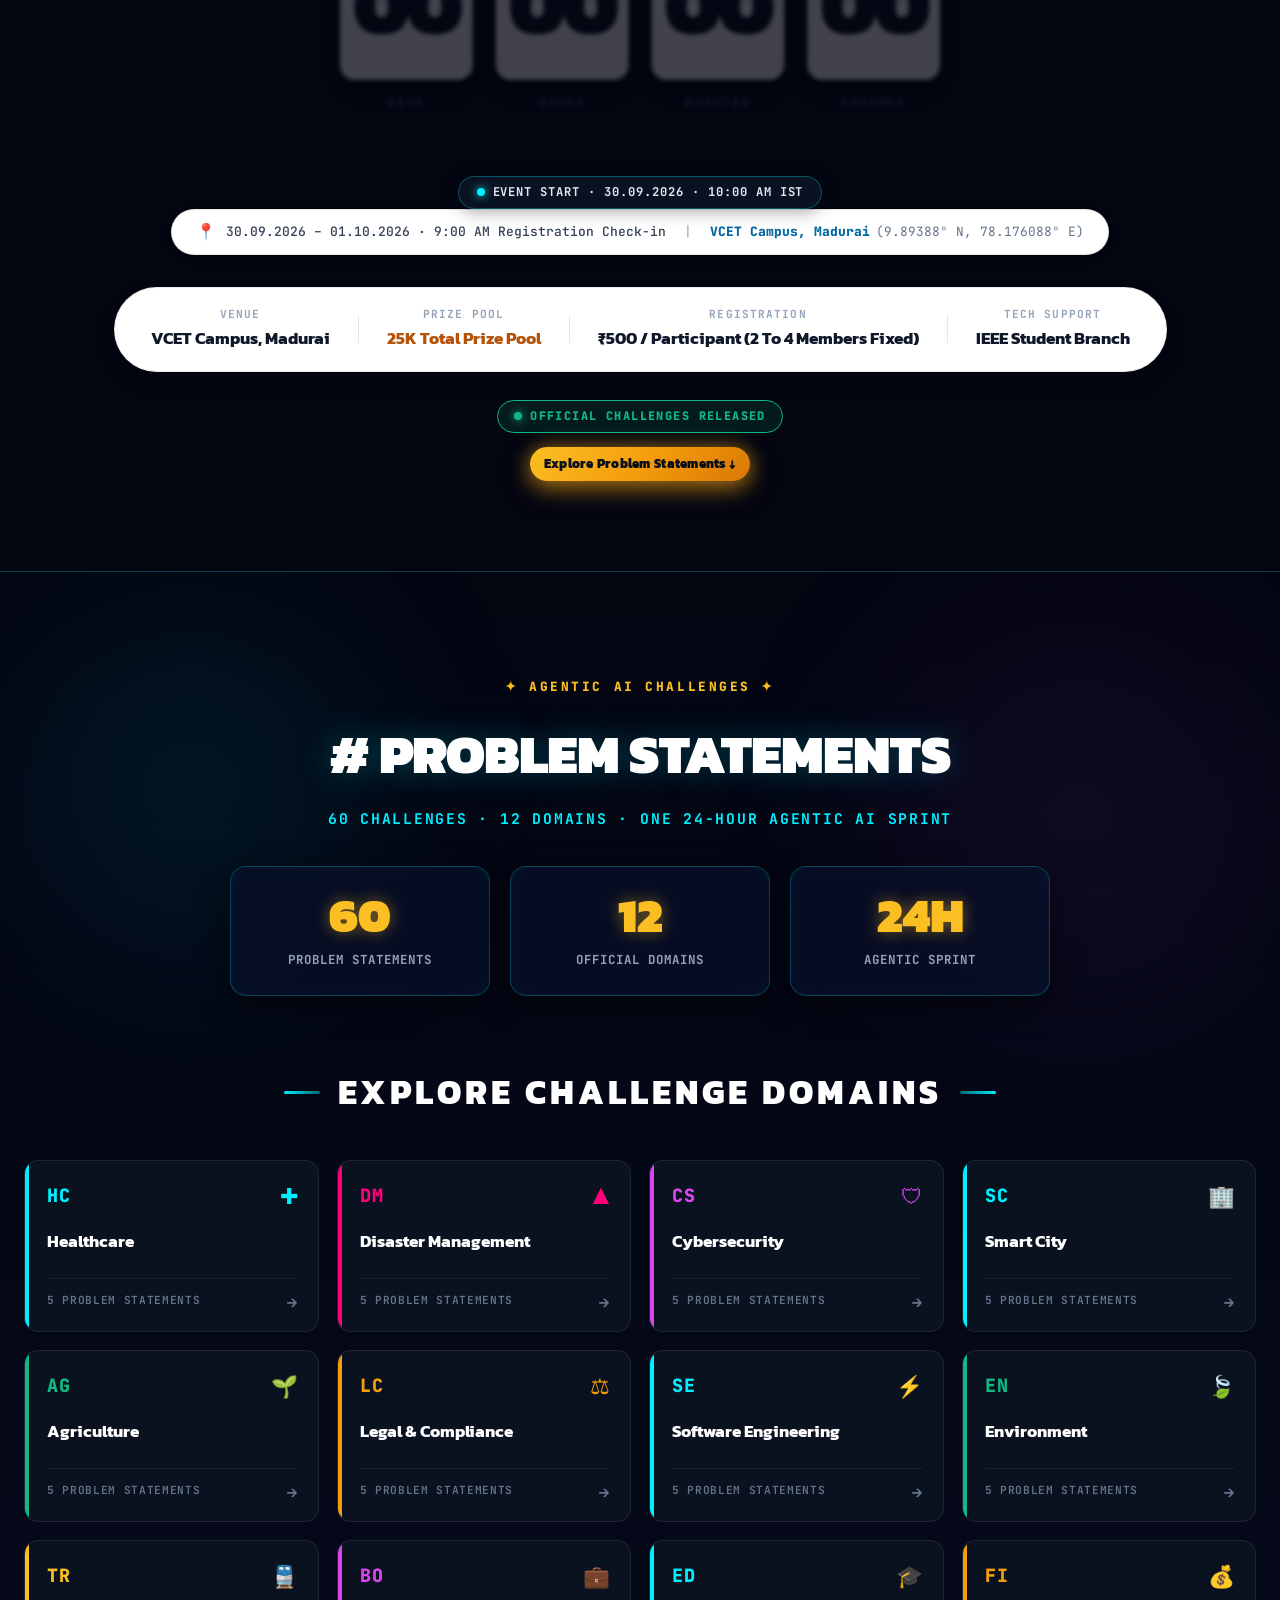
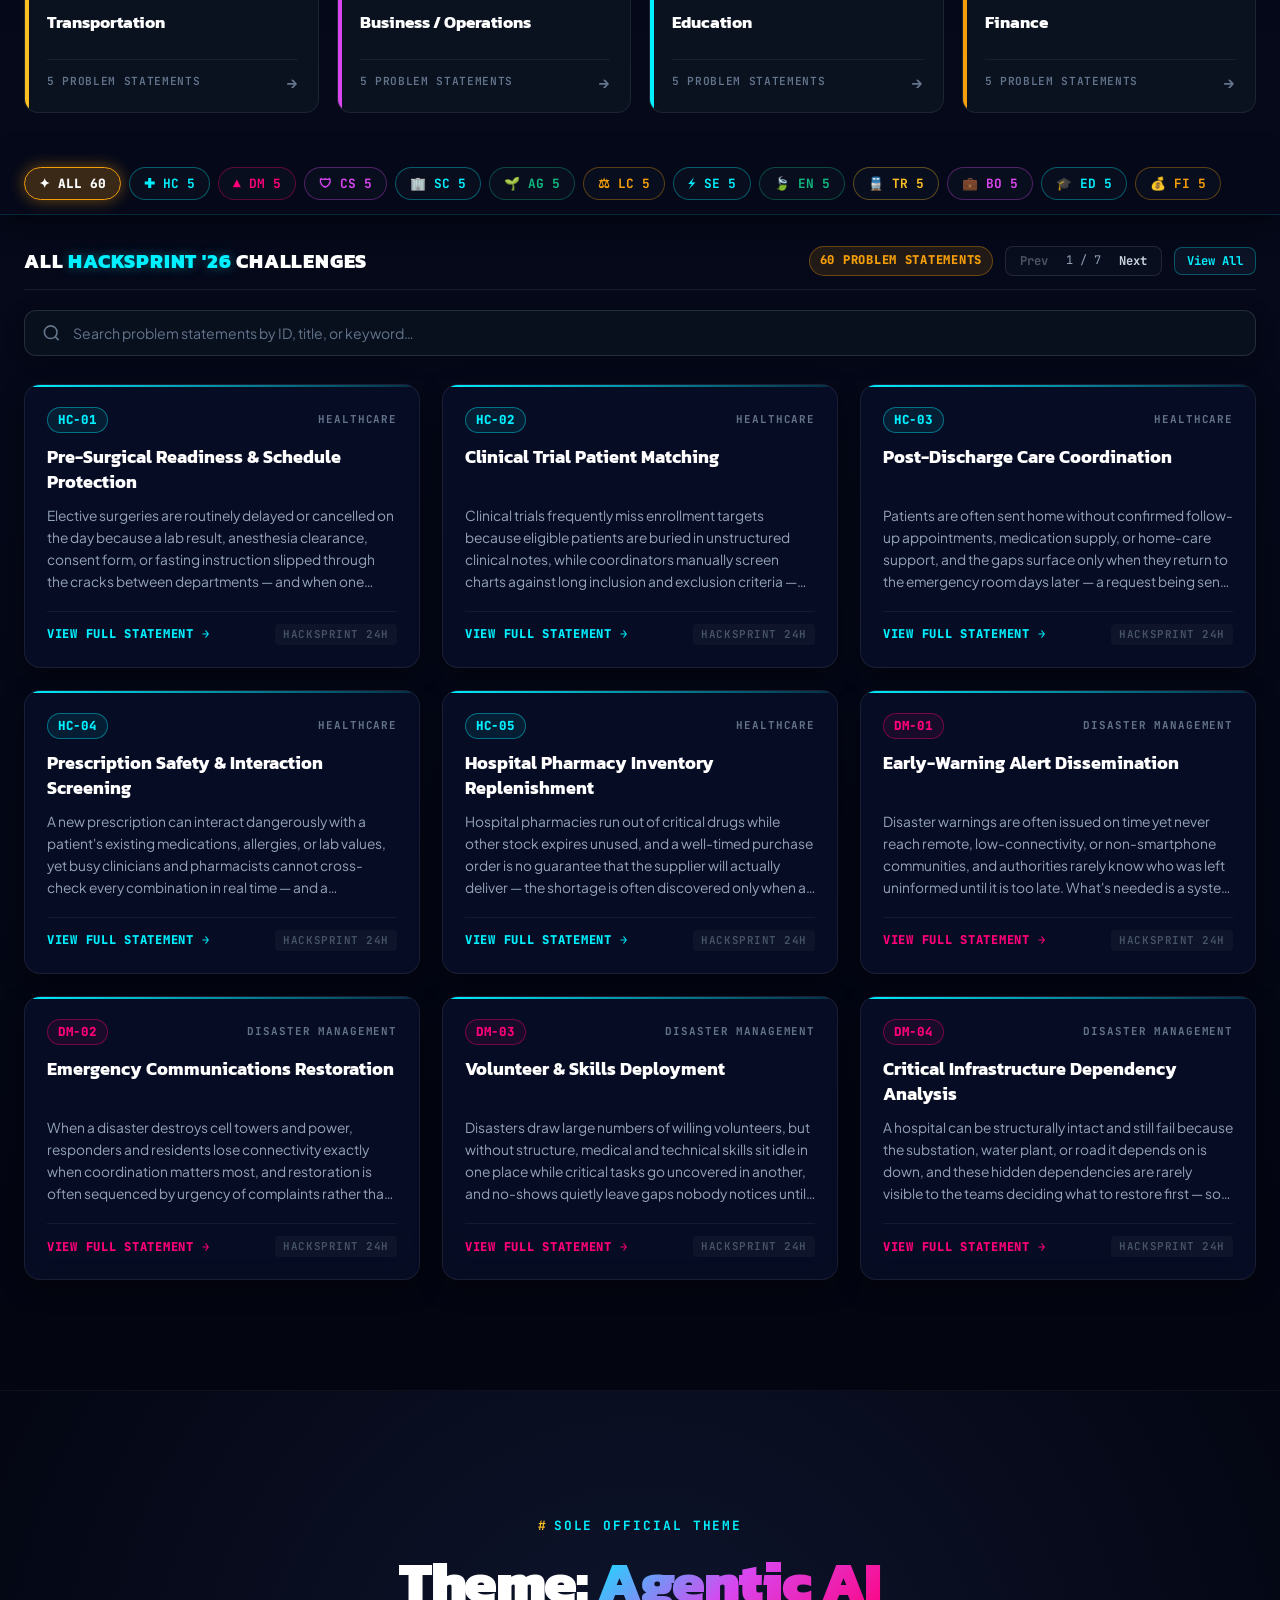
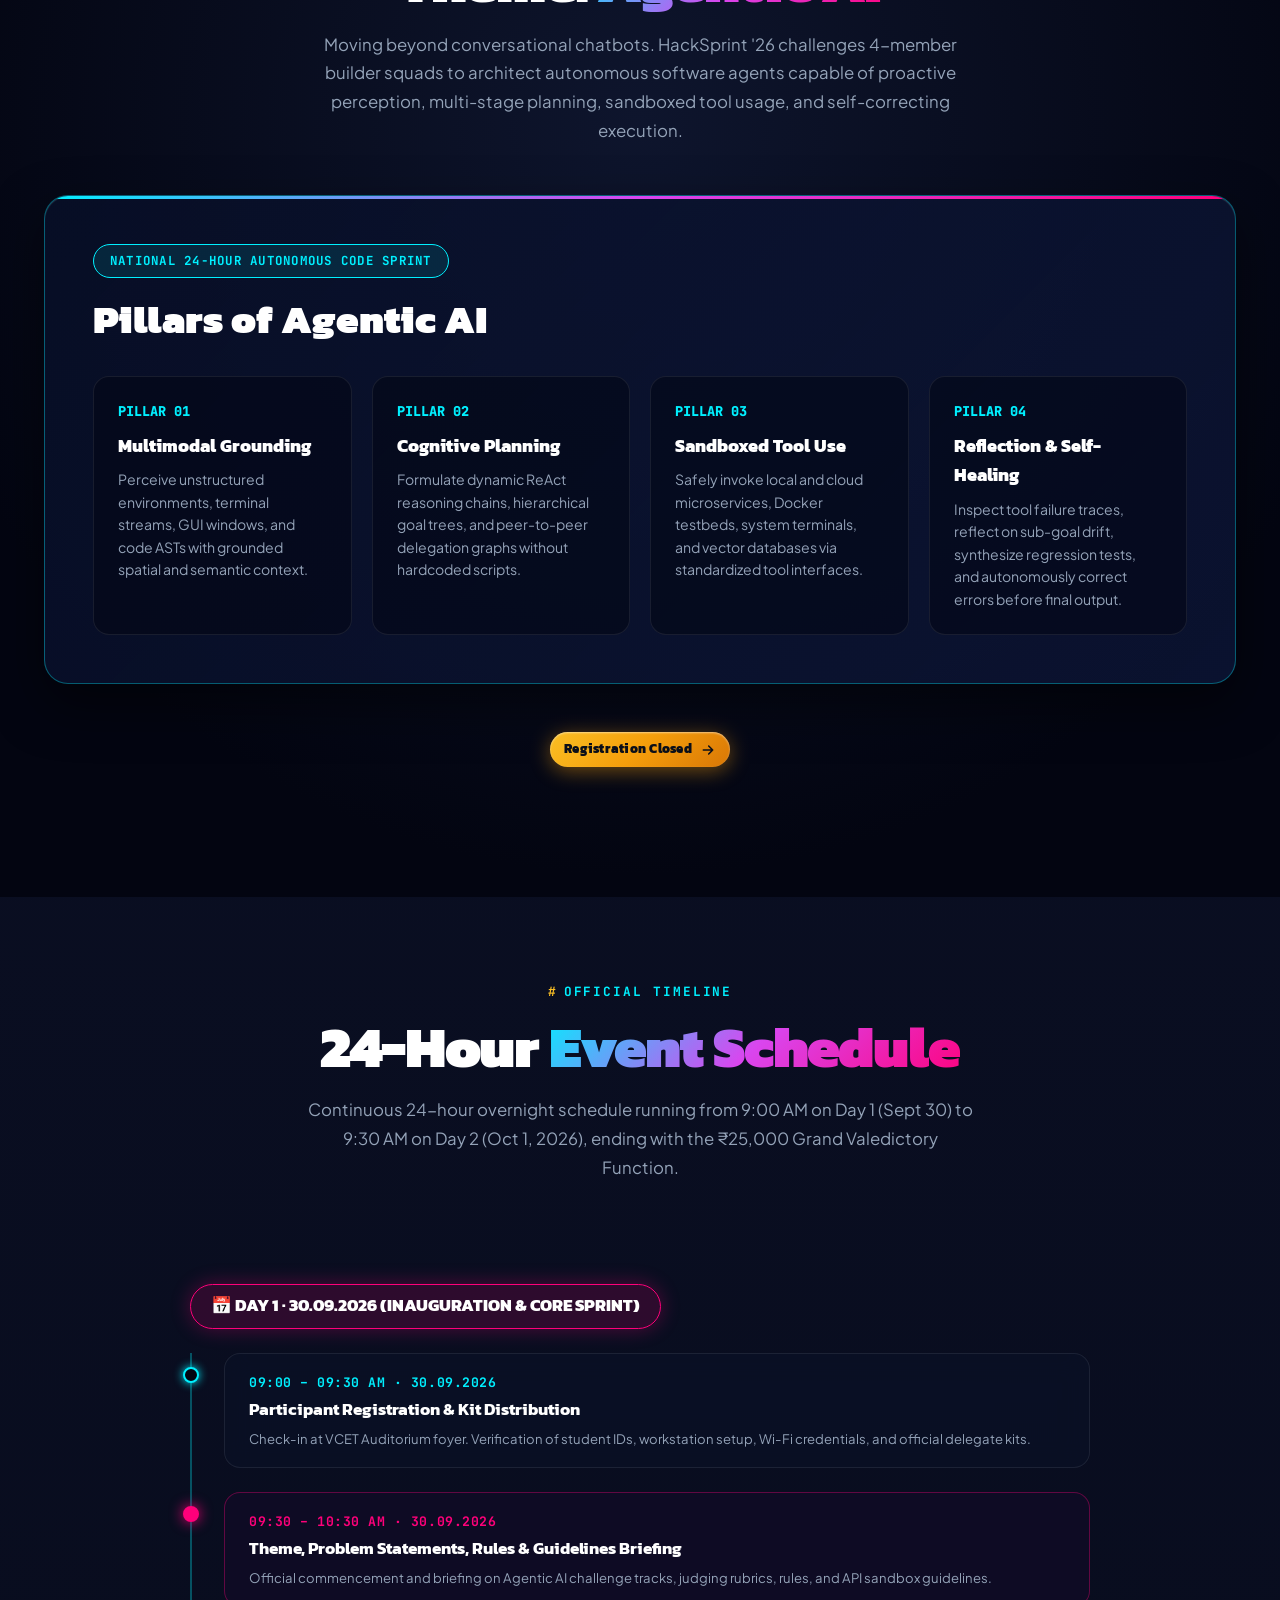
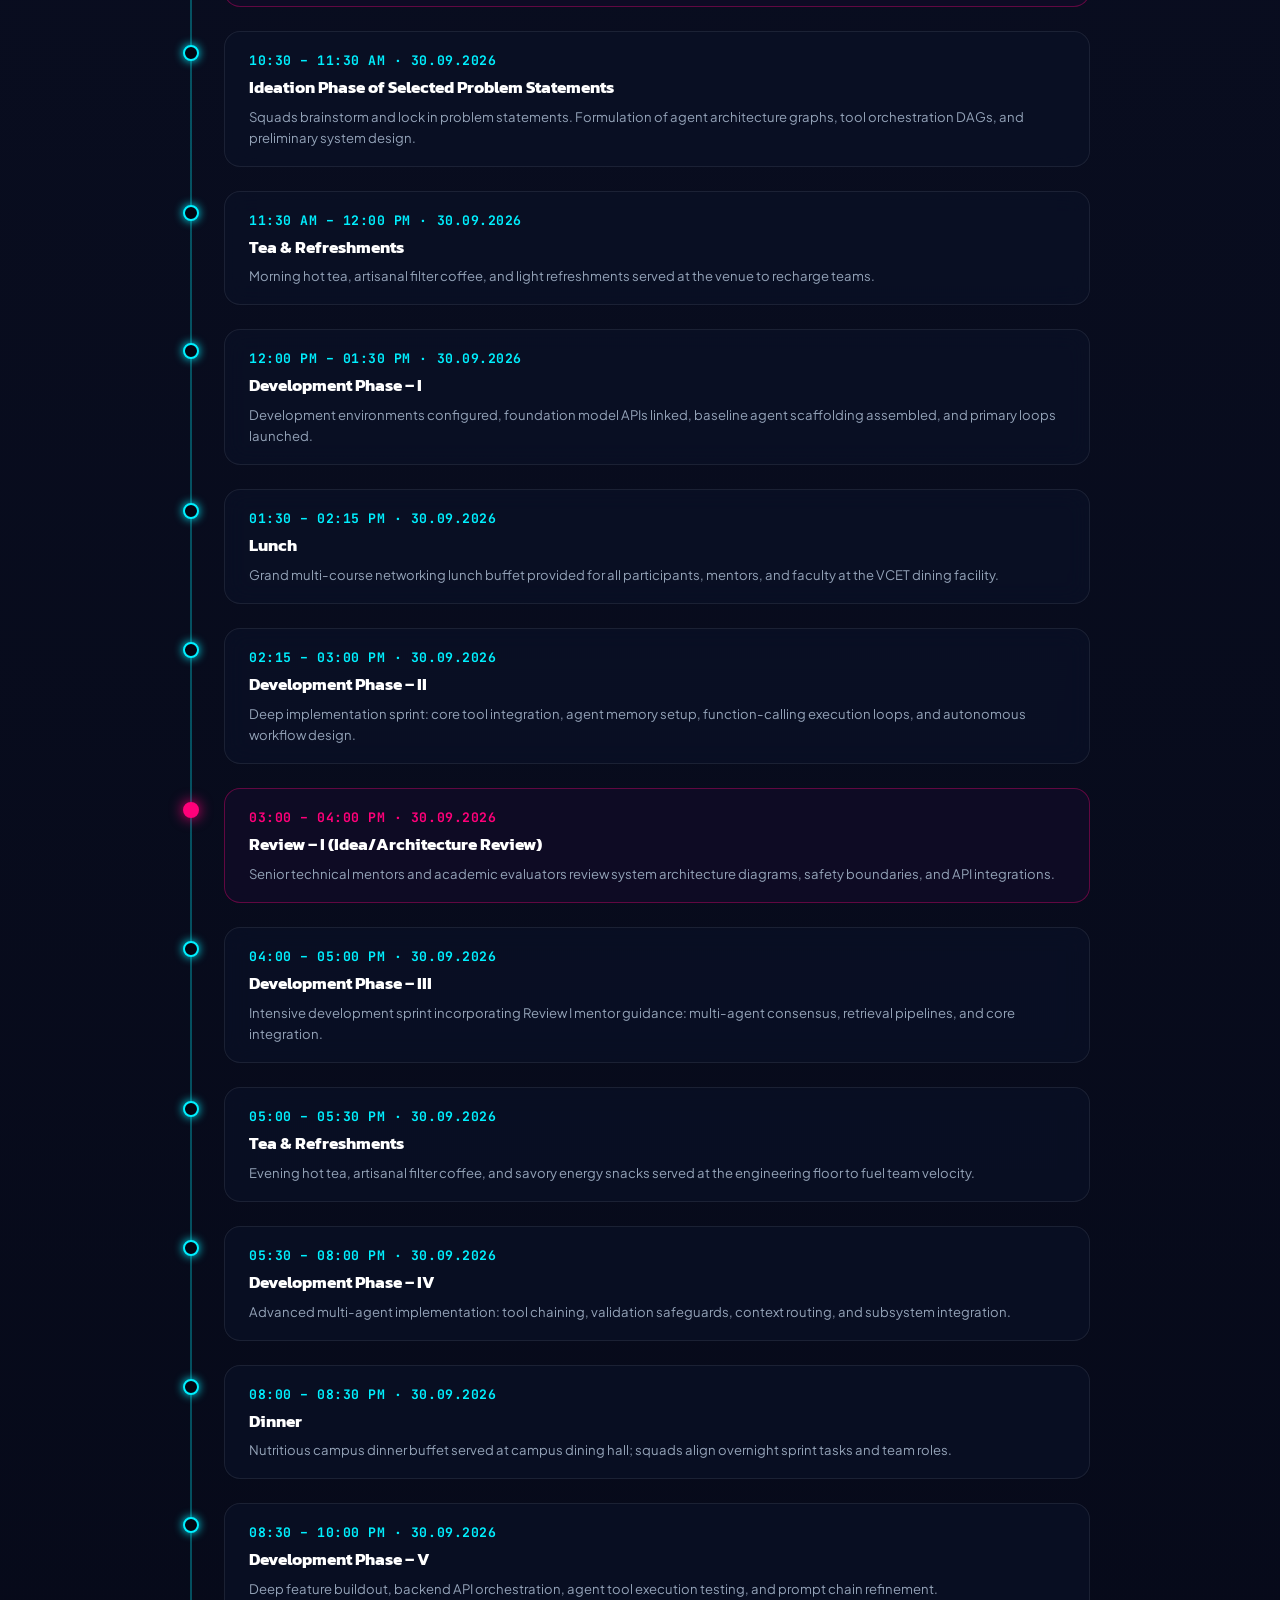
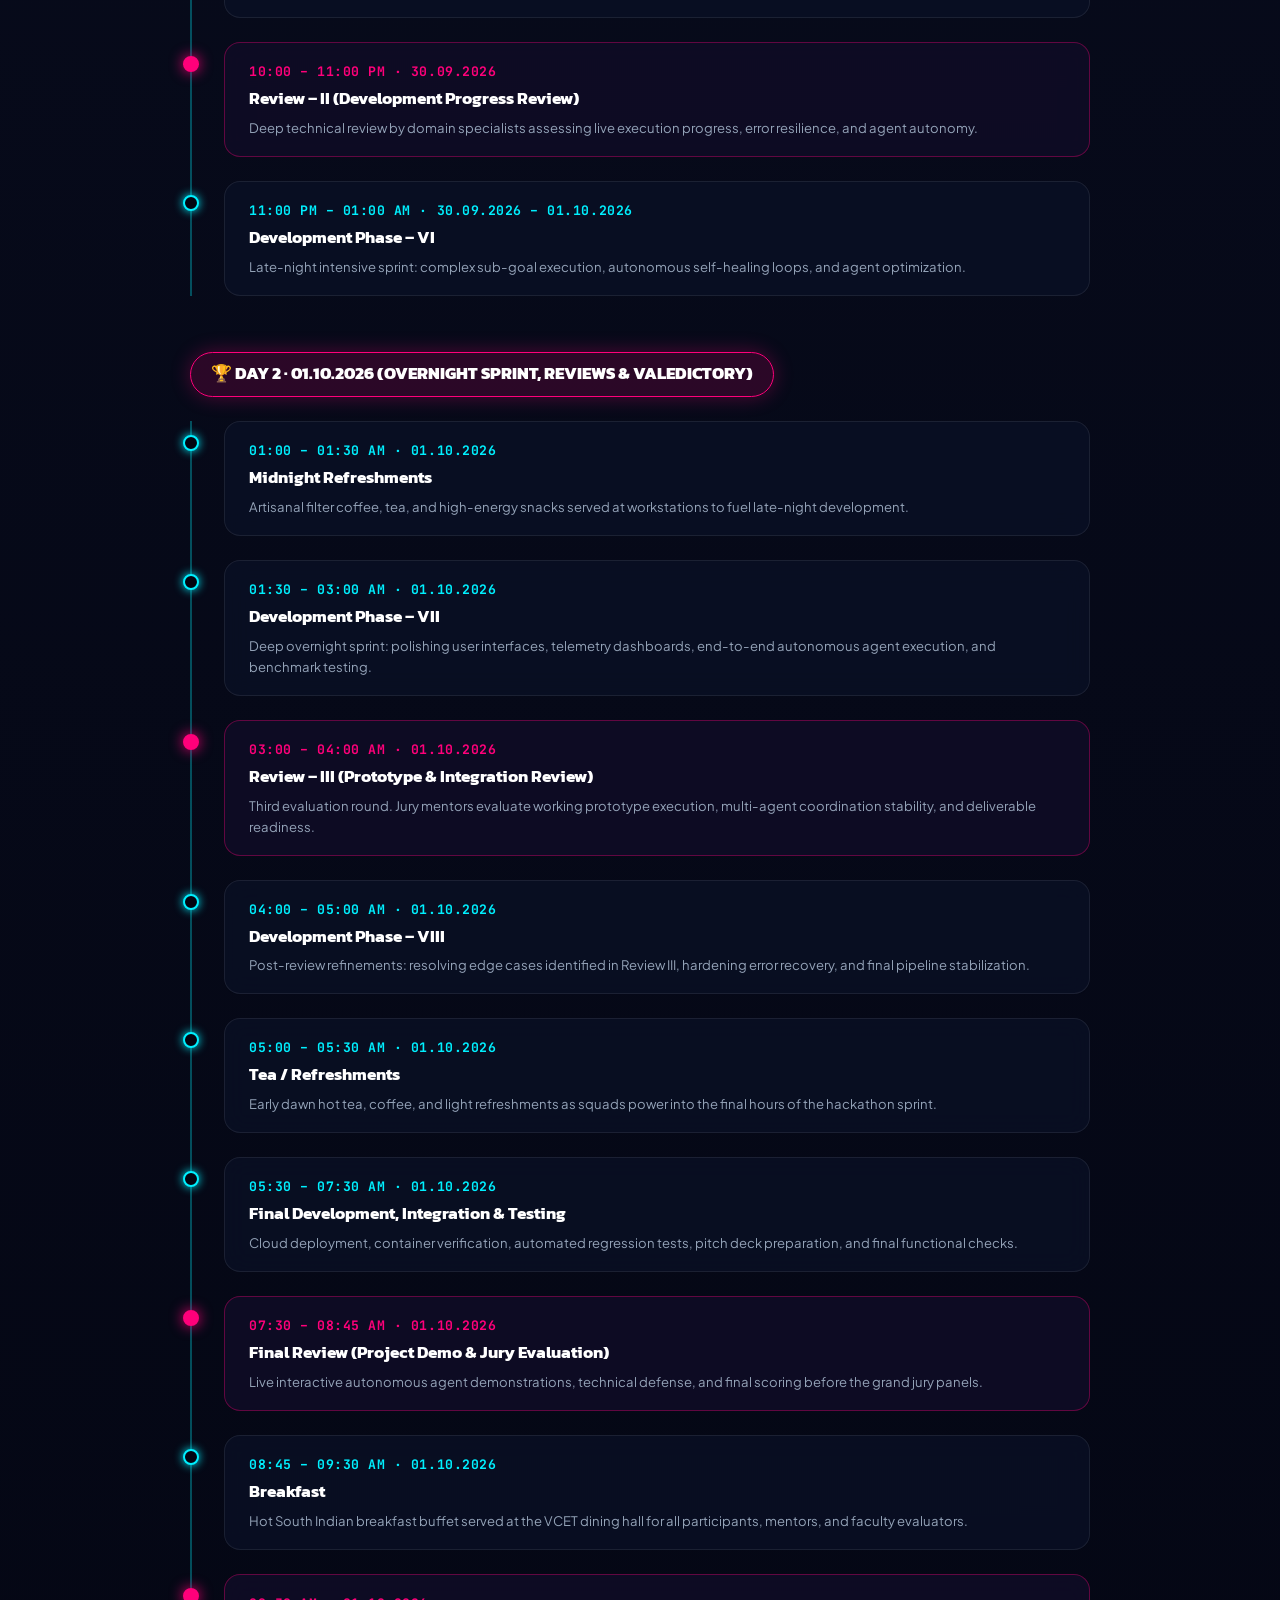
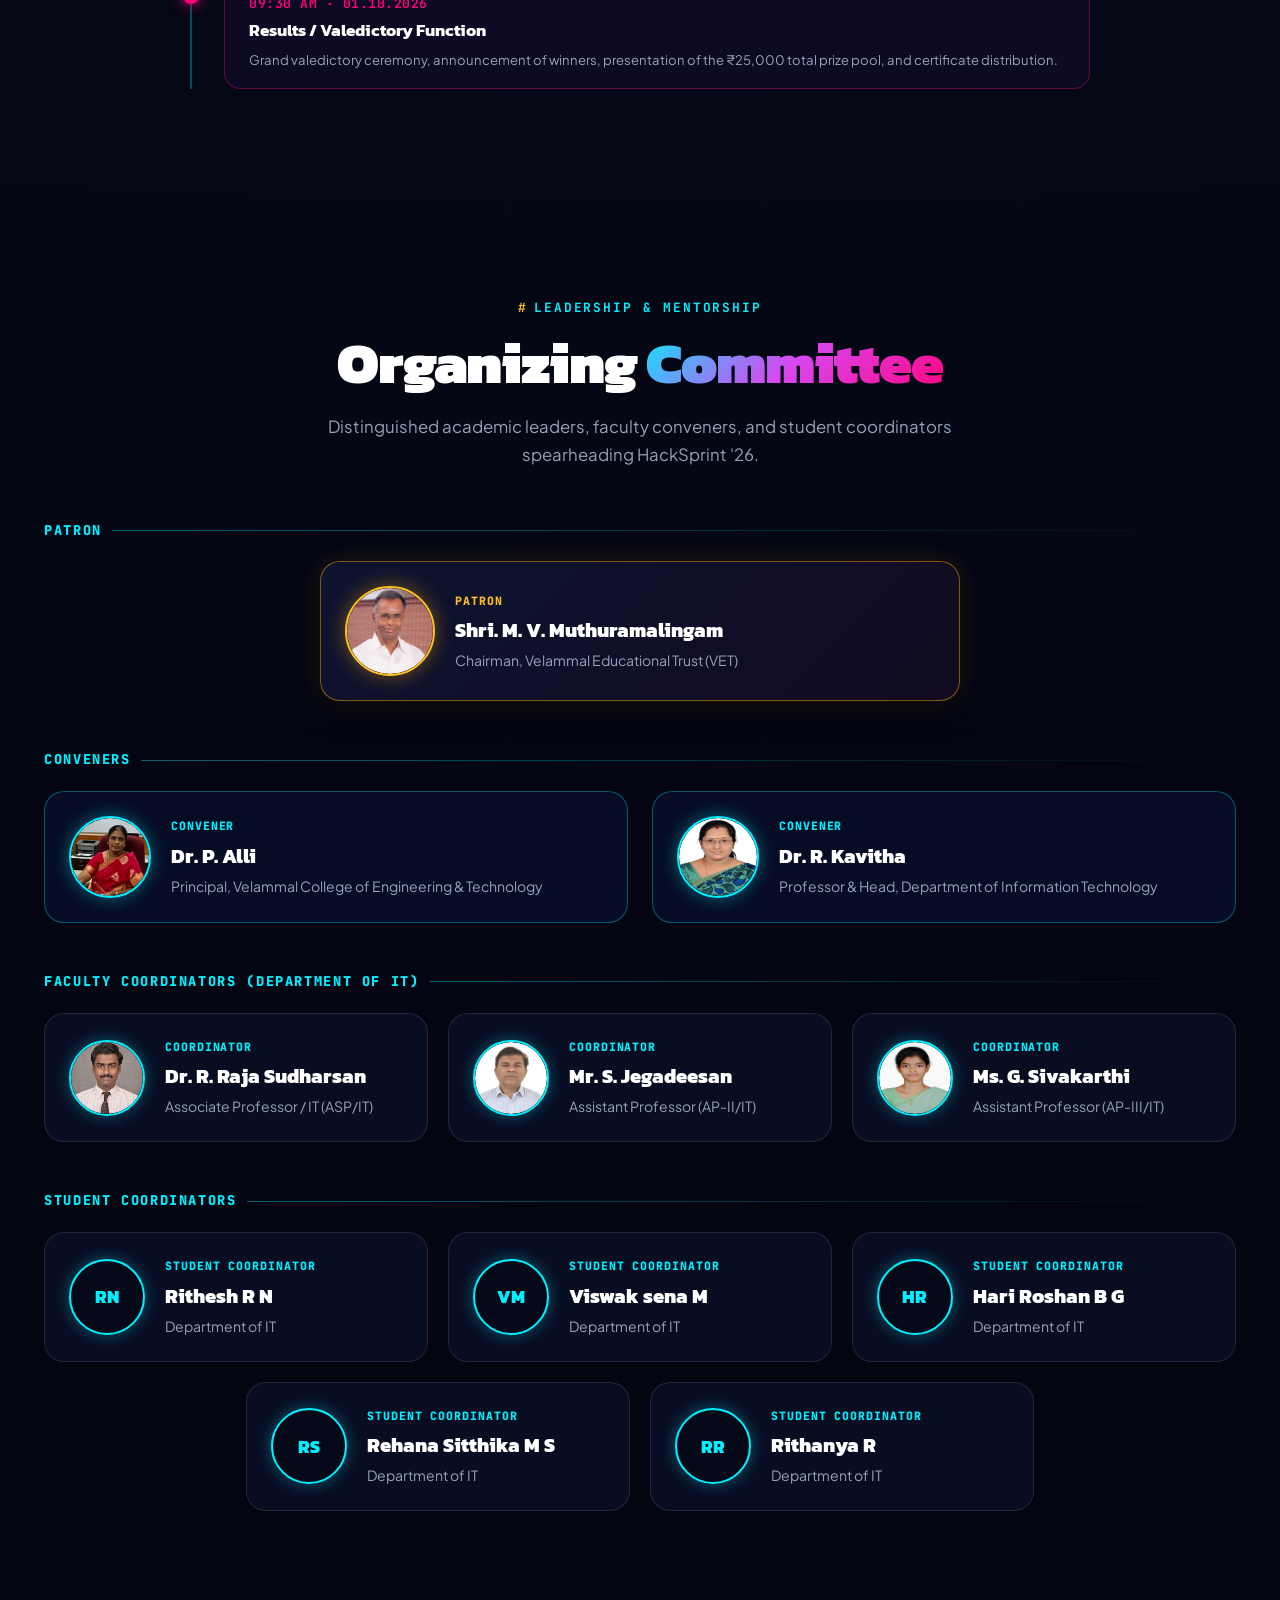
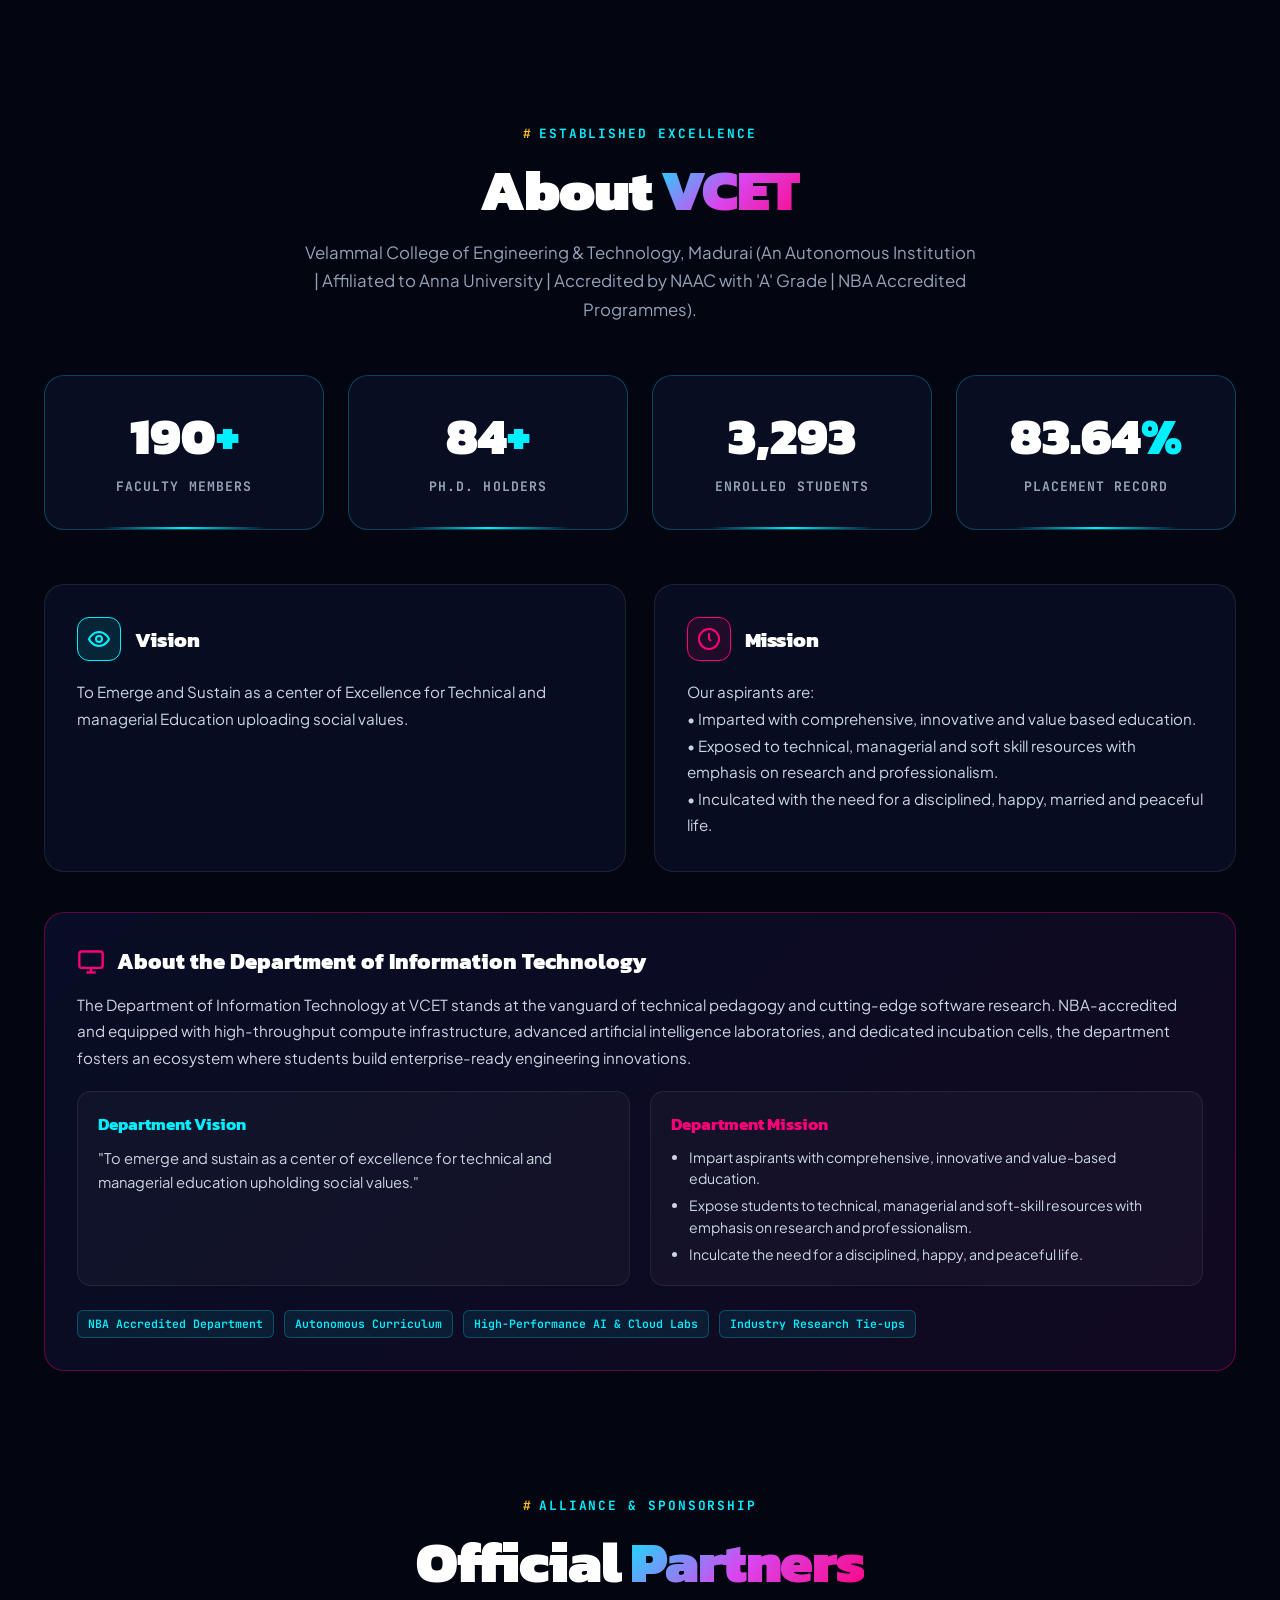
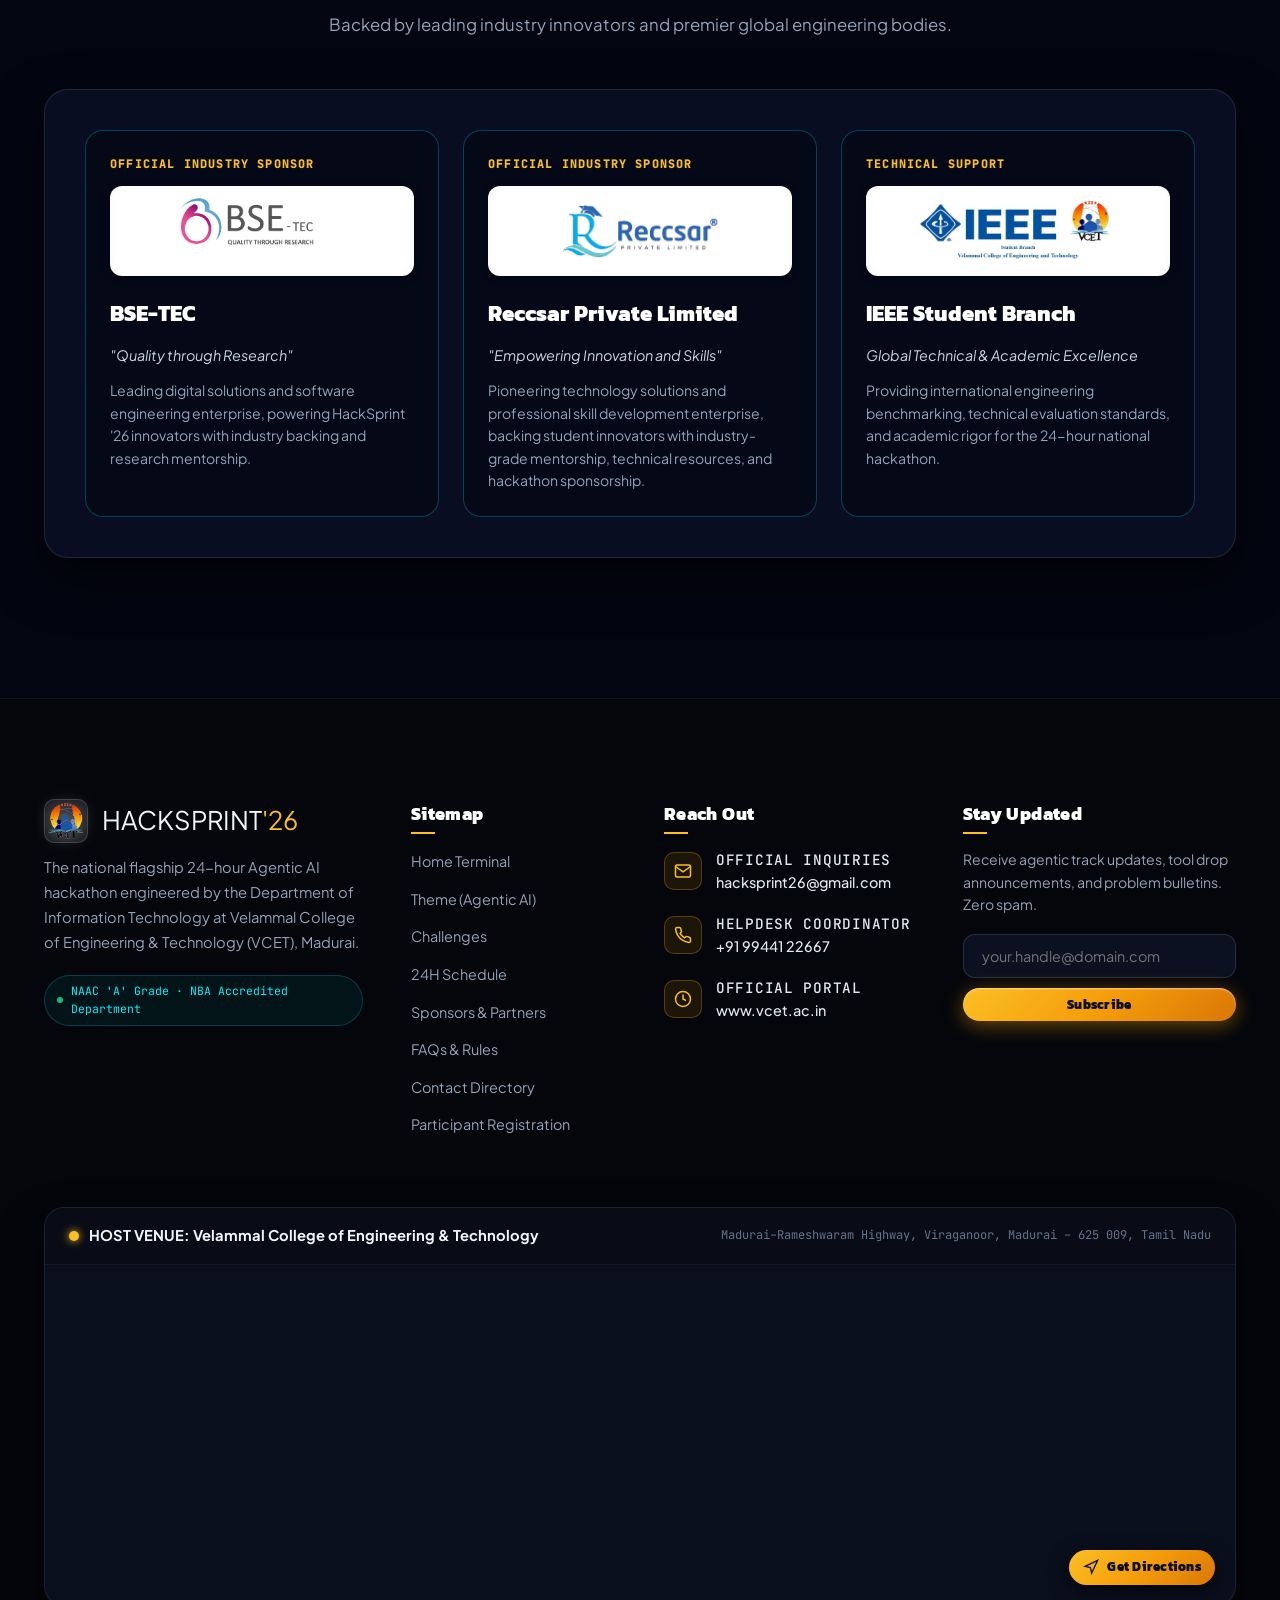
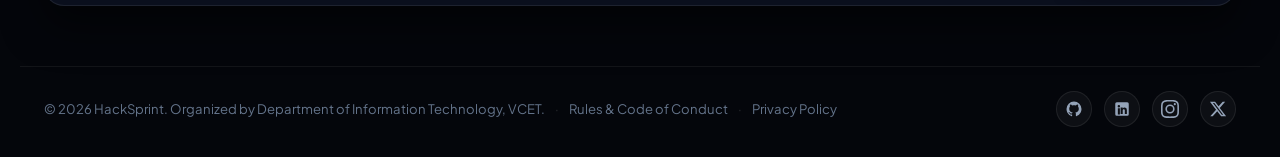
==== commit 6e7fc442: "Fix TDZ ReferenceError to enable pagination and View All buttons" ====
--- a/index.html
+++ b/index.html
@@ -3064,9 +3064,9 @@
   <div class="toast-container" id="toast-container"></div>
 
   <!-- Problem Statements Data Layer -->
-  <script src="problemStatements.js?v=20261001b"></script>
+  <script src="problemStatements.js?v=20261001c"></script>
   <!-- Main JavaScript Logic -->
-  <script src="script.js?v=20261001b"></script>
+  <script src="script.js?v=20261001c"></script>
 </body>
 
 </html>
